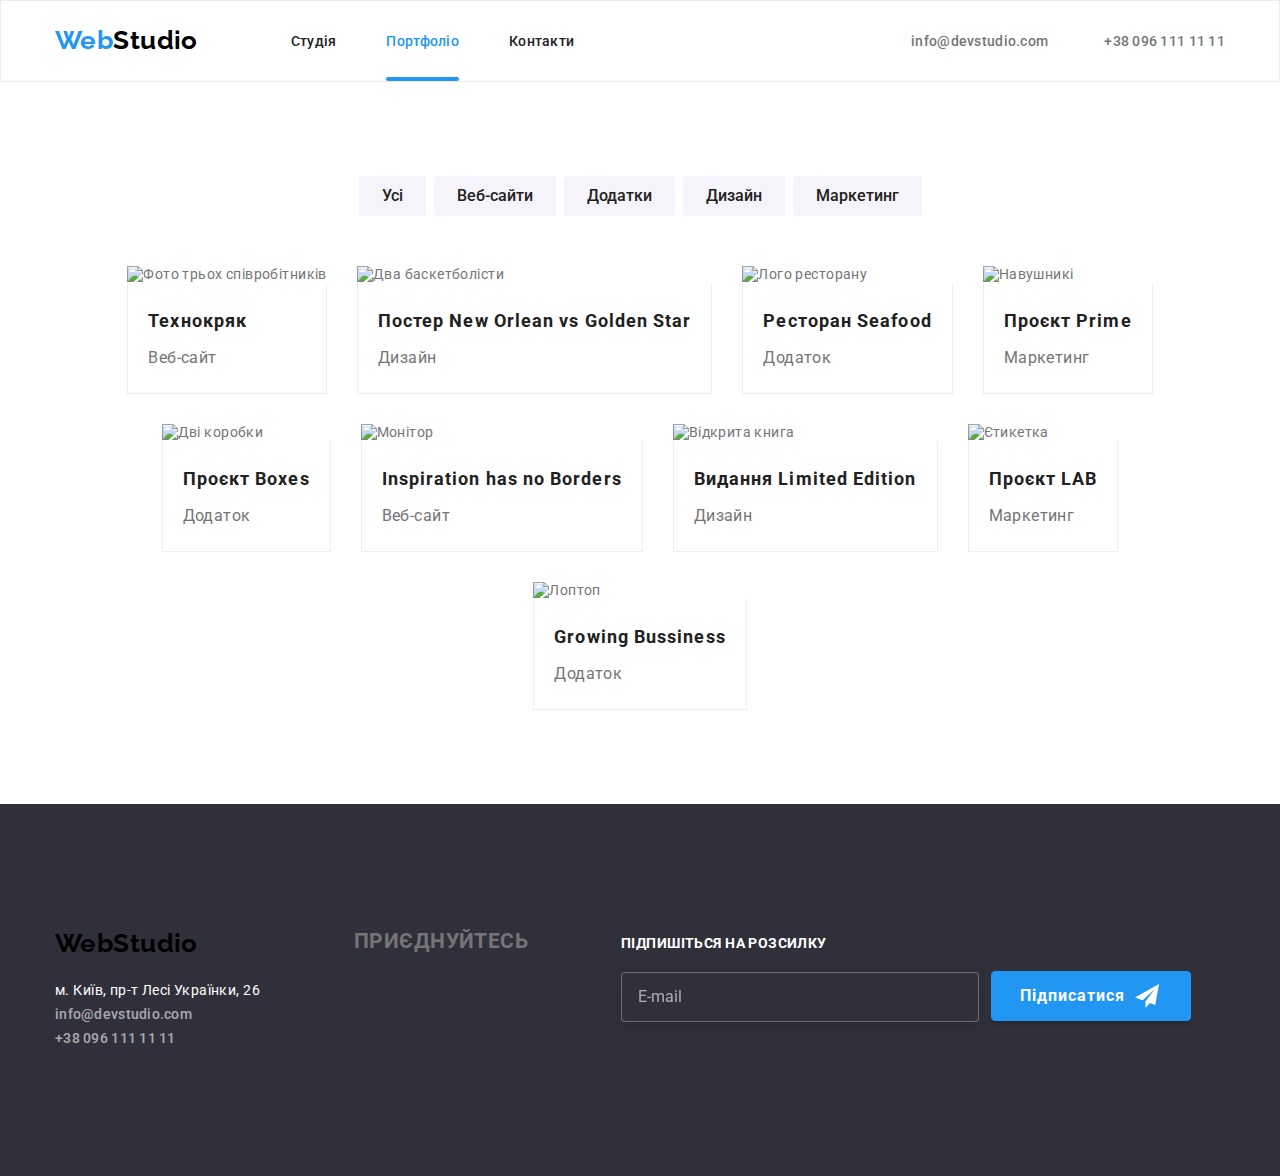
==== portfolio.html @ 79221341 "fix current" ====
<!DOCTYPE html>
<html lang="uk">
	<head>
		<meta charset="UTF-8" />
		<meta http-equiv="X-UA-Compatible" content="IE=edge" />
		<meta name="viewport" content="width=device-width, initial-scale=1.0" />
		<link rel="preconnect" href="https://fonts.googleapis.com" />
		<link rel="preconnect" href="https://fonts.gstatic.com" crossorigin />
		<link
			href="https://fonts.googleapis.com/css2?family=Raleway:wght@700&family=Roboto:wght@400;700;900&display=swap"
			rel="stylesheet"
		/>
		<link
			rel="stylesheet"
			href="https://cdnjs.cloudflare.com/ajax/libs/modern-normalize/1.1.0/modern-normalize.min.css"
		/>
		<link rel="stylesheet" href="./css/style.css" />
		<link rel="stylesheet" href="./css/main.min.css">
		<title>Portfolio</title>
	</head>
	<body>
		<header class="header">
			<div class="nav container">
				<a href="./index.html" class="logo link"><span class="logo--color-blue">Web</span>Studio</a>
				<nav>
					<ul class="site-nav list">
						<li class="site-nav__item"><a class="site-nav__link link" href="./index.html">Студія</a></li>
						<li class="site-nav__item"><a class="site-nav__link link current" href="./portfolio.html">Портфоліо</a></li>
						<li class="site-nav__item"><a class="site-nav__link link" href="">Контакти</a></li>
					</ul>
				</nav>
				<!-- address -->
				<ul class="auth-nav list">
					<li class="auth-nav__item">
						<a class="auth-nav__link link" href="mailto:info@devstudio.com">
							<svg class="auth-nav__icon auth-nav__icon--envelope" width="16" height="12">
								<use href="./img/sprite.svg#icon-envelope"></use>
							</svg>
							info@devstudio.com</a
						>
					</li>
					<li class="auth-nav__item">
						<a class="auth-nav__link link" href="tel:+380961111111">
							<svg class="auth-nav__icon auth-nav__icon--smartphone" width="10" height="16">
								<use href="./img/sprite.svg#icon-smartphone"></use>
							</svg>
							+38 096 111 11 11</a
						>
					</li>
				</ul>
			</div>
		</header>
		<main>
			<!-- filters -->
			<section class="partfolio section">
				<!-- приховати заголовок -->
				<div class="container">
					<h1 class="filter-title">Зразки робіт</h1>
					<ul class="filter-list list">
						<li class="filter-item-button"><button class="filter-button" type="button">Усі</button></li>
						<li class="filter-item-button"><button class="filter-button" type="button">Веб-сайти</button></li>
						<li class="filter-item-button"><button class="filter-button" type="button">Додатки</button></li>
						<li class="filter-item-button"><button class="filter-button" type="button">Дизайн</button></li>
						<li class="filter-item-button"><button class="filter-button" type="button">Маркетинг</button></li>
					</ul>
					<ul class="partfolio-list list">
						<li class="partfolio-item">
							<div class="partfolio-foto-ower">
								<img class="partfolio-foto" src="./img/portf1.jpg" alt="Фото трьох співробітників" width="370" />
								<p class="partfolio-item-ower">
									Ресурс пропонує комплексні пропозиції з різним рівнем функціоналу та сервісів. Все це дозволить
									відвідувачу отримати вичерпні відомості про компанію чи приватну особу.
								</p>
							</div>
							<div class="partfolio-single">
								<h2 class="partfolio-title">Технокряк</h2>
								<p class="partfolio-name">Веб-сайт</p>
							</div>
						</li>
						<li class="partfolio-item">
							<div class="partfolio-foto-ower">
								<img class="partfolio-foto" src="./img/portf2.jpg" alt="Два баскетболісти" width="370" />
								<p class="partfolio-item-ower">
									Ресурс пропонує комплексні пропозиції з різним рівнем функціоналу та сервісів. Все це дозволить
									відвідувачу отримати вичерпні відомості про компанію чи приватну особу.
								</p>
							</div>
							<div class="partfolio-single">
								<h2 class="partfolio-title">Постер <span lang="en">New Orlean vs Golden Star</span></h2>
								<p class="partfolio-name">Дизайн</p>
							</div>
						</li>
						<li class="partfolio-item">
							<div class="partfolio-foto-ower">
								<img class="partfolio-foto" src="./img/portf3.jpg" alt="Лого ресторану" width="370" />
								<p class="partfolio-item-ower">
									Ресурс пропонує комплексні пропозиції з різним рівнем функціоналу та сервісів. Все це дозволить
									відвідувачу отримати вичерпні відомості про компанію чи приватну особу.
								</p>
							</div>
							<div class="partfolio-single">
								<h2 class="partfolio-title">Ресторан <span lang="en">Seafood</span></h2>
								<p class="partfolio-name">Додаток</p>
							</div>
						</li>
						<li class="partfolio-item">
							<div class="partfolio-foto-ower">
								<img class="partfolio-foto" src="./img/portf4.jpg" alt="Навушникі" width="370" />
								<p class="partfolio-item-ower">
									Ресурс пропонує комплексні пропозиції з різним рівнем функціоналу та сервісів. Все це дозволить
									відвідувачу отримати вичерпні відомості про компанію чи приватну особу.
								</p>
							</div>
							<div class="partfolio-single">
								<h2 class="partfolio-title">Проєкт <span lang="en">Prime</span></h2>
								<p class="partfolio-name">Маркетинг</p>
							</div>
						</li>
						<li class="partfolio-item">
							<div class="partfolio-foto-ower">
								<img class="partfolio-foto" src="./img/portf5.jpg" alt="Дві коробки" width="370" />
								<p class="partfolio-item-ower">
									Ресурс пропонує комплексні пропозиції з різним рівнем функціоналу та сервісів. Все це дозволить
									відвідувачу отримати вичерпні відомості про компанію чи приватну особу.
								</p>
							</div>
							<div class="partfolio-single">
								<h2 class="partfolio-title">Проєкт <span lang="en">Boxes</span></h2>
								<p class="partfolio-name">Додаток</p>
							</div>
						</li>
						<li class="partfolio-item">
							<div class="partfolio-foto-ower">
								<img class="partfolio-foto" src="./img/portf6.jpg" alt="Монітор" width="370" />
								<p class="partfolio-item-ower">
									Ресурс пропонує комплексні пропозиції з різним рівнем функціоналу та сервісів. Все це дозволить
									відвідувачу отримати вичерпні відомості про компанію чи приватну особу.
								</p>
							</div>
							<div class="partfolio-single">
								<h2 class="partfolio-title" lang="en">Inspiration has no Borders</h2>
								<p class="partfolio-name">Веб-сайт</p>
							</div>
						</li>
						<li class="partfolio-item">
							<div class="partfolio-foto-ower">
								<img class="partfolio-foto" src="./img/portf7.jpg" alt="Відкрита книга" width="370" />
								<p class="partfolio-item-ower">
									Ресурс пропонує комплексні пропозиції з різним рівнем функціоналу та сервісів. Все це дозволить
									відвідувачу отримати вичерпні відомості про компанію чи приватну особу.
								</p>
							</div>
							<div class="partfolio-single">
								<h2 class="partfolio-title">Видання <span lang="en">Limited Edition</span></h2>
								<p class="partfolio-name">Дизайн</p>
							</div>
						</li>
						<li class="partfolio-item">
							<div class="partfolio-foto-ower">
								<img class="partfolio-foto" src="./img/portf8.jpg" alt="Єтикетка" width="370" />
								<p class="partfolio-item-ower">
									Ресурс пропонує комплексні пропозиції з різним рівнем функціоналу та сервісів. Все це дозволить
									відвідувачу отримати вичерпні відомості про компанію чи приватну особу.
								</p>
							</div>
							<div class="partfolio-single">
								<h2 class="partfolio-title">Проєкт <span lang="en">LAB</span></h2>
								<p class="partfolio-name">Маркетинг</p>
							</div>
						</li>
						<li class="partfolio-item">
							<div class="partfolio-foto-ower">
								<img class="partfolio-foto" src="./img/portf9.jpg" alt="Лоптоп" width="370" />
								<p class="partfolio-item-ower">
									Ресурс пропонує комплексні пропозиції з різним рівнем функціоналу та сервісів. Все це дозволить
									відвідувачу отримати вичерпні відомості про компанію чи приватну особу.
								</p>
							</div>
							<div class="partfolio-single">
								<h2 class="partfolio-title" lang="en">Growing Bussiness</h2>
								<p class="partfolio-name">Додаток</p>
							</div>
						</li>
					</ul>
				</div>
			</section>
		</main>
		<footer class="footer">
			<div class="footer-main container">
				<div class="footer-address">
					<a class="logo link" href="./index.html"
						><span class="logo-color-blue">Web</span><span class="logo-color-white">Studio</span></a
					>
					<address>
						<ul class="address-list list">
							<li class="address-name">м. Київ, пр-т Лесі Українки, 26</li>
							<li><a class="address-down link" href="mailto:info@devstudio.com">info@devstudio.com</a></li>
							<li><a class="address-down link" href="tel:+380961111111">+38 096 111 11 11</a></li>
						</ul>
					</address>
				</div>
				<div class="join">
					<h2 class="join-title">ПРИЄДНУЙТЕСЬ</h2>
					<ul class="join-social-list list">
						<li class="join-social-item">
							<a class="join-social-link" href="">
								<svg class="join-social-icon" width="20" height="20">
									<use href="./img/sprite.svg#icon-instagram"></use>
								</svg>
							</a>
						</li>
						<li class="join-social-item">
							<a class="join-social-link" href="">
								<svg class="join-social-icon" width="20" height="20">
									<use href="./img/sprite.svg#icon-twitter"></use>
								</svg>
							</a>
						</li>
						<li class="join-social-item">
							<a class="join-social-link" href="">
								<svg class="join-social-icon" width="20" height="20">
									<use href="./img/sprite.svg#icon-facebook"></use>
								</svg>
							</a>
						</li>
						<li class="join-social-item">
							<a class="join-social-link" href="">
								<svg class="join-social-icon" width="20" height="20">
									<use href="./img/sprite.svg#icon-linkedin"></use>
								</svg>
							</a>
						</li>
					</ul>
				</div>
				<form class="footer-form">
					<label class="footer-form-label">Підпишіться на розсилку
						<input type="email" name="mail" class="footer-form-input" required  placeholder="E-mail">
					</label>
						<button type="submit" class="footer-form-btn">Підписатися</button>
				</form>
			</div>
		</footer>
		<div class="main-backdrop is-hidden" data-modal>
			<div class="main-modal">
				<button type="button" class="modal-close-btn" data-modal-close>
					<svg class="modal-close-icon" width="18" height="18">
						<use href="./img/sprite.svg#close-x" ></use>
					</svg>
				</button>
				<form class="contact-form">
					<p class="form-title">Залиште свої дані, ми вам передзвонимо</p>
					<label class="contact-form-field">
						<input type="text" class="contact-form-input" name="user-name" required placeholder=" ">
						<span class="contact-form-text">Ім'я</span>
						<svg class="contact-form-icon" width="18" height="18">
							<use href="./img/sprite.svg#icon-person-black" ></use>
						</svg>
					</label>
					<label class="contact-form-field">
						<input type="tel" class="contact-form-input" name="user-phone" required placeholder=" ">
						<span class="contact-form-text">Телефон</span>
						<svg class="contact-form-icon" width="18" height="18">
							<use href="./img/sprite.svg#icon-phone-black" ></use>
						</svg>
					</label>
					<label class="contact-form-field">
						<input type="email" class="contact-form-input" name="user-mail" required placeholder=" ">
						<span class="contact-form-text">Пошта</span>
						<svg class="contact-form-icon" width="18" height="18">
							<use href="./img/sprite.svg#icon-email-black" ></use>
						</svg>
					</label>
					<label class="contact-form-field">
						<textarea name="user-messege" placeholder="Введіть текст"  class="contact-form-messege"></textarea>
						<span class="contact-form-textarea">Коментар</span>
					</label>
						<label  class="contact-form-label">
						<input type="checkbox" name="police"  required class="contact-form-checkbox">
						<span class="checkbox-ikon"></span>
						Погоджуюся з розсилкою та приймаю <a href="" class="contact-form-contract">Умови договору</a>
					</label>
					<button type="submit" class="contact-form-submit-btn">Відправити</button>
				</form>
			</div>
		</div>
		<script src="./js/modal.js"></script>
	</body>
</html>
---- css/style.css ----
/* main color text #757575;*/
/* second color text#212121;*/
/* main color background  */
/* second color background */
/* accent color #2196F3;*/
/* footer color bacrground #2F303A; */
/* white #FFFFFF;  */
/* :root {
	--primary-text-color: #757575;
	--title-text-color: #212121;
	--accent-color: #2196f3;
	--primary-white-color: #ffffff;
	--primary-black-color: #000000;
	--fist-color-bcg-button: #f5f4fa;
	--footer-color: #2f303a;
	--border-color: #ececec;
	--border-second-color: #eeeeee;
	--hero-color: #c4c4c4;
	--icon-color: #afb1b8;
	--second-color-bcg-button: #188CE8;
} */

/* html {
	box-sizing: border-box;
}

body {
	background-color: var(--primary-white-color);
	color: var(--primary-text-color);
	font-family: Roboto, sans-serif;

	font-weight: 400;
	font-size: 14px;
	line-height: 1.2;
	letter-spacing: 0.03em;
} */

/* header {
	background-color: var(--primary-white-color);
} */

/* .container {
	width: 1200px;
	padding-left: 15px;
	padding-right: 15px;
	margin-left: auto;
	margin-right: auto;
}

address {
	font-style: normal;
}

h1,
h2,
h3,
h4,
h5,
h6,
p {
	margin-top: 0;
	margin-bottom: 0;
}

ul,
ol {
	margin-top: 0;
	margin-bottom: 0;
	padding-left: 0;
}
/* изменить в п Особливості line-height: 1.2; нам 1,7 */

/* .list, */
/* .list {
	list-style: none;
}

.link {
	text-decoration: none;
}

img {
	display: block;
	width: 100%;
	height: 100%;
}

.section {
	padding-top: 94px;
	padding-bottom: 94px;
}  */

/* logo */

/* .logo {
	color: var(--primary-black-color);
	font-family: Raleway, sans-serif;
	font-weight: 700;
	font-size: 26px;

	transition: color 250ms cubic-bezier(0.4, 0, 0.2, 1);
}

.logo--color-blue {
	color: var(--accent-color);
}

.logo--color-white {
	color: var(--primary-white-color);
	transition: color 250ms cubic-bezier(0.4, 0, 0.2, 1);
}


.logo:hover,
.logo:focus, 
.logo--color-white:hover,
.logo--color-white:focus {
	color: var(--accent-color);
} */


/* Site nav */
/* .site-nav__link,
.auth-nav__link, */
.address-down {
	color: var(--title-text-color);
	font-weight: 500;
	font-size: 14px;
	line-height: 1.15;
	letter-spacing: 0.02em;
}

/* .auth-nav__link {
	color: var(--primary-text-color);
} */

/* ----Header---- */

/* .header {
	border: 1px solid var(--border-color);
}
.nav {
	display: flex;
	align-items: center;
}

.site-nav {
	display: flex;
	margin-left: 93px;
}

.site-nav__item:not(:last-child) {
	margin-right: 50px;
}

.auth-nav {
	display: flex;
	margin-left: auto;
} */

/* .auth-nav-item { */
	/* display:flex; */
	/* width: 161px; */
	/* min-height: 16px; */
	/* justify-content:center; */
	/* align-items: center; */
/* } */

/* .auth-nav__item:not(:last-child) {
	margin-right: 30px;
}

.auth-nav__link{
	display: flex;
	color: var(--primary-text-color);
}

.auth-nav__icon--smartphone {
	fill: var(--primary-text-color);
	width: 16px;
	height: 12px;
	margin-right: 10px;
}

.auth-nav__icon--envelope {
	fill: var(--primary-text-color);
	width: 10px;
	height: 16px;
	margin-right: 10px;
}

.site-nav__link,
.auth-nav__link {
	padding-top: 32px;
	padding-bottom: 32px;

	transition: color 250ms cubic-bezier(0.4, 0, 0.2, 1);
} */

/* .site-nav__link:hover,
.site-nav__link:focus,
.auth-nav__link:hover,
.auth-nav__link:focus, */
.address-down:hover,
.address-down:focus,
.address-name:hover{ 
	color: var(--accent-color);
	fill: var(--accent-color);
}

/* .auth-nav__icon {
	transition: fill 250ms cubic-bezier(0.4, 0, 0.2, 1);
}

.site-nav__link {
position: relative;
} */

/* .current::after {
	position: absolute;
	content:"" ;
	display: inline-block;
	width: 100%;
	height: 4px;
	left: 0;
	bottom: 0;
	border-radius: 2px;
	background-color: var(--accent-color);

} */

/* Студія */

/* Main */
/* Шапка */

.hero {
	max-width: 1600px;
	height: 600px;
	margin-left: auto;
	margin-right: auto;
	background-image: linear-gradient(rgba(47, 48, 58, 0.4), rgba(47, 48, 58, 0.4)), url(../img/hero-fon.jpg);
	background-repeat: no-repeat;
	background-size: cover;
	background-position: center;
	padding-top: 200px;
	padding-bottom: 200px;
	text-align: center;
	background-color: var(--hero-color);
}

.hero-title {
	width: 696px;
	margin-left: auto;
	margin-right: auto;
	margin-bottom: 30px;
	color: var(--primary-white-color);
	font-weight: 900;
	font-size: 44px;
	line-height: 1.36;
	letter-spacing: 0.06em;
	text-transform: uppercase;
}

.hero-button {
	display: inline-block;
	align-items: center;
	min-width: 216px;
	padding: 10px 20px;

	color: var(--primary-white-color);
	background-color: var(--accent-color);
	font-family: inherit;
	font-weight: 700;
	font-size: 16px;
	line-height: 1.88;
	box-shadow: 0px 4px 4px rgba(0, 0, 0, 0.15);
	border-radius: 4px;
	letter-spacing: 0.06em;

	transition: background-color 250ms cubic-bezier(0.4, 0, 0.2, 1), color 250ms cubic-bezier(0.4, 0, 0.2, 1);
}

.hero-button:hover,
.hero-button:focus {
	color: var(--primary-black-color);
	background-color: var(--primary-text-color);
}

/* Особливості */
.feature {
	display: flex;
}

.feature-list {
	display: flex;
	gap: 30px;
	/* justify-content: space-between; */
}

.feature-main {
}

.feature-icon-bcg {
	display: flex;
	width: 270px;
	height: 120px;
	justify-content: center;
	align-items: center;
	margin-left: auto;
	margin-right: auto;
	padding: 25px 100px;
	margin-bottom: 30px;
	background-color: var(--fist-color-bcg-button);
	border-radius: 4px;
}

.feature-icon {
	/* display: flex; */
	/* padding: 25px 50px;
	margin-bottom: 30px;
	background-color: var(--fist-color-bcg-button);
	border-radius: 4px; */
}

.feature-title,
.filter-title {
	visibility: hidden;
	pointer-events: none;
	position: absolute;
}

.feature-name {
	margin-bottom: 10px;
	color: var(--title-text-color);
	font-weight: 700;
	line-height: 1.15;
	text-transform: uppercase;
}

.feature-text {
	line-height: 1.7;
}

/* Чим ми займаємося */
.work {
	display: flex;
	justify-content: space-between;
	/* background-color: pink; */
}

.work-title {
	margin-bottom: 50px;
}

.work-title,
.team-title,
.clients-title {
	color: var(--title-text-color);
	font-weight: 700;
	font-size: 36px;
	line-height: 1.16;
	text-align: center;
}

.work-foto {
}

/* Наша команда */

.team {
	background-color: var(--fist-color-bcg-button);
}

.team-main {
	padding-top: 30px;
	padding-left: 32px;
	padding-right: 32px;
}

.team-list {
	display: flex;
	justify-content: space-between;
}

.team-card {
	display: flex;
	padding-bottom: 30px;
	align-items: center;
	flex-direction: column;
	background-color: var(--primary-white-color);
}

.team-title {
	margin-bottom: 50px;
}

.team-img {
}

.team-name {
	margin-top: 30px;
	margin-bottom: 10px;
	color: var(--title-text-color);
	font-weight: 500;
	font-size: 16px;
}

.team-work {
	margin-bottom: 16px;
	color: var(--primary-text-color);
	font-size: 16px;
}

.team-social-list {
	display: flex;
	justify-content: space-between;
}

.team-social-link {
	display: flex;
	justify-content: center;
	align-items: center;
	width: 44px;
	height: 44px;
	background-color: var(--primary-white-color);
	border-radius: 50%;

	transition: background-color 250ms cubic-bezier(0.4, 0, 0.2, 1), fill 250ms cubic-bezier(0.4, 0, 0.2, 1);
}

.team-social-link:hover,
.team-social-link:focus {
	background-color: var(--accent-color);
}

.team-social-link:hover .team-social-icon,
.team-social-link:focus .team-social-icon {
	fill: var(--primary-white-color);
}

.team-social-icon {
	fill: var(--icon-color);
}


/* ====Clients=== */

.clients-title {
	margin-bottom: 50px;
}

.clients-list {
	display: flex;
	justify-content: space-between;
	/* align-items: center; */
}

.clients-item {
	/* display: flex; */
}

.clients-link {
	display: flex;
	justify-content: center;
	align-items: center;
	width: 170px;
	height: 92px;
	border: 1px solid var(--icon-color);
	border-radius: 4px;

	transition: border-color 250ms cubic-bezier(0.4, 0, 0.2, 1), fill 250ms cubic-bezier(0.4, 0, 0.2, 1);
}

.clients-icon {
	fill: var(--icon-color);
}

.clients-link:hover,
.clients-link:focus {
	border-color: var(--accent-color);
}

.clients-link:hover .clients-icon,
.clients-link:focus .clients-icon {
	fill: var(--accent-color);
}

/* footer */

.footer {
	padding-top: 60px;
	padding-bottom: 60px;
	background-color: var(--footer-color);
}

.footer-main {
	display: flex;
	justify-content: flex-start;
	align-items: center;
}

.footer-address {
	margin-right: 94px;
}

.address-name-down {
	margin-top: 9px;
}

.address-down {
	color: rgba(255, 255, 255, 0.6);
	line-height: 1.71;
	transition: color 250ms cubic-bezier(0.4, 0, 0.2, 1);
}

.address-item:not(:last-child) {
	margin-bottom: 9px;
}

.address-name {
	margin-top: 20px;
	
	color: var(--primary-white-color);
	line-height: 1.71;
	transition: color 250ms cubic-bezier(0.4, 0, 0.2, 1);
}



/* Партфоліо */

/* main */
.filter-title {
}

.filter-list {
	display: flex;
	justify-content: center;
	margin-bottom: 50px;
}

.filter-item-button:not(:last-child) {
	margin-right: 8px;
}

.filter-button {
	padding: 6px 22px ;
	color: var(--title-text-color);
	background-color: var(--fist-color-bcg-button);

	font-family: inherit;
	font-weight: 500;
	font-size: 16px;
	line-height: 1.62;
	border-radius: 4px;
	border: 1px solid var(--fist-color-bcg-button);

	transition: background-color 250ms cubic-bezier(0.4, 0, 0.2, 1), color 250ms cubic-bezier(0.4, 0, 0.2, 1), box-shadow 250ms cubic-bezier(0.4, 0, 0.2, 1);
}
.filter-button:hover,
.filter-button:focus {
	color: var(--primary-white-color);
	background-color: var(--accent-color);
	box-shadow: 0px 3px 1px rgba(0, 0, 0, 0.1), 0px 1px 2px rgba(0, 0, 0, 0.08), 0px 2px 2px rgba(0, 0, 0, 0.12);

}

/* Partfolio */

.partfolio-list {
	display: flex;
	flex-wrap: wrap;
	gap: 30px;
	justify-content: center;
}
.partfolio-foto {
	/* margin-bottom: 20px; */
}

.partfolio-item {
	/* flex-basis: calc((100%-9*30px)/9); */
	display: flex;
	flex-direction: column;
	transition: box-shadow 250ms cubic-bezier(0.4, 0, 0.2, 1);
}

.partfolio-single {
	padding: 20px;
	border-right: 1px solid var(--border-second-color);
	border-bottom: 1px solid var(--border-second-color);
	border-left: 1px solid var(--border-second-color);
}

.partfolio-title {
	margin-bottom: 4px;
	color: var(--title-text-color);
	font-weight: 700;
	font-size: 18px;
	line-height: 2;
	letter-spacing: 0.06em;
}
.partfolio-name {
	color: var(--primary-text-color);
	font-size: 16px;
	line-height: 1.88;
}

.partfolio-item:hover,
.partfolio-item:focus {
	box-shadow: 0px 1px 1px rgba(0, 0, 0, 0.12), 0px 4px 4px rgba(0, 0, 0, 0.06), 1px 4px 6px rgba(0, 0, 0, 0.16);
}

.partfolio-foto-ower {
	position: relative;
	overflow: hidden;
}

.partfolio-item-ower {
	display: block;
	position: absolute;
	top: 0;
	left: 0;
	width: 370px;
	height: 294px;

	font-size: 18px;
	line-height: 1, 56;
	letter-spacing: 0.03em;
	padding: 63px 24px;

	color: var(--primary-white-color);
	background-color: var(--accent-color);

	opacity: 0;
	transform: translateY(100%);
	transition: transform 500ms cubic-bezier(0.4, 0, 0.2, 1);
}

.partfolio-item:hover .partfolio-item-ower,
.partfolio-item:focus .partfolio-item-ower {
	opacity: 1;
	transform: translateY(0);
}

/* ===== Footer form ===== */

.footer-form {
	display: flex;
	align-items: center;
	margin-left: 93px;
	margin-bottom: 94px;
	margin-top: 72px;
}

.footer-form-label {
	display: block;
	

	font-weight: 700;
	font-size: 14px;
	line-height: 1.14;
	letter-spacing: 0.03em;
	text-transform: uppercase;
	color: var(--primary-white-color);

	cursor: pointer;
}

.footer-form-input {
	display: block;
	margin-top: 20px;
	margin-right: 12px;
	min-width: 358px;
	height: 50px;
	padding-left: 16px;
	border: 1px solid rgba(255, 255, 255, 0.3);
	border-radius: 4px;
	filter: drop-shadow(0px 4px 4px rgba(0, 0, 0, 0.15));
	background-color: var(--footer-color);
	color: rgba(255, 255, 255, 0.6);

	cursor: pointer;
}

.footer-form-input::placeholder {
	font-weight: 400;
	font-size: 16px;
	line-height: 1.25;
	color: rgba(255, 255, 255, 0.6);

}

.footer-form-input:focus {
	outline: none;
	border-color: var(--accent-color);
	/* background-color: var(--footer-color); */
}

.footer-form-btn {
	display: inline-flex;
	align-items: center;
	min-width: 200px;
	height: 50px;
	padding: 10px 28px;
	margin-top: 35px;
	margin-right: auto;
	margin-left: auto;

	color: var(--primary-white-color);
	background-color: var(--accent-color);
	border-color: var(--accent-color);

	font-weight: 700;
	font-size: 16px;
	line-height: 1.88;
	letter-spacing: 0.06em;
	font-family: inherit;
	text-decoration: none;
  text-align: center;

	box-shadow: 0px 4px 4px rgba(0, 0, 0, 0.15);
	border-radius: 4px;
	border: 1px solid var(--accent-color);
	cursor: pointer;

	transition: box-shadow 500ms cubic-bezier(0.4, 0, 0.2, 1);
}

.footer-form-btn::after {
	content: "";
	width: 24px;
	height: 24px;
	margin-left: 10px;
	background-image: url(../img/icon-send.svg);
	background-size: contain;
	background-origin: border-box;
	
}

.footer-form-btn:hover,
.footer-form-btn:focus {
	box-shadow: 0px 3px 1px rgba(0, 0, 0, 0.1), 0px 1px 2px rgba(0, 0, 0, 0.08), 0px 2px 2px rgba(0, 0, 0, 0.12);
}


/* =====Modol====== */

.main-backdrop {
	position: fixed;
	top: 0;
	left: 0;
	width: 100vw;
	height: 100vh;
	background-color: rgba(0, 0, 0, 0.2);
	opacity: 1;
	transition: opacity 2500ms cubic-bezier(0.4, 0, 0.2, 1);
}

.main-backdrop.is-hidden {
	opacity: 0;
	pointer-events: none;

}

.main-modal {
	position: absolute;
	top: 50%;
	left: 50%;
	transform: translate(-50%, -50%) scale(1);
	opacity: 1;
	transition: transform 250ms cubic-bezier(0.4, 0, 0.2, 1),opacity 250ms cubic-bezier(0.4, 0, 0.2, 1);

	width: 528px;
	height: 581px;
	padding: 40px;
	
	background-color: var(--primary-white-color);
}

.main-backdrop.is-hidden .main-modal {

	transform: translate(-50%, -50%) scale(1.1);
	opacity: 0;
}

.modal-close-btn {
	position: absolute;
	top: 8px;
	right: 8px;

	display: flex;
	justify-content: center;
	align-items: center;

	width: 30px;
	height: 30px;
	border-radius: 50%;
	border: 1px solid rgba(0, 0, 0, 0.1);
	border-color: transparent;
	padding: 0;
	cursor: pointer;

	transition: fill 250ms cubic-bezier(0.4, 0, 0.2, 1)

}

.modal-close-btn:hover {
	fill: var(--accent-color);
}


/* === Form ==== */


.contact-form-field {
	display: block;
	position: relative;
	
	cursor: pointer;
}

.contact-form-field:not(:last-child) {
	margin-bottom: 28px;
}


.form-title {
	margin-bottom: 12px;
	font-weight: 700;
	font-size: 20px;
	line-height: 1.15;
	text-align: center;
	letter-spacing: 0.03em;
	color: var(--primary-black-color);

	cursor: pointer;
}

.contact-form-input {
	width: 100%;
	height: 40px;
	border: 1px solid rgba(33, 33, 33, 0.2);
	border-radius: 4px;
	margin-top: 4px;
	padding-left: 42px;
	cursor: pointer;
}



.contact-form-icon {
	position: absolute;
	bottom: 50%;
	left: 12px;

	display: inline-block;

	transform: translateY(50%);

	transition: fill 550ms cubic-bezier(0.4, 0, 0.2, 1);
}

.contact-form-text {
	position: absolute;
	bottom: 50%;
	left: 40px;

	transform: translateY(50%);

	transition: transform 550ms cubic-bezier(0.4, 0, 0.2, 1);
}

.contact-form-input:focus + .contact-form-text, 
.contact-form-input:not(:placeholder-shown) +.contact-form-text {
    transform: translate(-40px, -18px)
}

.contact-form-field:focus-within > .contact-form-icon, 
.contact-form-field:focus-within > .contact-form-text,
.contact-form-field:focus-within > .contact-form-textarea {
	fill: var(--accent-color);
	color: var(--accent-color);
}

.contact-form-input:focus {
	outline: none;
	border-color: var(--accent-color);
}

.contact-form-messege {
	position: relative;

	width: 100%;
	height: 120px;
	resize: none;
	margin-top: 4px;
	padding: 12px 16px;


	border: 1px solid rgba(33, 33, 33, 0.2);
	border-radius: 4px;
	margin-top: 4px;

	cursor: pointer;
}

.contact-form-textarea {
	position: absolute;
	bottom: 50%;
	left: 40px;

	transform: translateY(50%);

	transition: transform 550ms cubic-bezier(0.4, 0, 0.2, 1);
}

.contact-form-messege:focus {
	outline: none;
	border-color: var(--accent-color);	
}

.contact-form-messege:focus + .contact-form-textarea, 
.contact-form-messege:not(:placeholder-shown) +.contact-form-textarea {
    transform: translate(-40px, -60px)
}

.contact-form-messege::placeholder {
	font-weight: 400;
	font-size: 12px;
	line-height: 1.17;
	letter-spacing: 0.01em;

	color: rgba(117, 117, 117, 0.5);
}


.contact-form-label {
	display: flex;
	align-items: center;
	/* margin-bottom: 20px; */

	font-size: 14px;
	line-height: 1.71;

	cursor: pointer;
}

.contact-form-checkbox {
	appearance: none;

	/* position: absolute; */
}

.checkbox-ikon {
	display: inline-block;
	width: 16px;
	height: 15px;
	margin-right: 9px;

	border: 2px solid var(--primary-black-color);
	border-radius: 2px;

	cursor: pointer;
}

.contact-form-checkbox:checked + .checkbox-ikon {
	background-color: var(--accent-color);
	border-color: var(--accent-color);
	background-image: url(../img/icon-check.svg);
	background-size: contain;
	background-origin: border-box;	
}

.contact-form-checkbox:focus + .checkbox-ikon {
	border-color: var(--accent-color);
}

.contact-form-contract {
	color: var(--accent-color);
	margin-left: 4px;
}

.contact-form-submit-btn {
	display: block;
	align-items: center;
	min-width: 200px;
	height: 50px;
	padding: 10px 52px;
	margin-top: 30px;
	margin-right: auto;
	margin-left: auto;

	color: var(--primary-white-color);
	background-color: var(--accent-color);
	border-color: var(--accent-color);

	font-weight: 700;
	font-size: 16px;
	line-height: 1.88;
	letter-spacing: 0.06em;
	font-family: inherit;
	text-decoration: none;
  text-align: center;

	box-shadow: 0px 4px 4px rgba(0, 0, 0, 0.15);
	border-radius: 4px;
	border: 1px solid;
	cursor: pointer;

	transition: background 550ms cubic-bezier(0.4, 0, 0.2, 1), box-shadow 550ms cubic-bezier(0.4, 0, 0.2, 1) ;

}

.contact-form-submit-btn:hover,
.contact-form-submit-btn:focus {
	background: var(--second-color-bcg-button);
	box-shadow: 0px 3px 1px rgba(0, 0, 0, 0.1), 0px 1px 2px rgba(0, 0, 0, 0.08), 0px 2px 2px rgba(0, 0, 0, 0.12);
}
---- css/main.min.css ----
:root{--primary-text-color: #757575;--title-text-color: #212121;--accent-color: #2196f3;--primary-white-color: #ffffff;--primary-black-color: #000000;--fist-color-bcg-button: #f5f4fa;--footer-color: #2f303a;--border-color: #ececec;--border-second-color: #eeeeee;--hero-color: #c4c4c4;--icon-color: #afb1b8;--second-color-bcg-button: #188CE8}.link.current{color:var(--accent-color)}.current::after{position:absolute;content:"";display:inline-block;width:100%;height:4px;left:0;bottom:0;border-radius:2px;background-color:var(--accent-color)}html{-webkit-box-sizing:border-box;box-sizing:border-box}body{background-color:var(--primary-white-color);color:var(--primary-text-color);font-family:Roboto,sans-serif;font-weight:400;font-size:14px;line-height:1.2;letter-spacing:.03em}address{font-style:normal}h1,h2,h3,h4,h5,h6,p{margin-top:0;margin-bottom:0}ul,ol{margin-top:0;margin-bottom:0;padding-left:0}.list{list-style:none}.link{text-decoration:none}img{display:block;width:100%;height:100%}.section{padding-top:94px;padding-bottom:94px}.container{width:1200px;padding-left:15px;padding-right:15px;margin-left:auto;margin-right:auto}.logo{color:var(--primary-black-color);font-family:Raleway,sans-serif;font-weight:700;font-size:26px;-webkit-transition:color 250ms cubic-bezier(0.4, 0, 0.2, 1);transition:color 250ms cubic-bezier(0.4, 0, 0.2, 1)}.logo--color-blue{color:var(--accent-color)}.logo--color-white{color:var(--primary-white-color);-webkit-transition:color 250ms cubic-bezier(0.4, 0, 0.2, 1);transition:color 250ms cubic-bezier(0.4, 0, 0.2, 1)}.logo:hover,.logo:focus,.logo--color-white:hover,.logo--color-white:focus{color:var(--accent-color)}header{background-color:var(--primary-white-color)}.header{border:1px solid var(--border-color)}.nav{display:-webkit-box;display:-ms-flexbox;display:flex;-webkit-box-align:center;-ms-flex-align:center;align-items:center}.site-nav{display:-webkit-box;display:-ms-flexbox;display:flex;margin-left:93px}.site-nav__link{position:relative}.site-nav__link,.auth-nav__link{color:var(--title-text-color);font-weight:500;font-size:14px;line-height:1.15;letter-spacing:.02em;padding-top:32px;padding-bottom:32px;-webkit-transition:color 250ms cubic-bezier(0.4, 0, 0.2, 1);transition:color 250ms cubic-bezier(0.4, 0, 0.2, 1)}.site-nav__item:not(:last-child){margin-right:50px}.auth-nav{display:-webkit-box;display:-ms-flexbox;display:flex;margin-left:auto}.auth-nav__link{display:-webkit-box;display:-ms-flexbox;display:flex;color:var(--primary-text-color)}.auth-nav__item:not(:last-child){margin-right:30px}.auth-nav__icon{-webkit-transition:fill 250ms cubic-bezier(0.4, 0, 0.2, 1);transition:fill 250ms cubic-bezier(0.4, 0, 0.2, 1)}.auth-nav__icon--smartphone{fill:var(--primary-text-color);width:16px;height:12px;margin-right:10px}.auth-nav__icon--envelope{fill:var(--primary-text-color);width:10px;height:16px;margin-right:10px}.site-nav__link:hover,.site-nav__link:focus,.auth-nav__link:hover,.auth-nav__link:focus,.auth-nav__link:hover .auth-nav__icon,.auth-nav__link:focus .auth-nav__icon{color:var(--accent-color);fill:var(--accent-color)}/*# sourceMappingURL=main.min.css.map */
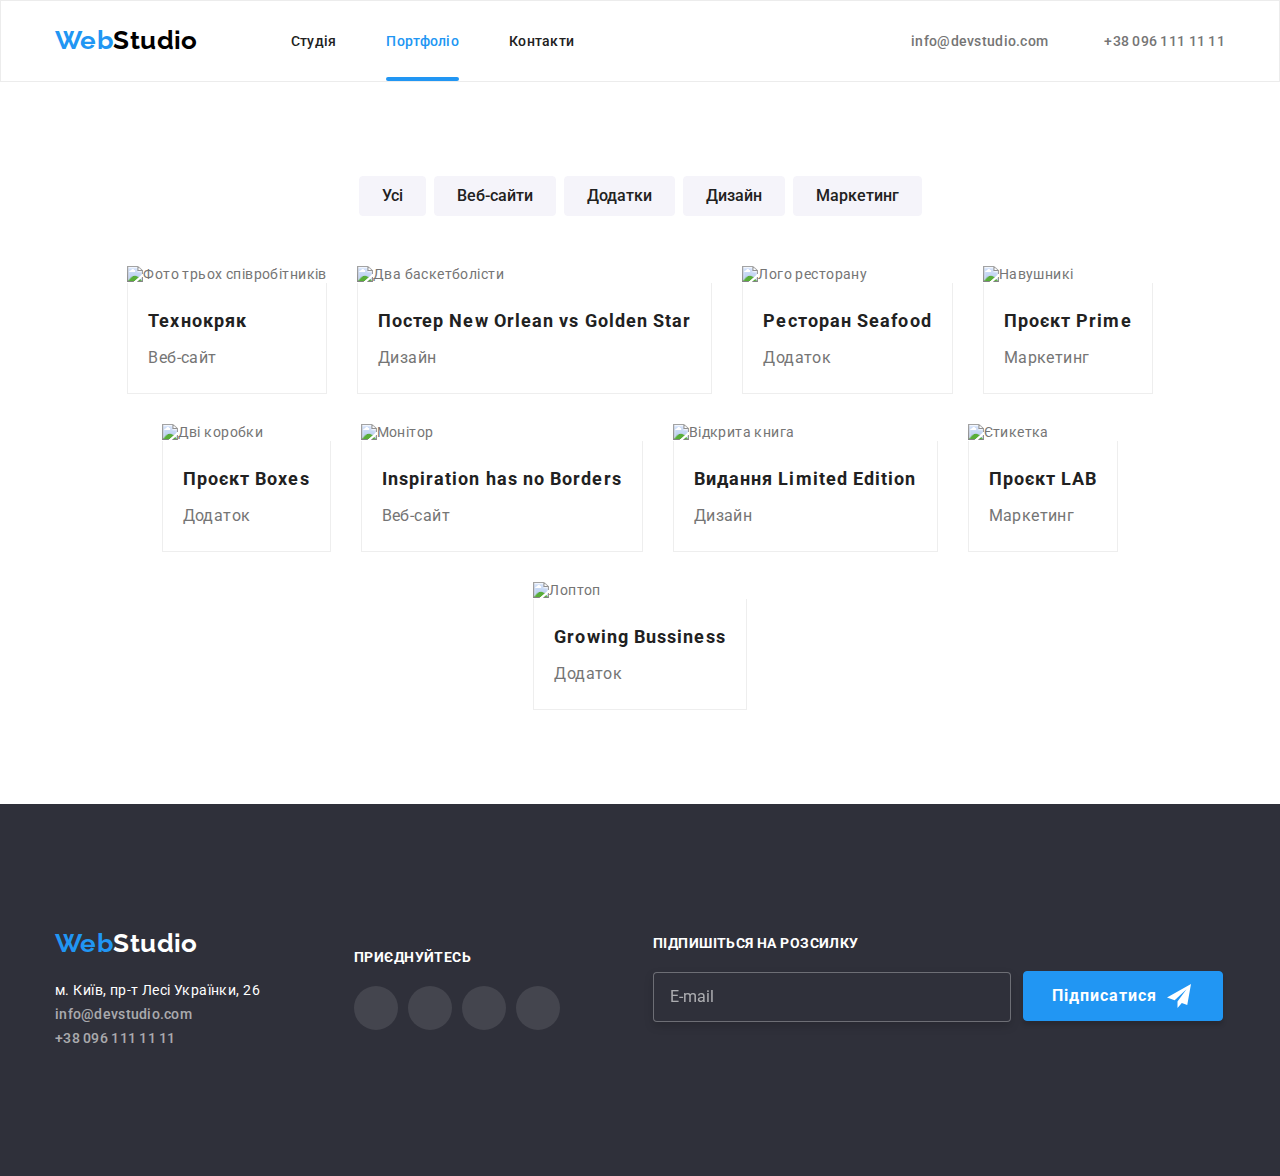
==== commit 2a9818c0: "fixing bugs in partfolio" ====
--- a/portfolio.html
+++ b/portfolio.html
@@ -14,12 +14,12 @@
 			rel="stylesheet"
 			href="https://cdnjs.cloudflare.com/ajax/libs/modern-normalize/1.1.0/modern-normalize.min.css"
 		/>
-		<link rel="stylesheet" href="./css/style.css" />
+		<!-- <link rel="stylesheet" href="./css/style.css" /> -->
 		<link rel="stylesheet" href="./css/main.min.css">
 		<title>Portfolio</title>
 	</head>
 	<body>
-		<header class="header">
+		<header class="page-header">
 			<div class="nav container">
 				<a href="./index.html" class="logo link"><span class="logo--color-blue">Web</span>Studio</a>
 				<nav>
@@ -53,132 +53,131 @@
 		<main>
 			<!-- filters -->
 			<section class="partfolio section">
-				<!-- приховати заголовок -->
 				<div class="container">
-					<h1 class="filter-title">Зразки робіт</h1>
-					<ul class="filter-list list">
-						<li class="filter-item-button"><button class="filter-button" type="button">Усі</button></li>
-						<li class="filter-item-button"><button class="filter-button" type="button">Веб-сайти</button></li>
-						<li class="filter-item-button"><button class="filter-button" type="button">Додатки</button></li>
-						<li class="filter-item-button"><button class="filter-button" type="button">Дизайн</button></li>
-						<li class="filter-item-button"><button class="filter-button" type="button">Маркетинг</button></li>
-					</ul>
-					<ul class="partfolio-list list">
-						<li class="partfolio-item">
-							<div class="partfolio-foto-ower">
-								<img class="partfolio-foto" src="./img/portf1.jpg" alt="Фото трьох співробітників" width="370" />
-								<p class="partfolio-item-ower">
-									Ресурс пропонує комплексні пропозиції з різним рівнем функціоналу та сервісів. Все це дозволить
-									відвідувачу отримати вичерпні відомості про компанію чи приватну особу.
-								</p>
-							</div>
-							<div class="partfolio-single">
-								<h2 class="partfolio-title">Технокряк</h2>
-								<p class="partfolio-name">Веб-сайт</p>
-							</div>
-						</li>
-						<li class="partfolio-item">
-							<div class="partfolio-foto-ower">
-								<img class="partfolio-foto" src="./img/portf2.jpg" alt="Два баскетболісти" width="370" />
-								<p class="partfolio-item-ower">
-									Ресурс пропонує комплексні пропозиції з різним рівнем функціоналу та сервісів. Все це дозволить
-									відвідувачу отримати вичерпні відомості про компанію чи приватну особу.
-								</p>
-							</div>
-							<div class="partfolio-single">
-								<h2 class="partfolio-title">Постер <span lang="en">New Orlean vs Golden Star</span></h2>
-								<p class="partfolio-name">Дизайн</p>
-							</div>
-						</li>
-						<li class="partfolio-item">
-							<div class="partfolio-foto-ower">
-								<img class="partfolio-foto" src="./img/portf3.jpg" alt="Лого ресторану" width="370" />
-								<p class="partfolio-item-ower">
-									Ресурс пропонує комплексні пропозиції з різним рівнем функціоналу та сервісів. Все це дозволить
-									відвідувачу отримати вичерпні відомості про компанію чи приватну особу.
-								</p>
-							</div>
-							<div class="partfolio-single">
-								<h2 class="partfolio-title">Ресторан <span lang="en">Seafood</span></h2>
-								<p class="partfolio-name">Додаток</p>
-							</div>
-						</li>
-						<li class="partfolio-item">
-							<div class="partfolio-foto-ower">
-								<img class="partfolio-foto" src="./img/portf4.jpg" alt="Навушникі" width="370" />
-								<p class="partfolio-item-ower">
-									Ресурс пропонує комплексні пропозиції з різним рівнем функціоналу та сервісів. Все це дозволить
-									відвідувачу отримати вичерпні відомості про компанію чи приватну особу.
-								</p>
-							</div>
-							<div class="partfolio-single">
-								<h2 class="partfolio-title">Проєкт <span lang="en">Prime</span></h2>
-								<p class="partfolio-name">Маркетинг</p>
-							</div>
-						</li>
-						<li class="partfolio-item">
-							<div class="partfolio-foto-ower">
-								<img class="partfolio-foto" src="./img/portf5.jpg" alt="Дві коробки" width="370" />
-								<p class="partfolio-item-ower">
-									Ресурс пропонує комплексні пропозиції з різним рівнем функціоналу та сервісів. Все це дозволить
-									відвідувачу отримати вичерпні відомості про компанію чи приватну особу.
-								</p>
-							</div>
-							<div class="partfolio-single">
-								<h2 class="partfolio-title">Проєкт <span lang="en">Boxes</span></h2>
-								<p class="partfolio-name">Додаток</p>
-							</div>
-						</li>
-						<li class="partfolio-item">
-							<div class="partfolio-foto-ower">
-								<img class="partfolio-foto" src="./img/portf6.jpg" alt="Монітор" width="370" />
-								<p class="partfolio-item-ower">
-									Ресурс пропонує комплексні пропозиції з різним рівнем функціоналу та сервісів. Все це дозволить
-									відвідувачу отримати вичерпні відомості про компанію чи приватну особу.
-								</p>
-							</div>
-							<div class="partfolio-single">
-								<h2 class="partfolio-title" lang="en">Inspiration has no Borders</h2>
-								<p class="partfolio-name">Веб-сайт</p>
-							</div>
-						</li>
-						<li class="partfolio-item">
-							<div class="partfolio-foto-ower">
-								<img class="partfolio-foto" src="./img/portf7.jpg" alt="Відкрита книга" width="370" />
-								<p class="partfolio-item-ower">
-									Ресурс пропонує комплексні пропозиції з різним рівнем функціоналу та сервісів. Все це дозволить
-									відвідувачу отримати вичерпні відомості про компанію чи приватну особу.
-								</p>
-							</div>
-							<div class="partfolio-single">
-								<h2 class="partfolio-title">Видання <span lang="en">Limited Edition</span></h2>
-								<p class="partfolio-name">Дизайн</p>
-							</div>
-						</li>
-						<li class="partfolio-item">
-							<div class="partfolio-foto-ower">
-								<img class="partfolio-foto" src="./img/portf8.jpg" alt="Єтикетка" width="370" />
-								<p class="partfolio-item-ower">
-									Ресурс пропонує комплексні пропозиції з різним рівнем функціоналу та сервісів. Все це дозволить
-									відвідувачу отримати вичерпні відомості про компанію чи приватну особу.
-								</p>
-							</div>
-							<div class="partfolio-single">
-								<h2 class="partfolio-title">Проєкт <span lang="en">LAB</span></h2>
-								<p class="partfolio-name">Маркетинг</p>
-							</div>
-						</li>
-						<li class="partfolio-item">
-							<div class="partfolio-foto-ower">
-								<img class="partfolio-foto" src="./img/portf9.jpg" alt="Лоптоп" width="370" />
-								<p class="partfolio-item-ower">
-									Ресурс пропонує комплексні пропозиції з різним рівнем функціоналу та сервісів. Все це дозволить
-									відвідувачу отримати вичерпні відомості про компанію чи приватну особу.
-								</p>
-							</div>
-							<div class="partfolio-single">
-								<h2 class="partfolio-title" lang="en">Growing Bussiness</h2>
-								<p class="partfolio-name">Додаток</p>
+					<h1 class="partfolio__title">Зразки робіт</h1>
+					<ul class="filter list">
+						<li class="filter__item"><button class="filter-button" type="button">Усі</button></li>
+						<li class="filter__item"><button class="filter-button" type="button">Веб-сайти</button></li>
+						<li class="filter__item"><button class="filter-button" type="button">Додатки</button></li>
+						<li class="filter__item"><button class="filter-button" type="button">Дизайн</button></li>
+						<li class="filter__item"><button class="filter-button" type="button">Маркетинг</button></li>
+					</ul>
+					<ul class="partfolio__list list">
+						<li class="partfolio__item">
+							<div class="partfolio__over">
+								<img class="partfolio__image" src="./img/portf1.jpg" alt="Фото трьох співробітників" width="370" />
+								<p class="partfolio__popup">
+									Ресурс пропонує комплексні пропозиції з різним рівнем функціоналу та сервісів. Все це дозволить
+									відвідувачу отримати вичерпні відомості про компанію чи приватну особу.
+								</p>
+							</div>
+							<div class="partfolio__inner">
+								<h2 class="partfolio__label">Технокряк</h2>
+								<p class="partfolio__name">Веб-сайт</p>
+							</div>
+						</li>
+						<li class="partfolio__item">
+							<div class="partfolio__over">
+								<img class="partfolio__image" src="./img/portf2.jpg" alt="Два баскетболісти" width="370" />
+								<p class="partfolio__popup">
+									Ресурс пропонує комплексні пропозиції з різним рівнем функціоналу та сервісів. Все це дозволить
+									відвідувачу отримати вичерпні відомості про компанію чи приватну особу.
+								</p>
+							</div>
+							<div class="partfolio__inner">
+								<h2 class="partfolio__label">Постер <span lang="en">New Orlean vs Golden Star</span></h2>
+								<p class="partfolio__name">Дизайн</p>
+							</div>
+						</li>
+						<li class="partfolio__item">
+							<div class="partfolio__over">
+								<img class="partfolio__image" src="./img/portf3.jpg" alt="Лого ресторану" width="370" />
+								<p class="partfolio__popup">
+									Ресурс пропонує комплексні пропозиції з різним рівнем функціоналу та сервісів. Все це дозволить
+									відвідувачу отримати вичерпні відомості про компанію чи приватну особу.
+								</p>
+							</div>
+							<div class="partfolio__inner">
+								<h2 class="partfolio__label">Ресторан <span lang="en">Seafood</span></h2>
+								<p class="partfolio__name">Додаток</p>
+							</div>
+						</li>
+						<li class="partfolio__item">
+							<div class="partfolio__over">
+								<img class="partfolio__image" src="./img/portf4.jpg" alt="Навушникі" width="370" />
+								<p class="partfolio__popup">
+									Ресурс пропонує комплексні пропозиції з різним рівнем функціоналу та сервісів. Все це дозволить
+									відвідувачу отримати вичерпні відомості про компанію чи приватну особу.
+								</p>
+							</div>
+							<div class="partfolio__inner">
+								<h2 class="partfolio__label">Проєкт <span lang="en">Prime</span></h2>
+								<p class="partfolio__name">Маркетинг</p>
+							</div>
+						</li>
+						<li class="partfolio__item">
+							<div class="partfolio__over">
+								<img class="partfolio__image" src="./img/portf5.jpg" alt="Дві коробки" width="370" />
+								<p class="partfolio__popup">
+									Ресурс пропонує комплексні пропозиції з різним рівнем функціоналу та сервісів. Все це дозволить
+									відвідувачу отримати вичерпні відомості про компанію чи приватну особу.
+								</p>
+							</div>
+							<div class="partfolio__inner">
+								<h2 class="partfolio__label">Проєкт <span lang="en">Boxes</span></h2>
+								<p class="partfolio__name">Додаток</p>
+							</div>
+						</li>
+						<li class="partfolio__item">
+							<div class="partfolio__over">
+								<img class="partfolio__image" src="./img/portf6.jpg" alt="Монітор" width="370" />
+								<p class="partfolio__popup">
+									Ресурс пропонує комплексні пропозиції з різним рівнем функціоналу та сервісів. Все це дозволить
+									відвідувачу отримати вичерпні відомості про компанію чи приватну особу.
+								</p>
+							</div>
+							<div class="partfolio__inner">
+								<h2 class="partfolio__label" lang="en">Inspiration has no Borders</h2>
+								<p class="partfolio__name">Веб-сайт</p>
+							</div>
+						</li>
+						<li class="partfolio__item">
+							<div class="partfolio__over">
+								<img class="partfolio__image" src="./img/portf7.jpg" alt="Відкрита книга" width="370" />
+								<p class="partfolio__popup">
+									Ресурс пропонує комплексні пропозиції з різним рівнем функціоналу та сервісів. Все це дозволить
+									відвідувачу отримати вичерпні відомості про компанію чи приватну особу.
+								</p>
+							</div>
+							<div class="partfolio__inner">
+								<h2 class="partfolio__label">Видання <span lang="en">Limited Edition</span></h2>
+								<p class="partfolio__name">Дизайн</p>
+							</div>
+						</li>
+						<li class="partfolio__item">
+							<div class="partfolio__over">
+								<img class="partfolio__image" src="./img/portf8.jpg" alt="Єтикетка" width="370" />
+								<p class="partfolio__popup">
+									Ресурс пропонує комплексні пропозиції з різним рівнем функціоналу та сервісів. Все це дозволить
+									відвідувачу отримати вичерпні відомості про компанію чи приватну особу.
+								</p>
+							</div>
+							<div class="partfolio__inner">
+								<h2 class="partfolio__label">Проєкт <span lang="en">LAB</span></h2>
+								<p class="partfolio__name">Маркетинг</p>
+							</div>
+						</li>
+						<li class="partfolio__item">
+							<div class="partfolio__over">
+								<img class="partfolio__image" src="./img/portf9.jpg" alt="Лоптоп" width="370" />
+								<p class="partfolio__popup">
+									Ресурс пропонує комплексні пропозиції з різним рівнем функціоналу та сервісів. Все це дозволить
+									відвідувачу отримати вичерпні відомості про компанію чи приватну особу.
+								</p>
+							</div>
+							<div class="partfolio__inner">
+								<h2 class="partfolio__label" lang="en">Growing Bussiness</h2>
+								<p class="partfolio__name">Додаток</p>
 							</div>
 						</li>
 					</ul>
@@ -186,46 +185,46 @@
 			</section>
 		</main>
 		<footer class="footer">
-			<div class="footer-main container">
+			<div class="footer-wrapper container">
 				<div class="footer-address">
 					<a class="logo link" href="./index.html"
-						><span class="logo-color-blue">Web</span><span class="logo-color-white">Studio</span></a
+						><span class="logo--color-blue">Web</span><span class="logo--color-white">Studio</span></a
 					>
 					<address>
-						<ul class="address-list list">
-							<li class="address-name">м. Київ, пр-т Лесі Українки, 26</li>
-							<li><a class="address-down link" href="mailto:info@devstudio.com">info@devstudio.com</a></li>
-							<li><a class="address-down link" href="tel:+380961111111">+38 096 111 11 11</a></li>
+						<ul class="footer-address__list list">
+							<li class="footer-address__item">м. Київ, пр-т Лесі Українки, 26</li>
+							<li class="footer-address__item"><a class="footer-address__link link" href="mailto:info@devstudio.com">info@devstudio.com</a></li>
+							<li class="footer-address__item"><a class="footer-address__link link" href="tel:+380961111111">+38 096 111 11 11</a></li>
 						</ul>
 					</address>
 				</div>
 				<div class="join">
-					<h2 class="join-title">ПРИЄДНУЙТЕСЬ</h2>
-					<ul class="join-social-list list">
-						<li class="join-social-item">
-							<a class="join-social-link" href="">
-								<svg class="join-social-icon" width="20" height="20">
+					<h2 class="join__title">ПРИЄДНУЙТЕСЬ</h2>
+					<ul class="join-social list">
+						<li class="join-social__item">
+							<a class="join-social__link" href="">
+								<svg class="join-social__icon" width="20" height="20">
 									<use href="./img/sprite.svg#icon-instagram"></use>
 								</svg>
 							</a>
 						</li>
-						<li class="join-social-item">
-							<a class="join-social-link" href="">
-								<svg class="join-social-icon" width="20" height="20">
+						<li class="join-social__item">
+							<a class="join-social__link" href="">
+								<svg class="join-social__icon" width="20" height="20">
 									<use href="./img/sprite.svg#icon-twitter"></use>
 								</svg>
 							</a>
 						</li>
-						<li class="join-social-item">
-							<a class="join-social-link" href="">
-								<svg class="join-social-icon" width="20" height="20">
+						<li class="join-social__item">
+							<a class="join-social__link" href="">
+								<svg class="join-social__icon" width="20" height="20">
 									<use href="./img/sprite.svg#icon-facebook"></use>
 								</svg>
 							</a>
 						</li>
-						<li class="join-social-item">
-							<a class="join-social-link" href="">
-								<svg class="join-social-icon" width="20" height="20">
+						<li class="join-social__item">
+							<a class="join-social__link" href="">
+								<svg class="join-social__icon" width="20" height="20">
 									<use href="./img/sprite.svg#icon-linkedin"></use>
 								</svg>
 							</a>
@@ -233,56 +232,12 @@
 					</ul>
 				</div>
 				<form class="footer-form">
-					<label class="footer-form-label">Підпишіться на розсилку
-						<input type="email" name="mail" class="footer-form-input" required  placeholder="E-mail">
+					<label class="footer-form__label">Підпишіться на розсилку
+						<input type="email" name="mail" class="footer-form__input" placeholder="E-mail">
 					</label>
-						<button type="submit" class="footer-form-btn">Підписатися</button>
+						<button type="submit" class="button-footer">Підписатися</button>
 				</form>
 			</div>
 		</footer>
-		<div class="main-backdrop is-hidden" data-modal>
-			<div class="main-modal">
-				<button type="button" class="modal-close-btn" data-modal-close>
-					<svg class="modal-close-icon" width="18" height="18">
-						<use href="./img/sprite.svg#close-x" ></use>
-					</svg>
-				</button>
-				<form class="contact-form">
-					<p class="form-title">Залиште свої дані, ми вам передзвонимо</p>
-					<label class="contact-form-field">
-						<input type="text" class="contact-form-input" name="user-name" required placeholder=" ">
-						<span class="contact-form-text">Ім'я</span>
-						<svg class="contact-form-icon" width="18" height="18">
-							<use href="./img/sprite.svg#icon-person-black" ></use>
-						</svg>
-					</label>
-					<label class="contact-form-field">
-						<input type="tel" class="contact-form-input" name="user-phone" required placeholder=" ">
-						<span class="contact-form-text">Телефон</span>
-						<svg class="contact-form-icon" width="18" height="18">
-							<use href="./img/sprite.svg#icon-phone-black" ></use>
-						</svg>
-					</label>
-					<label class="contact-form-field">
-						<input type="email" class="contact-form-input" name="user-mail" required placeholder=" ">
-						<span class="contact-form-text">Пошта</span>
-						<svg class="contact-form-icon" width="18" height="18">
-							<use href="./img/sprite.svg#icon-email-black" ></use>
-						</svg>
-					</label>
-					<label class="contact-form-field">
-						<textarea name="user-messege" placeholder="Введіть текст"  class="contact-form-messege"></textarea>
-						<span class="contact-form-textarea">Коментар</span>
-					</label>
-						<label  class="contact-form-label">
-						<input type="checkbox" name="police"  required class="contact-form-checkbox">
-						<span class="checkbox-ikon"></span>
-						Погоджуюся з розсилкою та приймаю <a href="" class="contact-form-contract">Умови договору</a>
-					</label>
-					<button type="submit" class="contact-form-submit-btn">Відправити</button>
-				</form>
-			</div>
-		</div>
-		<script src="./js/modal.js"></script>
 	</body>
 </html>
--- a/css/main.min.css
+++ b/css/main.min.css
@@ -1 +1 @@
-:root{--primary-text-color: #757575;--title-text-color: #212121;--accent-color: #2196f3;--primary-white-color: #ffffff;--primary-black-color: #000000;--fist-color-bcg-button: #f5f4fa;--footer-color: #2f303a;--border-color: #ececec;--border-second-color: #eeeeee;--hero-color: #c4c4c4;--icon-color: #afb1b8;--second-color-bcg-button: #188CE8}.link.current{color:var(--accent-color)}.current::after{position:absolute;content:"";display:inline-block;width:100%;height:4px;left:0;bottom:0;border-radius:2px;background-color:var(--accent-color)}html{-webkit-box-sizing:border-box;box-sizing:border-box}body{background-color:var(--primary-white-color);color:var(--primary-text-color);font-family:Roboto,sans-serif;font-weight:400;font-size:14px;line-height:1.2;letter-spacing:.03em}address{font-style:normal}h1,h2,h3,h4,h5,h6,p{margin-top:0;margin-bottom:0}ul,ol{margin-top:0;margin-bottom:0;padding-left:0}.list{list-style:none}.link{text-decoration:none}img{display:block;width:100%;height:100%}.section{padding-top:94px;padding-bottom:94px}.container{width:1200px;padding-left:15px;padding-right:15px;margin-left:auto;margin-right:auto}.logo{color:var(--primary-black-color);font-family:Raleway,sans-serif;font-weight:700;font-size:26px;-webkit-transition:color 250ms cubic-bezier(0.4, 0, 0.2, 1);transition:color 250ms cubic-bezier(0.4, 0, 0.2, 1)}.logo--color-blue{color:var(--accent-color)}.logo--color-white{color:var(--primary-white-color);-webkit-transition:color 250ms cubic-bezier(0.4, 0, 0.2, 1);transition:color 250ms cubic-bezier(0.4, 0, 0.2, 1)}.logo:hover,.logo:focus,.logo--color-white:hover,.logo--color-white:focus{color:var(--accent-color)}header{background-color:var(--primary-white-color)}.header{border:1px solid var(--border-color)}.nav{display:-webkit-box;display:-ms-flexbox;display:flex;-webkit-box-align:center;-ms-flex-align:center;align-items:center}.site-nav{display:-webkit-box;display:-ms-flexbox;display:flex;margin-left:93px}.site-nav__link{position:relative}.site-nav__link,.auth-nav__link{color:var(--title-text-color);font-weight:500;font-size:14px;line-height:1.15;letter-spacing:.02em;padding-top:32px;padding-bottom:32px;-webkit-transition:color 250ms cubic-bezier(0.4, 0, 0.2, 1);transition:color 250ms cubic-bezier(0.4, 0, 0.2, 1)}.site-nav__item:not(:last-child){margin-right:50px}.auth-nav{display:-webkit-box;display:-ms-flexbox;display:flex;margin-left:auto}.auth-nav__link{display:-webkit-box;display:-ms-flexbox;display:flex;color:var(--primary-text-color)}.auth-nav__item:not(:last-child){margin-right:30px}.auth-nav__icon{-webkit-transition:fill 250ms cubic-bezier(0.4, 0, 0.2, 1);transition:fill 250ms cubic-bezier(0.4, 0, 0.2, 1)}.auth-nav__icon--smartphone{fill:var(--primary-text-color);width:16px;height:12px;margin-right:10px}.auth-nav__icon--envelope{fill:var(--primary-text-color);width:10px;height:16px;margin-right:10px}.site-nav__link:hover,.site-nav__link:focus,.auth-nav__link:hover,.auth-nav__link:focus,.auth-nav__link:hover .auth-nav__icon,.auth-nav__link:focus .auth-nav__icon{color:var(--accent-color);fill:var(--accent-color)}/*# sourceMappingURL=main.min.css.map */+:root{--primary-text-color: #757575;--title-text-color: #212121;--accent-color: #2196f3;--primary-white-color: #ffffff;--primary-black-color: #000000;--fist-color-bcg-button: #f5f4fa;--footer-color: #2f303a;--border-color: #ececec;--border-second-color: #eeeeee;--hero-color: #c4c4c4;--icon-color: #afb1b8;--second-color-bcg-button: #188CE8}.link.current{color:var(--accent-color)}.current::after{position:absolute;content:"";display:inline-block;width:100%;height:4px;left:0;bottom:0;border-radius:2px;background-color:var(--accent-color)}html{-webkit-box-sizing:border-box;box-sizing:border-box}body{background-color:var(--primary-white-color);color:var(--primary-text-color);font-family:Roboto,sans-serif;font-weight:400;font-size:14px;line-height:1.2;letter-spacing:.03em}address{font-style:normal}h1,h2,h3,h4,h5,h6,p{margin-top:0;margin-bottom:0}ul,ol{margin-top:0;margin-bottom:0;padding-left:0}.list{list-style:none}.link{text-decoration:none}img{display:block;width:100%;height:100%}.section{padding-top:94px;padding-bottom:94px}.container{width:1200px;padding-left:15px;padding-right:15px;margin-left:auto;margin-right:auto}.logo{color:var(--primary-black-color);font-family:Raleway,sans-serif;font-weight:700;font-size:26px;-webkit-transition:color 250ms cubic-bezier(0.4, 0, 0.2, 1);transition:color 250ms cubic-bezier(0.4, 0, 0.2, 1)}.logo:hover,.logo:focus{color:var(--accent-color)}.logo--color-blue{color:var(--accent-color)}.logo--color-white{color:var(--primary-white-color);-webkit-transition:color 250ms cubic-bezier(0.4, 0, 0.2, 1);transition:color 250ms cubic-bezier(0.4, 0, 0.2, 1)}.logo--color-white:hover,.logo--color-white:focus{color:var(--accent-color)}.main__backdrop{position:fixed;top:0;left:0;width:100vw;height:100vh;background-color:rgba(0,0,0,.2);opacity:1;-webkit-transition:opacity 2500ms cubic-bezier(0.4, 0, 0.2, 1);transition:opacity 2500ms cubic-bezier(0.4, 0, 0.2, 1)}.main__backdrop.is-hidden{opacity:0;pointer-events:none}.main__modal{position:absolute;top:50%;left:50%;-webkit-transform:translate(-50%, -50%) scale(1);transform:translate(-50%, -50%) scale(1);opacity:1;-webkit-transition:opacity 250ms cubic-bezier(0.4, 0, 0.2, 1),-webkit-transform 250ms cubic-bezier(0.4, 0, 0.2, 1);transition:opacity 250ms cubic-bezier(0.4, 0, 0.2, 1),-webkit-transform 250ms cubic-bezier(0.4, 0, 0.2, 1);transition:transform 250ms cubic-bezier(0.4, 0, 0.2, 1),opacity 250ms cubic-bezier(0.4, 0, 0.2, 1);transition:transform 250ms cubic-bezier(0.4, 0, 0.2, 1),opacity 250ms cubic-bezier(0.4, 0, 0.2, 1),-webkit-transform 250ms cubic-bezier(0.4, 0, 0.2, 1);width:528px;height:581px;padding:40px;background-color:var(--primary-white-color)}.main__backdrop.is-hidden .main__modal{-webkit-transform:translate(-50%, -50%) scale(1.1);transform:translate(-50%, -50%) scale(1.1);opacity:0}.button__modal-close{position:absolute;top:8px;right:8px;display:-webkit-box;display:-ms-flexbox;display:flex;-webkit-box-pack:center;-ms-flex-pack:center;justify-content:center;-webkit-box-align:center;-ms-flex-align:center;align-items:center;width:30px;height:30px;border-radius:50%;border:1px solid rgba(0,0,0,.1);border-color:rgba(0,0,0,0);padding:0;cursor:pointer;-webkit-transition:fill 250ms cubic-bezier(0.4, 0, 0.2, 1);transition:fill 250ms cubic-bezier(0.4, 0, 0.2, 1)}.button__modal-close:hover{fill:var(--accent-color)}.contact-form__field{display:block;position:relative;cursor:pointer}.contact-form__field:not(:last-child){margin-bottom:28px}.contact-form__title{margin-bottom:12px;font-weight:700;font-size:20px;line-height:1.15;text-align:center;letter-spacing:.03em;color:var(--primary-black-color);cursor:pointer}.contact-form__input{width:100%;height:40px;border:1px solid rgba(33,33,33,.2);border-radius:4px;margin-top:4px;padding-left:42px;cursor:pointer}.contact-form__input:focus{outline:none;border-color:var(--accent-color)}.contact-form__icon{position:absolute;bottom:50%;left:12px;display:inline-block;-webkit-transform:translateY(50%);transform:translateY(50%);-webkit-transition:fill 550ms cubic-bezier(0.4, 0, 0.2, 1);transition:fill 550ms cubic-bezier(0.4, 0, 0.2, 1)}.contact-form__text{position:absolute;bottom:50%;left:40px;-webkit-transform:translateY(50%);transform:translateY(50%);-webkit-transition:-webkit-transform 550ms cubic-bezier(0.4, 0, 0.2, 1);transition:-webkit-transform 550ms cubic-bezier(0.4, 0, 0.2, 1);transition:transform 550ms cubic-bezier(0.4, 0, 0.2, 1);transition:transform 550ms cubic-bezier(0.4, 0, 0.2, 1), -webkit-transform 550ms cubic-bezier(0.4, 0, 0.2, 1)}.contact-form__input:not(:-moz-placeholder-shown)+.contact-form__text{transform:translate(-40px, -18px)}.contact-form__input:not(:-ms-input-placeholder)+.contact-form__text{transform:translate(-40px, -18px)}.contact-form__input:focus+.contact-form__text,.contact-form__input:not(:placeholder-shown)+.contact-form__text{-webkit-transform:translate(-40px, -18px);transform:translate(-40px, -18px)}.contact-form__field:focus-within>.contact-form__icon,.contact-form__field:focus-within>.contact-form__text,.contact-form__field:focus-within>.contact-form__textarea{fill:var(--accent-color);color:var(--accent-color)}.contact-form__messege{position:relative;width:100%;height:120px;resize:none;margin-top:4px;padding:12px 16px;border:1px solid rgba(33,33,33,.2);border-radius:4px;margin-top:4px;cursor:pointer}.contact-form__messege:focus{outline:none;border-color:var(--accent-color)}.contact-form__messege::-webkit-input-placeholder{font-weight:400;font-size:12px;line-height:1.17;letter-spacing:.01em;color:rgba(117,117,117,.5)}.contact-form__messege::-moz-placeholder{font-weight:400;font-size:12px;line-height:1.17;letter-spacing:.01em;color:rgba(117,117,117,.5)}.contact-form__messege:-ms-input-placeholder{font-weight:400;font-size:12px;line-height:1.17;letter-spacing:.01em;color:rgba(117,117,117,.5)}.contact-form__messege::-ms-input-placeholder{font-weight:400;font-size:12px;line-height:1.17;letter-spacing:.01em;color:rgba(117,117,117,.5)}.contact-form__messege::placeholder{font-weight:400;font-size:12px;line-height:1.17;letter-spacing:.01em;color:rgba(117,117,117,.5)}.contact-form__textarea{position:absolute;bottom:50%;left:40px;-webkit-transform:translateY(50%);transform:translateY(50%);-webkit-transition:-webkit-transform 550ms cubic-bezier(0.4, 0, 0.2, 1);transition:-webkit-transform 550ms cubic-bezier(0.4, 0, 0.2, 1);transition:transform 550ms cubic-bezier(0.4, 0, 0.2, 1);transition:transform 550ms cubic-bezier(0.4, 0, 0.2, 1), -webkit-transform 550ms cubic-bezier(0.4, 0, 0.2, 1)}.contact-form__messege:not(:-moz-placeholder-shown)+.contact-form__textarea{transform:translate(-40px, -60px)}.contact-form__messege:not(:-ms-input-placeholder)+.contact-form__textarea{transform:translate(-40px, -60px)}.contact-form__messege:focus+.contact-form__textarea,.contact-form__messege:not(:placeholder-shown)+.contact-form__textarea{-webkit-transform:translate(-40px, -60px);transform:translate(-40px, -60px)}.contact-form__label{display:-webkit-box;display:-ms-flexbox;display:flex;-webkit-box-align:center;-ms-flex-align:center;align-items:center;font-size:14px;line-height:1.71;cursor:pointer}.contact-form__checkbox{-webkit-appearance:none;-moz-appearance:none;appearance:none}.contact-form__chek-ikon{display:inline-block;width:16px;height:15px;margin-right:9px;border:2px solid var(--primary-black-color);border-radius:2px;cursor:pointer}.contact-form__checkbox:focus+.contact-form__chek-ikon{border-color:var(--accent-color)}.contact-form__checkbox:checked+.contact-form__chek-ikon{background-color:var(--accent-color);border-color:var(--accent-color);background-image:url(../img/icon-check.svg);background-size:contain;background-origin:border-box}.contact-form__contract{color:var(--accent-color);margin-left:4px}.button-submit{display:block;-webkit-box-align:center;-ms-flex-align:center;align-items:center;min-width:200px;height:50px;padding:10px 52px;margin-top:30px;margin-right:auto;margin-left:auto;color:var(--primary-white-color);background-color:var(--accent-color);border-color:var(--accent-color);font-weight:700;font-size:16px;line-height:1.88;letter-spacing:.06em;font-family:inherit;text-decoration:none;text-align:center;-webkit-box-shadow:0px 4px 4px rgba(0,0,0,.15);box-shadow:0px 4px 4px rgba(0,0,0,.15);border-radius:4px;border:1px solid;cursor:pointer;-webkit-transition:background 550ms cubic-bezier(0.4, 0, 0.2, 1),-webkit-box-shadow 550ms cubic-bezier(0.4, 0, 0.2, 1);transition:background 550ms cubic-bezier(0.4, 0, 0.2, 1),-webkit-box-shadow 550ms cubic-bezier(0.4, 0, 0.2, 1);transition:background 550ms cubic-bezier(0.4, 0, 0.2, 1),box-shadow 550ms cubic-bezier(0.4, 0, 0.2, 1);transition:background 550ms cubic-bezier(0.4, 0, 0.2, 1),box-shadow 550ms cubic-bezier(0.4, 0, 0.2, 1),-webkit-box-shadow 550ms cubic-bezier(0.4, 0, 0.2, 1)}.button-submit:hover,.button-submit:focus{background:var(--second-color-bcg-button);-webkit-box-shadow:0px 3px 1px rgba(0,0,0,.1),0px 1px 2px rgba(0,0,0,.08),0px 2px 2px rgba(0,0,0,.12);box-shadow:0px 3px 1px rgba(0,0,0,.1),0px 1px 2px rgba(0,0,0,.08),0px 2px 2px rgba(0,0,0,.12)}header{background-color:var(--primary-white-color)}.page-header{border:1px solid var(--border-color)}.nav{display:-webkit-box;display:-ms-flexbox;display:flex;-webkit-box-align:center;-ms-flex-align:center;align-items:center}.site-nav{display:-webkit-box;display:-ms-flexbox;display:flex;margin-left:93px}.site-nav__link{position:relative}.site-nav__link:hover,.site-nav__link:focus{color:var(--accent-color)}.site-nav__link,.auth-nav__link{color:var(--title-text-color);font-weight:500;font-size:14px;line-height:1.15;letter-spacing:.02em;padding-top:32px;padding-bottom:32px;-webkit-transition:color 250ms cubic-bezier(0.4, 0, 0.2, 1);transition:color 250ms cubic-bezier(0.4, 0, 0.2, 1)}.site-nav__item:not(:last-child){margin-right:50px}.auth-nav{display:-webkit-box;display:-ms-flexbox;display:flex;margin-left:auto}.auth-nav__link{display:-webkit-box;display:-ms-flexbox;display:flex;color:var(--primary-text-color)}.auth-nav__link:hover,.auth-nav__link:focus{color:var(--accent-color);fill:var(--accent-color)}.auth-nav__item:not(:last-child){margin-right:30px}.auth-nav__icon{-webkit-transition:fill 250ms cubic-bezier(0.4, 0, 0.2, 1);transition:fill 250ms cubic-bezier(0.4, 0, 0.2, 1)}.auth-nav__link:hover .auth-nav__icon,.auth-nav__link:focus .auth-nav__icon{color:var(--accent-color);fill:var(--accent-color)}.auth-nav__icon--smartphone{fill:var(--primary-text-color);width:16px;height:12px;margin-right:10px}.auth-nav__icon--envelope{fill:var(--primary-text-color);width:10px;height:16px;margin-right:10px}.hero{max-width:1600px;height:600px;margin-left:auto;margin-right:auto;background-image:-webkit-gradient(linear, left top, left bottom, from(rgba(47, 48, 58, 0.4)), to(rgba(47, 48, 58, 0.4))),url(../img/hero-fon.jpg);background-image:linear-gradient(rgba(47, 48, 58, 0.4), rgba(47, 48, 58, 0.4)),url(../img/hero-fon.jpg);background-repeat:no-repeat;background-size:cover;background-position:center;padding-top:200px;padding-bottom:200px;text-align:center;background-color:var(--hero-color)}.hero__title{width:696px;margin-left:auto;margin-right:auto;margin-bottom:30px;color:var(--primary-white-color);font-weight:900;font-size:44px;line-height:1.36;letter-spacing:.06em;text-transform:uppercase}.button--hero{display:inline-block;-webkit-box-align:center;-ms-flex-align:center;align-items:center;min-width:216px;padding:10px 20px;color:var(--primary-white-color);background-color:var(--accent-color);font-family:inherit;font-weight:700;font-size:16px;line-height:1.88;-webkit-box-shadow:0px 4px 4px rgba(0,0,0,.15);box-shadow:0px 4px 4px rgba(0,0,0,.15);border-radius:4px;letter-spacing:.06em;-webkit-transition:background-color 250ms cubic-bezier(0.4, 0, 0.2, 1),color 250ms cubic-bezier(0.4, 0, 0.2, 1);transition:background-color 250ms cubic-bezier(0.4, 0, 0.2, 1),color 250ms cubic-bezier(0.4, 0, 0.2, 1)}.button--hero:hover,.button--hero:focus{color:var(--primary-black-color);background-color:var(--primary-text-color)}.feature{display:-webkit-box;display:-ms-flexbox;display:flex}.feature__list{display:-webkit-box;display:-ms-flexbox;display:flex;gap:30px}.feature-card__wrapper{display:-webkit-box;display:-ms-flexbox;display:flex;width:270px;height:120px;-webkit-box-pack:center;-ms-flex-pack:center;justify-content:center;-webkit-box-align:center;-ms-flex-align:center;align-items:center;margin-left:auto;margin-right:auto;padding:25px 100px;margin-bottom:30px;background-color:var(--fist-color-bcg-button);border-radius:4px}.feature__title{visibility:hidden;pointer-events:none;position:absolute}.feature-card__name{margin-bottom:10px;color:var(--title-text-color);font-weight:700;line-height:1.15;text-transform:uppercase}.feature-card__text{line-height:1.7}.work__list{display:-webkit-box;display:-ms-flexbox;display:flex;-webkit-box-pack:justify;-ms-flex-pack:justify;justify-content:space-between}.work__title{margin-bottom:50px}.work__title{color:var(--title-text-color);font-weight:700;font-size:36px;line-height:1.16;text-align:center}.team{background-color:var(--fist-color-bcg-button)}.team__wrapper{padding-top:30px;padding-left:32px;padding-right:32px}.team__title{color:var(--title-text-color);font-weight:700;font-size:36px;line-height:1.16;text-align:center}.team__list{display:-webkit-box;display:-ms-flexbox;display:flex;-webkit-box-pack:justify;-ms-flex-pack:justify;justify-content:space-between}.team-card{display:-webkit-box;display:-ms-flexbox;display:flex;padding-bottom:30px;-webkit-box-align:center;-ms-flex-align:center;align-items:center;-webkit-box-orient:vertical;-webkit-box-direction:normal;-ms-flex-direction:column;flex-direction:column;background-color:var(--primary-white-color)}.team__title{margin-bottom:50px}.team-card__name{margin-top:30px;margin-bottom:10px;color:var(--title-text-color);font-weight:500;font-size:16px}.team-card__text{margin-bottom:16px;color:var(--primary-text-color);font-size:16px}.team-social{display:-webkit-box;display:-ms-flexbox;display:flex;-webkit-box-pack:justify;-ms-flex-pack:justify;justify-content:space-between;width:206px}.team-social__link{display:-webkit-box;display:-ms-flexbox;display:flex;-webkit-box-pack:center;-ms-flex-pack:center;justify-content:center;-webkit-box-align:center;-ms-flex-align:center;align-items:center;width:44px;height:44px;background-color:var(--primary-white-color);border-radius:50%;-webkit-transition:background-color 250ms cubic-bezier(0.4, 0, 0.2, 1),fill 250ms cubic-bezier(0.4, 0, 0.2, 1);transition:background-color 250ms cubic-bezier(0.4, 0, 0.2, 1),fill 250ms cubic-bezier(0.4, 0, 0.2, 1)}.team-social__link:hover,.team-social__link:focus{background-color:var(--accent-color)}.team-social__link:hover .team-social__icon,.team-social__link:focus .team-social__icon{fill:var(--primary-white-color)}.team-social__icon{fill:var(--icon-color)}.join__title{margin-bottom:20px;font-weight:700;font-size:14px;line-height:1,14;letter-spacing:.03em;text-transform:uppercase;color:var(--primary-white-color)}.join-social{display:-webkit-box;display:-ms-flexbox;display:flex;-webkit-box-pack:justify;-ms-flex-pack:justify;justify-content:space-between;width:206px}.join-social__link{display:-webkit-box;display:-ms-flexbox;display:flex;-webkit-box-pack:center;-ms-flex-pack:center;justify-content:center;-webkit-box-align:center;-ms-flex-align:center;align-items:center;width:44px;height:44px;background-color:rgba(255,255,255,.1);border-radius:50%;-webkit-transition:background-color 250ms cubic-bezier(0.4, 0, 0.2, 1);transition:background-color 250ms cubic-bezier(0.4, 0, 0.2, 1)}.join-social__icon{fill:var(--primary-white-color)}.join-social__link:hover,.join-social__link:focus{background-color:var(--accent-color)}.clients__title{margin-bottom:50px;color:var(--title-text-color);font-weight:700;font-size:36px;line-height:1.16;text-align:center}.clients-card{display:-webkit-box;display:-ms-flexbox;display:flex;-webkit-box-pack:justify;-ms-flex-pack:justify;justify-content:space-between}.clients-card__link{display:-webkit-box;display:-ms-flexbox;display:flex;-webkit-box-pack:center;-ms-flex-pack:center;justify-content:center;-webkit-box-align:center;-ms-flex-align:center;align-items:center;width:170px;height:92px;border:1px solid var(--icon-color);border-radius:4px;-webkit-transition:border-color 250ms cubic-bezier(0.4, 0, 0.2, 1),fill 250ms cubic-bezier(0.4, 0, 0.2, 1);transition:border-color 250ms cubic-bezier(0.4, 0, 0.2, 1),fill 250ms cubic-bezier(0.4, 0, 0.2, 1)}.clients-card__link:hover,.clients-card__link:focus{border-color:var(--accent-color)}.clients-card__icon{fill:var(--icon-color)}.clients-card__link:hover .clients-card__icon,.clients-card__link:focus .clients-card__icon{fill:var(--accent-color)}.footer{padding-top:60px;padding-bottom:60px;background-color:var(--footer-color)}.footer-wrapper{display:-webkit-box;display:-ms-flexbox;display:flex;-webkit-box-pack:start;-ms-flex-pack:start;justify-content:flex-start;-webkit-box-align:center;-ms-flex-align:center;align-items:center}.footer-address{margin-right:94px}.footer-address__list{margin-top:20px}.footer-address__link{margin-top:9px;font-weight:500;font-size:14px;line-height:1.15;letter-spacing:.02em;color:rgba(255,255,255,.6);line-height:1.71;-webkit-transition:color 250ms cubic-bezier(0.4, 0, 0.2, 1);transition:color 250ms cubic-bezier(0.4, 0, 0.2, 1)}.footer-address__link:hover,.footer-address__link:focus{color:var(--accent-color)}.footer-address__item{color:var(--primary-white-color);line-height:1.71;-webkit-transition:color 250ms cubic-bezier(0.4, 0, 0.2, 1);transition:color 250ms cubic-bezier(0.4, 0, 0.2, 1)}.footer-address__item:hover{color:var(--accent-color)}.footer-form{display:-webkit-box;display:-ms-flexbox;display:flex;-webkit-box-align:center;-ms-flex-align:center;align-items:center;margin-left:93px;margin-bottom:94px;margin-top:72px}.footer-form__label{display:block;font-weight:700;font-size:14px;line-height:1.14;letter-spacing:.03em;text-transform:uppercase;color:var(--primary-white-color);cursor:pointer}.footer-form__input{display:block;margin-top:20px;margin-right:12px;min-width:358px;height:50px;padding-left:16px;border:1px solid rgba(255,255,255,.3);border-radius:4px;-webkit-filter:drop-shadow(0px 4px 4px rgba(0, 0, 0, 0.15));filter:drop-shadow(0px 4px 4px rgba(0, 0, 0, 0.15));background-color:var(--footer-color);color:rgba(255,255,255,.6);cursor:pointer}.footer-form__input::-webkit-input-placeholder{font-weight:400;font-size:16px;line-height:1.25;color:rgba(255,255,255,.6)}.footer-form__input::-moz-placeholder{font-weight:400;font-size:16px;line-height:1.25;color:rgba(255,255,255,.6)}.footer-form__input:-ms-input-placeholder{font-weight:400;font-size:16px;line-height:1.25;color:rgba(255,255,255,.6)}.footer-form__input::-ms-input-placeholder{font-weight:400;font-size:16px;line-height:1.25;color:rgba(255,255,255,.6)}.footer-form__input::placeholder{font-weight:400;font-size:16px;line-height:1.25;color:rgba(255,255,255,.6)}.footer-form__input:focus{outline:none;border-color:var(--accent-color)}.button-footer{display:-webkit-inline-box;display:-ms-inline-flexbox;display:inline-flex;-webkit-box-align:center;-ms-flex-align:center;align-items:center;min-width:200px;height:50px;padding:10px 28px;margin-top:35px;margin-right:auto;margin-left:auto;color:var(--primary-white-color);background-color:var(--accent-color);border-color:var(--accent-color);font-weight:700;font-size:16px;line-height:1.88;letter-spacing:.06em;font-family:inherit;text-decoration:none;text-align:center;-webkit-box-shadow:0px 4px 4px rgba(0,0,0,.15);box-shadow:0px 4px 4px rgba(0,0,0,.15);border-radius:4px;border:1px solid var(--accent-color);cursor:pointer;-webkit-transition:-webkit-box-shadow 500ms cubic-bezier(0.4, 0, 0.2, 1);transition:-webkit-box-shadow 500ms cubic-bezier(0.4, 0, 0.2, 1);transition:box-shadow 500ms cubic-bezier(0.4, 0, 0.2, 1);transition:box-shadow 500ms cubic-bezier(0.4, 0, 0.2, 1), -webkit-box-shadow 500ms cubic-bezier(0.4, 0, 0.2, 1)}.button-footer::after{content:"";width:24px;height:24px;margin-left:10px;background-image:url(../img/icon-send.svg);background-size:contain;background-origin:border-box}.button-footer:hover,.button-footer:focus{-webkit-box-shadow:0px 3px 1px rgba(0,0,0,.1),0px 1px 2px rgba(0,0,0,.08),0px 2px 2px rgba(0,0,0,.12);box-shadow:0px 3px 1px rgba(0,0,0,.1),0px 1px 2px rgba(0,0,0,.08),0px 2px 2px rgba(0,0,0,.12)}.partfolio__list{display:-webkit-box;display:-ms-flexbox;display:flex;-ms-flex-wrap:wrap;flex-wrap:wrap;gap:30px;-webkit-box-pack:center;-ms-flex-pack:center;justify-content:center}.partfolio__title{visibility:hidden;pointer-events:none;position:absolute}.filter{display:-webkit-box;display:-ms-flexbox;display:flex;-webkit-box-pack:center;-ms-flex-pack:center;justify-content:center;margin-bottom:50px}.filter__item:not(:last-child){margin-right:8px}.filter-button{padding:6px 22px;color:var(--title-text-color);background-color:var(--fist-color-bcg-button);font-family:inherit;font-weight:500;font-size:16px;line-height:1.62;border-radius:4px;border:1px solid var(--fist-color-bcg-button);-webkit-transition:background-color 250ms cubic-bezier(0.4, 0, 0.2, 1),color 250ms cubic-bezier(0.4, 0, 0.2, 1),-webkit-box-shadow 250ms cubic-bezier(0.4, 0, 0.2, 1);transition:background-color 250ms cubic-bezier(0.4, 0, 0.2, 1),color 250ms cubic-bezier(0.4, 0, 0.2, 1),-webkit-box-shadow 250ms cubic-bezier(0.4, 0, 0.2, 1);transition:background-color 250ms cubic-bezier(0.4, 0, 0.2, 1),color 250ms cubic-bezier(0.4, 0, 0.2, 1),box-shadow 250ms cubic-bezier(0.4, 0, 0.2, 1);transition:background-color 250ms cubic-bezier(0.4, 0, 0.2, 1),color 250ms cubic-bezier(0.4, 0, 0.2, 1),box-shadow 250ms cubic-bezier(0.4, 0, 0.2, 1),-webkit-box-shadow 250ms cubic-bezier(0.4, 0, 0.2, 1)}.filter-button:hover,.filter-button:focus{color:var(--primary-white-color);background-color:var(--accent-color);-webkit-box-shadow:0px 3px 1px rgba(0,0,0,.1),0px 1px 2px rgba(0,0,0,.08),0px 2px 2px rgba(0,0,0,.12);box-shadow:0px 3px 1px rgba(0,0,0,.1),0px 1px 2px rgba(0,0,0,.08),0px 2px 2px rgba(0,0,0,.12)}.partfolio__item{display:-webkit-box;display:-ms-flexbox;display:flex;-webkit-box-orient:vertical;-webkit-box-direction:normal;-ms-flex-direction:column;flex-direction:column;-webkit-transition:-webkit-box-shadow 250ms cubic-bezier(0.4, 0, 0.2, 1);transition:-webkit-box-shadow 250ms cubic-bezier(0.4, 0, 0.2, 1);transition:box-shadow 250ms cubic-bezier(0.4, 0, 0.2, 1);transition:box-shadow 250ms cubic-bezier(0.4, 0, 0.2, 1), -webkit-box-shadow 250ms cubic-bezier(0.4, 0, 0.2, 1)}.partfolio__item:hover,.partfolio__item:focus{-webkit-box-shadow:0px 1px 1px rgba(0,0,0,.12),0px 4px 4px rgba(0,0,0,.06),1px 4px 6px rgba(0,0,0,.16);box-shadow:0px 1px 1px rgba(0,0,0,.12),0px 4px 4px rgba(0,0,0,.06),1px 4px 6px rgba(0,0,0,.16)}.partfolio__inner{padding:20px;border-right:1px solid var(--border-second-color);border-bottom:1px solid var(--border-second-color);border-left:1px solid var(--border-second-color)}.partfolio__label{margin-bottom:4px;color:var(--title-text-color);font-weight:700;font-size:18px;line-height:2;letter-spacing:.06em}.partfolio__name{color:var(--primary-text-color);font-size:16px;line-height:1.88}.partfolio__over{position:relative;overflow:hidden}.partfolio__popup{display:block;position:absolute;top:0;left:0;width:370px;height:294px;font-size:18px;line-height:1,56;padding:63px 24px;color:var(--primary-white-color);background-color:var(--accent-color);opacity:0;-webkit-transform:translateY(100%);transform:translateY(100%);-webkit-transition:-webkit-transform 500ms cubic-bezier(0.4, 0, 0.2, 1);transition:-webkit-transform 500ms cubic-bezier(0.4, 0, 0.2, 1);transition:transform 500ms cubic-bezier(0.4, 0, 0.2, 1);transition:transform 500ms cubic-bezier(0.4, 0, 0.2, 1), -webkit-transform 500ms cubic-bezier(0.4, 0, 0.2, 1)}.partfolio__item:hover .partfolio__popup,.partfolio__item:focus .partfolio__popup{opacity:1;-webkit-transform:translateY(0);transform:translateY(0)}/*# sourceMappingURL=main.min.css.map */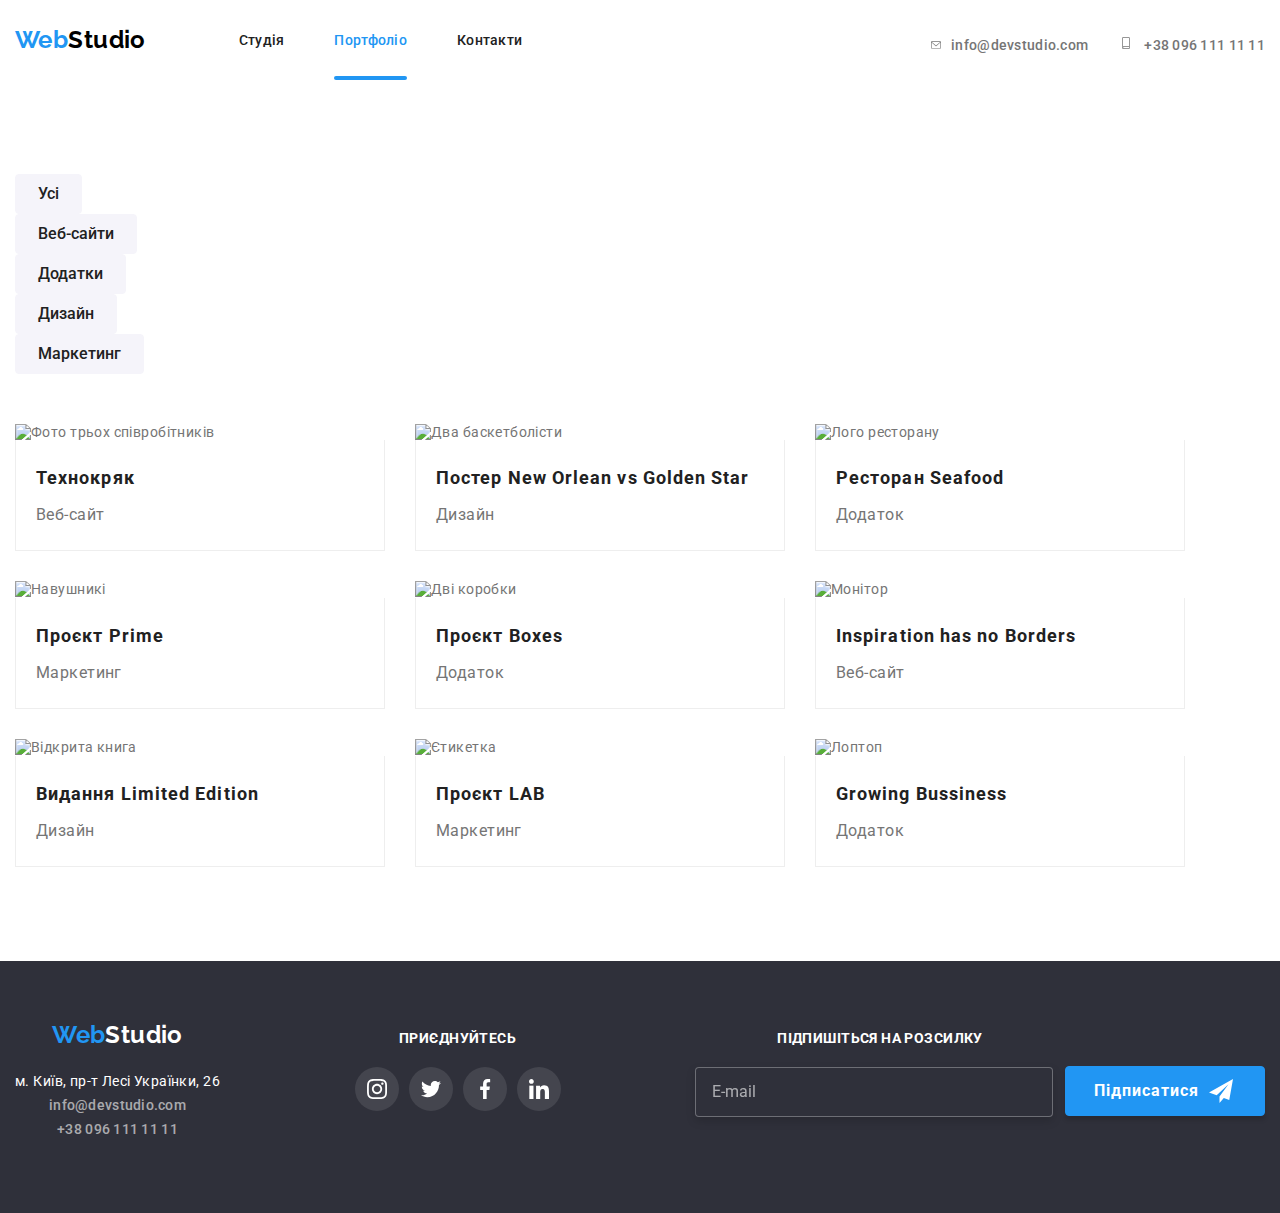
==== commit b76b709c: "studying grid" ====
--- a/portfolio.html
+++ b/portfolio.html
@@ -21,7 +21,7 @@
 	<body>
 		<header class="page-header">
 			<div class="nav container">
-				<a href="./index.html" class="logo link"><span class="logo--color-blue">Web</span>Studio</a>
+				<a href="./index.html" class="logo link"><span class="logo logo--color-blue">Web</span>Studio</a>
 				<nav>
 					<ul class="site-nav list">
 						<li class="site-nav__item"><a class="site-nav__link link" href="./index.html">Студія</a></li>
@@ -29,6 +29,12 @@
 						<li class="site-nav__item"><a class="site-nav__link link" href="">Контакти</a></li>
 					</ul>
 				</nav>
+				<button type="button" class="mobile-menu-button js-open-menu" aria-expanded="false"
+				aria-controls="mobile-menu">
+					<svg class="mobile-menu-button__ikon" width="40" height="40">
+						<use href="./img/sprite.svg#icon-burger-menu_40px"></use>
+					</svg>		
+				</button>
 				<!-- address -->
 				<ul class="auth-nav list">
 					<li class="auth-nav__item">
@@ -49,6 +55,44 @@
 					</li>
 				</ul>
 			</div>
+			<div class="mobile-menu js-menu-container" id="mobile-menu">
+				<div class="container mobile-menu__container">
+					<button type="button" class="mobile-menu__close-button js-close-menu">
+						<svg class="mobile-menu__ikon" width="40" height="40">
+							<use href="./img/sprite.svg#icon-burger-close_40px"></use>
+						</svg>		
+					</button>
+					<ul class="mobile-menu__list list">
+						<li class="mobile-menu__item">
+							<a class="mobile-menu__link link" href="./index.html">Студія</a>
+						</li>
+						<li class="mobile-menu__item">
+							<a class="mobile-menu__link link" href="./portfolio.html">Портфоліо</a>
+						</li>
+						<li class="mobile-menu__item">
+							<a class="mobile-menu__link link" href="">Контакти</a>
+						</li>
+					</ul>
+					<ul class="mobi-menu-auth__list list">
+						<li class="mobi-menu-auth__item"><a class="mobi-menu-auth__phone link" href="tel:+380961111111">
+							+38 096 111 11 11</a
+						></li>
+						<li class="mobi-menu-auth__item"><a class="mobi-menu-auth__mail link" href="mailto:info@devstudio.com">
+							info@devstudio.com</a
+						></li>
+					</ul>
+					<ul class="mobi-social__list list">
+						<li class="mobi-social__item mobi-social__item--side"><a class="mobile-social__link link" href="">Instagram
+						</a></li>
+						<li class="mobi-social__item mobi-social__item--side"><a class="mobile-social__link link" href="">Twitter
+						</a></li>
+						<li class="mobi-social__item mobi-social__item--side"><a class="mobile-social__link link" href="">Facebook
+						</a></li>
+						<li class="mobi-social__item"><a class="mobile-social__link link" href="">LinkedIn
+						</a></li>
+					</ul>
+				</div>
+			</div>
 		</header>
 		<main>
 			<!-- filters -->
@@ -65,7 +109,7 @@
 					<ul class="partfolio__list list">
 						<li class="partfolio__item">
 							<div class="partfolio__over">
-								<img class="partfolio__image" src="./img/portf1.jpg" alt="Фото трьох співробітників" width="370" />
+								<img class="partfolio__image" src="./img/portf1.jpg" alt="Фото трьох співробітників"  />
 								<p class="partfolio__popup">
 									Ресурс пропонує комплексні пропозиції з різним рівнем функціоналу та сервісів. Все це дозволить
 									відвідувачу отримати вичерпні відомості про компанію чи приватну особу.
@@ -188,7 +232,7 @@
 			<div class="footer-wrapper container">
 				<div class="footer-address">
 					<a class="logo link" href="./index.html"
-						><span class="logo--color-blue">Web</span><span class="logo--color-white">Studio</span></a
+						><span class="logo logo--color-blue">Web</span><span class="logo logo--color-white">Studio</span></a
 					>
 					<address>
 						<ul class="footer-address__list list">
--- a/css/main.min.css
+++ b/css/main.min.css
@@ -1 +1 @@
-:root{--primary-text-color: #757575;--title-text-color: #212121;--accent-color: #2196f3;--primary-white-color: #ffffff;--primary-black-color: #000000;--fist-color-bcg-button: #f5f4fa;--footer-color: #2f303a;--border-color: #ececec;--border-second-color: #eeeeee;--hero-color: #c4c4c4;--icon-color: #afb1b8;--second-color-bcg-button: #188CE8}.link.current{color:var(--accent-color)}.current::after{position:absolute;content:"";display:inline-block;width:100%;height:4px;left:0;bottom:0;border-radius:2px;background-color:var(--accent-color)}html{-webkit-box-sizing:border-box;box-sizing:border-box}body{background-color:var(--primary-white-color);color:var(--primary-text-color);font-family:Roboto,sans-serif;font-weight:400;font-size:14px;line-height:1.2;letter-spacing:.03em}address{font-style:normal}h1,h2,h3,h4,h5,h6,p{margin-top:0;margin-bottom:0}ul,ol{margin-top:0;margin-bottom:0;padding-left:0}.list{list-style:none}.link{text-decoration:none}img{display:block;width:100%;height:100%}.section{padding-top:94px;padding-bottom:94px}.container{width:1200px;padding-left:15px;padding-right:15px;margin-left:auto;margin-right:auto}.logo{color:var(--primary-black-color);font-family:Raleway,sans-serif;font-weight:700;font-size:26px;-webkit-transition:color 250ms cubic-bezier(0.4, 0, 0.2, 1);transition:color 250ms cubic-bezier(0.4, 0, 0.2, 1)}.logo:hover,.logo:focus{color:var(--accent-color)}.logo--color-blue{color:var(--accent-color)}.logo--color-white{color:var(--primary-white-color);-webkit-transition:color 250ms cubic-bezier(0.4, 0, 0.2, 1);transition:color 250ms cubic-bezier(0.4, 0, 0.2, 1)}.logo--color-white:hover,.logo--color-white:focus{color:var(--accent-color)}.main__backdrop{position:fixed;top:0;left:0;width:100vw;height:100vh;background-color:rgba(0,0,0,.2);opacity:1;-webkit-transition:opacity 2500ms cubic-bezier(0.4, 0, 0.2, 1);transition:opacity 2500ms cubic-bezier(0.4, 0, 0.2, 1)}.main__backdrop.is-hidden{opacity:0;pointer-events:none}.main__modal{position:absolute;top:50%;left:50%;-webkit-transform:translate(-50%, -50%) scale(1);transform:translate(-50%, -50%) scale(1);opacity:1;-webkit-transition:opacity 250ms cubic-bezier(0.4, 0, 0.2, 1),-webkit-transform 250ms cubic-bezier(0.4, 0, 0.2, 1);transition:opacity 250ms cubic-bezier(0.4, 0, 0.2, 1),-webkit-transform 250ms cubic-bezier(0.4, 0, 0.2, 1);transition:transform 250ms cubic-bezier(0.4, 0, 0.2, 1),opacity 250ms cubic-bezier(0.4, 0, 0.2, 1);transition:transform 250ms cubic-bezier(0.4, 0, 0.2, 1),opacity 250ms cubic-bezier(0.4, 0, 0.2, 1),-webkit-transform 250ms cubic-bezier(0.4, 0, 0.2, 1);width:528px;height:581px;padding:40px;background-color:var(--primary-white-color)}.main__backdrop.is-hidden .main__modal{-webkit-transform:translate(-50%, -50%) scale(1.1);transform:translate(-50%, -50%) scale(1.1);opacity:0}.button__modal-close{position:absolute;top:8px;right:8px;display:-webkit-box;display:-ms-flexbox;display:flex;-webkit-box-pack:center;-ms-flex-pack:center;justify-content:center;-webkit-box-align:center;-ms-flex-align:center;align-items:center;width:30px;height:30px;border-radius:50%;border:1px solid rgba(0,0,0,.1);border-color:rgba(0,0,0,0);padding:0;cursor:pointer;-webkit-transition:fill 250ms cubic-bezier(0.4, 0, 0.2, 1);transition:fill 250ms cubic-bezier(0.4, 0, 0.2, 1)}.button__modal-close:hover{fill:var(--accent-color)}.contact-form__field{display:block;position:relative;cursor:pointer}.contact-form__field:not(:last-child){margin-bottom:28px}.contact-form__title{margin-bottom:12px;font-weight:700;font-size:20px;line-height:1.15;text-align:center;letter-spacing:.03em;color:var(--primary-black-color);cursor:pointer}.contact-form__input{width:100%;height:40px;border:1px solid rgba(33,33,33,.2);border-radius:4px;margin-top:4px;padding-left:42px;cursor:pointer}.contact-form__input:focus{outline:none;border-color:var(--accent-color)}.contact-form__icon{position:absolute;bottom:50%;left:12px;display:inline-block;-webkit-transform:translateY(50%);transform:translateY(50%);-webkit-transition:fill 550ms cubic-bezier(0.4, 0, 0.2, 1);transition:fill 550ms cubic-bezier(0.4, 0, 0.2, 1)}.contact-form__text{position:absolute;bottom:50%;left:40px;-webkit-transform:translateY(50%);transform:translateY(50%);-webkit-transition:-webkit-transform 550ms cubic-bezier(0.4, 0, 0.2, 1);transition:-webkit-transform 550ms cubic-bezier(0.4, 0, 0.2, 1);transition:transform 550ms cubic-bezier(0.4, 0, 0.2, 1);transition:transform 550ms cubic-bezier(0.4, 0, 0.2, 1), -webkit-transform 550ms cubic-bezier(0.4, 0, 0.2, 1)}.contact-form__input:not(:-moz-placeholder-shown)+.contact-form__text{transform:translate(-40px, -18px)}.contact-form__input:not(:-ms-input-placeholder)+.contact-form__text{transform:translate(-40px, -18px)}.contact-form__input:focus+.contact-form__text,.contact-form__input:not(:placeholder-shown)+.contact-form__text{-webkit-transform:translate(-40px, -18px);transform:translate(-40px, -18px)}.contact-form__field:focus-within>.contact-form__icon,.contact-form__field:focus-within>.contact-form__text,.contact-form__field:focus-within>.contact-form__textarea{fill:var(--accent-color);color:var(--accent-color)}.contact-form__messege{position:relative;width:100%;height:120px;resize:none;margin-top:4px;padding:12px 16px;border:1px solid rgba(33,33,33,.2);border-radius:4px;margin-top:4px;cursor:pointer}.contact-form__messege:focus{outline:none;border-color:var(--accent-color)}.contact-form__messege::-webkit-input-placeholder{font-weight:400;font-size:12px;line-height:1.17;letter-spacing:.01em;color:rgba(117,117,117,.5)}.contact-form__messege::-moz-placeholder{font-weight:400;font-size:12px;line-height:1.17;letter-spacing:.01em;color:rgba(117,117,117,.5)}.contact-form__messege:-ms-input-placeholder{font-weight:400;font-size:12px;line-height:1.17;letter-spacing:.01em;color:rgba(117,117,117,.5)}.contact-form__messege::-ms-input-placeholder{font-weight:400;font-size:12px;line-height:1.17;letter-spacing:.01em;color:rgba(117,117,117,.5)}.contact-form__messege::placeholder{font-weight:400;font-size:12px;line-height:1.17;letter-spacing:.01em;color:rgba(117,117,117,.5)}.contact-form__textarea{position:absolute;bottom:50%;left:40px;-webkit-transform:translateY(50%);transform:translateY(50%);-webkit-transition:-webkit-transform 550ms cubic-bezier(0.4, 0, 0.2, 1);transition:-webkit-transform 550ms cubic-bezier(0.4, 0, 0.2, 1);transition:transform 550ms cubic-bezier(0.4, 0, 0.2, 1);transition:transform 550ms cubic-bezier(0.4, 0, 0.2, 1), -webkit-transform 550ms cubic-bezier(0.4, 0, 0.2, 1)}.contact-form__messege:not(:-moz-placeholder-shown)+.contact-form__textarea{transform:translate(-40px, -60px)}.contact-form__messege:not(:-ms-input-placeholder)+.contact-form__textarea{transform:translate(-40px, -60px)}.contact-form__messege:focus+.contact-form__textarea,.contact-form__messege:not(:placeholder-shown)+.contact-form__textarea{-webkit-transform:translate(-40px, -60px);transform:translate(-40px, -60px)}.contact-form__label{display:-webkit-box;display:-ms-flexbox;display:flex;-webkit-box-align:center;-ms-flex-align:center;align-items:center;font-size:14px;line-height:1.71;cursor:pointer}.contact-form__checkbox{-webkit-appearance:none;-moz-appearance:none;appearance:none}.contact-form__chek-ikon{display:inline-block;width:16px;height:15px;margin-right:9px;border:2px solid var(--primary-black-color);border-radius:2px;cursor:pointer}.contact-form__checkbox:focus+.contact-form__chek-ikon{border-color:var(--accent-color)}.contact-form__checkbox:checked+.contact-form__chek-ikon{background-color:var(--accent-color);border-color:var(--accent-color);background-image:url(../img/icon-check.svg);background-size:contain;background-origin:border-box}.contact-form__contract{color:var(--accent-color);margin-left:4px}.button-submit{display:block;-webkit-box-align:center;-ms-flex-align:center;align-items:center;min-width:200px;height:50px;padding:10px 52px;margin-top:30px;margin-right:auto;margin-left:auto;color:var(--primary-white-color);background-color:var(--accent-color);border-color:var(--accent-color);font-weight:700;font-size:16px;line-height:1.88;letter-spacing:.06em;font-family:inherit;text-decoration:none;text-align:center;-webkit-box-shadow:0px 4px 4px rgba(0,0,0,.15);box-shadow:0px 4px 4px rgba(0,0,0,.15);border-radius:4px;border:1px solid;cursor:pointer;-webkit-transition:background 550ms cubic-bezier(0.4, 0, 0.2, 1),-webkit-box-shadow 550ms cubic-bezier(0.4, 0, 0.2, 1);transition:background 550ms cubic-bezier(0.4, 0, 0.2, 1),-webkit-box-shadow 550ms cubic-bezier(0.4, 0, 0.2, 1);transition:background 550ms cubic-bezier(0.4, 0, 0.2, 1),box-shadow 550ms cubic-bezier(0.4, 0, 0.2, 1);transition:background 550ms cubic-bezier(0.4, 0, 0.2, 1),box-shadow 550ms cubic-bezier(0.4, 0, 0.2, 1),-webkit-box-shadow 550ms cubic-bezier(0.4, 0, 0.2, 1)}.button-submit:hover,.button-submit:focus{background:var(--second-color-bcg-button);-webkit-box-shadow:0px 3px 1px rgba(0,0,0,.1),0px 1px 2px rgba(0,0,0,.08),0px 2px 2px rgba(0,0,0,.12);box-shadow:0px 3px 1px rgba(0,0,0,.1),0px 1px 2px rgba(0,0,0,.08),0px 2px 2px rgba(0,0,0,.12)}header{background-color:var(--primary-white-color)}.page-header{border:1px solid var(--border-color)}.nav{display:-webkit-box;display:-ms-flexbox;display:flex;-webkit-box-align:center;-ms-flex-align:center;align-items:center}.site-nav{display:-webkit-box;display:-ms-flexbox;display:flex;margin-left:93px}.site-nav__link{position:relative}.site-nav__link:hover,.site-nav__link:focus{color:var(--accent-color)}.site-nav__link,.auth-nav__link{color:var(--title-text-color);font-weight:500;font-size:14px;line-height:1.15;letter-spacing:.02em;padding-top:32px;padding-bottom:32px;-webkit-transition:color 250ms cubic-bezier(0.4, 0, 0.2, 1);transition:color 250ms cubic-bezier(0.4, 0, 0.2, 1)}.site-nav__item:not(:last-child){margin-right:50px}.auth-nav{display:-webkit-box;display:-ms-flexbox;display:flex;margin-left:auto}.auth-nav__link{display:-webkit-box;display:-ms-flexbox;display:flex;color:var(--primary-text-color)}.auth-nav__link:hover,.auth-nav__link:focus{color:var(--accent-color);fill:var(--accent-color)}.auth-nav__item:not(:last-child){margin-right:30px}.auth-nav__icon{-webkit-transition:fill 250ms cubic-bezier(0.4, 0, 0.2, 1);transition:fill 250ms cubic-bezier(0.4, 0, 0.2, 1)}.auth-nav__link:hover .auth-nav__icon,.auth-nav__link:focus .auth-nav__icon{color:var(--accent-color);fill:var(--accent-color)}.auth-nav__icon--smartphone{fill:var(--primary-text-color);width:16px;height:12px;margin-right:10px}.auth-nav__icon--envelope{fill:var(--primary-text-color);width:10px;height:16px;margin-right:10px}.hero{max-width:1600px;height:600px;margin-left:auto;margin-right:auto;background-image:-webkit-gradient(linear, left top, left bottom, from(rgba(47, 48, 58, 0.4)), to(rgba(47, 48, 58, 0.4))),url(../img/hero-fon.jpg);background-image:linear-gradient(rgba(47, 48, 58, 0.4), rgba(47, 48, 58, 0.4)),url(../img/hero-fon.jpg);background-repeat:no-repeat;background-size:cover;background-position:center;padding-top:200px;padding-bottom:200px;text-align:center;background-color:var(--hero-color)}.hero__title{width:696px;margin-left:auto;margin-right:auto;margin-bottom:30px;color:var(--primary-white-color);font-weight:900;font-size:44px;line-height:1.36;letter-spacing:.06em;text-transform:uppercase}.button--hero{display:inline-block;-webkit-box-align:center;-ms-flex-align:center;align-items:center;min-width:216px;padding:10px 20px;color:var(--primary-white-color);background-color:var(--accent-color);font-family:inherit;font-weight:700;font-size:16px;line-height:1.88;-webkit-box-shadow:0px 4px 4px rgba(0,0,0,.15);box-shadow:0px 4px 4px rgba(0,0,0,.15);border-radius:4px;letter-spacing:.06em;-webkit-transition:background-color 250ms cubic-bezier(0.4, 0, 0.2, 1),color 250ms cubic-bezier(0.4, 0, 0.2, 1);transition:background-color 250ms cubic-bezier(0.4, 0, 0.2, 1),color 250ms cubic-bezier(0.4, 0, 0.2, 1)}.button--hero:hover,.button--hero:focus{color:var(--primary-black-color);background-color:var(--primary-text-color)}.feature{display:-webkit-box;display:-ms-flexbox;display:flex}.feature__list{display:-webkit-box;display:-ms-flexbox;display:flex;gap:30px}.feature-card__wrapper{display:-webkit-box;display:-ms-flexbox;display:flex;width:270px;height:120px;-webkit-box-pack:center;-ms-flex-pack:center;justify-content:center;-webkit-box-align:center;-ms-flex-align:center;align-items:center;margin-left:auto;margin-right:auto;padding:25px 100px;margin-bottom:30px;background-color:var(--fist-color-bcg-button);border-radius:4px}.feature__title{visibility:hidden;pointer-events:none;position:absolute}.feature-card__name{margin-bottom:10px;color:var(--title-text-color);font-weight:700;line-height:1.15;text-transform:uppercase}.feature-card__text{line-height:1.7}.work__list{display:-webkit-box;display:-ms-flexbox;display:flex;-webkit-box-pack:justify;-ms-flex-pack:justify;justify-content:space-between}.work__title{margin-bottom:50px}.work__title{color:var(--title-text-color);font-weight:700;font-size:36px;line-height:1.16;text-align:center}.team{background-color:var(--fist-color-bcg-button)}.team__wrapper{padding-top:30px;padding-left:32px;padding-right:32px}.team__title{color:var(--title-text-color);font-weight:700;font-size:36px;line-height:1.16;text-align:center}.team__list{display:-webkit-box;display:-ms-flexbox;display:flex;-webkit-box-pack:justify;-ms-flex-pack:justify;justify-content:space-between}.team-card{display:-webkit-box;display:-ms-flexbox;display:flex;padding-bottom:30px;-webkit-box-align:center;-ms-flex-align:center;align-items:center;-webkit-box-orient:vertical;-webkit-box-direction:normal;-ms-flex-direction:column;flex-direction:column;background-color:var(--primary-white-color)}.team__title{margin-bottom:50px}.team-card__name{margin-top:30px;margin-bottom:10px;color:var(--title-text-color);font-weight:500;font-size:16px}.team-card__text{margin-bottom:16px;color:var(--primary-text-color);font-size:16px}.team-social{display:-webkit-box;display:-ms-flexbox;display:flex;-webkit-box-pack:justify;-ms-flex-pack:justify;justify-content:space-between;width:206px}.team-social__link{display:-webkit-box;display:-ms-flexbox;display:flex;-webkit-box-pack:center;-ms-flex-pack:center;justify-content:center;-webkit-box-align:center;-ms-flex-align:center;align-items:center;width:44px;height:44px;background-color:var(--primary-white-color);border-radius:50%;-webkit-transition:background-color 250ms cubic-bezier(0.4, 0, 0.2, 1),fill 250ms cubic-bezier(0.4, 0, 0.2, 1);transition:background-color 250ms cubic-bezier(0.4, 0, 0.2, 1),fill 250ms cubic-bezier(0.4, 0, 0.2, 1)}.team-social__link:hover,.team-social__link:focus{background-color:var(--accent-color)}.team-social__link:hover .team-social__icon,.team-social__link:focus .team-social__icon{fill:var(--primary-white-color)}.team-social__icon{fill:var(--icon-color)}.join__title{margin-bottom:20px;font-weight:700;font-size:14px;line-height:1,14;letter-spacing:.03em;text-transform:uppercase;color:var(--primary-white-color)}.join-social{display:-webkit-box;display:-ms-flexbox;display:flex;-webkit-box-pack:justify;-ms-flex-pack:justify;justify-content:space-between;width:206px}.join-social__link{display:-webkit-box;display:-ms-flexbox;display:flex;-webkit-box-pack:center;-ms-flex-pack:center;justify-content:center;-webkit-box-align:center;-ms-flex-align:center;align-items:center;width:44px;height:44px;background-color:rgba(255,255,255,.1);border-radius:50%;-webkit-transition:background-color 250ms cubic-bezier(0.4, 0, 0.2, 1);transition:background-color 250ms cubic-bezier(0.4, 0, 0.2, 1)}.join-social__icon{fill:var(--primary-white-color)}.join-social__link:hover,.join-social__link:focus{background-color:var(--accent-color)}.clients__title{margin-bottom:50px;color:var(--title-text-color);font-weight:700;font-size:36px;line-height:1.16;text-align:center}.clients-card{display:-webkit-box;display:-ms-flexbox;display:flex;-webkit-box-pack:justify;-ms-flex-pack:justify;justify-content:space-between}.clients-card__link{display:-webkit-box;display:-ms-flexbox;display:flex;-webkit-box-pack:center;-ms-flex-pack:center;justify-content:center;-webkit-box-align:center;-ms-flex-align:center;align-items:center;width:170px;height:92px;border:1px solid var(--icon-color);border-radius:4px;-webkit-transition:border-color 250ms cubic-bezier(0.4, 0, 0.2, 1),fill 250ms cubic-bezier(0.4, 0, 0.2, 1);transition:border-color 250ms cubic-bezier(0.4, 0, 0.2, 1),fill 250ms cubic-bezier(0.4, 0, 0.2, 1)}.clients-card__link:hover,.clients-card__link:focus{border-color:var(--accent-color)}.clients-card__icon{fill:var(--icon-color)}.clients-card__link:hover .clients-card__icon,.clients-card__link:focus .clients-card__icon{fill:var(--accent-color)}.footer{padding-top:60px;padding-bottom:60px;background-color:var(--footer-color)}.footer-wrapper{display:-webkit-box;display:-ms-flexbox;display:flex;-webkit-box-pack:start;-ms-flex-pack:start;justify-content:flex-start;-webkit-box-align:center;-ms-flex-align:center;align-items:center}.footer-address{margin-right:94px}.footer-address__list{margin-top:20px}.footer-address__link{margin-top:9px;font-weight:500;font-size:14px;line-height:1.15;letter-spacing:.02em;color:rgba(255,255,255,.6);line-height:1.71;-webkit-transition:color 250ms cubic-bezier(0.4, 0, 0.2, 1);transition:color 250ms cubic-bezier(0.4, 0, 0.2, 1)}.footer-address__link:hover,.footer-address__link:focus{color:var(--accent-color)}.footer-address__item{color:var(--primary-white-color);line-height:1.71;-webkit-transition:color 250ms cubic-bezier(0.4, 0, 0.2, 1);transition:color 250ms cubic-bezier(0.4, 0, 0.2, 1)}.footer-address__item:hover{color:var(--accent-color)}.footer-form{display:-webkit-box;display:-ms-flexbox;display:flex;-webkit-box-align:center;-ms-flex-align:center;align-items:center;margin-left:93px;margin-bottom:94px;margin-top:72px}.footer-form__label{display:block;font-weight:700;font-size:14px;line-height:1.14;letter-spacing:.03em;text-transform:uppercase;color:var(--primary-white-color);cursor:pointer}.footer-form__input{display:block;margin-top:20px;margin-right:12px;min-width:358px;height:50px;padding-left:16px;border:1px solid rgba(255,255,255,.3);border-radius:4px;-webkit-filter:drop-shadow(0px 4px 4px rgba(0, 0, 0, 0.15));filter:drop-shadow(0px 4px 4px rgba(0, 0, 0, 0.15));background-color:var(--footer-color);color:rgba(255,255,255,.6);cursor:pointer}.footer-form__input::-webkit-input-placeholder{font-weight:400;font-size:16px;line-height:1.25;color:rgba(255,255,255,.6)}.footer-form__input::-moz-placeholder{font-weight:400;font-size:16px;line-height:1.25;color:rgba(255,255,255,.6)}.footer-form__input:-ms-input-placeholder{font-weight:400;font-size:16px;line-height:1.25;color:rgba(255,255,255,.6)}.footer-form__input::-ms-input-placeholder{font-weight:400;font-size:16px;line-height:1.25;color:rgba(255,255,255,.6)}.footer-form__input::placeholder{font-weight:400;font-size:16px;line-height:1.25;color:rgba(255,255,255,.6)}.footer-form__input:focus{outline:none;border-color:var(--accent-color)}.button-footer{display:-webkit-inline-box;display:-ms-inline-flexbox;display:inline-flex;-webkit-box-align:center;-ms-flex-align:center;align-items:center;min-width:200px;height:50px;padding:10px 28px;margin-top:35px;margin-right:auto;margin-left:auto;color:var(--primary-white-color);background-color:var(--accent-color);border-color:var(--accent-color);font-weight:700;font-size:16px;line-height:1.88;letter-spacing:.06em;font-family:inherit;text-decoration:none;text-align:center;-webkit-box-shadow:0px 4px 4px rgba(0,0,0,.15);box-shadow:0px 4px 4px rgba(0,0,0,.15);border-radius:4px;border:1px solid var(--accent-color);cursor:pointer;-webkit-transition:-webkit-box-shadow 500ms cubic-bezier(0.4, 0, 0.2, 1);transition:-webkit-box-shadow 500ms cubic-bezier(0.4, 0, 0.2, 1);transition:box-shadow 500ms cubic-bezier(0.4, 0, 0.2, 1);transition:box-shadow 500ms cubic-bezier(0.4, 0, 0.2, 1), -webkit-box-shadow 500ms cubic-bezier(0.4, 0, 0.2, 1)}.button-footer::after{content:"";width:24px;height:24px;margin-left:10px;background-image:url(../img/icon-send.svg);background-size:contain;background-origin:border-box}.button-footer:hover,.button-footer:focus{-webkit-box-shadow:0px 3px 1px rgba(0,0,0,.1),0px 1px 2px rgba(0,0,0,.08),0px 2px 2px rgba(0,0,0,.12);box-shadow:0px 3px 1px rgba(0,0,0,.1),0px 1px 2px rgba(0,0,0,.08),0px 2px 2px rgba(0,0,0,.12)}.partfolio__list{display:-webkit-box;display:-ms-flexbox;display:flex;-ms-flex-wrap:wrap;flex-wrap:wrap;gap:30px;-webkit-box-pack:center;-ms-flex-pack:center;justify-content:center}.partfolio__title{visibility:hidden;pointer-events:none;position:absolute}.filter{display:-webkit-box;display:-ms-flexbox;display:flex;-webkit-box-pack:center;-ms-flex-pack:center;justify-content:center;margin-bottom:50px}.filter__item:not(:last-child){margin-right:8px}.filter-button{padding:6px 22px;color:var(--title-text-color);background-color:var(--fist-color-bcg-button);font-family:inherit;font-weight:500;font-size:16px;line-height:1.62;border-radius:4px;border:1px solid var(--fist-color-bcg-button);-webkit-transition:background-color 250ms cubic-bezier(0.4, 0, 0.2, 1),color 250ms cubic-bezier(0.4, 0, 0.2, 1),-webkit-box-shadow 250ms cubic-bezier(0.4, 0, 0.2, 1);transition:background-color 250ms cubic-bezier(0.4, 0, 0.2, 1),color 250ms cubic-bezier(0.4, 0, 0.2, 1),-webkit-box-shadow 250ms cubic-bezier(0.4, 0, 0.2, 1);transition:background-color 250ms cubic-bezier(0.4, 0, 0.2, 1),color 250ms cubic-bezier(0.4, 0, 0.2, 1),box-shadow 250ms cubic-bezier(0.4, 0, 0.2, 1);transition:background-color 250ms cubic-bezier(0.4, 0, 0.2, 1),color 250ms cubic-bezier(0.4, 0, 0.2, 1),box-shadow 250ms cubic-bezier(0.4, 0, 0.2, 1),-webkit-box-shadow 250ms cubic-bezier(0.4, 0, 0.2, 1)}.filter-button:hover,.filter-button:focus{color:var(--primary-white-color);background-color:var(--accent-color);-webkit-box-shadow:0px 3px 1px rgba(0,0,0,.1),0px 1px 2px rgba(0,0,0,.08),0px 2px 2px rgba(0,0,0,.12);box-shadow:0px 3px 1px rgba(0,0,0,.1),0px 1px 2px rgba(0,0,0,.08),0px 2px 2px rgba(0,0,0,.12)}.partfolio__item{display:-webkit-box;display:-ms-flexbox;display:flex;-webkit-box-orient:vertical;-webkit-box-direction:normal;-ms-flex-direction:column;flex-direction:column;-webkit-transition:-webkit-box-shadow 250ms cubic-bezier(0.4, 0, 0.2, 1);transition:-webkit-box-shadow 250ms cubic-bezier(0.4, 0, 0.2, 1);transition:box-shadow 250ms cubic-bezier(0.4, 0, 0.2, 1);transition:box-shadow 250ms cubic-bezier(0.4, 0, 0.2, 1), -webkit-box-shadow 250ms cubic-bezier(0.4, 0, 0.2, 1)}.partfolio__item:hover,.partfolio__item:focus{-webkit-box-shadow:0px 1px 1px rgba(0,0,0,.12),0px 4px 4px rgba(0,0,0,.06),1px 4px 6px rgba(0,0,0,.16);box-shadow:0px 1px 1px rgba(0,0,0,.12),0px 4px 4px rgba(0,0,0,.06),1px 4px 6px rgba(0,0,0,.16)}.partfolio__inner{padding:20px;border-right:1px solid var(--border-second-color);border-bottom:1px solid var(--border-second-color);border-left:1px solid var(--border-second-color)}.partfolio__label{margin-bottom:4px;color:var(--title-text-color);font-weight:700;font-size:18px;line-height:2;letter-spacing:.06em}.partfolio__name{color:var(--primary-text-color);font-size:16px;line-height:1.88}.partfolio__over{position:relative;overflow:hidden}.partfolio__popup{display:block;position:absolute;top:0;left:0;width:370px;height:294px;font-size:18px;line-height:1,56;padding:63px 24px;color:var(--primary-white-color);background-color:var(--accent-color);opacity:0;-webkit-transform:translateY(100%);transform:translateY(100%);-webkit-transition:-webkit-transform 500ms cubic-bezier(0.4, 0, 0.2, 1);transition:-webkit-transform 500ms cubic-bezier(0.4, 0, 0.2, 1);transition:transform 500ms cubic-bezier(0.4, 0, 0.2, 1);transition:transform 500ms cubic-bezier(0.4, 0, 0.2, 1), -webkit-transform 500ms cubic-bezier(0.4, 0, 0.2, 1)}.partfolio__item:hover .partfolio__popup,.partfolio__item:focus .partfolio__popup{opacity:1;-webkit-transform:translateY(0);transform:translateY(0)}/*# sourceMappingURL=main.min.css.map */+:root{--primary-text-color: #757575;--title-text-color: #212121;--accent-color: #2196f3;--primary-white-color: #ffffff;--primary-black-color: #000000;--fist-color-bcg-button: #f5f4fa;--footer-color: #2f303a;--border-color: #ececec;--border-second-color: #eeeeee;--hero-color: #c4c4c4;--icon-color: #afb1b8;--second-color-bcg-button: #188CE8}.link.current{color:var(--accent-color)}.current::after{position:absolute;content:"";display:inline-block;width:100%;height:4px;left:0;bottom:0;border-radius:2px;background-color:var(--accent-color)}html{-webkit-box-sizing:border-box;box-sizing:border-box}body{background-color:var(--primary-white-color);color:var(--primary-text-color);font-family:Roboto,sans-serif;font-weight:400;font-size:14px;line-height:1.2;letter-spacing:.03em}address{font-style:normal}h1,h2,h3,h4,h5,h6,p{margin-top:0;margin-bottom:0}ul,ol{margin-top:0;margin-bottom:0;padding-left:0}.list{list-style:none}.link{text-decoration:none}img{display:block;width:100%;height:auto}.section{padding-top:60px;padding-bottom:60px}@media screen and (min-width: 1200px){.section{padding-top:94px;padding-bottom:94px}}.container{padding-left:15px;padding-right:15px}@media screen and (min-widht: 480px){.container{width:480px;margin-left:auto;margin-right:auto}}@media screen and (min-widht: 768px){.container{width:768px}}@media screen and (min-widht: 1200px){.container{width:1200px}}.logo{color:var(--primary-black-color);font-family:Raleway,sans-serif;font-weight:700;font-size:24px;-webkit-transition:color 250ms cubic-bezier(0.4, 0, 0.2, 1);transition:color 250ms cubic-bezier(0.4, 0, 0.2, 1)}.logo:hover,.logo:focus{color:var(--accent-color)}.logo .logo--color-blue{color:var(--accent-color)}.logo .logo--color-white{color:var(--primary-white-color);-webkit-transition:color 250ms cubic-bezier(0.4, 0, 0.2, 1);transition:color 250ms cubic-bezier(0.4, 0, 0.2, 1)}.logo .logo--color-white:hover,.logo .logo--color-white:focus{color:var(--accent-color)}@media screen and (min-widht: 1200px){.logo{font-size:26px}}.main__backdrop{position:fixed;top:0;left:0;width:100vw;height:100vh;background-color:rgba(0,0,0,.2);opacity:1;-webkit-transition:opacity 2500ms cubic-bezier(0.4, 0, 0.2, 1);transition:opacity 2500ms cubic-bezier(0.4, 0, 0.2, 1)}.main__backdrop.is-hidden{opacity:0;pointer-events:none}.main__modal{position:absolute;top:50%;left:50%;-webkit-transform:translate(-50%, -50%) scale(1);transform:translate(-50%, -50%) scale(1);opacity:1;-webkit-transition:opacity 250ms cubic-bezier(0.4, 0, 0.2, 1),-webkit-transform 250ms cubic-bezier(0.4, 0, 0.2, 1);transition:opacity 250ms cubic-bezier(0.4, 0, 0.2, 1),-webkit-transform 250ms cubic-bezier(0.4, 0, 0.2, 1);transition:transform 250ms cubic-bezier(0.4, 0, 0.2, 1),opacity 250ms cubic-bezier(0.4, 0, 0.2, 1);transition:transform 250ms cubic-bezier(0.4, 0, 0.2, 1),opacity 250ms cubic-bezier(0.4, 0, 0.2, 1),-webkit-transform 250ms cubic-bezier(0.4, 0, 0.2, 1);width:450px;height:609px;padding:40px;background-color:var(--primary-white-color)}.main__backdrop.is-hidden .main__modal{-webkit-transform:translate(-50%, -50%) scale(1.1);transform:translate(-50%, -50%) scale(1.1);opacity:0}.button__modal-close{position:absolute;top:8px;right:8px;display:-webkit-box;display:-ms-flexbox;display:flex;-webkit-box-pack:center;-ms-flex-pack:center;justify-content:center;-webkit-box-align:center;-ms-flex-align:center;align-items:center;width:30px;height:30px;border-radius:50%;border:1px solid rgba(0,0,0,.1);border-color:rgba(0,0,0,0);padding:0;cursor:pointer;-webkit-transition:fill 250ms cubic-bezier(0.4, 0, 0.2, 1);transition:fill 250ms cubic-bezier(0.4, 0, 0.2, 1)}.button__modal-close:hover{fill:var(--accent-color)}@media screen and (min-width: 1200px){.main__modal{width:528px;height:581px}}.contact-form__field{display:block;position:relative;cursor:pointer}.contact-form__field:not(:last-child){margin-bottom:28px}.contact-form__title{margin-bottom:12px;font-weight:700;font-size:20px;line-height:1.5;text-align:center;letter-spacing:.03em;color:var(--primary-black-color);cursor:pointer}.contact-form__input{width:100%;height:40px;border:1px solid rgba(33,33,33,.2);border-radius:4px;margin-top:4px;padding-left:42px;cursor:pointer}.contact-form__input:focus{outline:none;border-color:var(--accent-color)}.contact-form__icon{position:absolute;bottom:50%;left:12px;display:inline-block;-webkit-transform:translateY(50%);transform:translateY(50%);-webkit-transition:fill 550ms cubic-bezier(0.4, 0, 0.2, 1);transition:fill 550ms cubic-bezier(0.4, 0, 0.2, 1)}.contact-form__text{position:absolute;bottom:50%;left:40px;-webkit-transform:translateY(50%);transform:translateY(50%);-webkit-transition:-webkit-transform 550ms cubic-bezier(0.4, 0, 0.2, 1);transition:-webkit-transform 550ms cubic-bezier(0.4, 0, 0.2, 1);transition:transform 550ms cubic-bezier(0.4, 0, 0.2, 1);transition:transform 550ms cubic-bezier(0.4, 0, 0.2, 1), -webkit-transform 550ms cubic-bezier(0.4, 0, 0.2, 1)}.contact-form__input:not(:-moz-placeholder-shown)+.contact-form__text{transform:translate(-40px, -18px)}.contact-form__input:not(:-ms-input-placeholder)+.contact-form__text{transform:translate(-40px, -18px)}.contact-form__input:focus+.contact-form__text,.contact-form__input:not(:placeholder-shown)+.contact-form__text{-webkit-transform:translate(-40px, -18px);transform:translate(-40px, -18px)}.contact-form__field:focus-within>.contact-form__icon,.contact-form__field:focus-within>.contact-form__text,.contact-form__field:focus-within>.contact-form__textarea{fill:var(--accent-color);color:var(--accent-color)}.contact-form__messege{position:relative;width:100%;height:120px;resize:none;margin-top:4px;padding:12px 16px;border:1px solid rgba(33,33,33,.2);border-radius:4px;margin-top:4px;cursor:pointer}.contact-form__messege:focus{outline:none;border-color:var(--accent-color)}.contact-form__messege::-webkit-input-placeholder{font-weight:400;font-size:12px;line-height:1.17;letter-spacing:.01em;color:rgba(117,117,117,.5)}.contact-form__messege::-moz-placeholder{font-weight:400;font-size:12px;line-height:1.17;letter-spacing:.01em;color:rgba(117,117,117,.5)}.contact-form__messege:-ms-input-placeholder{font-weight:400;font-size:12px;line-height:1.17;letter-spacing:.01em;color:rgba(117,117,117,.5)}.contact-form__messege::-ms-input-placeholder{font-weight:400;font-size:12px;line-height:1.17;letter-spacing:.01em;color:rgba(117,117,117,.5)}.contact-form__messege::placeholder{font-weight:400;font-size:12px;line-height:1.17;letter-spacing:.01em;color:rgba(117,117,117,.5)}.contact-form__textarea{position:absolute;bottom:50%;left:40px;-webkit-transform:translateY(50%);transform:translateY(50%);-webkit-transition:-webkit-transform 550ms cubic-bezier(0.4, 0, 0.2, 1);transition:-webkit-transform 550ms cubic-bezier(0.4, 0, 0.2, 1);transition:transform 550ms cubic-bezier(0.4, 0, 0.2, 1);transition:transform 550ms cubic-bezier(0.4, 0, 0.2, 1), -webkit-transform 550ms cubic-bezier(0.4, 0, 0.2, 1)}.contact-form__messege:not(:-moz-placeholder-shown)+.contact-form__textarea{transform:translate(-40px, -60px)}.contact-form__messege:not(:-ms-input-placeholder)+.contact-form__textarea{transform:translate(-40px, -60px)}.contact-form__messege:focus+.contact-form__textarea,.contact-form__messege:not(:placeholder-shown)+.contact-form__textarea{-webkit-transform:translate(-40px, -60px);transform:translate(-40px, -60px)}.contact-form__label{display:-webkit-box;display:-ms-flexbox;display:flex;-webkit-box-align:center;-ms-flex-align:center;align-items:center;font-size:12px;line-height:1.17;cursor:pointer}.contact-form__checkbox{-webkit-appearance:none;-moz-appearance:none;appearance:none}.contact-form__chek-ikon{display:inline-block;width:16px;height:15px;margin-right:9px;border:2px solid var(--primary-black-color);border-radius:2px;cursor:pointer}.contact-form__checkbox:focus+.contact-form__chek-ikon{border-color:var(--accent-color)}.contact-form__checkbox:checked+.contact-form__chek-ikon{background-color:var(--accent-color);border-color:var(--accent-color);background-image:url(../img/icon-check.svg);background-size:contain;background-origin:border-box}.contact-form__contract{color:var(--accent-color);margin-left:4px}.button-submit{display:block;-webkit-box-align:center;-ms-flex-align:center;align-items:center;min-width:200px;height:50px;padding:10px 52px;margin-top:30px;margin-right:auto;margin-left:auto;color:var(--primary-white-color);background-color:var(--accent-color);border-color:var(--accent-color);font-weight:700;font-size:16px;line-height:1.88;letter-spacing:.06em;font-family:inherit;text-decoration:none;text-align:center;-webkit-box-shadow:0px 4px 4px rgba(0,0,0,.15);box-shadow:0px 4px 4px rgba(0,0,0,.15);border-radius:4px;border:1px solid;cursor:pointer;-webkit-transition:background 550ms cubic-bezier(0.4, 0, 0.2, 1),-webkit-box-shadow 550ms cubic-bezier(0.4, 0, 0.2, 1);transition:background 550ms cubic-bezier(0.4, 0, 0.2, 1),-webkit-box-shadow 550ms cubic-bezier(0.4, 0, 0.2, 1);transition:background 550ms cubic-bezier(0.4, 0, 0.2, 1),box-shadow 550ms cubic-bezier(0.4, 0, 0.2, 1);transition:background 550ms cubic-bezier(0.4, 0, 0.2, 1),box-shadow 550ms cubic-bezier(0.4, 0, 0.2, 1),-webkit-box-shadow 550ms cubic-bezier(0.4, 0, 0.2, 1)}.button-submit:hover,.button-submit:focus{background:var(--second-color-bcg-button);-webkit-box-shadow:0px 3px 1px rgba(0,0,0,.1),0px 1px 2px rgba(0,0,0,.08),0px 2px 2px rgba(0,0,0,.12);box-shadow:0px 3px 1px rgba(0,0,0,.1),0px 1px 2px rgba(0,0,0,.08),0px 2px 2px rgba(0,0,0,.12)}@media screen and (min-width: 1200px){.contact-form__title{font-size:20px;line-height:1.17}.contact-form__label{font-size:14px;line-height:1.71}}.team-social{display:-webkit-box;display:-ms-flexbox;display:flex;-webkit-box-pack:justify;-ms-flex-pack:justify;justify-content:space-between;width:206px}.team-social__link{display:-webkit-box;display:-ms-flexbox;display:flex;-webkit-box-pack:center;-ms-flex-pack:center;justify-content:center;-webkit-box-align:center;-ms-flex-align:center;align-items:center;width:44px;height:44px;background-color:var(--primary-white-color);border-radius:50%;-webkit-transition:background-color 250ms cubic-bezier(0.4, 0, 0.2, 1),fill 250ms cubic-bezier(0.4, 0, 0.2, 1);transition:background-color 250ms cubic-bezier(0.4, 0, 0.2, 1),fill 250ms cubic-bezier(0.4, 0, 0.2, 1)}.team-social__link:hover,.team-social__link:focus{background-color:var(--accent-color)}.team-social__icon{fill:var(--icon-color)}.team-social__link:hover .team-social__icon,.team-social__link:focus .team-social__icon{fill:var(--primary-white-color)}.join__title{margin-bottom:20px;font-weight:700;font-size:14px;line-height:1,14;letter-spacing:.03em;text-transform:uppercase;color:var(--primary-white-color);text-align:center}.join-social{display:-webkit-box;display:-ms-flexbox;display:flex;-webkit-box-pack:justify;-ms-flex-pack:justify;justify-content:space-between;width:206px;margin-left:auto;margin-right:auto}.join-social__link{display:-webkit-box;display:-ms-flexbox;display:flex;-webkit-box-pack:center;-ms-flex-pack:center;justify-content:center;-webkit-box-align:center;-ms-flex-align:center;align-items:center;width:44px;height:44px;background-color:rgba(255,255,255,.1);border-radius:50%;-webkit-transition:background-color 250ms cubic-bezier(0.4, 0, 0.2, 1);transition:background-color 250ms cubic-bezier(0.4, 0, 0.2, 1)}.join-social__link:hover,.join-social__link:focus{background-color:var(--accent-color)}.join-social__icon{fill:var(--primary-white-color)}@media screen and (min-width: 1200px){.join-social{margin-left:0;margin-right:0}}.page-header{position:relative;background-color:var(--primary-white-color)}.nav{display:-webkit-box;display:-ms-flexbox;display:flex;-webkit-box-pack:justify;-ms-flex-pack:justify;justify-content:space-between;-webkit-box-align:center;-ms-flex-align:center;align-items:center;height:60px}.site-nav{display:none}.auth-nav{display:none}.mobile-menu-button{background-color:rgba(0,0,0,0);border:none;padding:0;line-height:0}.mobile-menu{position:absolute;top:0;bottom:0;width:100%;height:100vh;overflow:auto;opacity:0;visibility:hidden;pointer-events:none;background-color:var(--primary-white-color);-webkit-transition:opacity 500ms cubic-bezier(0.4, 0, 0.2, 1),visibility 500ms cubic-bezier(0.4, 0, 0.2, 1);transition:opacity 500ms cubic-bezier(0.4, 0, 0.2, 1),visibility 500ms cubic-bezier(0.4, 0, 0.2, 1)}.mobile-menu.is-open{opacity:1;visibility:visible;pointer-events:auto}.mobile-menu__container{position:relative;padding-top:48px;padding-bottom:48px;padding-left:40px}.mobile-menu__close-button{position:absolute;top:10px;right:15px;background-color:rgba(0,0,0,0);border:none;padding:0;line-height:0;-webkit-transition:fill 500ms cubic-bezier(0.4, 0, 0.2, 1);transition:fill 500ms cubic-bezier(0.4, 0, 0.2, 1)}.mobile-menu__close-button:hover,.mobile-menu__close-button:focus{fill:var(--accent-color)}.mobile-menu__link{font-weight:500;font-size:40px;line-height:1,175;letter-spacing:.02em;color:var(--title-text-color)}.mobile-menu__list{margin-bottom:306px}.mobile-menu__item:hover,.mobile-menu__item:focus{color:var(--accent-color)}.mobile-menu__item:not(:last-child){margin-bottom:32px}.mobi-menu-auth__item:not(:last-child){margin-bottom:32px}.mobi-menu-auth__phone{font-weight:500;font-size:34px;line-height:1.176;letter-spacing:.02em;color:var(--accent-color)}.mobi-menu-auth__mail{font-weight:500;font-size:24px;line-height:1.167;letter-spacing:.02em;color:var(--primary-text-color)}.mobi-social__list{display:-webkit-box;display:-ms-flexbox;display:flex;-webkit-box-pack:start;-ms-flex-pack:start;justify-content:flex-start;-webkit-box-align:center;-ms-flex-align:center;align-items:center;margin-top:63px}.mobi-social__item:not(:last-child){padding-right:20px}.mobi-social__item--side::after{content:" ";position:absolute;display:inline-block;width:1px;height:22px;margin-left:10px;background-color:rgba(33,33,33,.2)}.mobile-social__link{font-weight:500;font-size:18px;letter-spacing:.02em;color:var(--accent-color)}@media screen and (min-width: 768px){.nav{height:80px}.site-nav{display:-webkit-box;display:-ms-flexbox;display:flex;-webkit-box-align:center;-ms-flex-align:center;align-items:center;-webkit-box-pack:center;-ms-flex-pack:center;justify-content:center}.site-nav__link{position:relative}.site-nav__link:hover,.site-nav__link:focus{color:var(--accent-color)}.site-nav__link{color:var(--title-text-color);font-weight:500;font-size:14px;line-height:1.15;letter-spacing:.02em;padding-top:32px;padding-bottom:32px;-webkit-transition:color 250ms cubic-bezier(0.4, 0, 0.2, 1);transition:color 250ms cubic-bezier(0.4, 0, 0.2, 1)}.site-nav__link:hover,.site-nav__link:focus{color:var(--accent-color);fill:var(--accent-color)}.site-nav__item:not(:last-child){margin-right:50px}.auth-nav{display:block;margin-top:21px}.auth-nav__link{display:-webkit-box;display:-ms-flexbox;display:flex;color:var(--primary-text-color);font-weight:500;font-size:14px;line-height:1.15;letter-spacing:.02em;-webkit-transition:color 250ms cubic-bezier(0.4, 0, 0.2, 1);transition:color 250ms cubic-bezier(0.4, 0, 0.2, 1)}.auth-nav__link:hover,.auth-nav__link:focus{color:var(--accent-color);fill:var(--accent-color)}.auth-nav__item:not(:last-child){margin-bottom:10px}.auth-nav__icon{-webkit-transition:fill 250ms cubic-bezier(0.4, 0, 0.2, 1);transition:fill 250ms cubic-bezier(0.4, 0, 0.2, 1)}.auth-nav__link:hover .auth-nav__icon,.auth-nav__link:focus .auth-nav__icon{color:var(--accent-color);fill:var(--accent-color)}.auth-nav__icon--smartphone{fill:var(--primary-text-color);width:16px;height:12px;margin-right:10px}.auth-nav__icon--envelope{fill:var(--primary-text-color);width:10px;height:16px;margin-right:10px}.mobile-menu-button{display:none}}@media screen and (min-width: 1200px){.nav{-webkit-box-align:center;-ms-flex-align:center;align-items:center;-webkit-box-pack:start;-ms-flex-pack:start;justify-content:flex-start}.site-nav{-webkit-box-pack:start;-ms-flex-pack:start;justify-content:flex-start;margin-left:93px}.auth-nav{display:-webkit-box;display:-ms-flexbox;display:flex;margin-left:auto}.auth-nav__link{display:-webkit-box;display:-ms-flexbox;display:flex;padding-top:32px;padding-bottom:32px}.auth-nav__item:not(:last-child){margin-right:30px}}.hero{max-width:480px;height:400px;margin-left:auto;margin-right:auto;background-image:-webkit-gradient(linear, left top, left bottom, from(rgba(47, 48, 58, 0.4)), to(rgba(47, 48, 58, 0.4))),url(../img/hero-fon-phone.jpg);background-image:linear-gradient(rgba(47, 48, 58, 0.4), rgba(47, 48, 58, 0.4)),url(../img/hero-fon-phone.jpg);background-repeat:no-repeat;background-size:cover;background-position:center;padding-top:118px;padding-bottom:118px;text-align:center;background-color:var(--hero-color)}@media(min-device-pixel-ratio: 2),(-webkit-min-device-pixel-ratio: 2),(min-resolution: 192dpi),(min-resolution: 2dppx){.hero{background-image:-webkit-gradient(linear, left top, left bottom, from(rgba(47, 48, 58, 0.4)), to(rgba(47, 48, 58, 0.4))),url(../img/hero-fon-phone@2x.jpg);background-image:linear-gradient(rgba(47, 48, 58, 0.4), rgba(47, 48, 58, 0.4)),url(../img/hero-fon-phone@2x.jpg)}}.hero__title{width:360px;margin-left:auto;margin-right:auto;margin-bottom:30px;color:var(--primary-white-color);font-weight:900;font-size:26px;line-height:1.62;letter-spacing:.06em;text-transform:uppercase}.button--hero{display:inline-block;-webkit-box-align:center;-ms-flex-align:center;align-items:center;min-width:200px;padding:10px 24px;color:var(--primary-white-color);background-color:var(--accent-color);font-family:inherit;font-weight:700;font-size:16px;line-height:1.88;-webkit-box-shadow:0px 4px 4px rgba(0,0,0,.15);box-shadow:0px 4px 4px rgba(0,0,0,.15);border-radius:4px;letter-spacing:.06em;-webkit-transition:background-color 250ms cubic-bezier(0.4, 0, 0.2, 1),color 250ms cubic-bezier(0.4, 0, 0.2, 1);transition:background-color 250ms cubic-bezier(0.4, 0, 0.2, 1),color 250ms cubic-bezier(0.4, 0, 0.2, 1)}.button--hero:hover,.button--hero:focus{color:var(--primary-black-color);background-color:var(--primary-text-color)}@media screen and (min-width: 768px){.hero{max-width:768px;background-image:-webkit-gradient(linear, left top, left bottom, from(rgba(47, 48, 58, 0.4)), to(rgba(47, 48, 58, 0.4))),url(../img/hero-fon-tabl.jpg);background-image:linear-gradient(rgba(47, 48, 58, 0.4), rgba(47, 48, 58, 0.4)),url(../img/hero-fon-tabl.jpg)}}@media screen and (min-width: 768px)and (min-device-pixel-ratio: 2),screen and (min-width: 768px)and (-webkit-min-device-pixel-ratio: 2),screen and (min-width: 768px)and (min-resolution: 192dpi),screen and (min-width: 768px)and (min-resolution: 2dppx){.hero{background-image:-webkit-gradient(linear, left top, left bottom, from(rgba(47, 48, 58, 0.4)), to(rgba(47, 48, 58, 0.4))),url(../img/hero-fon-tabl@2x.jpg);background-image:linear-gradient(rgba(47, 48, 58, 0.4), rgba(47, 48, 58, 0.4)),url(../img/hero-fon-tabl@2x.jpg)}}@media screen and (min-width: 1200px){.hero{max-width:1600px;height:600px;padding-top:200px;padding-bottom:280px;background-image:-webkit-gradient(linear, left top, left bottom, from(rgba(47, 48, 58, 0.4)), to(rgba(47, 48, 58, 0.4))),url(../img/hero-fon.jpg);background-image:linear-gradient(rgba(47, 48, 58, 0.4), rgba(47, 48, 58, 0.4)),url(../img/hero-fon.jpg)}}@media screen and (min-width: 1200px)and (min-device-pixel-ratio: 2),screen and (min-width: 1200px)and (-webkit-min-device-pixel-ratio: 2),screen and (min-width: 1200px)and (min-resolution: 192dpi),screen and (min-width: 1200px)and (min-resolution: 2dppx){.hero{background-image:-webkit-gradient(linear, left top, left bottom, from(rgba(47, 48, 58, 0.4)), to(rgba(47, 48, 58, 0.4))),url(../img/hero-fon@2x.jpg);background-image:linear-gradient(rgba(47, 48, 58, 0.4), rgba(47, 48, 58, 0.4)),url(../img/hero-fon@2x.jpg)}}@media screen and (min-width: 1200px){.hero__title{width:696px;font-size:44px;line-height:1.36}}@media screen and (min-width: 1200px){.button--hero{min-width:216px;padding:10px 32px}}.feature-card:not(:last-child){margin-bottom:30px}.feature-card__wrapper{display:-webkit-box;display:-ms-flexbox;display:flex;min-width:270px;height:120px;-webkit-box-pack:center;-ms-flex-pack:center;justify-content:center;-webkit-box-align:center;-ms-flex-align:center;align-items:center;margin-left:auto;margin-right:auto;padding:25px 100px;margin-bottom:30px;background-color:var(--fist-color-bcg-button);border-radius:4px}.feature__title{visibility:hidden;pointer-events:none;position:absolute}.feature-card__name{margin-bottom:10px;color:var(--title-text-color);font-weight:700;line-height:1.15;text-transform:uppercase;text-align:center}.feature-card__text{line-height:1.7}@media screen and (min-width: 768px){.feature__list{display:-webkit-box;display:-ms-flexbox;display:flex;-ms-flex-wrap:wrap;flex-wrap:wrap;gap:30px}.feature-card{margin:0;-ms-flex-preferred-size:calc((100% - 30px)/2);flex-basis:calc((100% - 30px)/2)}}@media screen and (min-width: 1200px){.feature-card{-ms-flex-preferred-size:calc((100% - 90px)/4);flex-basis:calc((100% - 90px)/4)}}.work{display:none}@media screen and (min-width: 1200px){.work{display:block}.work__list{display:-webkit-box;display:-ms-flexbox;display:flex;-webkit-box-pack:justify;-ms-flex-pack:justify;justify-content:space-between}.work__title{margin-bottom:50px}.work__title{color:var(--title-text-color);font-weight:700;font-size:36px;line-height:1.16;text-align:center}}.team{background-color:var(--fist-color-bcg-button)}.team__title{color:var(--title-text-color);font-weight:700;font-size:28px;line-height:1.79;text-align:center;margin-bottom:30px}.team__list{display:block}.team-card{display:-webkit-box;display:-ms-flexbox;display:flex;padding-bottom:30px;-webkit-box-align:center;-ms-flex-align:center;align-items:center;-webkit-box-orient:vertical;-webkit-box-direction:normal;-ms-flex-direction:column;flex-direction:column;background-color:var(--primary-white-color);margin-bottom:30px}.team-card__name{margin-top:30px;margin-bottom:10px;color:var(--title-text-color);font-weight:500;font-size:16px}.team-card__text{margin-bottom:16px;color:var(--primary-text-color);font-size:16px}@media screen and (min-width: 768px){.team__list{display:-webkit-box;display:-ms-flexbox;display:flex;-ms-flex-wrap:wrap;flex-wrap:wrap;-webkit-box-align:stretch;-ms-flex-align:stretch;align-items:stretch;gap:30px}.team-card{margin-bottom:0;-ms-flex-preferred-size:calc((100% - 30px)/2);flex-basis:calc((100% - 30px)/2)}}@media screen and (min-width: 1200px){.team__title{font-size:36px;line-height:1.91;margin-bottom:50px}.team-card{-ms-flex-preferred-size:calc((100% - 90px)/4);flex-basis:calc((100% - 90px)/4)}}.clients__title{margin-bottom:30px;color:var(--title-text-color);font-weight:700;font-size:28px;line-height:1.79;text-align:center}.clients-card{display:-webkit-box;display:-ms-flexbox;display:flex;-ms-flex-wrap:wrap;flex-wrap:wrap;gap:30px}.clients-card__item{display:-webkit-box;display:-ms-flexbox;display:flex;-ms-flex-preferred-size:calc((100% - 30px)/2);flex-basis:calc((100% - 30px)/2);-webkit-box-pack:center;-ms-flex-pack:center;justify-content:center;-webkit-box-align:center;-ms-flex-align:center;align-items:center;height:92px;border:1px solid var(--icon-color);border-radius:4px;-webkit-transition:border-color 250ms cubic-bezier(0.4, 0, 0.2, 1),fill 250ms cubic-bezier(0.4, 0, 0.2, 1);transition:border-color 250ms cubic-bezier(0.4, 0, 0.2, 1),fill 250ms cubic-bezier(0.4, 0, 0.2, 1)}.clients-card__item:hover,.clients-card__item:focus{border-color:var(--accent-color)}.clients-card__icon{fill:var(--icon-color)}.clients-card__link:hover .clients-card__icon,.clients-card__link:focus .clients-card__icon{fill:var(--accent-color)}@media screen and (min-width: 768px){.clients-card__item{-ms-flex-preferred-size:calc((100% - 60px)/3);flex-basis:calc((100% - 60px)/3)}}@media screen and (min-width: 1200px){.clients-card__item{-ms-flex-preferred-size:calc((100% - 150px)/6);flex-basis:calc((100% - 150px)/6)}.clients__title{font-size:36px;line-height:1.91;margin-bottom:50px}}.footer{background-color:var(--footer-color)}.footer-wrapper{padding-top:60px;padding-bottom:60px;text-align:center}.footer-address{margin-bottom:60px}.footer-address__list{margin-top:20px}.footer-address__link{margin-top:9px;font-weight:500;font-size:14px;line-height:1.15;letter-spacing:.02em;color:rgba(255,255,255,.6);line-height:1.71;-webkit-transition:color 250ms cubic-bezier(0.4, 0, 0.2, 1);transition:color 250ms cubic-bezier(0.4, 0, 0.2, 1)}.footer-address__link:hover,.footer-address__link:focus{color:var(--accent-color)}.footer-address__item{color:var(--primary-white-color);line-height:1.71;-webkit-transition:color 250ms cubic-bezier(0.4, 0, 0.2, 1);transition:color 250ms cubic-bezier(0.4, 0, 0.2, 1)}.footer-address__item:hover{color:var(--accent-color)}.footer-form{margin-top:60px}.footer-form__label{display:block;font-weight:700;font-size:14px;line-height:1.14;letter-spacing:.03em;text-transform:uppercase;color:var(--primary-white-color);cursor:pointer}.footer-form__input{display:block;margin-top:20px;margin-right:auto;margin-left:auto;min-width:450px;height:50px;padding-left:16px;border:1px solid rgba(255,255,255,.3);border-radius:4px;-webkit-filter:drop-shadow(0px 4px 4px rgba(0, 0, 0, 0.15));filter:drop-shadow(0px 4px 4px rgba(0, 0, 0, 0.15));background-color:var(--footer-color);color:rgba(255,255,255,.6);cursor:pointer}.footer-form__input::-webkit-input-placeholder{font-weight:400;font-size:16px;line-height:1.25;color:rgba(255,255,255,.6)}.footer-form__input::-moz-placeholder{font-weight:400;font-size:16px;line-height:1.25;color:rgba(255,255,255,.6)}.footer-form__input:-ms-input-placeholder{font-weight:400;font-size:16px;line-height:1.25;color:rgba(255,255,255,.6)}.footer-form__input::-ms-input-placeholder{font-weight:400;font-size:16px;line-height:1.25;color:rgba(255,255,255,.6)}.footer-form__input::placeholder{font-weight:400;font-size:16px;line-height:1.25;color:rgba(255,255,255,.6)}.footer-form__input:focus{outline:none;border-color:var(--accent-color)}.button-footer{display:-webkit-inline-box;display:-ms-inline-flexbox;display:inline-flex;-webkit-box-align:center;-ms-flex-align:center;align-items:center;min-width:200px;height:50px;padding:10px 28px;margin-top:35px;margin-right:auto;margin-left:auto;color:var(--primary-white-color);background-color:var(--accent-color);border-color:var(--accent-color);font-weight:700;font-size:16px;line-height:1.88;letter-spacing:.06em;font-family:inherit;text-decoration:none;text-align:center;-webkit-box-shadow:0px 4px 4px rgba(0,0,0,.15);box-shadow:0px 4px 4px rgba(0,0,0,.15);border-radius:4px;border:1px solid var(--accent-color);cursor:pointer;-webkit-transition:-webkit-box-shadow 500ms cubic-bezier(0.4, 0, 0.2, 1);transition:-webkit-box-shadow 500ms cubic-bezier(0.4, 0, 0.2, 1);transition:box-shadow 500ms cubic-bezier(0.4, 0, 0.2, 1);transition:box-shadow 500ms cubic-bezier(0.4, 0, 0.2, 1), -webkit-box-shadow 500ms cubic-bezier(0.4, 0, 0.2, 1)}.button-footer::after{content:"";width:24px;height:24px;margin-left:10px;background-image:url(../img/icon-send.svg);background-size:contain;background-origin:border-box}.button-footer:hover,.button-footer:focus{-webkit-box-shadow:0px 3px 1px rgba(0,0,0,.1),0px 1px 2px rgba(0,0,0,.08),0px 2px 2px rgba(0,0,0,.12);box-shadow:0px 3px 1px rgba(0,0,0,.1),0px 1px 2px rgba(0,0,0,.08),0px 2px 2px rgba(0,0,0,.12)}@media screen and (min-width: 768px){.footer-wrapper{display:-webkit-box;display:-ms-flexbox;display:flex;-ms-flex-wrap:wrap;flex-wrap:wrap;-webkit-box-align:baseline;-ms-flex-align:baseline;align-items:baseline;-webkit-box-pack:justify;-ms-flex-pack:justify;justify-content:space-between;padding-left:76px;padding-right:89px;height:463px}.footer-address{margin-bottom:0}.footer-form{margin-left:auto;margin-right:auto}}@media screen and (min-width: 1200px){.footer-wrapper{-ms-flex-wrap:nowrap;flex-wrap:nowrap;-webkit-box-pack:justify;-ms-flex-pack:justify;justify-content:space-between;padding-left:15px;padding-right:15px;height:252px}.footer-form{display:-webkit-box;display:-ms-flexbox;display:flex;margin-left:0;margin-right:0;margin-top:0}.footer-form__input{min-width:358px;margin-right:12px}}.partfolio__list{display:grid;grid-template-columns:repeat(auto-fill, 370px);gap:30px}.partfolio__title{visibility:hidden;pointer-events:none;position:absolute}.filter{-ms-flex-wrap:wrap;flex-wrap:wrap;-webkit-box-align:start;-ms-flex-align:start;align-items:flex-start;margin-bottom:50px}.filter__item:not(:last-child){margin-right:8px}.filter-button{padding:6px 22px;color:var(--title-text-color);background-color:var(--fist-color-bcg-button);font-family:inherit;font-weight:500;font-size:16px;line-height:1.62;border-radius:4px;border:1px solid var(--fist-color-bcg-button);-webkit-transition:background-color 250ms cubic-bezier(0.4, 0, 0.2, 1),color 250ms cubic-bezier(0.4, 0, 0.2, 1),-webkit-box-shadow 250ms cubic-bezier(0.4, 0, 0.2, 1);transition:background-color 250ms cubic-bezier(0.4, 0, 0.2, 1),color 250ms cubic-bezier(0.4, 0, 0.2, 1),-webkit-box-shadow 250ms cubic-bezier(0.4, 0, 0.2, 1);transition:background-color 250ms cubic-bezier(0.4, 0, 0.2, 1),color 250ms cubic-bezier(0.4, 0, 0.2, 1),box-shadow 250ms cubic-bezier(0.4, 0, 0.2, 1);transition:background-color 250ms cubic-bezier(0.4, 0, 0.2, 1),color 250ms cubic-bezier(0.4, 0, 0.2, 1),box-shadow 250ms cubic-bezier(0.4, 0, 0.2, 1),-webkit-box-shadow 250ms cubic-bezier(0.4, 0, 0.2, 1)}.filter-button:hover,.filter-button:focus{color:var(--primary-white-color);background-color:var(--accent-color);-webkit-box-shadow:0px 3px 1px rgba(0,0,0,.1),0px 1px 2px rgba(0,0,0,.08),0px 2px 2px rgba(0,0,0,.12);box-shadow:0px 3px 1px rgba(0,0,0,.1),0px 1px 2px rgba(0,0,0,.08),0px 2px 2px rgba(0,0,0,.12)}.partfolio__item{display:-webkit-box;display:-ms-flexbox;display:flex;-webkit-box-orient:vertical;-webkit-box-direction:normal;-ms-flex-direction:column;flex-direction:column;-webkit-transition:-webkit-box-shadow 250ms cubic-bezier(0.4, 0, 0.2, 1);transition:-webkit-box-shadow 250ms cubic-bezier(0.4, 0, 0.2, 1);transition:box-shadow 250ms cubic-bezier(0.4, 0, 0.2, 1);transition:box-shadow 250ms cubic-bezier(0.4, 0, 0.2, 1), -webkit-box-shadow 250ms cubic-bezier(0.4, 0, 0.2, 1)}.partfolio__item:hover,.partfolio__item:focus{-webkit-box-shadow:0px 1px 1px rgba(0,0,0,.12),0px 4px 4px rgba(0,0,0,.06),1px 4px 6px rgba(0,0,0,.16);box-shadow:0px 1px 1px rgba(0,0,0,.12),0px 4px 4px rgba(0,0,0,.06),1px 4px 6px rgba(0,0,0,.16)}.partfolio__inner{padding:20px;border-right:1px solid var(--border-second-color);border-bottom:1px solid var(--border-second-color);border-left:1px solid var(--border-second-color)}.partfolio__label{margin-bottom:4px;color:var(--title-text-color);font-weight:700;font-size:18px;line-height:2;letter-spacing:.06em}.partfolio__name{color:var(--primary-text-color);font-size:16px;line-height:1.88}.partfolio__over{position:relative;overflow:hidden}.partfolio__popup{display:block;position:absolute;top:0;left:0;width:370px;height:294px;font-size:18px;line-height:1,56;padding:63px 24px;color:var(--primary-white-color);background-color:var(--accent-color);opacity:0;-webkit-transform:translateY(100%);transform:translateY(100%);-webkit-transition:-webkit-transform 500ms cubic-bezier(0.4, 0, 0.2, 1);transition:-webkit-transform 500ms cubic-bezier(0.4, 0, 0.2, 1);transition:transform 500ms cubic-bezier(0.4, 0, 0.2, 1);transition:transform 500ms cubic-bezier(0.4, 0, 0.2, 1), -webkit-transform 500ms cubic-bezier(0.4, 0, 0.2, 1)}.partfolio__item:hover .partfolio__popup,.partfolio__item:focus .partfolio__popup{opacity:1;-webkit-transform:translateY(0);transform:translateY(0)}/*# sourceMappingURL=main.min.css.map */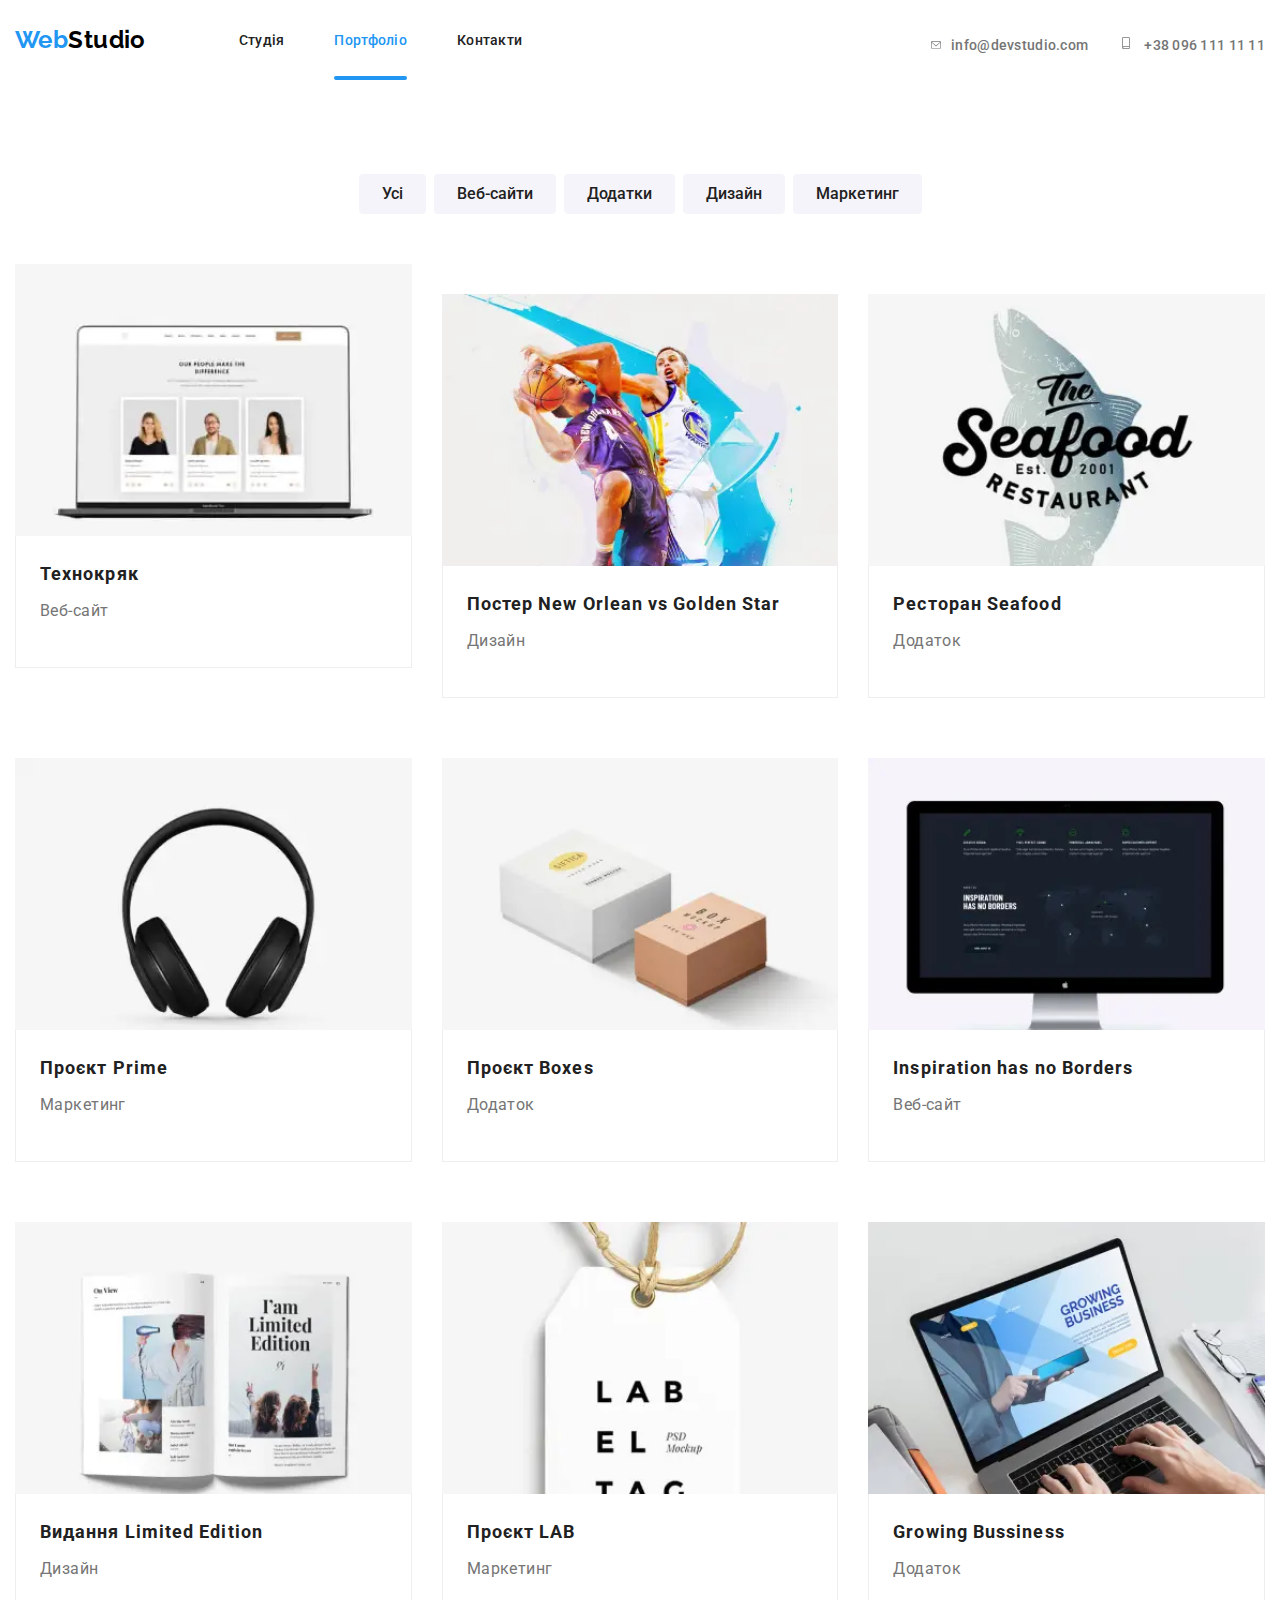
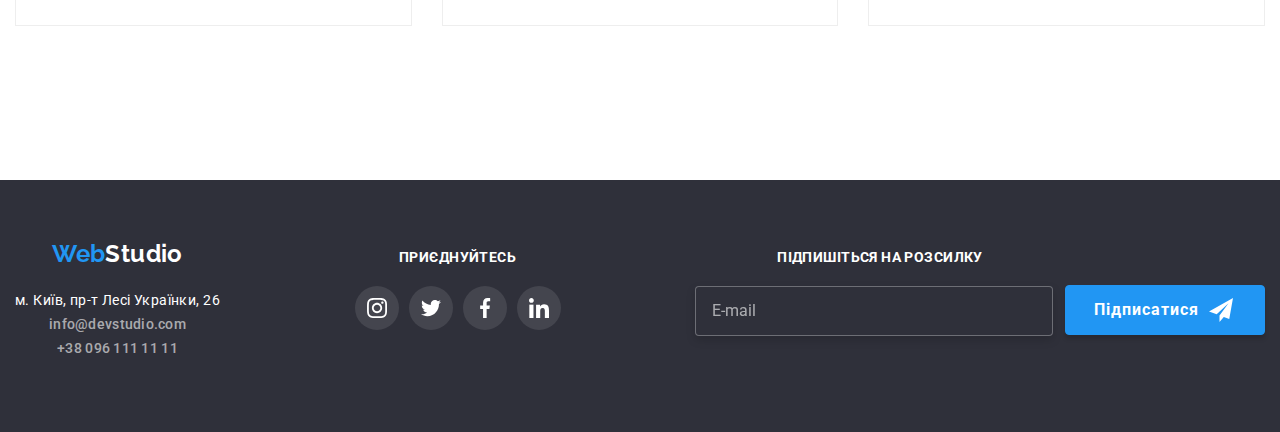
==== commit fe956966: "responsive page Partfolio layout" ====
--- a/portfolio.html
+++ b/portfolio.html
@@ -109,7 +109,30 @@
 					<ul class="partfolio__list list">
 						<li class="partfolio__item">
 							<div class="partfolio__over">
-								<img class="partfolio__image" src="./img/portf1.jpg" alt="Фото трьох співробітників"  />
+								<picture>
+								<source srcset="./img/portfolio1.webp 1x, ./img/portfolio1@2x.webp 2x"
+												media="(min-width:1200px )"
+												type="image/webp"
+								 />
+								<source srcset="./img/portfolio1.jpg 1x, ./img/portfolio1@2x.jpg 2x"
+												media="(min-width:1200px )"
+								 />
+								<source srcset="./img/portfolio1-tablet.webp 1x, ./img/portfolio1@2x-tablet.webp 2x"
+												media="(min-width:768px )"
+												type="image/webp"
+								 />
+								<source srcset="./img/portfolio1-tablet.jpg 1x, ./img/portfolio1@2x-tablet.jpg 2x"
+												media="(min-width:768px )"
+								 />
+								<source srcset="./img/portfolio1-phone.webp 1x, ./img/portfolio1-phone@2x.webp 2x"
+												media="(max-width:767px )"
+												type="image/webp"
+								 />
+								<source srcset="./img/portfolio1-phone.jpg 1x, ./img/portfolio1-phone@2x.jpg 2x"
+												media="(max-width:767px )"
+								 />
+								<img class="team-card__image" src="./img/portfolio1-phone.jpg" alt="Фото трьох співробітників" />
+							</picture>
 								<p class="partfolio__popup">
 									Ресурс пропонує комплексні пропозиції з різним рівнем функціоналу та сервісів. Все це дозволить
 									відвідувачу отримати вичерпні відомості про компанію чи приватну особу.
@@ -122,7 +145,30 @@
 						</li>
 						<li class="partfolio__item">
 							<div class="partfolio__over">
-								<img class="partfolio__image" src="./img/portf2.jpg" alt="Два баскетболісти" width="370" />
+								<picture>
+									<source srcset="./img/portfolio2.webp 1x, ./img/portfolio2@2x.webp 2x"
+													media="(min-width:1200px )"
+													type="image/webp"
+									 />
+									<source srcset="./img/portfolio2.jpg 1x, ./img/portfolio2@2x.jpg 2x"
+													media="(min-width:1200px )"
+									 />
+									<source srcset="./img/portfolio2-tablet.webp 1x, ./img/portfolio2@2x-tablet.webp 2x"
+													media="(min-width:768px )"
+													type="image/webp"
+									 />
+									<source srcset="./img/portfolio2-tablet.jpg 1x, ./img/portfolio2@2x-tablet.jpg 2x"
+													media="(min-width:768px )"
+									 />
+									<source srcset="./img/portfolio2-phone.webp 1x, ./img/portfolio2-phone@2x.webp 2x"
+													media="(max-width:767px )"
+													type="image/webp"
+									 />
+									<source srcset="./img/portfolio2-phone.jpg 1x, ./img/portfolio2-phone@2x.jpg 2x"
+													media="(max-width:767px )"
+									 />
+									<img class="team-card__image" src="./img/portfolio2-phone.jpg" alt="Два баскетболісти" />
+								</picture>
 								<p class="partfolio__popup">
 									Ресурс пропонує комплексні пропозиції з різним рівнем функціоналу та сервісів. Все це дозволить
 									відвідувачу отримати вичерпні відомості про компанію чи приватну особу.
@@ -135,7 +181,30 @@
 						</li>
 						<li class="partfolio__item">
 							<div class="partfolio__over">
-								<img class="partfolio__image" src="./img/portf3.jpg" alt="Лого ресторану" width="370" />
+								<picture>
+									<source srcset="./img/portfolio3.webp 1x, ./img/portfolio3@2x.webp 2x"
+													media="(min-width:1200px )"
+													type="image/webp"
+									 />
+									<source srcset="./img/portfolio3.jpg 1x, ./img/portfolio3@2x.jpg 2x"
+													media="(min-width:1200px )"
+									 />
+									<source srcset="./img/portfolio3-tablet.webp 1x, ./img/portfolio3@2x-tablet.webp 2x"
+													media="(min-width:768px )"
+													type="image/webp"
+									 />
+									<source srcset="./img/portfolio3-tablet.jpg 1x, ./img/portfolio3@2x-tablet.jpg 2x"
+													media="(min-width:768px )"
+									 />
+									<source srcset="./img/portfolio3-phone.webp 1x, ./img/portfolio3-phone@2x.webp 2x"
+													media="(max-width:767px )"
+													type="image/webp"
+									 />
+									<source srcset="./img/portfolio3-phone.jpg 1x, ./img/portfolio3-phone@2x.jpg 2x"
+													media="(max-width:767px )"
+									 />
+									<img class="team-card__image" src="./img/portfolio3-phone.jpg" alt="Лого ресторану" />
+								</picture>
 								<p class="partfolio__popup">
 									Ресурс пропонує комплексні пропозиції з різним рівнем функціоналу та сервісів. Все це дозволить
 									відвідувачу отримати вичерпні відомості про компанію чи приватну особу.
@@ -148,7 +217,30 @@
 						</li>
 						<li class="partfolio__item">
 							<div class="partfolio__over">
-								<img class="partfolio__image" src="./img/portf4.jpg" alt="Навушникі" width="370" />
+								<picture>
+									<source srcset="./img/portfolio4.webp 1x, ./img/portfolio4@2x.webp 2x"
+													media="(min-width:1200px )"
+													type="image/webp"
+									 />
+									<source srcset="./img/portfolio4.jpg 1x, ./img/portfolio4@2x.jpg 2x"
+													media="(min-width:1200px )"
+									 />
+									<source srcset="./img/portfolio4-tablet.webp 1x, ./img/portfolio4@2x-tablet.webp 2x"
+													media="(min-width:768px )"
+													type="image/webp"
+									 />
+									<source srcset="./img/portfolio4-tablet.jpg 1x, ./img/portfolio4@2x-tablet.jpg 2x"
+													media="(min-width:768px )"
+									 />
+									<source srcset="./img/portfolio4-phone.webp 1x, ./img/portfolio4-phone@2x.webp 2x"
+													media="(max-width:767px )"
+													type="image/webp"
+									 />
+									<source srcset="./img/portfolio4-phone.jpg 1x, ./img/portfolio4-phone@2x.jpg 2x"
+													media="(max-width:767px )"
+									 />
+									<img class="team-card__image" src="./img/portfolio4-phone.jpg" alt="Навушникі" />
+								</picture>
 								<p class="partfolio__popup">
 									Ресурс пропонує комплексні пропозиції з різним рівнем функціоналу та сервісів. Все це дозволить
 									відвідувачу отримати вичерпні відомості про компанію чи приватну особу.
@@ -161,7 +253,30 @@
 						</li>
 						<li class="partfolio__item">
 							<div class="partfolio__over">
-								<img class="partfolio__image" src="./img/portf5.jpg" alt="Дві коробки" width="370" />
+								<picture>
+									<source srcset="./img/portfolio5.webp 1x, ./img/portfolio5@2x.webp 2x"
+													media="(min-width:1200px )"
+													type="image/webp"
+									 />
+									<source srcset="./img/portfolio5.jpg 1x, ./img/portfolio5@2x.jpg 2x"
+													media="(min-width:1200px )"
+									 />
+									<source srcset="./img/portfolio5-tablet.webp 1x, ./img/portfolio5@2x-tablet.webp 2x"
+													media="(min-width:768px )"
+													type="image/webp"
+									 />
+									<source srcset="./img/portfolio5-tablet.jpg 1x, ./img/portfolio5@2x-tablet.jpg 2x"
+													media="(min-width:768px )"
+									 />
+									<source srcset="./img/portfolio5-phone.webp 1x, ./img/portfolio5-phone@2x.webp 2x"
+													media="(max-width:767px )"
+													type="image/webp"
+									 />
+									<source srcset="./img/portfolio5-phone.jpg 1x, ./img/portfolio5-phone@2x.jpg 2x"
+													media="(max-width:767px )"
+									 />
+									<img class="team-card__image" src="./img/portfolio5-phone.jpg" alt="Дві коробки" />
+								</picture>
 								<p class="partfolio__popup">
 									Ресурс пропонує комплексні пропозиції з різним рівнем функціоналу та сервісів. Все це дозволить
 									відвідувачу отримати вичерпні відомості про компанію чи приватну особу.
@@ -174,7 +289,30 @@
 						</li>
 						<li class="partfolio__item">
 							<div class="partfolio__over">
-								<img class="partfolio__image" src="./img/portf6.jpg" alt="Монітор" width="370" />
+								<picture>
+									<source srcset="./img/portfolio6.webp 1x, ./img/portfolio6@2x.webp 2x"
+													media="(min-width:1200px )"
+													type="image/webp"
+									 />
+									<source srcset="./img/portfolio6.jpg 1x, ./img/portfolio6@2x.jpg 2x"
+													media="(min-width:1200px )"
+									 />
+									<source srcset="./img/portfolio6-tablet.webp 1x, ./img/portfolio6@2x-tablet.webp 2x"
+													media="(min-width:768px )"
+													type="image/webp"
+									 />
+									<source srcset="./img/portfolio6-tablet.jpg 1x, ./img/portfolio6@2x-tablet.jpg 2x"
+													media="(min-width:768px )"
+									 />
+									<source srcset="./img/portfolio6-phone.webp 1x, ./img/portfolio6-phone@2x.webp 2x"
+													media="(max-width:767px )"
+													type="image/webp"
+									 />
+									<source srcset="./img/portfolio6-phone.jpg 1x, ./img/portfolio6-phone@2x.jpg 2x"
+													media="(max-width:767px )"
+									 />
+									<img class="team-card__image" src="./img/portfolio6-phone.jpg" alt="Монітор" />
+								</picture>
 								<p class="partfolio__popup">
 									Ресурс пропонує комплексні пропозиції з різним рівнем функціоналу та сервісів. Все це дозволить
 									відвідувачу отримати вичерпні відомості про компанію чи приватну особу.
@@ -187,7 +325,30 @@
 						</li>
 						<li class="partfolio__item">
 							<div class="partfolio__over">
-								<img class="partfolio__image" src="./img/portf7.jpg" alt="Відкрита книга" width="370" />
+								<picture>
+									<source srcset="./img/portfolio7.webp 1x, ./img/portfolio7@2x.webp 2x"
+													media="(min-width:1200px )"
+													type="image/webp"
+									 />
+									<source srcset="./img/portfolio7.jpg 1x, ./img/portfolio7@2x.jpg 2x"
+													media="(min-width:1200px )"
+									 />
+									<source srcset="./img/portfolio7-tablet.webp 1x, ./img/portfolio7@2x-tablet.webp 2x"
+													media="(min-width:768px )"
+													type="image/webp"
+									 />
+									<source srcset="./img/portfolio7-tablet.jpg 1x, ./img/portfolio7@2x-tablet.jpg 2x"
+													media="(min-width:768px )"
+									 />
+									<source srcset="./img/portfolio7-phone.webp 1x, ./img/portfolio7-phone@2x.webp 2x"
+													media="(max-width:767px )"
+													type="image/webp"
+									 />
+									<source srcset="./img/portfolio7-phone.jpg 1x, ./img/portfolio7-phone@2x.jpg 2x"
+													media="(max-width:767px )"
+									 />
+									<img class="team-card__image" src="./img/portfolio7-phone.jpg" alt="Відкрита книга" />
+								</picture>
 								<p class="partfolio__popup">
 									Ресурс пропонує комплексні пропозиції з різним рівнем функціоналу та сервісів. Все це дозволить
 									відвідувачу отримати вичерпні відомості про компанію чи приватну особу.
@@ -200,7 +361,30 @@
 						</li>
 						<li class="partfolio__item">
 							<div class="partfolio__over">
-								<img class="partfolio__image" src="./img/portf8.jpg" alt="Єтикетка" width="370" />
+								<picture>
+									<source srcset="./img/portfolio8.webp 1x, ./img/portfolio8@2x.webp 2x"
+													media="(min-width:1200px )"
+													type="image/webp"
+									 />
+									<source srcset="./img/portfolio8.jpg 1x, ./img/portfolio8@2x.jpg 2x"
+													media="(min-width:1200px )"
+									 />
+									<source srcset="./img/portfolio8-tablet.webp 1x, ./img/portfolio8@2x-tablet.webp 2x"
+													media="(min-width:768px )"
+													type="image/webp"
+									 />
+									<source srcset="./img/portfolio8-tablet.jpg 1x, ./img/portfolio8@2x-tablet.jpg 2x"
+													media="(min-width:768px )"
+									 />
+									<source srcset="./img/portfolio8-phone.webp 1x, ./img/portfolio8-phone@2x.webp 2x"
+													media="(max-width:767px )"
+													type="image/webp"
+									 />
+									<source srcset="./img/portfolio8-phone.jpg 1x, ./img/portfolio8-phone@2x.jpg 2x"
+													media="(max-width:767px )"
+									 />
+									<img class="team-card__image" src="./img/portfolio8-phone.jpg" alt="Єтикетка" />
+								</picture>
 								<p class="partfolio__popup">
 									Ресурс пропонує комплексні пропозиції з різним рівнем функціоналу та сервісів. Все це дозволить
 									відвідувачу отримати вичерпні відомості про компанію чи приватну особу.
@@ -213,7 +397,30 @@
 						</li>
 						<li class="partfolio__item">
 							<div class="partfolio__over">
-								<img class="partfolio__image" src="./img/portf9.jpg" alt="Лоптоп" width="370" />
+								<picture>
+									<source srcset="./img/portfolio9.webp 1x, ./img/portfolio9@2x.webp 2x"
+													media="(min-width:1200px )"
+													type="image/webp"
+									 />
+									<source srcset="./img/portfolio9.jpg 1x, ./img/portfolio9@2x.jpg 2x"
+													media="(min-width:1200px )"
+									 />
+									<source srcset="./img/portfolio9-tablet.webp 1x, ./img/portfolio9@2x-tablet.webp 2x"
+													media="(min-width:768px )"
+													type="image/webp"
+									 />
+									<source srcset="./img/portfolio9-tablet.jpg 1x, ./img/portfolio9@2x-tablet.jpg 2x"
+													media="(min-width:768px )"
+									 />
+									<source srcset="./img/portfolio9-phone.webp 1x, ./img/portfolio9-phone@2x.webp 2x"
+													media="(max-width:767px )"
+													type="image/webp"
+									 />
+									<source srcset="./img/portfolio9-phone.jpg 1x, ./img/portfolio9-phone@2x.jpg 2x"
+													media="(max-width:767px )"
+									 />
+									<img class="team-card__image" src="./img/portfolio9-phone.jpg" alt="Лоптоп" />
+								</picture>
 								<p class="partfolio__popup">
 									Ресурс пропонує комплексні пропозиції з різним рівнем функціоналу та сервісів. Все це дозволить
 									відвідувачу отримати вичерпні відомості про компанію чи приватну особу.
@@ -283,5 +490,6 @@
 				</form>
 			</div>
 		</footer>
+		<script defer src="./js/mobile-menu.js"></script>
 	</body>
 </html>
--- a/css/main.min.css
+++ b/css/main.min.css
@@ -1 +1 @@
-:root{--primary-text-color: #757575;--title-text-color: #212121;--accent-color: #2196f3;--primary-white-color: #ffffff;--primary-black-color: #000000;--fist-color-bcg-button: #f5f4fa;--footer-color: #2f303a;--border-color: #ececec;--border-second-color: #eeeeee;--hero-color: #c4c4c4;--icon-color: #afb1b8;--second-color-bcg-button: #188CE8}.link.current{color:var(--accent-color)}.current::after{position:absolute;content:"";display:inline-block;width:100%;height:4px;left:0;bottom:0;border-radius:2px;background-color:var(--accent-color)}html{-webkit-box-sizing:border-box;box-sizing:border-box}body{background-color:var(--primary-white-color);color:var(--primary-text-color);font-family:Roboto,sans-serif;font-weight:400;font-size:14px;line-height:1.2;letter-spacing:.03em}address{font-style:normal}h1,h2,h3,h4,h5,h6,p{margin-top:0;margin-bottom:0}ul,ol{margin-top:0;margin-bottom:0;padding-left:0}.list{list-style:none}.link{text-decoration:none}img{display:block;width:100%;height:auto}.section{padding-top:60px;padding-bottom:60px}@media screen and (min-width: 1200px){.section{padding-top:94px;padding-bottom:94px}}.container{padding-left:15px;padding-right:15px}@media screen and (min-widht: 480px){.container{width:480px;margin-left:auto;margin-right:auto}}@media screen and (min-widht: 768px){.container{width:768px}}@media screen and (min-widht: 1200px){.container{width:1200px}}.logo{color:var(--primary-black-color);font-family:Raleway,sans-serif;font-weight:700;font-size:24px;-webkit-transition:color 250ms cubic-bezier(0.4, 0, 0.2, 1);transition:color 250ms cubic-bezier(0.4, 0, 0.2, 1)}.logo:hover,.logo:focus{color:var(--accent-color)}.logo .logo--color-blue{color:var(--accent-color)}.logo .logo--color-white{color:var(--primary-white-color);-webkit-transition:color 250ms cubic-bezier(0.4, 0, 0.2, 1);transition:color 250ms cubic-bezier(0.4, 0, 0.2, 1)}.logo .logo--color-white:hover,.logo .logo--color-white:focus{color:var(--accent-color)}@media screen and (min-widht: 1200px){.logo{font-size:26px}}.main__backdrop{position:fixed;top:0;left:0;width:100vw;height:100vh;background-color:rgba(0,0,0,.2);opacity:1;-webkit-transition:opacity 2500ms cubic-bezier(0.4, 0, 0.2, 1);transition:opacity 2500ms cubic-bezier(0.4, 0, 0.2, 1)}.main__backdrop.is-hidden{opacity:0;pointer-events:none}.main__modal{position:absolute;top:50%;left:50%;-webkit-transform:translate(-50%, -50%) scale(1);transform:translate(-50%, -50%) scale(1);opacity:1;-webkit-transition:opacity 250ms cubic-bezier(0.4, 0, 0.2, 1),-webkit-transform 250ms cubic-bezier(0.4, 0, 0.2, 1);transition:opacity 250ms cubic-bezier(0.4, 0, 0.2, 1),-webkit-transform 250ms cubic-bezier(0.4, 0, 0.2, 1);transition:transform 250ms cubic-bezier(0.4, 0, 0.2, 1),opacity 250ms cubic-bezier(0.4, 0, 0.2, 1);transition:transform 250ms cubic-bezier(0.4, 0, 0.2, 1),opacity 250ms cubic-bezier(0.4, 0, 0.2, 1),-webkit-transform 250ms cubic-bezier(0.4, 0, 0.2, 1);width:450px;height:609px;padding:40px;background-color:var(--primary-white-color)}.main__backdrop.is-hidden .main__modal{-webkit-transform:translate(-50%, -50%) scale(1.1);transform:translate(-50%, -50%) scale(1.1);opacity:0}.button__modal-close{position:absolute;top:8px;right:8px;display:-webkit-box;display:-ms-flexbox;display:flex;-webkit-box-pack:center;-ms-flex-pack:center;justify-content:center;-webkit-box-align:center;-ms-flex-align:center;align-items:center;width:30px;height:30px;border-radius:50%;border:1px solid rgba(0,0,0,.1);border-color:rgba(0,0,0,0);padding:0;cursor:pointer;-webkit-transition:fill 250ms cubic-bezier(0.4, 0, 0.2, 1);transition:fill 250ms cubic-bezier(0.4, 0, 0.2, 1)}.button__modal-close:hover{fill:var(--accent-color)}@media screen and (min-width: 1200px){.main__modal{width:528px;height:581px}}.contact-form__field{display:block;position:relative;cursor:pointer}.contact-form__field:not(:last-child){margin-bottom:28px}.contact-form__title{margin-bottom:12px;font-weight:700;font-size:20px;line-height:1.5;text-align:center;letter-spacing:.03em;color:var(--primary-black-color);cursor:pointer}.contact-form__input{width:100%;height:40px;border:1px solid rgba(33,33,33,.2);border-radius:4px;margin-top:4px;padding-left:42px;cursor:pointer}.contact-form__input:focus{outline:none;border-color:var(--accent-color)}.contact-form__icon{position:absolute;bottom:50%;left:12px;display:inline-block;-webkit-transform:translateY(50%);transform:translateY(50%);-webkit-transition:fill 550ms cubic-bezier(0.4, 0, 0.2, 1);transition:fill 550ms cubic-bezier(0.4, 0, 0.2, 1)}.contact-form__text{position:absolute;bottom:50%;left:40px;-webkit-transform:translateY(50%);transform:translateY(50%);-webkit-transition:-webkit-transform 550ms cubic-bezier(0.4, 0, 0.2, 1);transition:-webkit-transform 550ms cubic-bezier(0.4, 0, 0.2, 1);transition:transform 550ms cubic-bezier(0.4, 0, 0.2, 1);transition:transform 550ms cubic-bezier(0.4, 0, 0.2, 1), -webkit-transform 550ms cubic-bezier(0.4, 0, 0.2, 1)}.contact-form__input:not(:-moz-placeholder-shown)+.contact-form__text{transform:translate(-40px, -18px)}.contact-form__input:not(:-ms-input-placeholder)+.contact-form__text{transform:translate(-40px, -18px)}.contact-form__input:focus+.contact-form__text,.contact-form__input:not(:placeholder-shown)+.contact-form__text{-webkit-transform:translate(-40px, -18px);transform:translate(-40px, -18px)}.contact-form__field:focus-within>.contact-form__icon,.contact-form__field:focus-within>.contact-form__text,.contact-form__field:focus-within>.contact-form__textarea{fill:var(--accent-color);color:var(--accent-color)}.contact-form__messege{position:relative;width:100%;height:120px;resize:none;margin-top:4px;padding:12px 16px;border:1px solid rgba(33,33,33,.2);border-radius:4px;margin-top:4px;cursor:pointer}.contact-form__messege:focus{outline:none;border-color:var(--accent-color)}.contact-form__messege::-webkit-input-placeholder{font-weight:400;font-size:12px;line-height:1.17;letter-spacing:.01em;color:rgba(117,117,117,.5)}.contact-form__messege::-moz-placeholder{font-weight:400;font-size:12px;line-height:1.17;letter-spacing:.01em;color:rgba(117,117,117,.5)}.contact-form__messege:-ms-input-placeholder{font-weight:400;font-size:12px;line-height:1.17;letter-spacing:.01em;color:rgba(117,117,117,.5)}.contact-form__messege::-ms-input-placeholder{font-weight:400;font-size:12px;line-height:1.17;letter-spacing:.01em;color:rgba(117,117,117,.5)}.contact-form__messege::placeholder{font-weight:400;font-size:12px;line-height:1.17;letter-spacing:.01em;color:rgba(117,117,117,.5)}.contact-form__textarea{position:absolute;bottom:50%;left:40px;-webkit-transform:translateY(50%);transform:translateY(50%);-webkit-transition:-webkit-transform 550ms cubic-bezier(0.4, 0, 0.2, 1);transition:-webkit-transform 550ms cubic-bezier(0.4, 0, 0.2, 1);transition:transform 550ms cubic-bezier(0.4, 0, 0.2, 1);transition:transform 550ms cubic-bezier(0.4, 0, 0.2, 1), -webkit-transform 550ms cubic-bezier(0.4, 0, 0.2, 1)}.contact-form__messege:not(:-moz-placeholder-shown)+.contact-form__textarea{transform:translate(-40px, -60px)}.contact-form__messege:not(:-ms-input-placeholder)+.contact-form__textarea{transform:translate(-40px, -60px)}.contact-form__messege:focus+.contact-form__textarea,.contact-form__messege:not(:placeholder-shown)+.contact-form__textarea{-webkit-transform:translate(-40px, -60px);transform:translate(-40px, -60px)}.contact-form__label{display:-webkit-box;display:-ms-flexbox;display:flex;-webkit-box-align:center;-ms-flex-align:center;align-items:center;font-size:12px;line-height:1.17;cursor:pointer}.contact-form__checkbox{-webkit-appearance:none;-moz-appearance:none;appearance:none}.contact-form__chek-ikon{display:inline-block;width:16px;height:15px;margin-right:9px;border:2px solid var(--primary-black-color);border-radius:2px;cursor:pointer}.contact-form__checkbox:focus+.contact-form__chek-ikon{border-color:var(--accent-color)}.contact-form__checkbox:checked+.contact-form__chek-ikon{background-color:var(--accent-color);border-color:var(--accent-color);background-image:url(../img/icon-check.svg);background-size:contain;background-origin:border-box}.contact-form__contract{color:var(--accent-color);margin-left:4px}.button-submit{display:block;-webkit-box-align:center;-ms-flex-align:center;align-items:center;min-width:200px;height:50px;padding:10px 52px;margin-top:30px;margin-right:auto;margin-left:auto;color:var(--primary-white-color);background-color:var(--accent-color);border-color:var(--accent-color);font-weight:700;font-size:16px;line-height:1.88;letter-spacing:.06em;font-family:inherit;text-decoration:none;text-align:center;-webkit-box-shadow:0px 4px 4px rgba(0,0,0,.15);box-shadow:0px 4px 4px rgba(0,0,0,.15);border-radius:4px;border:1px solid;cursor:pointer;-webkit-transition:background 550ms cubic-bezier(0.4, 0, 0.2, 1),-webkit-box-shadow 550ms cubic-bezier(0.4, 0, 0.2, 1);transition:background 550ms cubic-bezier(0.4, 0, 0.2, 1),-webkit-box-shadow 550ms cubic-bezier(0.4, 0, 0.2, 1);transition:background 550ms cubic-bezier(0.4, 0, 0.2, 1),box-shadow 550ms cubic-bezier(0.4, 0, 0.2, 1);transition:background 550ms cubic-bezier(0.4, 0, 0.2, 1),box-shadow 550ms cubic-bezier(0.4, 0, 0.2, 1),-webkit-box-shadow 550ms cubic-bezier(0.4, 0, 0.2, 1)}.button-submit:hover,.button-submit:focus{background:var(--second-color-bcg-button);-webkit-box-shadow:0px 3px 1px rgba(0,0,0,.1),0px 1px 2px rgba(0,0,0,.08),0px 2px 2px rgba(0,0,0,.12);box-shadow:0px 3px 1px rgba(0,0,0,.1),0px 1px 2px rgba(0,0,0,.08),0px 2px 2px rgba(0,0,0,.12)}@media screen and (min-width: 1200px){.contact-form__title{font-size:20px;line-height:1.17}.contact-form__label{font-size:14px;line-height:1.71}}.team-social{display:-webkit-box;display:-ms-flexbox;display:flex;-webkit-box-pack:justify;-ms-flex-pack:justify;justify-content:space-between;width:206px}.team-social__link{display:-webkit-box;display:-ms-flexbox;display:flex;-webkit-box-pack:center;-ms-flex-pack:center;justify-content:center;-webkit-box-align:center;-ms-flex-align:center;align-items:center;width:44px;height:44px;background-color:var(--primary-white-color);border-radius:50%;-webkit-transition:background-color 250ms cubic-bezier(0.4, 0, 0.2, 1),fill 250ms cubic-bezier(0.4, 0, 0.2, 1);transition:background-color 250ms cubic-bezier(0.4, 0, 0.2, 1),fill 250ms cubic-bezier(0.4, 0, 0.2, 1)}.team-social__link:hover,.team-social__link:focus{background-color:var(--accent-color)}.team-social__icon{fill:var(--icon-color)}.team-social__link:hover .team-social__icon,.team-social__link:focus .team-social__icon{fill:var(--primary-white-color)}.join__title{margin-bottom:20px;font-weight:700;font-size:14px;line-height:1,14;letter-spacing:.03em;text-transform:uppercase;color:var(--primary-white-color);text-align:center}.join-social{display:-webkit-box;display:-ms-flexbox;display:flex;-webkit-box-pack:justify;-ms-flex-pack:justify;justify-content:space-between;width:206px;margin-left:auto;margin-right:auto}.join-social__link{display:-webkit-box;display:-ms-flexbox;display:flex;-webkit-box-pack:center;-ms-flex-pack:center;justify-content:center;-webkit-box-align:center;-ms-flex-align:center;align-items:center;width:44px;height:44px;background-color:rgba(255,255,255,.1);border-radius:50%;-webkit-transition:background-color 250ms cubic-bezier(0.4, 0, 0.2, 1);transition:background-color 250ms cubic-bezier(0.4, 0, 0.2, 1)}.join-social__link:hover,.join-social__link:focus{background-color:var(--accent-color)}.join-social__icon{fill:var(--primary-white-color)}@media screen and (min-width: 1200px){.join-social{margin-left:0;margin-right:0}}.page-header{position:relative;background-color:var(--primary-white-color)}.nav{display:-webkit-box;display:-ms-flexbox;display:flex;-webkit-box-pack:justify;-ms-flex-pack:justify;justify-content:space-between;-webkit-box-align:center;-ms-flex-align:center;align-items:center;height:60px}.site-nav{display:none}.auth-nav{display:none}.mobile-menu-button{background-color:rgba(0,0,0,0);border:none;padding:0;line-height:0}.mobile-menu{position:absolute;top:0;bottom:0;width:100%;height:100vh;overflow:auto;opacity:0;visibility:hidden;pointer-events:none;background-color:var(--primary-white-color);-webkit-transition:opacity 500ms cubic-bezier(0.4, 0, 0.2, 1),visibility 500ms cubic-bezier(0.4, 0, 0.2, 1);transition:opacity 500ms cubic-bezier(0.4, 0, 0.2, 1),visibility 500ms cubic-bezier(0.4, 0, 0.2, 1)}.mobile-menu.is-open{opacity:1;visibility:visible;pointer-events:auto}.mobile-menu__container{position:relative;padding-top:48px;padding-bottom:48px;padding-left:40px}.mobile-menu__close-button{position:absolute;top:10px;right:15px;background-color:rgba(0,0,0,0);border:none;padding:0;line-height:0;-webkit-transition:fill 500ms cubic-bezier(0.4, 0, 0.2, 1);transition:fill 500ms cubic-bezier(0.4, 0, 0.2, 1)}.mobile-menu__close-button:hover,.mobile-menu__close-button:focus{fill:var(--accent-color)}.mobile-menu__link{font-weight:500;font-size:40px;line-height:1,175;letter-spacing:.02em;color:var(--title-text-color)}.mobile-menu__list{margin-bottom:306px}.mobile-menu__item:hover,.mobile-menu__item:focus{color:var(--accent-color)}.mobile-menu__item:not(:last-child){margin-bottom:32px}.mobi-menu-auth__item:not(:last-child){margin-bottom:32px}.mobi-menu-auth__phone{font-weight:500;font-size:34px;line-height:1.176;letter-spacing:.02em;color:var(--accent-color)}.mobi-menu-auth__mail{font-weight:500;font-size:24px;line-height:1.167;letter-spacing:.02em;color:var(--primary-text-color)}.mobi-social__list{display:-webkit-box;display:-ms-flexbox;display:flex;-webkit-box-pack:start;-ms-flex-pack:start;justify-content:flex-start;-webkit-box-align:center;-ms-flex-align:center;align-items:center;margin-top:63px}.mobi-social__item:not(:last-child){padding-right:20px}.mobi-social__item--side::after{content:" ";position:absolute;display:inline-block;width:1px;height:22px;margin-left:10px;background-color:rgba(33,33,33,.2)}.mobile-social__link{font-weight:500;font-size:18px;letter-spacing:.02em;color:var(--accent-color)}@media screen and (min-width: 768px){.nav{height:80px}.site-nav{display:-webkit-box;display:-ms-flexbox;display:flex;-webkit-box-align:center;-ms-flex-align:center;align-items:center;-webkit-box-pack:center;-ms-flex-pack:center;justify-content:center}.site-nav__link{position:relative}.site-nav__link:hover,.site-nav__link:focus{color:var(--accent-color)}.site-nav__link{color:var(--title-text-color);font-weight:500;font-size:14px;line-height:1.15;letter-spacing:.02em;padding-top:32px;padding-bottom:32px;-webkit-transition:color 250ms cubic-bezier(0.4, 0, 0.2, 1);transition:color 250ms cubic-bezier(0.4, 0, 0.2, 1)}.site-nav__link:hover,.site-nav__link:focus{color:var(--accent-color);fill:var(--accent-color)}.site-nav__item:not(:last-child){margin-right:50px}.auth-nav{display:block;margin-top:21px}.auth-nav__link{display:-webkit-box;display:-ms-flexbox;display:flex;color:var(--primary-text-color);font-weight:500;font-size:14px;line-height:1.15;letter-spacing:.02em;-webkit-transition:color 250ms cubic-bezier(0.4, 0, 0.2, 1);transition:color 250ms cubic-bezier(0.4, 0, 0.2, 1)}.auth-nav__link:hover,.auth-nav__link:focus{color:var(--accent-color);fill:var(--accent-color)}.auth-nav__item:not(:last-child){margin-bottom:10px}.auth-nav__icon{-webkit-transition:fill 250ms cubic-bezier(0.4, 0, 0.2, 1);transition:fill 250ms cubic-bezier(0.4, 0, 0.2, 1)}.auth-nav__link:hover .auth-nav__icon,.auth-nav__link:focus .auth-nav__icon{color:var(--accent-color);fill:var(--accent-color)}.auth-nav__icon--smartphone{fill:var(--primary-text-color);width:16px;height:12px;margin-right:10px}.auth-nav__icon--envelope{fill:var(--primary-text-color);width:10px;height:16px;margin-right:10px}.mobile-menu-button{display:none}}@media screen and (min-width: 1200px){.nav{-webkit-box-align:center;-ms-flex-align:center;align-items:center;-webkit-box-pack:start;-ms-flex-pack:start;justify-content:flex-start}.site-nav{-webkit-box-pack:start;-ms-flex-pack:start;justify-content:flex-start;margin-left:93px}.auth-nav{display:-webkit-box;display:-ms-flexbox;display:flex;margin-left:auto}.auth-nav__link{display:-webkit-box;display:-ms-flexbox;display:flex;padding-top:32px;padding-bottom:32px}.auth-nav__item:not(:last-child){margin-right:30px}}.hero{max-width:480px;height:400px;margin-left:auto;margin-right:auto;background-image:-webkit-gradient(linear, left top, left bottom, from(rgba(47, 48, 58, 0.4)), to(rgba(47, 48, 58, 0.4))),url(../img/hero-fon-phone.jpg);background-image:linear-gradient(rgba(47, 48, 58, 0.4), rgba(47, 48, 58, 0.4)),url(../img/hero-fon-phone.jpg);background-repeat:no-repeat;background-size:cover;background-position:center;padding-top:118px;padding-bottom:118px;text-align:center;background-color:var(--hero-color)}@media(min-device-pixel-ratio: 2),(-webkit-min-device-pixel-ratio: 2),(min-resolution: 192dpi),(min-resolution: 2dppx){.hero{background-image:-webkit-gradient(linear, left top, left bottom, from(rgba(47, 48, 58, 0.4)), to(rgba(47, 48, 58, 0.4))),url(../img/hero-fon-phone@2x.jpg);background-image:linear-gradient(rgba(47, 48, 58, 0.4), rgba(47, 48, 58, 0.4)),url(../img/hero-fon-phone@2x.jpg)}}.hero__title{width:360px;margin-left:auto;margin-right:auto;margin-bottom:30px;color:var(--primary-white-color);font-weight:900;font-size:26px;line-height:1.62;letter-spacing:.06em;text-transform:uppercase}.button--hero{display:inline-block;-webkit-box-align:center;-ms-flex-align:center;align-items:center;min-width:200px;padding:10px 24px;color:var(--primary-white-color);background-color:var(--accent-color);font-family:inherit;font-weight:700;font-size:16px;line-height:1.88;-webkit-box-shadow:0px 4px 4px rgba(0,0,0,.15);box-shadow:0px 4px 4px rgba(0,0,0,.15);border-radius:4px;letter-spacing:.06em;-webkit-transition:background-color 250ms cubic-bezier(0.4, 0, 0.2, 1),color 250ms cubic-bezier(0.4, 0, 0.2, 1);transition:background-color 250ms cubic-bezier(0.4, 0, 0.2, 1),color 250ms cubic-bezier(0.4, 0, 0.2, 1)}.button--hero:hover,.button--hero:focus{color:var(--primary-black-color);background-color:var(--primary-text-color)}@media screen and (min-width: 768px){.hero{max-width:768px;background-image:-webkit-gradient(linear, left top, left bottom, from(rgba(47, 48, 58, 0.4)), to(rgba(47, 48, 58, 0.4))),url(../img/hero-fon-tabl.jpg);background-image:linear-gradient(rgba(47, 48, 58, 0.4), rgba(47, 48, 58, 0.4)),url(../img/hero-fon-tabl.jpg)}}@media screen and (min-width: 768px)and (min-device-pixel-ratio: 2),screen and (min-width: 768px)and (-webkit-min-device-pixel-ratio: 2),screen and (min-width: 768px)and (min-resolution: 192dpi),screen and (min-width: 768px)and (min-resolution: 2dppx){.hero{background-image:-webkit-gradient(linear, left top, left bottom, from(rgba(47, 48, 58, 0.4)), to(rgba(47, 48, 58, 0.4))),url(../img/hero-fon-tabl@2x.jpg);background-image:linear-gradient(rgba(47, 48, 58, 0.4), rgba(47, 48, 58, 0.4)),url(../img/hero-fon-tabl@2x.jpg)}}@media screen and (min-width: 1200px){.hero{max-width:1600px;height:600px;padding-top:200px;padding-bottom:280px;background-image:-webkit-gradient(linear, left top, left bottom, from(rgba(47, 48, 58, 0.4)), to(rgba(47, 48, 58, 0.4))),url(../img/hero-fon.jpg);background-image:linear-gradient(rgba(47, 48, 58, 0.4), rgba(47, 48, 58, 0.4)),url(../img/hero-fon.jpg)}}@media screen and (min-width: 1200px)and (min-device-pixel-ratio: 2),screen and (min-width: 1200px)and (-webkit-min-device-pixel-ratio: 2),screen and (min-width: 1200px)and (min-resolution: 192dpi),screen and (min-width: 1200px)and (min-resolution: 2dppx){.hero{background-image:-webkit-gradient(linear, left top, left bottom, from(rgba(47, 48, 58, 0.4)), to(rgba(47, 48, 58, 0.4))),url(../img/hero-fon@2x.jpg);background-image:linear-gradient(rgba(47, 48, 58, 0.4), rgba(47, 48, 58, 0.4)),url(../img/hero-fon@2x.jpg)}}@media screen and (min-width: 1200px){.hero__title{width:696px;font-size:44px;line-height:1.36}}@media screen and (min-width: 1200px){.button--hero{min-width:216px;padding:10px 32px}}.feature-card:not(:last-child){margin-bottom:30px}.feature-card__wrapper{display:-webkit-box;display:-ms-flexbox;display:flex;min-width:270px;height:120px;-webkit-box-pack:center;-ms-flex-pack:center;justify-content:center;-webkit-box-align:center;-ms-flex-align:center;align-items:center;margin-left:auto;margin-right:auto;padding:25px 100px;margin-bottom:30px;background-color:var(--fist-color-bcg-button);border-radius:4px}.feature__title{visibility:hidden;pointer-events:none;position:absolute}.feature-card__name{margin-bottom:10px;color:var(--title-text-color);font-weight:700;line-height:1.15;text-transform:uppercase;text-align:center}.feature-card__text{line-height:1.7}@media screen and (min-width: 768px){.feature__list{display:-webkit-box;display:-ms-flexbox;display:flex;-ms-flex-wrap:wrap;flex-wrap:wrap;gap:30px}.feature-card{margin:0;-ms-flex-preferred-size:calc((100% - 30px)/2);flex-basis:calc((100% - 30px)/2)}}@media screen and (min-width: 1200px){.feature-card{-ms-flex-preferred-size:calc((100% - 90px)/4);flex-basis:calc((100% - 90px)/4)}}.work{display:none}@media screen and (min-width: 1200px){.work{display:block}.work__list{display:-webkit-box;display:-ms-flexbox;display:flex;-webkit-box-pack:justify;-ms-flex-pack:justify;justify-content:space-between}.work__title{margin-bottom:50px}.work__title{color:var(--title-text-color);font-weight:700;font-size:36px;line-height:1.16;text-align:center}}.team{background-color:var(--fist-color-bcg-button)}.team__title{color:var(--title-text-color);font-weight:700;font-size:28px;line-height:1.79;text-align:center;margin-bottom:30px}.team__list{display:block}.team-card{display:-webkit-box;display:-ms-flexbox;display:flex;padding-bottom:30px;-webkit-box-align:center;-ms-flex-align:center;align-items:center;-webkit-box-orient:vertical;-webkit-box-direction:normal;-ms-flex-direction:column;flex-direction:column;background-color:var(--primary-white-color);margin-bottom:30px}.team-card__name{margin-top:30px;margin-bottom:10px;color:var(--title-text-color);font-weight:500;font-size:16px}.team-card__text{margin-bottom:16px;color:var(--primary-text-color);font-size:16px}@media screen and (min-width: 768px){.team__list{display:-webkit-box;display:-ms-flexbox;display:flex;-ms-flex-wrap:wrap;flex-wrap:wrap;-webkit-box-align:stretch;-ms-flex-align:stretch;align-items:stretch;gap:30px}.team-card{margin-bottom:0;-ms-flex-preferred-size:calc((100% - 30px)/2);flex-basis:calc((100% - 30px)/2)}}@media screen and (min-width: 1200px){.team__title{font-size:36px;line-height:1.91;margin-bottom:50px}.team-card{-ms-flex-preferred-size:calc((100% - 90px)/4);flex-basis:calc((100% - 90px)/4)}}.clients__title{margin-bottom:30px;color:var(--title-text-color);font-weight:700;font-size:28px;line-height:1.79;text-align:center}.clients-card{display:-webkit-box;display:-ms-flexbox;display:flex;-ms-flex-wrap:wrap;flex-wrap:wrap;gap:30px}.clients-card__item{display:-webkit-box;display:-ms-flexbox;display:flex;-ms-flex-preferred-size:calc((100% - 30px)/2);flex-basis:calc((100% - 30px)/2);-webkit-box-pack:center;-ms-flex-pack:center;justify-content:center;-webkit-box-align:center;-ms-flex-align:center;align-items:center;height:92px;border:1px solid var(--icon-color);border-radius:4px;-webkit-transition:border-color 250ms cubic-bezier(0.4, 0, 0.2, 1),fill 250ms cubic-bezier(0.4, 0, 0.2, 1);transition:border-color 250ms cubic-bezier(0.4, 0, 0.2, 1),fill 250ms cubic-bezier(0.4, 0, 0.2, 1)}.clients-card__item:hover,.clients-card__item:focus{border-color:var(--accent-color)}.clients-card__icon{fill:var(--icon-color)}.clients-card__link:hover .clients-card__icon,.clients-card__link:focus .clients-card__icon{fill:var(--accent-color)}@media screen and (min-width: 768px){.clients-card__item{-ms-flex-preferred-size:calc((100% - 60px)/3);flex-basis:calc((100% - 60px)/3)}}@media screen and (min-width: 1200px){.clients-card__item{-ms-flex-preferred-size:calc((100% - 150px)/6);flex-basis:calc((100% - 150px)/6)}.clients__title{font-size:36px;line-height:1.91;margin-bottom:50px}}.footer{background-color:var(--footer-color)}.footer-wrapper{padding-top:60px;padding-bottom:60px;text-align:center}.footer-address{margin-bottom:60px}.footer-address__list{margin-top:20px}.footer-address__link{margin-top:9px;font-weight:500;font-size:14px;line-height:1.15;letter-spacing:.02em;color:rgba(255,255,255,.6);line-height:1.71;-webkit-transition:color 250ms cubic-bezier(0.4, 0, 0.2, 1);transition:color 250ms cubic-bezier(0.4, 0, 0.2, 1)}.footer-address__link:hover,.footer-address__link:focus{color:var(--accent-color)}.footer-address__item{color:var(--primary-white-color);line-height:1.71;-webkit-transition:color 250ms cubic-bezier(0.4, 0, 0.2, 1);transition:color 250ms cubic-bezier(0.4, 0, 0.2, 1)}.footer-address__item:hover{color:var(--accent-color)}.footer-form{margin-top:60px}.footer-form__label{display:block;font-weight:700;font-size:14px;line-height:1.14;letter-spacing:.03em;text-transform:uppercase;color:var(--primary-white-color);cursor:pointer}.footer-form__input{display:block;margin-top:20px;margin-right:auto;margin-left:auto;min-width:450px;height:50px;padding-left:16px;border:1px solid rgba(255,255,255,.3);border-radius:4px;-webkit-filter:drop-shadow(0px 4px 4px rgba(0, 0, 0, 0.15));filter:drop-shadow(0px 4px 4px rgba(0, 0, 0, 0.15));background-color:var(--footer-color);color:rgba(255,255,255,.6);cursor:pointer}.footer-form__input::-webkit-input-placeholder{font-weight:400;font-size:16px;line-height:1.25;color:rgba(255,255,255,.6)}.footer-form__input::-moz-placeholder{font-weight:400;font-size:16px;line-height:1.25;color:rgba(255,255,255,.6)}.footer-form__input:-ms-input-placeholder{font-weight:400;font-size:16px;line-height:1.25;color:rgba(255,255,255,.6)}.footer-form__input::-ms-input-placeholder{font-weight:400;font-size:16px;line-height:1.25;color:rgba(255,255,255,.6)}.footer-form__input::placeholder{font-weight:400;font-size:16px;line-height:1.25;color:rgba(255,255,255,.6)}.footer-form__input:focus{outline:none;border-color:var(--accent-color)}.button-footer{display:-webkit-inline-box;display:-ms-inline-flexbox;display:inline-flex;-webkit-box-align:center;-ms-flex-align:center;align-items:center;min-width:200px;height:50px;padding:10px 28px;margin-top:35px;margin-right:auto;margin-left:auto;color:var(--primary-white-color);background-color:var(--accent-color);border-color:var(--accent-color);font-weight:700;font-size:16px;line-height:1.88;letter-spacing:.06em;font-family:inherit;text-decoration:none;text-align:center;-webkit-box-shadow:0px 4px 4px rgba(0,0,0,.15);box-shadow:0px 4px 4px rgba(0,0,0,.15);border-radius:4px;border:1px solid var(--accent-color);cursor:pointer;-webkit-transition:-webkit-box-shadow 500ms cubic-bezier(0.4, 0, 0.2, 1);transition:-webkit-box-shadow 500ms cubic-bezier(0.4, 0, 0.2, 1);transition:box-shadow 500ms cubic-bezier(0.4, 0, 0.2, 1);transition:box-shadow 500ms cubic-bezier(0.4, 0, 0.2, 1), -webkit-box-shadow 500ms cubic-bezier(0.4, 0, 0.2, 1)}.button-footer::after{content:"";width:24px;height:24px;margin-left:10px;background-image:url(../img/icon-send.svg);background-size:contain;background-origin:border-box}.button-footer:hover,.button-footer:focus{-webkit-box-shadow:0px 3px 1px rgba(0,0,0,.1),0px 1px 2px rgba(0,0,0,.08),0px 2px 2px rgba(0,0,0,.12);box-shadow:0px 3px 1px rgba(0,0,0,.1),0px 1px 2px rgba(0,0,0,.08),0px 2px 2px rgba(0,0,0,.12)}@media screen and (min-width: 768px){.footer-wrapper{display:-webkit-box;display:-ms-flexbox;display:flex;-ms-flex-wrap:wrap;flex-wrap:wrap;-webkit-box-align:baseline;-ms-flex-align:baseline;align-items:baseline;-webkit-box-pack:justify;-ms-flex-pack:justify;justify-content:space-between;padding-left:76px;padding-right:89px;height:463px}.footer-address{margin-bottom:0}.footer-form{margin-left:auto;margin-right:auto}}@media screen and (min-width: 1200px){.footer-wrapper{-ms-flex-wrap:nowrap;flex-wrap:nowrap;-webkit-box-pack:justify;-ms-flex-pack:justify;justify-content:space-between;padding-left:15px;padding-right:15px;height:252px}.footer-form{display:-webkit-box;display:-ms-flexbox;display:flex;margin-left:0;margin-right:0;margin-top:0}.footer-form__input{min-width:358px;margin-right:12px}}.partfolio__list{display:grid;grid-template-columns:repeat(auto-fill, 370px);gap:30px}.partfolio__title{visibility:hidden;pointer-events:none;position:absolute}.filter{-ms-flex-wrap:wrap;flex-wrap:wrap;-webkit-box-align:start;-ms-flex-align:start;align-items:flex-start;margin-bottom:50px}.filter__item:not(:last-child){margin-right:8px}.filter-button{padding:6px 22px;color:var(--title-text-color);background-color:var(--fist-color-bcg-button);font-family:inherit;font-weight:500;font-size:16px;line-height:1.62;border-radius:4px;border:1px solid var(--fist-color-bcg-button);-webkit-transition:background-color 250ms cubic-bezier(0.4, 0, 0.2, 1),color 250ms cubic-bezier(0.4, 0, 0.2, 1),-webkit-box-shadow 250ms cubic-bezier(0.4, 0, 0.2, 1);transition:background-color 250ms cubic-bezier(0.4, 0, 0.2, 1),color 250ms cubic-bezier(0.4, 0, 0.2, 1),-webkit-box-shadow 250ms cubic-bezier(0.4, 0, 0.2, 1);transition:background-color 250ms cubic-bezier(0.4, 0, 0.2, 1),color 250ms cubic-bezier(0.4, 0, 0.2, 1),box-shadow 250ms cubic-bezier(0.4, 0, 0.2, 1);transition:background-color 250ms cubic-bezier(0.4, 0, 0.2, 1),color 250ms cubic-bezier(0.4, 0, 0.2, 1),box-shadow 250ms cubic-bezier(0.4, 0, 0.2, 1),-webkit-box-shadow 250ms cubic-bezier(0.4, 0, 0.2, 1)}.filter-button:hover,.filter-button:focus{color:var(--primary-white-color);background-color:var(--accent-color);-webkit-box-shadow:0px 3px 1px rgba(0,0,0,.1),0px 1px 2px rgba(0,0,0,.08),0px 2px 2px rgba(0,0,0,.12);box-shadow:0px 3px 1px rgba(0,0,0,.1),0px 1px 2px rgba(0,0,0,.08),0px 2px 2px rgba(0,0,0,.12)}.partfolio__item{display:-webkit-box;display:-ms-flexbox;display:flex;-webkit-box-orient:vertical;-webkit-box-direction:normal;-ms-flex-direction:column;flex-direction:column;-webkit-transition:-webkit-box-shadow 250ms cubic-bezier(0.4, 0, 0.2, 1);transition:-webkit-box-shadow 250ms cubic-bezier(0.4, 0, 0.2, 1);transition:box-shadow 250ms cubic-bezier(0.4, 0, 0.2, 1);transition:box-shadow 250ms cubic-bezier(0.4, 0, 0.2, 1), -webkit-box-shadow 250ms cubic-bezier(0.4, 0, 0.2, 1)}.partfolio__item:hover,.partfolio__item:focus{-webkit-box-shadow:0px 1px 1px rgba(0,0,0,.12),0px 4px 4px rgba(0,0,0,.06),1px 4px 6px rgba(0,0,0,.16);box-shadow:0px 1px 1px rgba(0,0,0,.12),0px 4px 4px rgba(0,0,0,.06),1px 4px 6px rgba(0,0,0,.16)}.partfolio__inner{padding:20px;border-right:1px solid var(--border-second-color);border-bottom:1px solid var(--border-second-color);border-left:1px solid var(--border-second-color)}.partfolio__label{margin-bottom:4px;color:var(--title-text-color);font-weight:700;font-size:18px;line-height:2;letter-spacing:.06em}.partfolio__name{color:var(--primary-text-color);font-size:16px;line-height:1.88}.partfolio__over{position:relative;overflow:hidden}.partfolio__popup{display:block;position:absolute;top:0;left:0;width:370px;height:294px;font-size:18px;line-height:1,56;padding:63px 24px;color:var(--primary-white-color);background-color:var(--accent-color);opacity:0;-webkit-transform:translateY(100%);transform:translateY(100%);-webkit-transition:-webkit-transform 500ms cubic-bezier(0.4, 0, 0.2, 1);transition:-webkit-transform 500ms cubic-bezier(0.4, 0, 0.2, 1);transition:transform 500ms cubic-bezier(0.4, 0, 0.2, 1);transition:transform 500ms cubic-bezier(0.4, 0, 0.2, 1), -webkit-transform 500ms cubic-bezier(0.4, 0, 0.2, 1)}.partfolio__item:hover .partfolio__popup,.partfolio__item:focus .partfolio__popup{opacity:1;-webkit-transform:translateY(0);transform:translateY(0)}/*# sourceMappingURL=main.min.css.map */+:root{--primary-text-color: #757575;--title-text-color: #212121;--accent-color: #2196f3;--primary-white-color: #ffffff;--primary-black-color: #000000;--fist-color-bcg-button: #f5f4fa;--footer-color: #2f303a;--border-color: #ececec;--border-second-color: #eeeeee;--hero-color: #c4c4c4;--icon-color: #afb1b8;--second-color-bcg-button: #188CE8}.link.current{color:var(--accent-color)}.current::after{position:absolute;content:"";display:inline-block;width:100%;height:4px;left:0;bottom:0;border-radius:2px;background-color:var(--accent-color)}html{-webkit-box-sizing:border-box;box-sizing:border-box}body{background-color:var(--primary-white-color);color:var(--primary-text-color);font-family:Roboto,sans-serif;font-weight:400;font-size:14px;line-height:1.2;letter-spacing:.03em}address{font-style:normal}h1,h2,h3,h4,h5,h6,p{margin-top:0;margin-bottom:0}ul,ol{margin-top:0;margin-bottom:0;padding-left:0}.list{list-style:none}.link{text-decoration:none}img{display:block;width:100%;height:auto}.section{padding-top:60px;padding-bottom:60px}@media screen and (min-width: 1200px){.section{padding-top:94px;padding-bottom:94px}}.container{padding-left:15px;padding-right:15px}@media screen and (min-widht: 480px){.container{width:480px;margin-left:auto;margin-right:auto}}@media screen and (min-widht: 768px){.container{width:768px}}@media screen and (min-widht: 1200px){.container{width:1200px}}.logo{color:var(--primary-black-color);font-family:Raleway,sans-serif;font-weight:700;font-size:24px;-webkit-transition:color 250ms cubic-bezier(0.4, 0, 0.2, 1);transition:color 250ms cubic-bezier(0.4, 0, 0.2, 1)}.logo:hover,.logo:focus{color:var(--accent-color)}.logo .logo--color-blue{color:var(--accent-color)}.logo .logo--color-white{color:var(--primary-white-color);-webkit-transition:color 250ms cubic-bezier(0.4, 0, 0.2, 1);transition:color 250ms cubic-bezier(0.4, 0, 0.2, 1)}.logo .logo--color-white:hover,.logo .logo--color-white:focus{color:var(--accent-color)}@media screen and (min-widht: 1200px){.logo{font-size:26px}}.main__backdrop{position:fixed;top:0;left:0;width:100vw;height:100vh;background-color:rgba(0,0,0,.2);opacity:1;-webkit-transition:opacity 2500ms cubic-bezier(0.4, 0, 0.2, 1);transition:opacity 2500ms cubic-bezier(0.4, 0, 0.2, 1)}.main__backdrop.is-hidden{opacity:0;pointer-events:none}.main__modal{position:absolute;top:50%;left:50%;-webkit-transform:translate(-50%, -50%) scale(1);transform:translate(-50%, -50%) scale(1);opacity:1;-webkit-transition:opacity 250ms cubic-bezier(0.4, 0, 0.2, 1),-webkit-transform 250ms cubic-bezier(0.4, 0, 0.2, 1);transition:opacity 250ms cubic-bezier(0.4, 0, 0.2, 1),-webkit-transform 250ms cubic-bezier(0.4, 0, 0.2, 1);transition:transform 250ms cubic-bezier(0.4, 0, 0.2, 1),opacity 250ms cubic-bezier(0.4, 0, 0.2, 1);transition:transform 250ms cubic-bezier(0.4, 0, 0.2, 1),opacity 250ms cubic-bezier(0.4, 0, 0.2, 1),-webkit-transform 250ms cubic-bezier(0.4, 0, 0.2, 1);width:450px;height:609px;padding:40px;background-color:var(--primary-white-color)}.main__backdrop.is-hidden .main__modal{-webkit-transform:translate(-50%, -50%) scale(1.1);transform:translate(-50%, -50%) scale(1.1);opacity:0}.button__modal-close{position:absolute;top:8px;right:8px;display:-webkit-box;display:-ms-flexbox;display:flex;-webkit-box-pack:center;-ms-flex-pack:center;justify-content:center;-webkit-box-align:center;-ms-flex-align:center;align-items:center;width:30px;height:30px;border-radius:50%;border:1px solid rgba(0,0,0,.1);border-color:rgba(0,0,0,0);padding:0;cursor:pointer;-webkit-transition:fill 250ms cubic-bezier(0.4, 0, 0.2, 1);transition:fill 250ms cubic-bezier(0.4, 0, 0.2, 1)}.button__modal-close:hover{fill:var(--accent-color)}@media screen and (min-width: 1200px){.main__modal{width:528px;height:581px}}.contact-form__field{display:block;position:relative;cursor:pointer}.contact-form__field:not(:last-child){margin-bottom:28px}.contact-form__title{margin-bottom:12px;font-weight:700;font-size:20px;line-height:1.5;text-align:center;letter-spacing:.03em;color:var(--primary-black-color);cursor:pointer}.contact-form__input{width:100%;height:40px;border:1px solid rgba(33,33,33,.2);border-radius:4px;margin-top:4px;padding-left:42px;cursor:pointer}.contact-form__input:focus{outline:none;border-color:var(--accent-color)}.contact-form__icon{position:absolute;bottom:50%;left:12px;display:inline-block;-webkit-transform:translateY(50%);transform:translateY(50%);-webkit-transition:fill 550ms cubic-bezier(0.4, 0, 0.2, 1);transition:fill 550ms cubic-bezier(0.4, 0, 0.2, 1)}.contact-form__text{position:absolute;bottom:50%;left:40px;-webkit-transform:translateY(50%);transform:translateY(50%);-webkit-transition:-webkit-transform 550ms cubic-bezier(0.4, 0, 0.2, 1);transition:-webkit-transform 550ms cubic-bezier(0.4, 0, 0.2, 1);transition:transform 550ms cubic-bezier(0.4, 0, 0.2, 1);transition:transform 550ms cubic-bezier(0.4, 0, 0.2, 1), -webkit-transform 550ms cubic-bezier(0.4, 0, 0.2, 1)}.contact-form__input:not(:-moz-placeholder-shown)+.contact-form__text{transform:translate(-40px, -18px)}.contact-form__input:not(:-ms-input-placeholder)+.contact-form__text{transform:translate(-40px, -18px)}.contact-form__input:focus+.contact-form__text,.contact-form__input:not(:placeholder-shown)+.contact-form__text{-webkit-transform:translate(-40px, -18px);transform:translate(-40px, -18px)}.contact-form__field:focus-within>.contact-form__icon,.contact-form__field:focus-within>.contact-form__text,.contact-form__field:focus-within>.contact-form__textarea{fill:var(--accent-color);color:var(--accent-color)}.contact-form__messege{position:relative;width:100%;height:120px;resize:none;margin-top:4px;padding:12px 16px;border:1px solid rgba(33,33,33,.2);border-radius:4px;margin-top:4px;cursor:pointer}.contact-form__messege:focus{outline:none;border-color:var(--accent-color)}.contact-form__messege::-webkit-input-placeholder{font-weight:400;font-size:12px;line-height:1.17;letter-spacing:.01em;color:rgba(117,117,117,.5)}.contact-form__messege::-moz-placeholder{font-weight:400;font-size:12px;line-height:1.17;letter-spacing:.01em;color:rgba(117,117,117,.5)}.contact-form__messege:-ms-input-placeholder{font-weight:400;font-size:12px;line-height:1.17;letter-spacing:.01em;color:rgba(117,117,117,.5)}.contact-form__messege::-ms-input-placeholder{font-weight:400;font-size:12px;line-height:1.17;letter-spacing:.01em;color:rgba(117,117,117,.5)}.contact-form__messege::placeholder{font-weight:400;font-size:12px;line-height:1.17;letter-spacing:.01em;color:rgba(117,117,117,.5)}.contact-form__textarea{position:absolute;bottom:50%;left:40px;-webkit-transform:translateY(50%);transform:translateY(50%);-webkit-transition:-webkit-transform 550ms cubic-bezier(0.4, 0, 0.2, 1);transition:-webkit-transform 550ms cubic-bezier(0.4, 0, 0.2, 1);transition:transform 550ms cubic-bezier(0.4, 0, 0.2, 1);transition:transform 550ms cubic-bezier(0.4, 0, 0.2, 1), -webkit-transform 550ms cubic-bezier(0.4, 0, 0.2, 1)}.contact-form__messege:not(:-moz-placeholder-shown)+.contact-form__textarea{transform:translate(-40px, -60px)}.contact-form__messege:not(:-ms-input-placeholder)+.contact-form__textarea{transform:translate(-40px, -60px)}.contact-form__messege:focus+.contact-form__textarea,.contact-form__messege:not(:placeholder-shown)+.contact-form__textarea{-webkit-transform:translate(-40px, -60px);transform:translate(-40px, -60px)}.contact-form__label{display:-webkit-box;display:-ms-flexbox;display:flex;-webkit-box-align:center;-ms-flex-align:center;align-items:center;font-size:12px;line-height:1.17;cursor:pointer}.contact-form__checkbox{-webkit-appearance:none;-moz-appearance:none;appearance:none}.contact-form__chek-ikon{display:inline-block;width:16px;height:15px;margin-right:9px;border:2px solid var(--primary-black-color);border-radius:2px;cursor:pointer}.contact-form__checkbox:focus+.contact-form__chek-ikon{border-color:var(--accent-color)}.contact-form__checkbox:checked+.contact-form__chek-ikon{background-color:var(--accent-color);border-color:var(--accent-color);background-image:url(../img/icon-check.svg);background-size:contain;background-origin:border-box}.contact-form__contract{color:var(--accent-color);margin-left:4px}.button-submit{display:block;-webkit-box-align:center;-ms-flex-align:center;align-items:center;min-width:200px;height:50px;padding:10px 52px;margin-top:30px;margin-right:auto;margin-left:auto;color:var(--primary-white-color);background-color:var(--accent-color);border-color:var(--accent-color);font-weight:700;font-size:16px;line-height:1.88;letter-spacing:.06em;font-family:inherit;text-decoration:none;text-align:center;-webkit-box-shadow:0px 4px 4px rgba(0,0,0,.15);box-shadow:0px 4px 4px rgba(0,0,0,.15);border-radius:4px;border:1px solid;cursor:pointer;-webkit-transition:background 550ms cubic-bezier(0.4, 0, 0.2, 1),-webkit-box-shadow 550ms cubic-bezier(0.4, 0, 0.2, 1);transition:background 550ms cubic-bezier(0.4, 0, 0.2, 1),-webkit-box-shadow 550ms cubic-bezier(0.4, 0, 0.2, 1);transition:background 550ms cubic-bezier(0.4, 0, 0.2, 1),box-shadow 550ms cubic-bezier(0.4, 0, 0.2, 1);transition:background 550ms cubic-bezier(0.4, 0, 0.2, 1),box-shadow 550ms cubic-bezier(0.4, 0, 0.2, 1),-webkit-box-shadow 550ms cubic-bezier(0.4, 0, 0.2, 1)}.button-submit:hover,.button-submit:focus{background:var(--second-color-bcg-button);-webkit-box-shadow:0px 3px 1px rgba(0,0,0,.1),0px 1px 2px rgba(0,0,0,.08),0px 2px 2px rgba(0,0,0,.12);box-shadow:0px 3px 1px rgba(0,0,0,.1),0px 1px 2px rgba(0,0,0,.08),0px 2px 2px rgba(0,0,0,.12)}@media screen and (min-width: 1200px){.contact-form__title{font-size:20px;line-height:1.17}.contact-form__label{font-size:14px;line-height:1.71}}.team-social{display:-webkit-box;display:-ms-flexbox;display:flex;-webkit-box-pack:justify;-ms-flex-pack:justify;justify-content:space-between;width:206px}.team-social__link{display:-webkit-box;display:-ms-flexbox;display:flex;-webkit-box-pack:center;-ms-flex-pack:center;justify-content:center;-webkit-box-align:center;-ms-flex-align:center;align-items:center;width:44px;height:44px;background-color:var(--primary-white-color);border-radius:50%;-webkit-transition:background-color 250ms cubic-bezier(0.4, 0, 0.2, 1),fill 250ms cubic-bezier(0.4, 0, 0.2, 1);transition:background-color 250ms cubic-bezier(0.4, 0, 0.2, 1),fill 250ms cubic-bezier(0.4, 0, 0.2, 1)}.team-social__link:hover,.team-social__link:focus{background-color:var(--accent-color)}.team-social__icon{fill:var(--icon-color)}.team-social__link:hover .team-social__icon,.team-social__link:focus .team-social__icon{fill:var(--primary-white-color)}.join__title{margin-bottom:20px;font-weight:700;font-size:14px;line-height:1,14;letter-spacing:.03em;text-transform:uppercase;color:var(--primary-white-color);text-align:center}.join-social{display:-webkit-box;display:-ms-flexbox;display:flex;-webkit-box-pack:justify;-ms-flex-pack:justify;justify-content:space-between;width:206px;margin-left:auto;margin-right:auto}.join-social__link{display:-webkit-box;display:-ms-flexbox;display:flex;-webkit-box-pack:center;-ms-flex-pack:center;justify-content:center;-webkit-box-align:center;-ms-flex-align:center;align-items:center;width:44px;height:44px;background-color:rgba(255,255,255,.1);border-radius:50%;-webkit-transition:background-color 250ms cubic-bezier(0.4, 0, 0.2, 1);transition:background-color 250ms cubic-bezier(0.4, 0, 0.2, 1)}.join-social__link:hover,.join-social__link:focus{background-color:var(--accent-color)}.join-social__icon{fill:var(--primary-white-color)}@media screen and (min-width: 1200px){.join-social{margin-left:0;margin-right:0}}.page-header{position:relative;background-color:var(--primary-white-color)}.nav{display:-webkit-box;display:-ms-flexbox;display:flex;-webkit-box-pack:justify;-ms-flex-pack:justify;justify-content:space-between;-webkit-box-align:center;-ms-flex-align:center;align-items:center;height:60px}.site-nav{display:none}.auth-nav{display:none}.mobile-menu-button{background-color:rgba(0,0,0,0);border:none;padding:0;line-height:0}.mobile-menu{position:absolute;top:0;bottom:0;width:100%;height:100vh;overflow:auto;opacity:0;visibility:hidden;pointer-events:none;background-color:var(--primary-white-color);-webkit-transition:opacity 500ms cubic-bezier(0.4, 0, 0.2, 1),visibility 500ms cubic-bezier(0.4, 0, 0.2, 1);transition:opacity 500ms cubic-bezier(0.4, 0, 0.2, 1),visibility 500ms cubic-bezier(0.4, 0, 0.2, 1)}.mobile-menu.is-open{opacity:1;visibility:visible;pointer-events:auto}.mobile-menu__container{position:relative;padding-top:48px;padding-bottom:48px;padding-left:40px}.mobile-menu__close-button{position:absolute;top:10px;right:15px;background-color:rgba(0,0,0,0);border:none;padding:0;line-height:0;-webkit-transition:fill 500ms cubic-bezier(0.4, 0, 0.2, 1);transition:fill 500ms cubic-bezier(0.4, 0, 0.2, 1)}.mobile-menu__close-button:hover,.mobile-menu__close-button:focus{fill:var(--accent-color)}.mobile-menu__link{font-weight:500;font-size:40px;line-height:1,175;letter-spacing:.02em;color:var(--title-text-color)}.mobile-menu__list{margin-bottom:306px}.mobile-menu__item:hover,.mobile-menu__item:focus{color:var(--accent-color)}.mobile-menu__item:not(:last-child){margin-bottom:32px}.mobi-menu-auth__item:not(:last-child){margin-bottom:32px}.mobi-menu-auth__phone{font-weight:500;font-size:34px;line-height:1.176;letter-spacing:.02em;color:var(--accent-color)}.mobi-menu-auth__mail{font-weight:500;font-size:24px;line-height:1.167;letter-spacing:.02em;color:var(--primary-text-color)}.mobi-social__list{display:-webkit-box;display:-ms-flexbox;display:flex;-webkit-box-pack:start;-ms-flex-pack:start;justify-content:flex-start;-webkit-box-align:center;-ms-flex-align:center;align-items:center;margin-top:63px}.mobi-social__item:not(:last-child){padding-right:20px}.mobi-social__item--side::after{content:" ";position:absolute;display:inline-block;width:1px;height:22px;margin-left:10px;background-color:rgba(33,33,33,.2)}.mobile-social__link{font-weight:500;font-size:18px;letter-spacing:.02em;color:var(--accent-color)}@media screen and (min-width: 768px){.nav{height:80px}.site-nav{display:-webkit-box;display:-ms-flexbox;display:flex;-webkit-box-align:center;-ms-flex-align:center;align-items:center;-webkit-box-pack:center;-ms-flex-pack:center;justify-content:center}.site-nav__link{position:relative}.site-nav__link:hover,.site-nav__link:focus{color:var(--accent-color)}.site-nav__link{color:var(--title-text-color);font-weight:500;font-size:14px;line-height:1.15;letter-spacing:.02em;padding-top:32px;padding-bottom:32px;-webkit-transition:color 250ms cubic-bezier(0.4, 0, 0.2, 1);transition:color 250ms cubic-bezier(0.4, 0, 0.2, 1)}.site-nav__link:hover,.site-nav__link:focus{color:var(--accent-color);fill:var(--accent-color)}.site-nav__item:not(:last-child){margin-right:50px}.auth-nav{display:block;margin-top:21px}.auth-nav__link{display:-webkit-box;display:-ms-flexbox;display:flex;color:var(--primary-text-color);font-weight:500;font-size:14px;line-height:1.15;letter-spacing:.02em;-webkit-transition:color 250ms cubic-bezier(0.4, 0, 0.2, 1);transition:color 250ms cubic-bezier(0.4, 0, 0.2, 1)}.auth-nav__link:hover,.auth-nav__link:focus{color:var(--accent-color);fill:var(--accent-color)}.auth-nav__item:not(:last-child){margin-bottom:10px}.auth-nav__icon{-webkit-transition:fill 250ms cubic-bezier(0.4, 0, 0.2, 1);transition:fill 250ms cubic-bezier(0.4, 0, 0.2, 1)}.auth-nav__link:hover .auth-nav__icon,.auth-nav__link:focus .auth-nav__icon{color:var(--accent-color);fill:var(--accent-color)}.auth-nav__icon--smartphone{fill:var(--primary-text-color);width:16px;height:12px;margin-right:10px}.auth-nav__icon--envelope{fill:var(--primary-text-color);width:10px;height:16px;margin-right:10px}.mobile-menu-button{display:none}}@media screen and (min-width: 1200px){.nav{-webkit-box-align:center;-ms-flex-align:center;align-items:center;-webkit-box-pack:start;-ms-flex-pack:start;justify-content:flex-start}.site-nav{-webkit-box-pack:start;-ms-flex-pack:start;justify-content:flex-start;margin-left:93px}.auth-nav{display:-webkit-box;display:-ms-flexbox;display:flex;margin-left:auto}.auth-nav__link{display:-webkit-box;display:-ms-flexbox;display:flex;padding-top:32px;padding-bottom:32px}.auth-nav__item:not(:last-child){margin-right:30px}}.hero{max-width:480px;height:400px;margin-left:auto;margin-right:auto;background-image:-webkit-gradient(linear, left top, left bottom, from(rgba(47, 48, 58, 0.4)), to(rgba(47, 48, 58, 0.4))),url(../img/hero-fon-phone.jpg);background-image:linear-gradient(rgba(47, 48, 58, 0.4), rgba(47, 48, 58, 0.4)),url(../img/hero-fon-phone.jpg);background-repeat:no-repeat;background-size:cover;background-position:center;padding-top:118px;padding-bottom:118px;text-align:center;background-color:var(--hero-color)}@media(min-device-pixel-ratio: 2),(-webkit-min-device-pixel-ratio: 2),(min-resolution: 192dpi),(min-resolution: 2dppx){.hero{background-image:-webkit-gradient(linear, left top, left bottom, from(rgba(47, 48, 58, 0.4)), to(rgba(47, 48, 58, 0.4))),url(../img/hero-fon-phone@2x.jpg);background-image:linear-gradient(rgba(47, 48, 58, 0.4), rgba(47, 48, 58, 0.4)),url(../img/hero-fon-phone@2x.jpg)}}.hero__title{width:360px;margin-left:auto;margin-right:auto;margin-bottom:30px;color:var(--primary-white-color);font-weight:900;font-size:26px;line-height:1.62;letter-spacing:.06em;text-transform:uppercase}.button--hero{display:inline-block;-webkit-box-align:center;-ms-flex-align:center;align-items:center;min-width:200px;padding:10px 24px;color:var(--primary-white-color);background-color:var(--accent-color);font-family:inherit;font-weight:700;font-size:16px;line-height:1.88;-webkit-box-shadow:0px 4px 4px rgba(0,0,0,.15);box-shadow:0px 4px 4px rgba(0,0,0,.15);border-radius:4px;letter-spacing:.06em;-webkit-transition:background-color 250ms cubic-bezier(0.4, 0, 0.2, 1),color 250ms cubic-bezier(0.4, 0, 0.2, 1);transition:background-color 250ms cubic-bezier(0.4, 0, 0.2, 1),color 250ms cubic-bezier(0.4, 0, 0.2, 1)}.button--hero:hover,.button--hero:focus{color:var(--primary-black-color);background-color:var(--primary-text-color)}@media screen and (min-width: 768px){.hero{max-width:768px;background-image:-webkit-gradient(linear, left top, left bottom, from(rgba(47, 48, 58, 0.4)), to(rgba(47, 48, 58, 0.4))),url(../img/hero-fon-tabl.jpg);background-image:linear-gradient(rgba(47, 48, 58, 0.4), rgba(47, 48, 58, 0.4)),url(../img/hero-fon-tabl.jpg)}}@media screen and (min-width: 768px)and (min-device-pixel-ratio: 2),screen and (min-width: 768px)and (-webkit-min-device-pixel-ratio: 2),screen and (min-width: 768px)and (min-resolution: 192dpi),screen and (min-width: 768px)and (min-resolution: 2dppx){.hero{background-image:-webkit-gradient(linear, left top, left bottom, from(rgba(47, 48, 58, 0.4)), to(rgba(47, 48, 58, 0.4))),url(../img/hero-fon-tabl@2x.jpg);background-image:linear-gradient(rgba(47, 48, 58, 0.4), rgba(47, 48, 58, 0.4)),url(../img/hero-fon-tabl@2x.jpg)}}@media screen and (min-width: 1200px){.hero{max-width:1600px;height:600px;padding-top:200px;padding-bottom:280px;background-image:-webkit-gradient(linear, left top, left bottom, from(rgba(47, 48, 58, 0.4)), to(rgba(47, 48, 58, 0.4))),url(../img/hero-fon.jpg);background-image:linear-gradient(rgba(47, 48, 58, 0.4), rgba(47, 48, 58, 0.4)),url(../img/hero-fon.jpg)}}@media screen and (min-width: 1200px)and (min-device-pixel-ratio: 2),screen and (min-width: 1200px)and (-webkit-min-device-pixel-ratio: 2),screen and (min-width: 1200px)and (min-resolution: 192dpi),screen and (min-width: 1200px)and (min-resolution: 2dppx){.hero{background-image:-webkit-gradient(linear, left top, left bottom, from(rgba(47, 48, 58, 0.4)), to(rgba(47, 48, 58, 0.4))),url(../img/hero-fon@2x.jpg);background-image:linear-gradient(rgba(47, 48, 58, 0.4), rgba(47, 48, 58, 0.4)),url(../img/hero-fon@2x.jpg)}}@media screen and (min-width: 1200px){.hero__title{width:696px;font-size:44px;line-height:1.36}}@media screen and (min-width: 1200px){.button--hero{min-width:216px;padding:10px 32px}}.feature-card:not(:last-child){margin-bottom:30px}.feature-card__wrapper{display:-webkit-box;display:-ms-flexbox;display:flex;min-width:270px;height:120px;-webkit-box-pack:center;-ms-flex-pack:center;justify-content:center;-webkit-box-align:center;-ms-flex-align:center;align-items:center;margin-left:auto;margin-right:auto;padding:25px 100px;margin-bottom:30px;background-color:var(--fist-color-bcg-button);border-radius:4px}.feature__title{visibility:hidden;pointer-events:none;position:absolute}.feature-card__name{margin-bottom:10px;color:var(--title-text-color);font-weight:700;line-height:1.15;text-transform:uppercase;text-align:center}.feature-card__text{line-height:1.7}@media screen and (min-width: 768px){.feature__list{display:-webkit-box;display:-ms-flexbox;display:flex;-ms-flex-wrap:wrap;flex-wrap:wrap;gap:30px}.feature-card{margin:0;-ms-flex-preferred-size:calc((100% - 30px)/2);flex-basis:calc((100% - 30px)/2)}}@media screen and (min-width: 1200px){.feature-card{-ms-flex-preferred-size:calc((100% - 90px)/4);flex-basis:calc((100% - 90px)/4)}}.work{display:none}@media screen and (min-width: 1200px){.work{display:block}.work__list{display:-webkit-box;display:-ms-flexbox;display:flex;-webkit-box-pack:justify;-ms-flex-pack:justify;justify-content:space-between}.work__title{margin-bottom:50px}.work__title{color:var(--title-text-color);font-weight:700;font-size:36px;line-height:1.16;text-align:center}}.team{background-color:var(--fist-color-bcg-button)}.team__title{color:var(--title-text-color);font-weight:700;font-size:28px;line-height:1.79;text-align:center;margin-bottom:30px}.team__list{display:block}.team-card{display:-webkit-box;display:-ms-flexbox;display:flex;padding-bottom:30px;-webkit-box-align:center;-ms-flex-align:center;align-items:center;-webkit-box-orient:vertical;-webkit-box-direction:normal;-ms-flex-direction:column;flex-direction:column;background-color:var(--primary-white-color)}.team-card:not(:first-child){margin-top:30px}.team-card__name{margin-top:30px;margin-bottom:10px;color:var(--title-text-color);font-weight:500;font-size:16px}.team-card__text{margin-bottom:16px;color:var(--primary-text-color);font-size:16px}@media screen and (min-width: 768px){.team__list{display:-webkit-box;display:-ms-flexbox;display:flex;-ms-flex-wrap:wrap;flex-wrap:wrap;-webkit-box-align:stretch;-ms-flex-align:stretch;align-items:stretch;gap:30px}.team-card{margin-bottom:0;-ms-flex-preferred-size:calc((100% - 30px)/2);flex-basis:calc((100% - 30px)/2)}}@media screen and (min-width: 1200px){.team__title{font-size:36px;line-height:1.91;margin-bottom:50px}.team-card{-ms-flex-preferred-size:calc((100% - 90px)/4);flex-basis:calc((100% - 90px)/4)}}.clients__title{margin-bottom:30px;color:var(--title-text-color);font-weight:700;font-size:28px;line-height:1.79;text-align:center}.clients-card{display:-webkit-box;display:-ms-flexbox;display:flex;-ms-flex-wrap:wrap;flex-wrap:wrap;gap:30px}.clients-card__item{display:-webkit-box;display:-ms-flexbox;display:flex;-ms-flex-preferred-size:calc((100% - 30px)/2);flex-basis:calc((100% - 30px)/2);-webkit-box-pack:center;-ms-flex-pack:center;justify-content:center;-webkit-box-align:center;-ms-flex-align:center;align-items:center;height:92px;border:1px solid var(--icon-color);border-radius:4px;-webkit-transition:border-color 250ms cubic-bezier(0.4, 0, 0.2, 1),fill 250ms cubic-bezier(0.4, 0, 0.2, 1);transition:border-color 250ms cubic-bezier(0.4, 0, 0.2, 1),fill 250ms cubic-bezier(0.4, 0, 0.2, 1)}.clients-card__item:hover,.clients-card__item:focus{border-color:var(--accent-color)}.clients-card__icon{fill:var(--icon-color)}.clients-card__link:hover .clients-card__icon,.clients-card__link:focus .clients-card__icon{fill:var(--accent-color)}@media screen and (min-width: 768px){.clients-card__item{-ms-flex-preferred-size:calc((100% - 60px)/3);flex-basis:calc((100% - 60px)/3)}}@media screen and (min-width: 1200px){.clients-card__item{-ms-flex-preferred-size:calc((100% - 150px)/6);flex-basis:calc((100% - 150px)/6)}.clients__title{font-size:36px;line-height:1.91;margin-bottom:50px}}.footer{background-color:var(--footer-color)}.footer-wrapper{padding-top:60px;padding-bottom:60px;text-align:center}.footer-address{margin-bottom:60px}.footer-address__list{margin-top:20px}.footer-address__link{margin-top:9px;font-weight:500;font-size:14px;line-height:1.15;letter-spacing:.02em;color:rgba(255,255,255,.6);line-height:1.71;-webkit-transition:color 250ms cubic-bezier(0.4, 0, 0.2, 1);transition:color 250ms cubic-bezier(0.4, 0, 0.2, 1)}.footer-address__link:hover,.footer-address__link:focus{color:var(--accent-color)}.footer-address__item{color:var(--primary-white-color);line-height:1.71;-webkit-transition:color 250ms cubic-bezier(0.4, 0, 0.2, 1);transition:color 250ms cubic-bezier(0.4, 0, 0.2, 1)}.footer-address__item:hover{color:var(--accent-color)}.footer-form{margin-top:60px}.footer-form__label{display:block;font-weight:700;font-size:14px;line-height:1.14;letter-spacing:.03em;text-transform:uppercase;color:var(--primary-white-color);cursor:pointer}.footer-form__input{display:block;margin-top:20px;margin-right:auto;margin-left:auto;min-width:450px;height:50px;padding-left:16px;border:1px solid rgba(255,255,255,.3);border-radius:4px;-webkit-filter:drop-shadow(0px 4px 4px rgba(0, 0, 0, 0.15));filter:drop-shadow(0px 4px 4px rgba(0, 0, 0, 0.15));background-color:var(--footer-color);color:rgba(255,255,255,.6);cursor:pointer}.footer-form__input::-webkit-input-placeholder{font-weight:400;font-size:16px;line-height:1.25;color:rgba(255,255,255,.6)}.footer-form__input::-moz-placeholder{font-weight:400;font-size:16px;line-height:1.25;color:rgba(255,255,255,.6)}.footer-form__input:-ms-input-placeholder{font-weight:400;font-size:16px;line-height:1.25;color:rgba(255,255,255,.6)}.footer-form__input::-ms-input-placeholder{font-weight:400;font-size:16px;line-height:1.25;color:rgba(255,255,255,.6)}.footer-form__input::placeholder{font-weight:400;font-size:16px;line-height:1.25;color:rgba(255,255,255,.6)}.footer-form__input:focus{outline:none;border-color:var(--accent-color)}.button-footer{display:-webkit-inline-box;display:-ms-inline-flexbox;display:inline-flex;-webkit-box-align:center;-ms-flex-align:center;align-items:center;min-width:200px;height:50px;padding:10px 28px;margin-top:35px;margin-right:auto;margin-left:auto;color:var(--primary-white-color);background-color:var(--accent-color);border-color:var(--accent-color);font-weight:700;font-size:16px;line-height:1.88;letter-spacing:.06em;font-family:inherit;text-decoration:none;text-align:center;-webkit-box-shadow:0px 4px 4px rgba(0,0,0,.15);box-shadow:0px 4px 4px rgba(0,0,0,.15);border-radius:4px;border:1px solid var(--accent-color);cursor:pointer;-webkit-transition:-webkit-box-shadow 500ms cubic-bezier(0.4, 0, 0.2, 1);transition:-webkit-box-shadow 500ms cubic-bezier(0.4, 0, 0.2, 1);transition:box-shadow 500ms cubic-bezier(0.4, 0, 0.2, 1);transition:box-shadow 500ms cubic-bezier(0.4, 0, 0.2, 1), -webkit-box-shadow 500ms cubic-bezier(0.4, 0, 0.2, 1)}.button-footer::after{content:"";width:24px;height:24px;margin-left:10px;background-image:url(../img/icon-send.svg);background-size:contain;background-origin:border-box}.button-footer:hover,.button-footer:focus{-webkit-box-shadow:0px 3px 1px rgba(0,0,0,.1),0px 1px 2px rgba(0,0,0,.08),0px 2px 2px rgba(0,0,0,.12);box-shadow:0px 3px 1px rgba(0,0,0,.1),0px 1px 2px rgba(0,0,0,.08),0px 2px 2px rgba(0,0,0,.12)}@media screen and (min-width: 768px){.footer-wrapper{display:-webkit-box;display:-ms-flexbox;display:flex;-ms-flex-wrap:wrap;flex-wrap:wrap;-webkit-box-align:baseline;-ms-flex-align:baseline;align-items:baseline;-webkit-box-pack:justify;-ms-flex-pack:justify;justify-content:space-between;padding-left:76px;padding-right:89px;height:463px}.footer-address{margin-bottom:0}.footer-form{margin-left:auto;margin-right:auto}}@media screen and (min-width: 1200px){.footer-wrapper{-ms-flex-wrap:nowrap;flex-wrap:nowrap;-webkit-box-pack:justify;-ms-flex-pack:justify;justify-content:space-between;padding-left:15px;padding-right:15px;height:252px}.footer-form{display:-webkit-box;display:-ms-flexbox;display:flex;margin-left:0;margin-right:0;margin-top:0}.footer-form__input{min-width:358px;margin-right:12px}}.partfolio__list{display:block;margin-bottom:60px}.partfolio__title{visibility:hidden;pointer-events:none;position:absolute}.filter{display:-webkit-box;display:-ms-flexbox;display:flex;gap:15px 8px;-ms-flex-wrap:wrap;flex-wrap:wrap;max-width:326px;margin-bottom:40px}.filter-button{padding:6px 22px;color:var(--title-text-color);background-color:var(--fist-color-bcg-button);font-family:inherit;font-weight:500;font-size:16px;line-height:1.62;border-radius:4px;border:1px solid var(--fist-color-bcg-button);-webkit-transition:background-color 250ms cubic-bezier(0.4, 0, 0.2, 1),color 250ms cubic-bezier(0.4, 0, 0.2, 1),-webkit-box-shadow 250ms cubic-bezier(0.4, 0, 0.2, 1);transition:background-color 250ms cubic-bezier(0.4, 0, 0.2, 1),color 250ms cubic-bezier(0.4, 0, 0.2, 1),-webkit-box-shadow 250ms cubic-bezier(0.4, 0, 0.2, 1);transition:background-color 250ms cubic-bezier(0.4, 0, 0.2, 1),color 250ms cubic-bezier(0.4, 0, 0.2, 1),box-shadow 250ms cubic-bezier(0.4, 0, 0.2, 1);transition:background-color 250ms cubic-bezier(0.4, 0, 0.2, 1),color 250ms cubic-bezier(0.4, 0, 0.2, 1),box-shadow 250ms cubic-bezier(0.4, 0, 0.2, 1),-webkit-box-shadow 250ms cubic-bezier(0.4, 0, 0.2, 1)}.filter-button:hover,.filter-button:focus{color:var(--primary-white-color);background-color:var(--accent-color);-webkit-box-shadow:0px 3px 1px rgba(0,0,0,.1),0px 1px 2px rgba(0,0,0,.08),0px 2px 2px rgba(0,0,0,.12);box-shadow:0px 3px 1px rgba(0,0,0,.1),0px 1px 2px rgba(0,0,0,.08),0px 2px 2px rgba(0,0,0,.12)}.partfolio__item{display:-webkit-box;display:-ms-flexbox;display:flex;-webkit-box-orient:vertical;-webkit-box-direction:normal;-ms-flex-direction:column;flex-direction:column;height:404px;-webkit-transition:-webkit-box-shadow 250ms cubic-bezier(0.4, 0, 0.2, 1);transition:-webkit-box-shadow 250ms cubic-bezier(0.4, 0, 0.2, 1);transition:box-shadow 250ms cubic-bezier(0.4, 0, 0.2, 1);transition:box-shadow 250ms cubic-bezier(0.4, 0, 0.2, 1), -webkit-box-shadow 250ms cubic-bezier(0.4, 0, 0.2, 1)}.partfolio__item:hover,.partfolio__item:focus{-webkit-box-shadow:0px 1px 1px rgba(0,0,0,.12),0px 4px 4px rgba(0,0,0,.06),1px 4px 6px rgba(0,0,0,.16);box-shadow:0px 1px 1px rgba(0,0,0,.12),0px 4px 4px rgba(0,0,0,.06),1px 4px 6px rgba(0,0,0,.16)}.partfolio__item:not(:first-child){margin-top:30px}.partfolio__inner{padding:20px 24px;height:146px;border-right:1px solid var(--border-second-color);border-bottom:1px solid var(--border-second-color);border-left:1px solid var(--border-second-color)}.partfolio__label{margin-bottom:4px;color:var(--title-text-color);font-weight:700;font-size:18px;line-height:2;letter-spacing:.06em}.partfolio__name{color:var(--primary-text-color);font-size:16px;line-height:1.88}.partfolio__over{position:relative;overflow:hidden}.partfolio__popup{display:block;position:absolute;top:0;left:0;width:370px;height:294px;font-size:18px;line-height:1,56;padding:63px 24px;color:var(--primary-white-color);background-color:var(--accent-color);opacity:0;-webkit-transform:translateY(100%);transform:translateY(100%);-webkit-transition:-webkit-transform 500ms cubic-bezier(0.4, 0, 0.2, 1);transition:-webkit-transform 500ms cubic-bezier(0.4, 0, 0.2, 1);transition:transform 500ms cubic-bezier(0.4, 0, 0.2, 1);transition:transform 500ms cubic-bezier(0.4, 0, 0.2, 1), -webkit-transform 500ms cubic-bezier(0.4, 0, 0.2, 1)}.partfolio__item:hover .partfolio__popup,.partfolio__item:focus .partfolio__popup{opacity:1;-webkit-transform:translateY(0);transform:translateY(0)}@media screen and (min-width: 768px){.filter{-webkit-box-align:stretch;-ms-flex-align:stretch;align-items:stretch;-webkit-box-pack:center;-ms-flex-pack:center;justify-content:center;min-width:575px;gap:8px;margin-bottom:50px;margin-right:auto;margin-left:auto}.partfolio__list{display:-webkit-box;display:-ms-flexbox;display:flex;-ms-flex-wrap:wrap;flex-wrap:wrap;gap:30px;-webkit-box-pack:center;-ms-flex-pack:center;justify-content:center}.partfolio__item{margin-bottom:0;-ms-flex-preferred-size:calc((100% - 30px)/2);flex-basis:calc((100% - 30px)/2)}}@media screen and (min-width: 1200px){.partfolio__item{-ms-flex-preferred-size:calc((100% - 60px)/3);flex-basis:calc((100% - 60px)/3)}}/*# sourceMappingURL=main.min.css.map */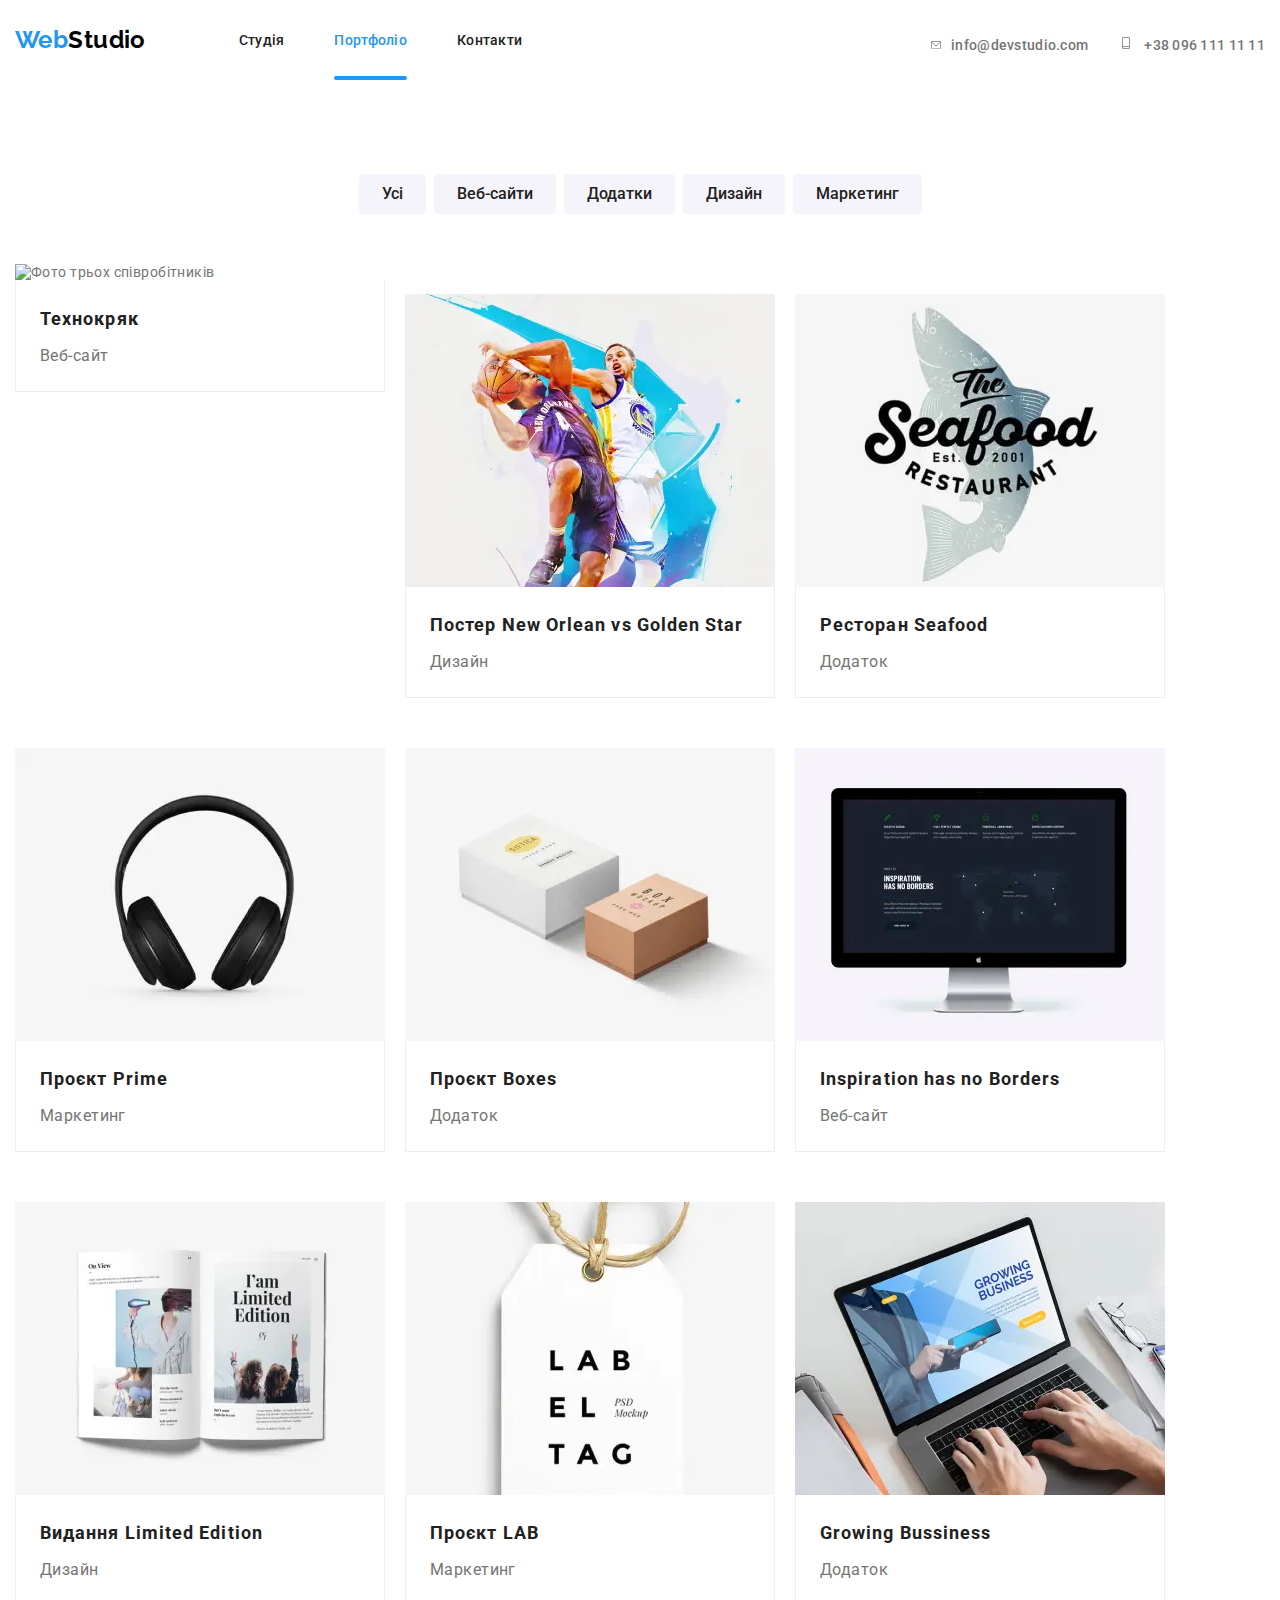
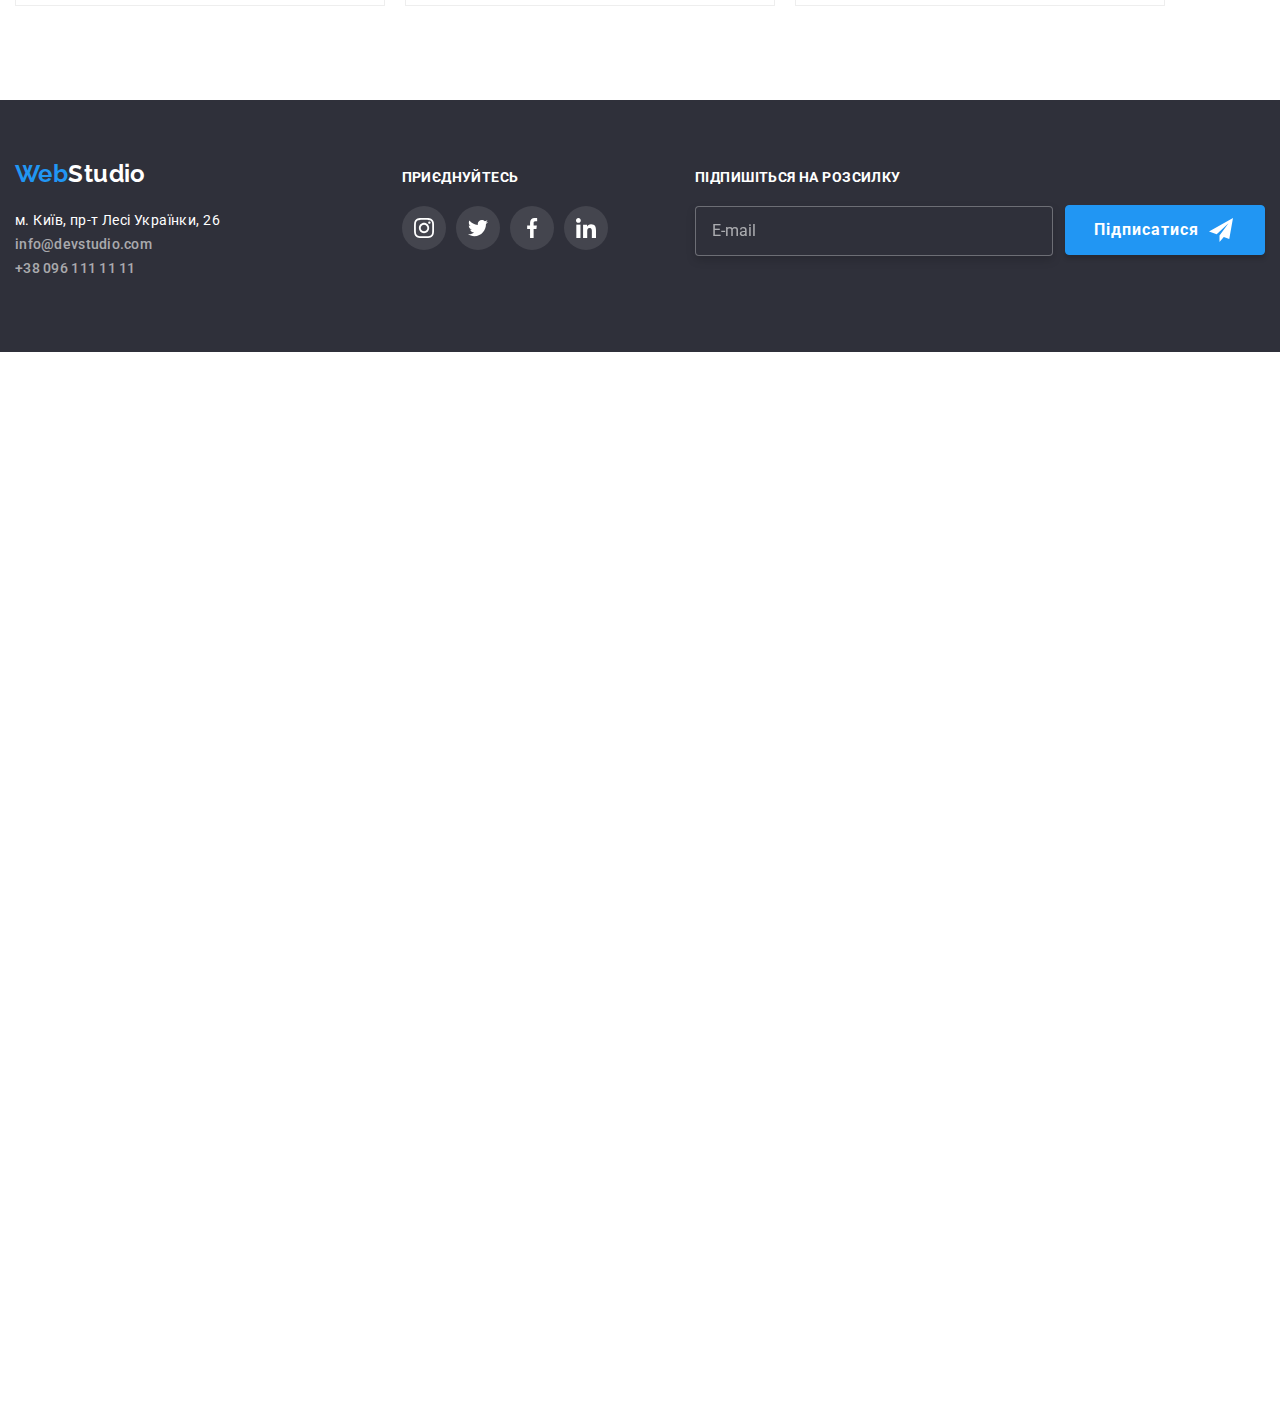
==== commit 57724738: "fix bags in the footer" ====
--- a/portfolio.html
+++ b/portfolio.html
@@ -110,28 +110,28 @@
 						<li class="partfolio__item">
 							<div class="partfolio__over">
 								<picture>
-								<source srcset="./img/portfolio1.webp 1x, ./img/portfolio1@2x.webp 2x"
-												media="(min-width:1200px )"
+								<source srcset="./img/portfolio1.webp 370w, ./img/portfolio1@2x.webp 740w"
+												media="(min-width:1200px)"
 												type="image/webp"
 								 />
-								<source srcset="./img/portfolio1.jpg 1x, ./img/portfolio1@2x.jpg 2x"
+								<source srcset="./img/portfolio1.jpg 370w, ./img/portfolio1@2x.jpg 740w"
 												media="(min-width:1200px )"
 								 />
-								<source srcset="./img/portfolio1-tablet.webp 1x, ./img/portfolio1@2x-tablet.webp 2x"
+								<source srcset="./img/portfolio1-tablet.webp 317w, ./img/portfolio1@2x-tablet.webp 634w"
 												media="(min-width:768px )"
 												type="image/webp"
 								 />
-								<source srcset="./img/portfolio1-tablet.jpg 1x, ./img/portfolio1@2x-tablet.jpg 2x"
+								<source srcset="./img/portfolio1-tablet.jpg 317W, ./img/portfolio1@2x-tablet.jpg 634W"
 												media="(min-width:768px )"
 								 />
-								<source srcset="./img/portfolio1-phone.webp 1x, ./img/portfolio1-phone@2x.webp 2x"
-												media="(max-width:767px )"
-												type="image/webp"
-								 />
-								<source srcset="./img/portfolio1-phone.jpg 1x, ./img/portfolio1-phone@2x.jpg 2x"
+								 <source srcset="/img/portfolio1-phone.webp 450w, ./img/portfolio1-phone@2x.webp 900w"
+								 media="(max-width:767px )"
+								 type="image/webp"
+									/>
+								<source srcset="./img/portfolio1-phone.jpg 450w, ./img/portfolio1-phone@2x-phone.jpg 900w"
 												media="(max-width:767px )"
 								 />
-								<img class="team-card__image" src="./img/portfolio1-phone.jpg" alt="Фото трьох співробітників" />
+								<img class="partfolio__image" src="./img/portfolio1-phone.jpg" alt="Фото трьох співробітників" />
 							</picture>
 								<p class="partfolio__popup">
 									Ресурс пропонує комплексні пропозиції з різним рівнем функціоналу та сервісів. Все це дозволить
@@ -167,7 +167,7 @@
 									<source srcset="./img/portfolio2-phone.jpg 1x, ./img/portfolio2-phone@2x.jpg 2x"
 													media="(max-width:767px )"
 									 />
-									<img class="team-card__image" src="./img/portfolio2-phone.jpg" alt="Два баскетболісти" />
+									<img class="partfolio__image" src="./img/portfolio2-phone.jpg" alt="Два баскетболісти" />
 								</picture>
 								<p class="partfolio__popup">
 									Ресурс пропонує комплексні пропозиції з різним рівнем функціоналу та сервісів. Все це дозволить
@@ -203,7 +203,7 @@
 									<source srcset="./img/portfolio3-phone.jpg 1x, ./img/portfolio3-phone@2x.jpg 2x"
 													media="(max-width:767px )"
 									 />
-									<img class="team-card__image" src="./img/portfolio3-phone.jpg" alt="Лого ресторану" />
+									<img class="partfolio__image" src="./img/portfolio3-phone.jpg" alt="Лого ресторану" />
 								</picture>
 								<p class="partfolio__popup">
 									Ресурс пропонує комплексні пропозиції з різним рівнем функціоналу та сервісів. Все це дозволить
@@ -239,7 +239,7 @@
 									<source srcset="./img/portfolio4-phone.jpg 1x, ./img/portfolio4-phone@2x.jpg 2x"
 													media="(max-width:767px )"
 									 />
-									<img class="team-card__image" src="./img/portfolio4-phone.jpg" alt="Навушникі" />
+									<img class="partfolio__image" src="./img/portfolio4-phone.jpg" alt="Навушникі" />
 								</picture>
 								<p class="partfolio__popup">
 									Ресурс пропонує комплексні пропозиції з різним рівнем функціоналу та сервісів. Все це дозволить
@@ -275,7 +275,7 @@
 									<source srcset="./img/portfolio5-phone.jpg 1x, ./img/portfolio5-phone@2x.jpg 2x"
 													media="(max-width:767px )"
 									 />
-									<img class="team-card__image" src="./img/portfolio5-phone.jpg" alt="Дві коробки" />
+									<img class="partfolio__image" src="./img/portfolio5-phone.jpg" alt="Дві коробки" />
 								</picture>
 								<p class="partfolio__popup">
 									Ресурс пропонує комплексні пропозиції з різним рівнем функціоналу та сервісів. Все це дозволить
@@ -311,7 +311,7 @@
 									<source srcset="./img/portfolio6-phone.jpg 1x, ./img/portfolio6-phone@2x.jpg 2x"
 													media="(max-width:767px )"
 									 />
-									<img class="team-card__image" src="./img/portfolio6-phone.jpg" alt="Монітор" />
+									<img class="partfolio__image" src="./img/portfolio6-phone.jpg" alt="Монітор" />
 								</picture>
 								<p class="partfolio__popup">
 									Ресурс пропонує комплексні пропозиції з різним рівнем функціоналу та сервісів. Все це дозволить
@@ -347,7 +347,7 @@
 									<source srcset="./img/portfolio7-phone.jpg 1x, ./img/portfolio7-phone@2x.jpg 2x"
 													media="(max-width:767px )"
 									 />
-									<img class="team-card__image" src="./img/portfolio7-phone.jpg" alt="Відкрита книга" />
+									<img class="partfolio__image" src="./img/portfolio7-phone.jpg" alt="Відкрита книга" />
 								</picture>
 								<p class="partfolio__popup">
 									Ресурс пропонує комплексні пропозиції з різним рівнем функціоналу та сервісів. Все це дозволить
@@ -383,7 +383,7 @@
 									<source srcset="./img/portfolio8-phone.jpg 1x, ./img/portfolio8-phone@2x.jpg 2x"
 													media="(max-width:767px )"
 									 />
-									<img class="team-card__image" src="./img/portfolio8-phone.jpg" alt="Єтикетка" />
+									<img class="partfolio__image" src="./img/portfolio8-phone.jpg" alt="Єтикетка" />
 								</picture>
 								<p class="partfolio__popup">
 									Ресурс пропонує комплексні пропозиції з різним рівнем функціоналу та сервісів. Все це дозволить
@@ -419,7 +419,7 @@
 									<source srcset="./img/portfolio9-phone.jpg 1x, ./img/portfolio9-phone@2x.jpg 2x"
 													media="(max-width:767px )"
 									 />
-									<img class="team-card__image" src="./img/portfolio9-phone.jpg" alt="Лоптоп" />
+									<img class="partfolio__image" src="./img/portfolio9-phone.jpg" alt="Лоптоп" />
 								</picture>
 								<p class="partfolio__popup">
 									Ресурс пропонує комплексні пропозиції з різним рівнем функціоналу та сервісів. Все це дозволить
--- a/css/main.min.css
+++ b/css/main.min.css
@@ -1 +1 @@
-:root{--primary-text-color: #757575;--title-text-color: #212121;--accent-color: #2196f3;--primary-white-color: #ffffff;--primary-black-color: #000000;--fist-color-bcg-button: #f5f4fa;--footer-color: #2f303a;--border-color: #ececec;--border-second-color: #eeeeee;--hero-color: #c4c4c4;--icon-color: #afb1b8;--second-color-bcg-button: #188CE8}.link.current{color:var(--accent-color)}.current::after{position:absolute;content:"";display:inline-block;width:100%;height:4px;left:0;bottom:0;border-radius:2px;background-color:var(--accent-color)}html{-webkit-box-sizing:border-box;box-sizing:border-box}body{background-color:var(--primary-white-color);color:var(--primary-text-color);font-family:Roboto,sans-serif;font-weight:400;font-size:14px;line-height:1.2;letter-spacing:.03em}address{font-style:normal}h1,h2,h3,h4,h5,h6,p{margin-top:0;margin-bottom:0}ul,ol{margin-top:0;margin-bottom:0;padding-left:0}.list{list-style:none}.link{text-decoration:none}img{display:block;width:100%;height:auto}.section{padding-top:60px;padding-bottom:60px}@media screen and (min-width: 1200px){.section{padding-top:94px;padding-bottom:94px}}.container{padding-left:15px;padding-right:15px}@media screen and (min-widht: 480px){.container{width:480px;margin-left:auto;margin-right:auto}}@media screen and (min-widht: 768px){.container{width:768px}}@media screen and (min-widht: 1200px){.container{width:1200px}}.logo{color:var(--primary-black-color);font-family:Raleway,sans-serif;font-weight:700;font-size:24px;-webkit-transition:color 250ms cubic-bezier(0.4, 0, 0.2, 1);transition:color 250ms cubic-bezier(0.4, 0, 0.2, 1)}.logo:hover,.logo:focus{color:var(--accent-color)}.logo .logo--color-blue{color:var(--accent-color)}.logo .logo--color-white{color:var(--primary-white-color);-webkit-transition:color 250ms cubic-bezier(0.4, 0, 0.2, 1);transition:color 250ms cubic-bezier(0.4, 0, 0.2, 1)}.logo .logo--color-white:hover,.logo .logo--color-white:focus{color:var(--accent-color)}@media screen and (min-widht: 1200px){.logo{font-size:26px}}.main__backdrop{position:fixed;top:0;left:0;width:100vw;height:100vh;background-color:rgba(0,0,0,.2);opacity:1;-webkit-transition:opacity 2500ms cubic-bezier(0.4, 0, 0.2, 1);transition:opacity 2500ms cubic-bezier(0.4, 0, 0.2, 1)}.main__backdrop.is-hidden{opacity:0;pointer-events:none}.main__modal{position:absolute;top:50%;left:50%;-webkit-transform:translate(-50%, -50%) scale(1);transform:translate(-50%, -50%) scale(1);opacity:1;-webkit-transition:opacity 250ms cubic-bezier(0.4, 0, 0.2, 1),-webkit-transform 250ms cubic-bezier(0.4, 0, 0.2, 1);transition:opacity 250ms cubic-bezier(0.4, 0, 0.2, 1),-webkit-transform 250ms cubic-bezier(0.4, 0, 0.2, 1);transition:transform 250ms cubic-bezier(0.4, 0, 0.2, 1),opacity 250ms cubic-bezier(0.4, 0, 0.2, 1);transition:transform 250ms cubic-bezier(0.4, 0, 0.2, 1),opacity 250ms cubic-bezier(0.4, 0, 0.2, 1),-webkit-transform 250ms cubic-bezier(0.4, 0, 0.2, 1);width:450px;height:609px;padding:40px;background-color:var(--primary-white-color)}.main__backdrop.is-hidden .main__modal{-webkit-transform:translate(-50%, -50%) scale(1.1);transform:translate(-50%, -50%) scale(1.1);opacity:0}.button__modal-close{position:absolute;top:8px;right:8px;display:-webkit-box;display:-ms-flexbox;display:flex;-webkit-box-pack:center;-ms-flex-pack:center;justify-content:center;-webkit-box-align:center;-ms-flex-align:center;align-items:center;width:30px;height:30px;border-radius:50%;border:1px solid rgba(0,0,0,.1);border-color:rgba(0,0,0,0);padding:0;cursor:pointer;-webkit-transition:fill 250ms cubic-bezier(0.4, 0, 0.2, 1);transition:fill 250ms cubic-bezier(0.4, 0, 0.2, 1)}.button__modal-close:hover{fill:var(--accent-color)}@media screen and (min-width: 1200px){.main__modal{width:528px;height:581px}}.contact-form__field{display:block;position:relative;cursor:pointer}.contact-form__field:not(:last-child){margin-bottom:28px}.contact-form__title{margin-bottom:12px;font-weight:700;font-size:20px;line-height:1.5;text-align:center;letter-spacing:.03em;color:var(--primary-black-color);cursor:pointer}.contact-form__input{width:100%;height:40px;border:1px solid rgba(33,33,33,.2);border-radius:4px;margin-top:4px;padding-left:42px;cursor:pointer}.contact-form__input:focus{outline:none;border-color:var(--accent-color)}.contact-form__icon{position:absolute;bottom:50%;left:12px;display:inline-block;-webkit-transform:translateY(50%);transform:translateY(50%);-webkit-transition:fill 550ms cubic-bezier(0.4, 0, 0.2, 1);transition:fill 550ms cubic-bezier(0.4, 0, 0.2, 1)}.contact-form__text{position:absolute;bottom:50%;left:40px;-webkit-transform:translateY(50%);transform:translateY(50%);-webkit-transition:-webkit-transform 550ms cubic-bezier(0.4, 0, 0.2, 1);transition:-webkit-transform 550ms cubic-bezier(0.4, 0, 0.2, 1);transition:transform 550ms cubic-bezier(0.4, 0, 0.2, 1);transition:transform 550ms cubic-bezier(0.4, 0, 0.2, 1), -webkit-transform 550ms cubic-bezier(0.4, 0, 0.2, 1)}.contact-form__input:not(:-moz-placeholder-shown)+.contact-form__text{transform:translate(-40px, -18px)}.contact-form__input:not(:-ms-input-placeholder)+.contact-form__text{transform:translate(-40px, -18px)}.contact-form__input:focus+.contact-form__text,.contact-form__input:not(:placeholder-shown)+.contact-form__text{-webkit-transform:translate(-40px, -18px);transform:translate(-40px, -18px)}.contact-form__field:focus-within>.contact-form__icon,.contact-form__field:focus-within>.contact-form__text,.contact-form__field:focus-within>.contact-form__textarea{fill:var(--accent-color);color:var(--accent-color)}.contact-form__messege{position:relative;width:100%;height:120px;resize:none;margin-top:4px;padding:12px 16px;border:1px solid rgba(33,33,33,.2);border-radius:4px;margin-top:4px;cursor:pointer}.contact-form__messege:focus{outline:none;border-color:var(--accent-color)}.contact-form__messege::-webkit-input-placeholder{font-weight:400;font-size:12px;line-height:1.17;letter-spacing:.01em;color:rgba(117,117,117,.5)}.contact-form__messege::-moz-placeholder{font-weight:400;font-size:12px;line-height:1.17;letter-spacing:.01em;color:rgba(117,117,117,.5)}.contact-form__messege:-ms-input-placeholder{font-weight:400;font-size:12px;line-height:1.17;letter-spacing:.01em;color:rgba(117,117,117,.5)}.contact-form__messege::-ms-input-placeholder{font-weight:400;font-size:12px;line-height:1.17;letter-spacing:.01em;color:rgba(117,117,117,.5)}.contact-form__messege::placeholder{font-weight:400;font-size:12px;line-height:1.17;letter-spacing:.01em;color:rgba(117,117,117,.5)}.contact-form__textarea{position:absolute;bottom:50%;left:40px;-webkit-transform:translateY(50%);transform:translateY(50%);-webkit-transition:-webkit-transform 550ms cubic-bezier(0.4, 0, 0.2, 1);transition:-webkit-transform 550ms cubic-bezier(0.4, 0, 0.2, 1);transition:transform 550ms cubic-bezier(0.4, 0, 0.2, 1);transition:transform 550ms cubic-bezier(0.4, 0, 0.2, 1), -webkit-transform 550ms cubic-bezier(0.4, 0, 0.2, 1)}.contact-form__messege:not(:-moz-placeholder-shown)+.contact-form__textarea{transform:translate(-40px, -60px)}.contact-form__messege:not(:-ms-input-placeholder)+.contact-form__textarea{transform:translate(-40px, -60px)}.contact-form__messege:focus+.contact-form__textarea,.contact-form__messege:not(:placeholder-shown)+.contact-form__textarea{-webkit-transform:translate(-40px, -60px);transform:translate(-40px, -60px)}.contact-form__label{display:-webkit-box;display:-ms-flexbox;display:flex;-webkit-box-align:center;-ms-flex-align:center;align-items:center;font-size:12px;line-height:1.17;cursor:pointer}.contact-form__checkbox{-webkit-appearance:none;-moz-appearance:none;appearance:none}.contact-form__chek-ikon{display:inline-block;width:16px;height:15px;margin-right:9px;border:2px solid var(--primary-black-color);border-radius:2px;cursor:pointer}.contact-form__checkbox:focus+.contact-form__chek-ikon{border-color:var(--accent-color)}.contact-form__checkbox:checked+.contact-form__chek-ikon{background-color:var(--accent-color);border-color:var(--accent-color);background-image:url(../img/icon-check.svg);background-size:contain;background-origin:border-box}.contact-form__contract{color:var(--accent-color);margin-left:4px}.button-submit{display:block;-webkit-box-align:center;-ms-flex-align:center;align-items:center;min-width:200px;height:50px;padding:10px 52px;margin-top:30px;margin-right:auto;margin-left:auto;color:var(--primary-white-color);background-color:var(--accent-color);border-color:var(--accent-color);font-weight:700;font-size:16px;line-height:1.88;letter-spacing:.06em;font-family:inherit;text-decoration:none;text-align:center;-webkit-box-shadow:0px 4px 4px rgba(0,0,0,.15);box-shadow:0px 4px 4px rgba(0,0,0,.15);border-radius:4px;border:1px solid;cursor:pointer;-webkit-transition:background 550ms cubic-bezier(0.4, 0, 0.2, 1),-webkit-box-shadow 550ms cubic-bezier(0.4, 0, 0.2, 1);transition:background 550ms cubic-bezier(0.4, 0, 0.2, 1),-webkit-box-shadow 550ms cubic-bezier(0.4, 0, 0.2, 1);transition:background 550ms cubic-bezier(0.4, 0, 0.2, 1),box-shadow 550ms cubic-bezier(0.4, 0, 0.2, 1);transition:background 550ms cubic-bezier(0.4, 0, 0.2, 1),box-shadow 550ms cubic-bezier(0.4, 0, 0.2, 1),-webkit-box-shadow 550ms cubic-bezier(0.4, 0, 0.2, 1)}.button-submit:hover,.button-submit:focus{background:var(--second-color-bcg-button);-webkit-box-shadow:0px 3px 1px rgba(0,0,0,.1),0px 1px 2px rgba(0,0,0,.08),0px 2px 2px rgba(0,0,0,.12);box-shadow:0px 3px 1px rgba(0,0,0,.1),0px 1px 2px rgba(0,0,0,.08),0px 2px 2px rgba(0,0,0,.12)}@media screen and (min-width: 1200px){.contact-form__title{font-size:20px;line-height:1.17}.contact-form__label{font-size:14px;line-height:1.71}}.team-social{display:-webkit-box;display:-ms-flexbox;display:flex;-webkit-box-pack:justify;-ms-flex-pack:justify;justify-content:space-between;width:206px}.team-social__link{display:-webkit-box;display:-ms-flexbox;display:flex;-webkit-box-pack:center;-ms-flex-pack:center;justify-content:center;-webkit-box-align:center;-ms-flex-align:center;align-items:center;width:44px;height:44px;background-color:var(--primary-white-color);border-radius:50%;-webkit-transition:background-color 250ms cubic-bezier(0.4, 0, 0.2, 1),fill 250ms cubic-bezier(0.4, 0, 0.2, 1);transition:background-color 250ms cubic-bezier(0.4, 0, 0.2, 1),fill 250ms cubic-bezier(0.4, 0, 0.2, 1)}.team-social__link:hover,.team-social__link:focus{background-color:var(--accent-color)}.team-social__icon{fill:var(--icon-color)}.team-social__link:hover .team-social__icon,.team-social__link:focus .team-social__icon{fill:var(--primary-white-color)}.join__title{margin-bottom:20px;font-weight:700;font-size:14px;line-height:1,14;letter-spacing:.03em;text-transform:uppercase;color:var(--primary-white-color);text-align:center}.join-social{display:-webkit-box;display:-ms-flexbox;display:flex;-webkit-box-pack:justify;-ms-flex-pack:justify;justify-content:space-between;width:206px;margin-left:auto;margin-right:auto}.join-social__link{display:-webkit-box;display:-ms-flexbox;display:flex;-webkit-box-pack:center;-ms-flex-pack:center;justify-content:center;-webkit-box-align:center;-ms-flex-align:center;align-items:center;width:44px;height:44px;background-color:rgba(255,255,255,.1);border-radius:50%;-webkit-transition:background-color 250ms cubic-bezier(0.4, 0, 0.2, 1);transition:background-color 250ms cubic-bezier(0.4, 0, 0.2, 1)}.join-social__link:hover,.join-social__link:focus{background-color:var(--accent-color)}.join-social__icon{fill:var(--primary-white-color)}@media screen and (min-width: 1200px){.join-social{margin-left:0;margin-right:0}}.page-header{position:relative;background-color:var(--primary-white-color)}.nav{display:-webkit-box;display:-ms-flexbox;display:flex;-webkit-box-pack:justify;-ms-flex-pack:justify;justify-content:space-between;-webkit-box-align:center;-ms-flex-align:center;align-items:center;height:60px}.site-nav{display:none}.auth-nav{display:none}.mobile-menu-button{background-color:rgba(0,0,0,0);border:none;padding:0;line-height:0}.mobile-menu{position:absolute;top:0;bottom:0;width:100%;height:100vh;overflow:auto;opacity:0;visibility:hidden;pointer-events:none;background-color:var(--primary-white-color);-webkit-transition:opacity 500ms cubic-bezier(0.4, 0, 0.2, 1),visibility 500ms cubic-bezier(0.4, 0, 0.2, 1);transition:opacity 500ms cubic-bezier(0.4, 0, 0.2, 1),visibility 500ms cubic-bezier(0.4, 0, 0.2, 1)}.mobile-menu.is-open{opacity:1;visibility:visible;pointer-events:auto}.mobile-menu__container{position:relative;padding-top:48px;padding-bottom:48px;padding-left:40px}.mobile-menu__close-button{position:absolute;top:10px;right:15px;background-color:rgba(0,0,0,0);border:none;padding:0;line-height:0;-webkit-transition:fill 500ms cubic-bezier(0.4, 0, 0.2, 1);transition:fill 500ms cubic-bezier(0.4, 0, 0.2, 1)}.mobile-menu__close-button:hover,.mobile-menu__close-button:focus{fill:var(--accent-color)}.mobile-menu__link{font-weight:500;font-size:40px;line-height:1,175;letter-spacing:.02em;color:var(--title-text-color)}.mobile-menu__list{margin-bottom:306px}.mobile-menu__item:hover,.mobile-menu__item:focus{color:var(--accent-color)}.mobile-menu__item:not(:last-child){margin-bottom:32px}.mobi-menu-auth__item:not(:last-child){margin-bottom:32px}.mobi-menu-auth__phone{font-weight:500;font-size:34px;line-height:1.176;letter-spacing:.02em;color:var(--accent-color)}.mobi-menu-auth__mail{font-weight:500;font-size:24px;line-height:1.167;letter-spacing:.02em;color:var(--primary-text-color)}.mobi-social__list{display:-webkit-box;display:-ms-flexbox;display:flex;-webkit-box-pack:start;-ms-flex-pack:start;justify-content:flex-start;-webkit-box-align:center;-ms-flex-align:center;align-items:center;margin-top:63px}.mobi-social__item:not(:last-child){padding-right:20px}.mobi-social__item--side::after{content:" ";position:absolute;display:inline-block;width:1px;height:22px;margin-left:10px;background-color:rgba(33,33,33,.2)}.mobile-social__link{font-weight:500;font-size:18px;letter-spacing:.02em;color:var(--accent-color)}@media screen and (min-width: 768px){.nav{height:80px}.site-nav{display:-webkit-box;display:-ms-flexbox;display:flex;-webkit-box-align:center;-ms-flex-align:center;align-items:center;-webkit-box-pack:center;-ms-flex-pack:center;justify-content:center}.site-nav__link{position:relative}.site-nav__link:hover,.site-nav__link:focus{color:var(--accent-color)}.site-nav__link{color:var(--title-text-color);font-weight:500;font-size:14px;line-height:1.15;letter-spacing:.02em;padding-top:32px;padding-bottom:32px;-webkit-transition:color 250ms cubic-bezier(0.4, 0, 0.2, 1);transition:color 250ms cubic-bezier(0.4, 0, 0.2, 1)}.site-nav__link:hover,.site-nav__link:focus{color:var(--accent-color);fill:var(--accent-color)}.site-nav__item:not(:last-child){margin-right:50px}.auth-nav{display:block;margin-top:21px}.auth-nav__link{display:-webkit-box;display:-ms-flexbox;display:flex;color:var(--primary-text-color);font-weight:500;font-size:14px;line-height:1.15;letter-spacing:.02em;-webkit-transition:color 250ms cubic-bezier(0.4, 0, 0.2, 1);transition:color 250ms cubic-bezier(0.4, 0, 0.2, 1)}.auth-nav__link:hover,.auth-nav__link:focus{color:var(--accent-color);fill:var(--accent-color)}.auth-nav__item:not(:last-child){margin-bottom:10px}.auth-nav__icon{-webkit-transition:fill 250ms cubic-bezier(0.4, 0, 0.2, 1);transition:fill 250ms cubic-bezier(0.4, 0, 0.2, 1)}.auth-nav__link:hover .auth-nav__icon,.auth-nav__link:focus .auth-nav__icon{color:var(--accent-color);fill:var(--accent-color)}.auth-nav__icon--smartphone{fill:var(--primary-text-color);width:16px;height:12px;margin-right:10px}.auth-nav__icon--envelope{fill:var(--primary-text-color);width:10px;height:16px;margin-right:10px}.mobile-menu-button{display:none}}@media screen and (min-width: 1200px){.nav{-webkit-box-align:center;-ms-flex-align:center;align-items:center;-webkit-box-pack:start;-ms-flex-pack:start;justify-content:flex-start}.site-nav{-webkit-box-pack:start;-ms-flex-pack:start;justify-content:flex-start;margin-left:93px}.auth-nav{display:-webkit-box;display:-ms-flexbox;display:flex;margin-left:auto}.auth-nav__link{display:-webkit-box;display:-ms-flexbox;display:flex;padding-top:32px;padding-bottom:32px}.auth-nav__item:not(:last-child){margin-right:30px}}.hero{max-width:480px;height:400px;margin-left:auto;margin-right:auto;background-image:-webkit-gradient(linear, left top, left bottom, from(rgba(47, 48, 58, 0.4)), to(rgba(47, 48, 58, 0.4))),url(../img/hero-fon-phone.jpg);background-image:linear-gradient(rgba(47, 48, 58, 0.4), rgba(47, 48, 58, 0.4)),url(../img/hero-fon-phone.jpg);background-repeat:no-repeat;background-size:cover;background-position:center;padding-top:118px;padding-bottom:118px;text-align:center;background-color:var(--hero-color)}@media(min-device-pixel-ratio: 2),(-webkit-min-device-pixel-ratio: 2),(min-resolution: 192dpi),(min-resolution: 2dppx){.hero{background-image:-webkit-gradient(linear, left top, left bottom, from(rgba(47, 48, 58, 0.4)), to(rgba(47, 48, 58, 0.4))),url(../img/hero-fon-phone@2x.jpg);background-image:linear-gradient(rgba(47, 48, 58, 0.4), rgba(47, 48, 58, 0.4)),url(../img/hero-fon-phone@2x.jpg)}}.hero__title{width:360px;margin-left:auto;margin-right:auto;margin-bottom:30px;color:var(--primary-white-color);font-weight:900;font-size:26px;line-height:1.62;letter-spacing:.06em;text-transform:uppercase}.button--hero{display:inline-block;-webkit-box-align:center;-ms-flex-align:center;align-items:center;min-width:200px;padding:10px 24px;color:var(--primary-white-color);background-color:var(--accent-color);font-family:inherit;font-weight:700;font-size:16px;line-height:1.88;-webkit-box-shadow:0px 4px 4px rgba(0,0,0,.15);box-shadow:0px 4px 4px rgba(0,0,0,.15);border-radius:4px;letter-spacing:.06em;-webkit-transition:background-color 250ms cubic-bezier(0.4, 0, 0.2, 1),color 250ms cubic-bezier(0.4, 0, 0.2, 1);transition:background-color 250ms cubic-bezier(0.4, 0, 0.2, 1),color 250ms cubic-bezier(0.4, 0, 0.2, 1)}.button--hero:hover,.button--hero:focus{color:var(--primary-black-color);background-color:var(--primary-text-color)}@media screen and (min-width: 768px){.hero{max-width:768px;background-image:-webkit-gradient(linear, left top, left bottom, from(rgba(47, 48, 58, 0.4)), to(rgba(47, 48, 58, 0.4))),url(../img/hero-fon-tabl.jpg);background-image:linear-gradient(rgba(47, 48, 58, 0.4), rgba(47, 48, 58, 0.4)),url(../img/hero-fon-tabl.jpg)}}@media screen and (min-width: 768px)and (min-device-pixel-ratio: 2),screen and (min-width: 768px)and (-webkit-min-device-pixel-ratio: 2),screen and (min-width: 768px)and (min-resolution: 192dpi),screen and (min-width: 768px)and (min-resolution: 2dppx){.hero{background-image:-webkit-gradient(linear, left top, left bottom, from(rgba(47, 48, 58, 0.4)), to(rgba(47, 48, 58, 0.4))),url(../img/hero-fon-tabl@2x.jpg);background-image:linear-gradient(rgba(47, 48, 58, 0.4), rgba(47, 48, 58, 0.4)),url(../img/hero-fon-tabl@2x.jpg)}}@media screen and (min-width: 1200px){.hero{max-width:1600px;height:600px;padding-top:200px;padding-bottom:280px;background-image:-webkit-gradient(linear, left top, left bottom, from(rgba(47, 48, 58, 0.4)), to(rgba(47, 48, 58, 0.4))),url(../img/hero-fon.jpg);background-image:linear-gradient(rgba(47, 48, 58, 0.4), rgba(47, 48, 58, 0.4)),url(../img/hero-fon.jpg)}}@media screen and (min-width: 1200px)and (min-device-pixel-ratio: 2),screen and (min-width: 1200px)and (-webkit-min-device-pixel-ratio: 2),screen and (min-width: 1200px)and (min-resolution: 192dpi),screen and (min-width: 1200px)and (min-resolution: 2dppx){.hero{background-image:-webkit-gradient(linear, left top, left bottom, from(rgba(47, 48, 58, 0.4)), to(rgba(47, 48, 58, 0.4))),url(../img/hero-fon@2x.jpg);background-image:linear-gradient(rgba(47, 48, 58, 0.4), rgba(47, 48, 58, 0.4)),url(../img/hero-fon@2x.jpg)}}@media screen and (min-width: 1200px){.hero__title{width:696px;font-size:44px;line-height:1.36}}@media screen and (min-width: 1200px){.button--hero{min-width:216px;padding:10px 32px}}.feature-card:not(:last-child){margin-bottom:30px}.feature-card__wrapper{display:-webkit-box;display:-ms-flexbox;display:flex;min-width:270px;height:120px;-webkit-box-pack:center;-ms-flex-pack:center;justify-content:center;-webkit-box-align:center;-ms-flex-align:center;align-items:center;margin-left:auto;margin-right:auto;padding:25px 100px;margin-bottom:30px;background-color:var(--fist-color-bcg-button);border-radius:4px}.feature__title{visibility:hidden;pointer-events:none;position:absolute}.feature-card__name{margin-bottom:10px;color:var(--title-text-color);font-weight:700;line-height:1.15;text-transform:uppercase;text-align:center}.feature-card__text{line-height:1.7}@media screen and (min-width: 768px){.feature__list{display:-webkit-box;display:-ms-flexbox;display:flex;-ms-flex-wrap:wrap;flex-wrap:wrap;gap:30px}.feature-card{margin:0;-ms-flex-preferred-size:calc((100% - 30px)/2);flex-basis:calc((100% - 30px)/2)}}@media screen and (min-width: 1200px){.feature-card{-ms-flex-preferred-size:calc((100% - 90px)/4);flex-basis:calc((100% - 90px)/4)}}.work{display:none}@media screen and (min-width: 1200px){.work{display:block}.work__list{display:-webkit-box;display:-ms-flexbox;display:flex;-webkit-box-pack:justify;-ms-flex-pack:justify;justify-content:space-between}.work__title{margin-bottom:50px}.work__title{color:var(--title-text-color);font-weight:700;font-size:36px;line-height:1.16;text-align:center}}.team{background-color:var(--fist-color-bcg-button)}.team__title{color:var(--title-text-color);font-weight:700;font-size:28px;line-height:1.79;text-align:center;margin-bottom:30px}.team__list{display:block}.team-card{display:-webkit-box;display:-ms-flexbox;display:flex;padding-bottom:30px;-webkit-box-align:center;-ms-flex-align:center;align-items:center;-webkit-box-orient:vertical;-webkit-box-direction:normal;-ms-flex-direction:column;flex-direction:column;background-color:var(--primary-white-color)}.team-card:not(:first-child){margin-top:30px}.team-card__name{margin-top:30px;margin-bottom:10px;color:var(--title-text-color);font-weight:500;font-size:16px}.team-card__text{margin-bottom:16px;color:var(--primary-text-color);font-size:16px}@media screen and (min-width: 768px){.team__list{display:-webkit-box;display:-ms-flexbox;display:flex;-ms-flex-wrap:wrap;flex-wrap:wrap;-webkit-box-align:stretch;-ms-flex-align:stretch;align-items:stretch;gap:30px}.team-card{margin-bottom:0;-ms-flex-preferred-size:calc((100% - 30px)/2);flex-basis:calc((100% - 30px)/2)}}@media screen and (min-width: 1200px){.team__title{font-size:36px;line-height:1.91;margin-bottom:50px}.team-card{-ms-flex-preferred-size:calc((100% - 90px)/4);flex-basis:calc((100% - 90px)/4)}}.clients__title{margin-bottom:30px;color:var(--title-text-color);font-weight:700;font-size:28px;line-height:1.79;text-align:center}.clients-card{display:-webkit-box;display:-ms-flexbox;display:flex;-ms-flex-wrap:wrap;flex-wrap:wrap;gap:30px}.clients-card__item{display:-webkit-box;display:-ms-flexbox;display:flex;-ms-flex-preferred-size:calc((100% - 30px)/2);flex-basis:calc((100% - 30px)/2);-webkit-box-pack:center;-ms-flex-pack:center;justify-content:center;-webkit-box-align:center;-ms-flex-align:center;align-items:center;height:92px;border:1px solid var(--icon-color);border-radius:4px;-webkit-transition:border-color 250ms cubic-bezier(0.4, 0, 0.2, 1),fill 250ms cubic-bezier(0.4, 0, 0.2, 1);transition:border-color 250ms cubic-bezier(0.4, 0, 0.2, 1),fill 250ms cubic-bezier(0.4, 0, 0.2, 1)}.clients-card__item:hover,.clients-card__item:focus{border-color:var(--accent-color)}.clients-card__icon{fill:var(--icon-color)}.clients-card__link:hover .clients-card__icon,.clients-card__link:focus .clients-card__icon{fill:var(--accent-color)}@media screen and (min-width: 768px){.clients-card__item{-ms-flex-preferred-size:calc((100% - 60px)/3);flex-basis:calc((100% - 60px)/3)}}@media screen and (min-width: 1200px){.clients-card__item{-ms-flex-preferred-size:calc((100% - 150px)/6);flex-basis:calc((100% - 150px)/6)}.clients__title{font-size:36px;line-height:1.91;margin-bottom:50px}}.footer{background-color:var(--footer-color)}.footer-wrapper{padding-top:60px;padding-bottom:60px;text-align:center}.footer-address{margin-bottom:60px}.footer-address__list{margin-top:20px}.footer-address__link{margin-top:9px;font-weight:500;font-size:14px;line-height:1.15;letter-spacing:.02em;color:rgba(255,255,255,.6);line-height:1.71;-webkit-transition:color 250ms cubic-bezier(0.4, 0, 0.2, 1);transition:color 250ms cubic-bezier(0.4, 0, 0.2, 1)}.footer-address__link:hover,.footer-address__link:focus{color:var(--accent-color)}.footer-address__item{color:var(--primary-white-color);line-height:1.71;-webkit-transition:color 250ms cubic-bezier(0.4, 0, 0.2, 1);transition:color 250ms cubic-bezier(0.4, 0, 0.2, 1)}.footer-address__item:hover{color:var(--accent-color)}.footer-form{margin-top:60px}.footer-form__label{display:block;font-weight:700;font-size:14px;line-height:1.14;letter-spacing:.03em;text-transform:uppercase;color:var(--primary-white-color);cursor:pointer}.footer-form__input{display:block;margin-top:20px;margin-right:auto;margin-left:auto;min-width:450px;height:50px;padding-left:16px;border:1px solid rgba(255,255,255,.3);border-radius:4px;-webkit-filter:drop-shadow(0px 4px 4px rgba(0, 0, 0, 0.15));filter:drop-shadow(0px 4px 4px rgba(0, 0, 0, 0.15));background-color:var(--footer-color);color:rgba(255,255,255,.6);cursor:pointer}.footer-form__input::-webkit-input-placeholder{font-weight:400;font-size:16px;line-height:1.25;color:rgba(255,255,255,.6)}.footer-form__input::-moz-placeholder{font-weight:400;font-size:16px;line-height:1.25;color:rgba(255,255,255,.6)}.footer-form__input:-ms-input-placeholder{font-weight:400;font-size:16px;line-height:1.25;color:rgba(255,255,255,.6)}.footer-form__input::-ms-input-placeholder{font-weight:400;font-size:16px;line-height:1.25;color:rgba(255,255,255,.6)}.footer-form__input::placeholder{font-weight:400;font-size:16px;line-height:1.25;color:rgba(255,255,255,.6)}.footer-form__input:focus{outline:none;border-color:var(--accent-color)}.button-footer{display:-webkit-inline-box;display:-ms-inline-flexbox;display:inline-flex;-webkit-box-align:center;-ms-flex-align:center;align-items:center;min-width:200px;height:50px;padding:10px 28px;margin-top:35px;margin-right:auto;margin-left:auto;color:var(--primary-white-color);background-color:var(--accent-color);border-color:var(--accent-color);font-weight:700;font-size:16px;line-height:1.88;letter-spacing:.06em;font-family:inherit;text-decoration:none;text-align:center;-webkit-box-shadow:0px 4px 4px rgba(0,0,0,.15);box-shadow:0px 4px 4px rgba(0,0,0,.15);border-radius:4px;border:1px solid var(--accent-color);cursor:pointer;-webkit-transition:-webkit-box-shadow 500ms cubic-bezier(0.4, 0, 0.2, 1);transition:-webkit-box-shadow 500ms cubic-bezier(0.4, 0, 0.2, 1);transition:box-shadow 500ms cubic-bezier(0.4, 0, 0.2, 1);transition:box-shadow 500ms cubic-bezier(0.4, 0, 0.2, 1), -webkit-box-shadow 500ms cubic-bezier(0.4, 0, 0.2, 1)}.button-footer::after{content:"";width:24px;height:24px;margin-left:10px;background-image:url(../img/icon-send.svg);background-size:contain;background-origin:border-box}.button-footer:hover,.button-footer:focus{-webkit-box-shadow:0px 3px 1px rgba(0,0,0,.1),0px 1px 2px rgba(0,0,0,.08),0px 2px 2px rgba(0,0,0,.12);box-shadow:0px 3px 1px rgba(0,0,0,.1),0px 1px 2px rgba(0,0,0,.08),0px 2px 2px rgba(0,0,0,.12)}@media screen and (min-width: 768px){.footer-wrapper{display:-webkit-box;display:-ms-flexbox;display:flex;-ms-flex-wrap:wrap;flex-wrap:wrap;-webkit-box-align:baseline;-ms-flex-align:baseline;align-items:baseline;-webkit-box-pack:justify;-ms-flex-pack:justify;justify-content:space-between;padding-left:76px;padding-right:89px;height:463px}.footer-address{margin-bottom:0}.footer-form{margin-left:auto;margin-right:auto}}@media screen and (min-width: 1200px){.footer-wrapper{-ms-flex-wrap:nowrap;flex-wrap:nowrap;-webkit-box-pack:justify;-ms-flex-pack:justify;justify-content:space-between;padding-left:15px;padding-right:15px;height:252px}.footer-form{display:-webkit-box;display:-ms-flexbox;display:flex;margin-left:0;margin-right:0;margin-top:0}.footer-form__input{min-width:358px;margin-right:12px}}.partfolio__list{display:block;margin-bottom:60px}.partfolio__title{visibility:hidden;pointer-events:none;position:absolute}.filter{display:-webkit-box;display:-ms-flexbox;display:flex;gap:15px 8px;-ms-flex-wrap:wrap;flex-wrap:wrap;max-width:326px;margin-bottom:40px}.filter-button{padding:6px 22px;color:var(--title-text-color);background-color:var(--fist-color-bcg-button);font-family:inherit;font-weight:500;font-size:16px;line-height:1.62;border-radius:4px;border:1px solid var(--fist-color-bcg-button);-webkit-transition:background-color 250ms cubic-bezier(0.4, 0, 0.2, 1),color 250ms cubic-bezier(0.4, 0, 0.2, 1),-webkit-box-shadow 250ms cubic-bezier(0.4, 0, 0.2, 1);transition:background-color 250ms cubic-bezier(0.4, 0, 0.2, 1),color 250ms cubic-bezier(0.4, 0, 0.2, 1),-webkit-box-shadow 250ms cubic-bezier(0.4, 0, 0.2, 1);transition:background-color 250ms cubic-bezier(0.4, 0, 0.2, 1),color 250ms cubic-bezier(0.4, 0, 0.2, 1),box-shadow 250ms cubic-bezier(0.4, 0, 0.2, 1);transition:background-color 250ms cubic-bezier(0.4, 0, 0.2, 1),color 250ms cubic-bezier(0.4, 0, 0.2, 1),box-shadow 250ms cubic-bezier(0.4, 0, 0.2, 1),-webkit-box-shadow 250ms cubic-bezier(0.4, 0, 0.2, 1)}.filter-button:hover,.filter-button:focus{color:var(--primary-white-color);background-color:var(--accent-color);-webkit-box-shadow:0px 3px 1px rgba(0,0,0,.1),0px 1px 2px rgba(0,0,0,.08),0px 2px 2px rgba(0,0,0,.12);box-shadow:0px 3px 1px rgba(0,0,0,.1),0px 1px 2px rgba(0,0,0,.08),0px 2px 2px rgba(0,0,0,.12)}.partfolio__item{display:-webkit-box;display:-ms-flexbox;display:flex;-webkit-box-orient:vertical;-webkit-box-direction:normal;-ms-flex-direction:column;flex-direction:column;height:404px;-webkit-transition:-webkit-box-shadow 250ms cubic-bezier(0.4, 0, 0.2, 1);transition:-webkit-box-shadow 250ms cubic-bezier(0.4, 0, 0.2, 1);transition:box-shadow 250ms cubic-bezier(0.4, 0, 0.2, 1);transition:box-shadow 250ms cubic-bezier(0.4, 0, 0.2, 1), -webkit-box-shadow 250ms cubic-bezier(0.4, 0, 0.2, 1)}.partfolio__item:hover,.partfolio__item:focus{-webkit-box-shadow:0px 1px 1px rgba(0,0,0,.12),0px 4px 4px rgba(0,0,0,.06),1px 4px 6px rgba(0,0,0,.16);box-shadow:0px 1px 1px rgba(0,0,0,.12),0px 4px 4px rgba(0,0,0,.06),1px 4px 6px rgba(0,0,0,.16)}.partfolio__item:not(:first-child){margin-top:30px}.partfolio__inner{padding:20px 24px;height:146px;border-right:1px solid var(--border-second-color);border-bottom:1px solid var(--border-second-color);border-left:1px solid var(--border-second-color)}.partfolio__label{margin-bottom:4px;color:var(--title-text-color);font-weight:700;font-size:18px;line-height:2;letter-spacing:.06em}.partfolio__name{color:var(--primary-text-color);font-size:16px;line-height:1.88}.partfolio__over{position:relative;overflow:hidden}.partfolio__popup{display:block;position:absolute;top:0;left:0;width:370px;height:294px;font-size:18px;line-height:1,56;padding:63px 24px;color:var(--primary-white-color);background-color:var(--accent-color);opacity:0;-webkit-transform:translateY(100%);transform:translateY(100%);-webkit-transition:-webkit-transform 500ms cubic-bezier(0.4, 0, 0.2, 1);transition:-webkit-transform 500ms cubic-bezier(0.4, 0, 0.2, 1);transition:transform 500ms cubic-bezier(0.4, 0, 0.2, 1);transition:transform 500ms cubic-bezier(0.4, 0, 0.2, 1), -webkit-transform 500ms cubic-bezier(0.4, 0, 0.2, 1)}.partfolio__item:hover .partfolio__popup,.partfolio__item:focus .partfolio__popup{opacity:1;-webkit-transform:translateY(0);transform:translateY(0)}@media screen and (min-width: 768px){.filter{-webkit-box-align:stretch;-ms-flex-align:stretch;align-items:stretch;-webkit-box-pack:center;-ms-flex-pack:center;justify-content:center;min-width:575px;gap:8px;margin-bottom:50px;margin-right:auto;margin-left:auto}.partfolio__list{display:-webkit-box;display:-ms-flexbox;display:flex;-ms-flex-wrap:wrap;flex-wrap:wrap;gap:30px;-webkit-box-pack:center;-ms-flex-pack:center;justify-content:center}.partfolio__item{margin-bottom:0;-ms-flex-preferred-size:calc((100% - 30px)/2);flex-basis:calc((100% - 30px)/2)}}@media screen and (min-width: 1200px){.partfolio__item{-ms-flex-preferred-size:calc((100% - 60px)/3);flex-basis:calc((100% - 60px)/3)}}/*# sourceMappingURL=main.min.css.map */+:root{--primary-text-color: #757575;--title-text-color: #212121;--accent-color: #2196f3;--primary-white-color: #ffffff;--primary-black-color: #000000;--fist-color-bcg-button: #f5f4fa;--footer-color: #2f303a;--border-color: #ececec;--border-second-color: #eeeeee;--hero-color: #c4c4c4;--icon-color: #afb1b8;--second-color-bcg-button: #188CE8}.link.current{color:var(--accent-color)}.current::after{position:absolute;content:"";display:inline-block;width:100%;height:4px;left:0;bottom:0;border-radius:2px;background-color:var(--accent-color)}html{-webkit-box-sizing:border-box;box-sizing:border-box}body{background-color:var(--primary-white-color);color:var(--primary-text-color);font-family:Roboto,sans-serif;font-weight:400;font-size:14px;line-height:1.2;letter-spacing:.03em}address{font-style:normal}h1,h2,h3,h4,h5,h6,p{margin-top:0;margin-bottom:0}ul,ol{margin-top:0;margin-bottom:0;padding-left:0}.list{list-style:none}.link{text-decoration:none}img{display:block;width:100%;height:auto}.section{padding-top:60px;padding-bottom:60px}@media screen and (min-width: 1200px){.section{padding-top:94px;padding-bottom:94px}}.container{padding-left:15px;padding-right:15px}@media screen and (min-widht: 480px){.container{width:480px;margin-left:auto;margin-right:auto}}@media screen and (min-widht: 768px){.container{width:768px}}@media screen and (min-widht: 1200px){.container{width:1200px}}.logo{color:var(--primary-black-color);font-family:Raleway,sans-serif;font-weight:700;font-size:24px;-webkit-transition:color 250ms cubic-bezier(0.4, 0, 0.2, 1);transition:color 250ms cubic-bezier(0.4, 0, 0.2, 1)}.logo:hover,.logo:focus{color:var(--accent-color)}.logo .logo--color-blue{color:var(--accent-color)}.logo .logo--color-white{color:var(--primary-white-color);-webkit-transition:color 250ms cubic-bezier(0.4, 0, 0.2, 1);transition:color 250ms cubic-bezier(0.4, 0, 0.2, 1)}.logo .logo--color-white:hover,.logo .logo--color-white:focus{color:var(--accent-color)}@media screen and (min-widht: 1200px){.logo{font-size:26px}}.main__backdrop{position:fixed;top:0;left:0;width:100vw;height:100vh;background-color:rgba(0,0,0,.2);opacity:1;-webkit-transition:opacity 2500ms cubic-bezier(0.4, 0, 0.2, 1);transition:opacity 2500ms cubic-bezier(0.4, 0, 0.2, 1)}.main__backdrop.is-hidden{opacity:0;pointer-events:none}.main__modal{position:absolute;top:50%;left:50%;-webkit-transform:translate(-50%, -50%) scale(1);transform:translate(-50%, -50%) scale(1);opacity:1;-webkit-transition:opacity 250ms cubic-bezier(0.4, 0, 0.2, 1),-webkit-transform 250ms cubic-bezier(0.4, 0, 0.2, 1);transition:opacity 250ms cubic-bezier(0.4, 0, 0.2, 1),-webkit-transform 250ms cubic-bezier(0.4, 0, 0.2, 1);transition:transform 250ms cubic-bezier(0.4, 0, 0.2, 1),opacity 250ms cubic-bezier(0.4, 0, 0.2, 1);transition:transform 250ms cubic-bezier(0.4, 0, 0.2, 1),opacity 250ms cubic-bezier(0.4, 0, 0.2, 1),-webkit-transform 250ms cubic-bezier(0.4, 0, 0.2, 1);width:450px;height:609px;padding:40px;background-color:var(--primary-white-color)}.main__backdrop.is-hidden .main__modal{-webkit-transform:translate(-50%, -50%) scale(1.1);transform:translate(-50%, -50%) scale(1.1);opacity:0}.button__modal-close{position:absolute;top:8px;right:8px;display:-webkit-box;display:-ms-flexbox;display:flex;-webkit-box-pack:center;-ms-flex-pack:center;justify-content:center;-webkit-box-align:center;-ms-flex-align:center;align-items:center;width:30px;height:30px;border-radius:50%;border:1px solid rgba(0,0,0,.1);border-color:rgba(0,0,0,0);padding:0;cursor:pointer;-webkit-transition:fill 250ms cubic-bezier(0.4, 0, 0.2, 1);transition:fill 250ms cubic-bezier(0.4, 0, 0.2, 1)}.button__modal-close:hover{fill:var(--accent-color)}@media screen and (min-width: 1200px){.main__modal{width:528px;height:581px}}.contact-form__field{display:block;position:relative;cursor:pointer}.contact-form__field:not(:last-child){margin-bottom:28px}.contact-form__title{margin-bottom:12px;font-weight:700;font-size:20px;line-height:1.5;text-align:center;letter-spacing:.03em;color:var(--primary-black-color);cursor:pointer}.contact-form__input{width:100%;height:40px;border:1px solid rgba(33,33,33,.2);border-radius:4px;margin-top:4px;padding-left:42px;cursor:pointer}.contact-form__input:focus{outline:none;border-color:var(--accent-color)}.contact-form__icon{position:absolute;bottom:50%;left:12px;display:inline-block;-webkit-transform:translateY(50%);transform:translateY(50%);-webkit-transition:fill 550ms cubic-bezier(0.4, 0, 0.2, 1);transition:fill 550ms cubic-bezier(0.4, 0, 0.2, 1)}.contact-form__text{position:absolute;bottom:50%;left:40px;-webkit-transform:translateY(50%);transform:translateY(50%);-webkit-transition:-webkit-transform 550ms cubic-bezier(0.4, 0, 0.2, 1);transition:-webkit-transform 550ms cubic-bezier(0.4, 0, 0.2, 1);transition:transform 550ms cubic-bezier(0.4, 0, 0.2, 1);transition:transform 550ms cubic-bezier(0.4, 0, 0.2, 1), -webkit-transform 550ms cubic-bezier(0.4, 0, 0.2, 1)}.contact-form__input:not(:-moz-placeholder-shown)+.contact-form__text{transform:translate(-40px, -18px)}.contact-form__input:not(:-ms-input-placeholder)+.contact-form__text{transform:translate(-40px, -18px)}.contact-form__input:focus+.contact-form__text,.contact-form__input:not(:placeholder-shown)+.contact-form__text{-webkit-transform:translate(-40px, -18px);transform:translate(-40px, -18px)}.contact-form__field:focus-within>.contact-form__icon,.contact-form__field:focus-within>.contact-form__text,.contact-form__field:focus-within>.contact-form__textarea{fill:var(--accent-color);color:var(--accent-color)}.contact-form__messege{position:relative;width:100%;height:120px;resize:none;margin-top:4px;padding:12px 16px;border:1px solid rgba(33,33,33,.2);border-radius:4px;margin-top:4px;cursor:pointer}.contact-form__messege:focus{outline:none;border-color:var(--accent-color)}.contact-form__messege::-webkit-input-placeholder{font-weight:400;font-size:12px;line-height:1.17;letter-spacing:.01em;color:rgba(117,117,117,.5)}.contact-form__messege::-moz-placeholder{font-weight:400;font-size:12px;line-height:1.17;letter-spacing:.01em;color:rgba(117,117,117,.5)}.contact-form__messege:-ms-input-placeholder{font-weight:400;font-size:12px;line-height:1.17;letter-spacing:.01em;color:rgba(117,117,117,.5)}.contact-form__messege::-ms-input-placeholder{font-weight:400;font-size:12px;line-height:1.17;letter-spacing:.01em;color:rgba(117,117,117,.5)}.contact-form__messege::placeholder{font-weight:400;font-size:12px;line-height:1.17;letter-spacing:.01em;color:rgba(117,117,117,.5)}.contact-form__textarea{position:absolute;bottom:50%;left:40px;-webkit-transform:translateY(50%);transform:translateY(50%);-webkit-transition:-webkit-transform 550ms cubic-bezier(0.4, 0, 0.2, 1);transition:-webkit-transform 550ms cubic-bezier(0.4, 0, 0.2, 1);transition:transform 550ms cubic-bezier(0.4, 0, 0.2, 1);transition:transform 550ms cubic-bezier(0.4, 0, 0.2, 1), -webkit-transform 550ms cubic-bezier(0.4, 0, 0.2, 1)}.contact-form__messege:not(:-moz-placeholder-shown)+.contact-form__textarea{transform:translate(-40px, -60px)}.contact-form__messege:not(:-ms-input-placeholder)+.contact-form__textarea{transform:translate(-40px, -60px)}.contact-form__messege:focus+.contact-form__textarea,.contact-form__messege:not(:placeholder-shown)+.contact-form__textarea{-webkit-transform:translate(-40px, -60px);transform:translate(-40px, -60px)}.contact-form__label{display:-webkit-box;display:-ms-flexbox;display:flex;-webkit-box-align:center;-ms-flex-align:center;align-items:center;font-size:12px;line-height:1.17;cursor:pointer}.contact-form__checkbox{-webkit-appearance:none;-moz-appearance:none;appearance:none}.contact-form__chek-ikon{display:inline-block;width:16px;height:15px;margin-right:9px;border:2px solid var(--primary-black-color);border-radius:2px;cursor:pointer}.contact-form__checkbox:focus+.contact-form__chek-ikon{border-color:var(--accent-color)}.contact-form__checkbox:checked+.contact-form__chek-ikon{background-color:var(--accent-color);border-color:var(--accent-color);background-image:url(../img/icon-check.svg);background-size:contain;background-origin:border-box}.contact-form__contract{color:var(--accent-color);margin-left:4px}.button-submit{display:block;-webkit-box-align:center;-ms-flex-align:center;align-items:center;min-width:200px;height:50px;padding:10px 52px;margin-top:30px;margin-right:auto;margin-left:auto;color:var(--primary-white-color);background-color:var(--accent-color);border-color:var(--accent-color);font-weight:700;font-size:16px;line-height:1.88;letter-spacing:.06em;font-family:inherit;text-decoration:none;text-align:center;-webkit-box-shadow:0px 4px 4px rgba(0,0,0,.15);box-shadow:0px 4px 4px rgba(0,0,0,.15);border-radius:4px;border:1px solid;cursor:pointer;-webkit-transition:background 550ms cubic-bezier(0.4, 0, 0.2, 1),-webkit-box-shadow 550ms cubic-bezier(0.4, 0, 0.2, 1);transition:background 550ms cubic-bezier(0.4, 0, 0.2, 1),-webkit-box-shadow 550ms cubic-bezier(0.4, 0, 0.2, 1);transition:background 550ms cubic-bezier(0.4, 0, 0.2, 1),box-shadow 550ms cubic-bezier(0.4, 0, 0.2, 1);transition:background 550ms cubic-bezier(0.4, 0, 0.2, 1),box-shadow 550ms cubic-bezier(0.4, 0, 0.2, 1),-webkit-box-shadow 550ms cubic-bezier(0.4, 0, 0.2, 1)}.button-submit:hover,.button-submit:focus{background:var(--second-color-bcg-button);-webkit-box-shadow:0px 3px 1px rgba(0,0,0,.1),0px 1px 2px rgba(0,0,0,.08),0px 2px 2px rgba(0,0,0,.12);box-shadow:0px 3px 1px rgba(0,0,0,.1),0px 1px 2px rgba(0,0,0,.08),0px 2px 2px rgba(0,0,0,.12)}@media screen and (min-width: 1200px){.contact-form__title{font-size:20px;line-height:1.17}.contact-form__label{font-size:14px;line-height:1.71}}.team-social{display:-webkit-box;display:-ms-flexbox;display:flex;-webkit-box-pack:justify;-ms-flex-pack:justify;justify-content:space-between;width:206px}.team-social__link{display:-webkit-box;display:-ms-flexbox;display:flex;-webkit-box-pack:center;-ms-flex-pack:center;justify-content:center;-webkit-box-align:center;-ms-flex-align:center;align-items:center;width:44px;height:44px;background-color:var(--primary-white-color);border-radius:50%;-webkit-transition:background-color 250ms cubic-bezier(0.4, 0, 0.2, 1),fill 250ms cubic-bezier(0.4, 0, 0.2, 1);transition:background-color 250ms cubic-bezier(0.4, 0, 0.2, 1),fill 250ms cubic-bezier(0.4, 0, 0.2, 1)}.team-social__link:hover,.team-social__link:focus{background-color:var(--accent-color)}.team-social__icon{fill:var(--icon-color)}.team-social__link:hover .team-social__icon,.team-social__link:focus .team-social__icon{fill:var(--primary-white-color)}.join__title{margin-bottom:20px;font-weight:700;font-size:14px;line-height:1,14;letter-spacing:.03em;text-transform:uppercase;color:var(--primary-white-color);text-align:center}.join-social{display:-webkit-box;display:-ms-flexbox;display:flex;-webkit-box-pack:justify;-ms-flex-pack:justify;justify-content:space-between;width:206px;margin-left:auto;margin-right:auto}.join-social__link{display:-webkit-box;display:-ms-flexbox;display:flex;-webkit-box-pack:center;-ms-flex-pack:center;justify-content:center;-webkit-box-align:center;-ms-flex-align:center;align-items:center;width:44px;height:44px;background-color:rgba(255,255,255,.1);border-radius:50%;-webkit-transition:background-color 250ms cubic-bezier(0.4, 0, 0.2, 1);transition:background-color 250ms cubic-bezier(0.4, 0, 0.2, 1)}.join-social__link:hover,.join-social__link:focus{background-color:var(--accent-color)}.join-social__icon{fill:var(--primary-white-color)}@media screen and (min-width: 1200px){.join-social{margin-left:0;margin-right:0}.join__title{text-align:left}}.page-header{position:relative;background-color:var(--primary-white-color)}.nav{display:-webkit-box;display:-ms-flexbox;display:flex;-webkit-box-pack:justify;-ms-flex-pack:justify;justify-content:space-between;-webkit-box-align:center;-ms-flex-align:center;align-items:center;height:60px}.site-nav{display:none}.auth-nav{display:none}.mobile-menu-button{background-color:rgba(0,0,0,0);border:none;padding:0;line-height:0}.mobile-menu{position:absolute;top:0;bottom:0;width:100%;height:100vh;overflow:auto;opacity:0;visibility:hidden;pointer-events:none;background-color:var(--primary-white-color);-webkit-transition:opacity 500ms cubic-bezier(0.4, 0, 0.2, 1),visibility 500ms cubic-bezier(0.4, 0, 0.2, 1);transition:opacity 500ms cubic-bezier(0.4, 0, 0.2, 1),visibility 500ms cubic-bezier(0.4, 0, 0.2, 1)}.mobile-menu.is-open{opacity:1;visibility:visible;pointer-events:auto}.mobile-menu__container{position:relative;padding-top:48px;padding-bottom:48px;padding-left:40px}.mobile-menu__close-button{position:absolute;top:10px;right:15px;background-color:rgba(0,0,0,0);border:none;padding:0;line-height:0;-webkit-transition:fill 500ms cubic-bezier(0.4, 0, 0.2, 1);transition:fill 500ms cubic-bezier(0.4, 0, 0.2, 1)}.mobile-menu__close-button:hover,.mobile-menu__close-button:focus{fill:var(--accent-color)}.mobile-menu__link{font-weight:500;font-size:40px;line-height:1,175;letter-spacing:.02em;color:var(--title-text-color)}.mobile-menu__list{margin-bottom:306px}.mobile-menu__item:hover,.mobile-menu__item:focus{color:var(--accent-color)}.mobile-menu__item:not(:last-child){margin-bottom:32px}.mobi-menu-auth__item:not(:last-child){margin-bottom:32px}.mobi-menu-auth__phone{font-weight:500;font-size:34px;line-height:1.176;letter-spacing:.02em;color:var(--accent-color)}.mobi-menu-auth__mail{font-weight:500;font-size:24px;line-height:1.167;letter-spacing:.02em;color:var(--primary-text-color)}.mobi-social__list{display:-webkit-box;display:-ms-flexbox;display:flex;-webkit-box-pack:start;-ms-flex-pack:start;justify-content:flex-start;-webkit-box-align:center;-ms-flex-align:center;align-items:center;margin-top:63px}.mobi-social__item:not(:last-child){padding-right:20px}.mobi-social__item--side::after{content:" ";position:absolute;display:inline-block;width:1px;height:22px;margin-left:10px;background-color:rgba(33,33,33,.2)}.mobile-social__link{font-weight:500;font-size:18px;letter-spacing:.02em;color:var(--accent-color)}@media screen and (min-width: 768px){.nav{height:80px}.site-nav{display:-webkit-box;display:-ms-flexbox;display:flex;-webkit-box-align:center;-ms-flex-align:center;align-items:center;-webkit-box-pack:center;-ms-flex-pack:center;justify-content:center}.site-nav__link{position:relative}.site-nav__link:hover,.site-nav__link:focus{color:var(--accent-color)}.site-nav__link{color:var(--title-text-color);font-weight:500;font-size:14px;line-height:1.15;letter-spacing:.02em;padding-top:32px;padding-bottom:32px;-webkit-transition:color 250ms cubic-bezier(0.4, 0, 0.2, 1);transition:color 250ms cubic-bezier(0.4, 0, 0.2, 1)}.site-nav__link:hover,.site-nav__link:focus{color:var(--accent-color);fill:var(--accent-color)}.site-nav__item:not(:last-child){margin-right:50px}.auth-nav{display:block;margin-top:21px}.auth-nav__link{display:-webkit-box;display:-ms-flexbox;display:flex;color:var(--primary-text-color);font-weight:500;font-size:14px;line-height:1.15;letter-spacing:.02em;-webkit-transition:color 250ms cubic-bezier(0.4, 0, 0.2, 1);transition:color 250ms cubic-bezier(0.4, 0, 0.2, 1)}.auth-nav__link:hover,.auth-nav__link:focus{color:var(--accent-color);fill:var(--accent-color)}.auth-nav__item:not(:last-child){margin-bottom:10px}.auth-nav__icon{-webkit-transition:fill 250ms cubic-bezier(0.4, 0, 0.2, 1);transition:fill 250ms cubic-bezier(0.4, 0, 0.2, 1)}.auth-nav__link:hover .auth-nav__icon,.auth-nav__link:focus .auth-nav__icon{color:var(--accent-color);fill:var(--accent-color)}.auth-nav__icon--smartphone{fill:var(--primary-text-color);width:16px;height:12px;margin-right:10px}.auth-nav__icon--envelope{fill:var(--primary-text-color);width:10px;height:16px;margin-right:10px}.mobile-menu-button{display:none}}@media screen and (min-width: 1200px){.nav{-webkit-box-align:center;-ms-flex-align:center;align-items:center;-webkit-box-pack:start;-ms-flex-pack:start;justify-content:flex-start}.site-nav{-webkit-box-pack:start;-ms-flex-pack:start;justify-content:flex-start;margin-left:93px}.auth-nav{display:-webkit-box;display:-ms-flexbox;display:flex;margin-left:auto}.auth-nav__link{display:-webkit-box;display:-ms-flexbox;display:flex;padding-top:32px;padding-bottom:32px}.auth-nav__item:not(:last-child){margin-right:30px}}.hero{max-width:480px;height:400px;margin-left:auto;margin-right:auto;background-image:-webkit-gradient(linear, left top, left bottom, from(rgba(47, 48, 58, 0.4)), to(rgba(47, 48, 58, 0.4))),url(../img/hero-fon-phone.jpg);background-image:linear-gradient(rgba(47, 48, 58, 0.4), rgba(47, 48, 58, 0.4)),url(../img/hero-fon-phone.jpg);background-repeat:no-repeat;background-size:cover;background-position:center;padding-top:118px;padding-bottom:118px;text-align:center;background-color:var(--hero-color)}@media(min-device-pixel-ratio: 2),(-webkit-min-device-pixel-ratio: 2),(min-resolution: 192dpi),(min-resolution: 2dppx){.hero{background-image:-webkit-gradient(linear, left top, left bottom, from(rgba(47, 48, 58, 0.4)), to(rgba(47, 48, 58, 0.4))),url(../img/hero-fon-phone@2x.jpg);background-image:linear-gradient(rgba(47, 48, 58, 0.4), rgba(47, 48, 58, 0.4)),url(../img/hero-fon-phone@2x.jpg)}}.hero__title{width:360px;margin-left:auto;margin-right:auto;margin-bottom:30px;color:var(--primary-white-color);font-weight:900;font-size:26px;line-height:1.62;letter-spacing:.06em;text-transform:uppercase}.button--hero{display:inline-block;-webkit-box-align:center;-ms-flex-align:center;align-items:center;min-width:200px;padding:10px 24px;color:var(--primary-white-color);background-color:var(--accent-color);font-family:inherit;font-weight:700;font-size:16px;line-height:1.88;-webkit-box-shadow:0px 4px 4px rgba(0,0,0,.15);box-shadow:0px 4px 4px rgba(0,0,0,.15);border-radius:4px;letter-spacing:.06em;-webkit-transition:background-color 250ms cubic-bezier(0.4, 0, 0.2, 1),color 250ms cubic-bezier(0.4, 0, 0.2, 1);transition:background-color 250ms cubic-bezier(0.4, 0, 0.2, 1),color 250ms cubic-bezier(0.4, 0, 0.2, 1)}.button--hero:hover,.button--hero:focus{color:var(--primary-black-color);background-color:var(--primary-text-color)}@media screen and (min-width: 768px){.hero{max-width:768px;background-image:-webkit-gradient(linear, left top, left bottom, from(rgba(47, 48, 58, 0.4)), to(rgba(47, 48, 58, 0.4))),url(../img/hero-fon-tabl.jpg);background-image:linear-gradient(rgba(47, 48, 58, 0.4), rgba(47, 48, 58, 0.4)),url(../img/hero-fon-tabl.jpg)}}@media screen and (min-width: 768px)and (min-device-pixel-ratio: 2),screen and (min-width: 768px)and (-webkit-min-device-pixel-ratio: 2),screen and (min-width: 768px)and (min-resolution: 192dpi),screen and (min-width: 768px)and (min-resolution: 2dppx){.hero{background-image:-webkit-gradient(linear, left top, left bottom, from(rgba(47, 48, 58, 0.4)), to(rgba(47, 48, 58, 0.4))),url(../img/hero-fon-tabl@2x.jpg);background-image:linear-gradient(rgba(47, 48, 58, 0.4), rgba(47, 48, 58, 0.4)),url(../img/hero-fon-tabl@2x.jpg)}}@media screen and (min-width: 1200px){.hero{max-width:1600px;height:600px;padding-top:200px;padding-bottom:280px;background-image:-webkit-gradient(linear, left top, left bottom, from(rgba(47, 48, 58, 0.4)), to(rgba(47, 48, 58, 0.4))),url(../img/hero-fon.jpg);background-image:linear-gradient(rgba(47, 48, 58, 0.4), rgba(47, 48, 58, 0.4)),url(../img/hero-fon.jpg)}}@media screen and (min-width: 1200px)and (min-device-pixel-ratio: 2),screen and (min-width: 1200px)and (-webkit-min-device-pixel-ratio: 2),screen and (min-width: 1200px)and (min-resolution: 192dpi),screen and (min-width: 1200px)and (min-resolution: 2dppx){.hero{background-image:-webkit-gradient(linear, left top, left bottom, from(rgba(47, 48, 58, 0.4)), to(rgba(47, 48, 58, 0.4))),url(../img/hero-fon@2x.jpg);background-image:linear-gradient(rgba(47, 48, 58, 0.4), rgba(47, 48, 58, 0.4)),url(../img/hero-fon@2x.jpg)}}@media screen and (min-width: 1200px){.hero__title{width:696px;font-size:44px;line-height:1.36}}@media screen and (min-width: 1200px){.button--hero{min-width:216px;padding:10px 32px}}.feature-card:not(:last-child){margin-bottom:30px}.feature-card__wrapper{display:-webkit-box;display:-ms-flexbox;display:flex;min-width:270px;height:120px;-webkit-box-pack:center;-ms-flex-pack:center;justify-content:center;-webkit-box-align:center;-ms-flex-align:center;align-items:center;margin-left:auto;margin-right:auto;padding:25px 100px;margin-bottom:30px;background-color:var(--fist-color-bcg-button);border-radius:4px}.feature__title{visibility:hidden;pointer-events:none;position:absolute}.feature-card__name{margin-bottom:10px;color:var(--title-text-color);font-weight:700;line-height:1.15;text-transform:uppercase;text-align:center}.feature-card__text{line-height:1.7}@media screen and (min-width: 768px){.feature__list{display:-webkit-box;display:-ms-flexbox;display:flex;-ms-flex-wrap:wrap;flex-wrap:wrap;gap:30px}.feature-card{margin:0;-ms-flex-preferred-size:calc((100% - 30px)/2);flex-basis:calc((100% - 30px)/2)}}@media screen and (min-width: 1200px){.feature-card{-ms-flex-preferred-size:calc((100% - 90px)/4);flex-basis:calc((100% - 90px)/4)}}.work{display:none}@media screen and (min-width: 1200px){.work{display:block}.work__list{display:-webkit-box;display:-ms-flexbox;display:flex;-webkit-box-pack:justify;-ms-flex-pack:justify;justify-content:space-between}.work__title{margin-bottom:50px}.work__title{color:var(--title-text-color);font-weight:700;font-size:36px;line-height:1.16;text-align:center}}.team{background-color:var(--fist-color-bcg-button)}.team__title{color:var(--title-text-color);font-weight:700;font-size:28px;line-height:1.79;text-align:center;margin-bottom:30px}.team__list{display:block}.team-card{display:-webkit-box;display:-ms-flexbox;display:flex;padding-bottom:30px;-webkit-box-align:center;-ms-flex-align:center;align-items:center;-webkit-box-orient:vertical;-webkit-box-direction:normal;-ms-flex-direction:column;flex-direction:column;background-color:var(--primary-white-color)}.team-card:not(:first-child){margin-top:30px}.team-card__name{margin-top:30px;margin-bottom:10px;color:var(--title-text-color);font-weight:500;font-size:16px}.team-card__text{margin-bottom:16px;color:var(--primary-text-color);font-size:16px}@media screen and (min-width: 768px){.team__list{display:-webkit-box;display:-ms-flexbox;display:flex;-ms-flex-wrap:wrap;flex-wrap:wrap;-webkit-box-align:stretch;-ms-flex-align:stretch;align-items:stretch;gap:30px}.team-card{margin-bottom:0;-ms-flex-preferred-size:calc((100% - 30px)/2);flex-basis:calc((100% - 30px)/2)}}@media screen and (min-width: 1200px){.team__title{font-size:36px;line-height:1.91;margin-bottom:50px}.team-card{-ms-flex-preferred-size:calc((100% - 90px)/4);flex-basis:calc((100% - 90px)/4)}}.clients__title{margin-bottom:30px;color:var(--title-text-color);font-weight:700;font-size:28px;line-height:1.79;text-align:center}.clients-card{display:-webkit-box;display:-ms-flexbox;display:flex;-ms-flex-wrap:wrap;flex-wrap:wrap;gap:30px}.clients-card__item{display:-webkit-box;display:-ms-flexbox;display:flex;-ms-flex-preferred-size:calc((100% - 30px)/2);flex-basis:calc((100% - 30px)/2);-webkit-box-pack:center;-ms-flex-pack:center;justify-content:center;-webkit-box-align:center;-ms-flex-align:center;align-items:center;height:92px;border:1px solid var(--icon-color);border-radius:4px;-webkit-transition:border-color 250ms cubic-bezier(0.4, 0, 0.2, 1),fill 250ms cubic-bezier(0.4, 0, 0.2, 1);transition:border-color 250ms cubic-bezier(0.4, 0, 0.2, 1),fill 250ms cubic-bezier(0.4, 0, 0.2, 1)}.clients-card__item:hover,.clients-card__item:focus{border-color:var(--accent-color)}.clients-card__icon{fill:var(--icon-color)}.clients-card__link:hover .clients-card__icon,.clients-card__link:focus .clients-card__icon{fill:var(--accent-color)}@media screen and (min-width: 768px){.clients-card__item{-ms-flex-preferred-size:calc((100% - 60px)/3);flex-basis:calc((100% - 60px)/3)}}@media screen and (min-width: 1200px){.clients-card__item{-ms-flex-preferred-size:calc((100% - 150px)/6);flex-basis:calc((100% - 150px)/6)}.clients__title{font-size:36px;line-height:1.91;margin-bottom:50px}}.footer{background-color:var(--footer-color)}.footer-wrapper{padding-top:60px;padding-bottom:60px;text-align:center}.footer-address{margin-bottom:60px}.footer-address__list{margin-top:20px}.footer-address__link{margin-top:9px;font-weight:500;font-size:14px;line-height:1.15;letter-spacing:.02em;color:rgba(255,255,255,.6);line-height:1.71;-webkit-transition:color 250ms cubic-bezier(0.4, 0, 0.2, 1);transition:color 250ms cubic-bezier(0.4, 0, 0.2, 1)}.footer-address__link:hover,.footer-address__link:focus{color:var(--accent-color)}.footer-address__item{color:var(--primary-white-color);line-height:1.71;-webkit-transition:color 250ms cubic-bezier(0.4, 0, 0.2, 1);transition:color 250ms cubic-bezier(0.4, 0, 0.2, 1)}.footer-address__item:hover{color:var(--accent-color)}.footer-form{margin-top:60px}.footer-form__label{display:block;font-weight:700;font-size:14px;line-height:1.14;letter-spacing:.03em;text-transform:uppercase;color:var(--primary-white-color);cursor:pointer}.footer-form__input{display:block;margin-top:20px;margin-right:auto;margin-left:auto;min-width:450px;height:50px;padding-left:16px;border:1px solid rgba(255,255,255,.3);border-radius:4px;-webkit-filter:drop-shadow(0px 4px 4px rgba(0, 0, 0, 0.15));filter:drop-shadow(0px 4px 4px rgba(0, 0, 0, 0.15));background-color:var(--footer-color);color:rgba(255,255,255,.6);cursor:pointer}.footer-form__input::-webkit-input-placeholder{font-weight:400;font-size:16px;line-height:1.25;color:rgba(255,255,255,.6)}.footer-form__input::-moz-placeholder{font-weight:400;font-size:16px;line-height:1.25;color:rgba(255,255,255,.6)}.footer-form__input:-ms-input-placeholder{font-weight:400;font-size:16px;line-height:1.25;color:rgba(255,255,255,.6)}.footer-form__input::-ms-input-placeholder{font-weight:400;font-size:16px;line-height:1.25;color:rgba(255,255,255,.6)}.footer-form__input::placeholder{font-weight:400;font-size:16px;line-height:1.25;color:rgba(255,255,255,.6)}.footer-form__input:focus{outline:none;border-color:var(--accent-color)}.button-footer{display:-webkit-inline-box;display:-ms-inline-flexbox;display:inline-flex;-webkit-box-align:center;-ms-flex-align:center;align-items:center;min-width:200px;height:50px;padding:10px 28px;margin-top:35px;margin-right:auto;margin-left:auto;color:var(--primary-white-color);background-color:var(--accent-color);border-color:var(--accent-color);font-weight:700;font-size:16px;line-height:1.88;letter-spacing:.06em;font-family:inherit;text-decoration:none;text-align:center;-webkit-box-shadow:0px 4px 4px rgba(0,0,0,.15);box-shadow:0px 4px 4px rgba(0,0,0,.15);border-radius:4px;border:1px solid var(--accent-color);cursor:pointer;-webkit-transition:-webkit-box-shadow 500ms cubic-bezier(0.4, 0, 0.2, 1);transition:-webkit-box-shadow 500ms cubic-bezier(0.4, 0, 0.2, 1);transition:box-shadow 500ms cubic-bezier(0.4, 0, 0.2, 1);transition:box-shadow 500ms cubic-bezier(0.4, 0, 0.2, 1), -webkit-box-shadow 500ms cubic-bezier(0.4, 0, 0.2, 1)}.button-footer::after{content:"";width:24px;height:24px;margin-left:10px;background-image:url(../img/icon-send.svg);background-size:contain;background-origin:border-box}.button-footer:hover,.button-footer:focus{-webkit-box-shadow:0px 3px 1px rgba(0,0,0,.1),0px 1px 2px rgba(0,0,0,.08),0px 2px 2px rgba(0,0,0,.12);box-shadow:0px 3px 1px rgba(0,0,0,.1),0px 1px 2px rgba(0,0,0,.08),0px 2px 2px rgba(0,0,0,.12)}@media screen and (min-width: 768px){.footer-wrapper{display:-webkit-box;display:-ms-flexbox;display:flex;-ms-flex-wrap:wrap;flex-wrap:wrap;-webkit-box-align:baseline;-ms-flex-align:baseline;align-items:baseline;-webkit-box-pack:justify;-ms-flex-pack:justify;justify-content:space-between;padding-left:76px;padding-right:89px;height:463px}.footer-address{margin-bottom:0}.footer-form{margin-left:auto;margin-right:auto}}@media screen and (min-width: 1200px){.footer-wrapper{-ms-flex-wrap:nowrap;flex-wrap:nowrap;-webkit-box-pack:justify;-ms-flex-pack:justify;justify-content:space-between;padding-left:15px;padding-right:15px;height:252px}.footer-address{display:block;text-align:left;margin-right:94px}.footer-form{display:-webkit-box;display:-ms-flexbox;display:flex;margin-left:0;margin-right:0;margin-top:0}.footer-form__input{min-width:358px;margin-right:12px}.footer-form__label{text-align:left}}.partfolio__list{display:block}.partfolio__title{visibility:hidden;pointer-events:none;position:absolute}.filter{display:-webkit-box;display:-ms-flexbox;display:flex;gap:15px 8px;-ms-flex-wrap:wrap;flex-wrap:wrap;max-width:326px;margin-bottom:40px}.filter-button{padding:6px 22px;color:var(--title-text-color);background-color:var(--fist-color-bcg-button);font-family:inherit;font-weight:500;font-size:16px;line-height:1.62;border-radius:4px;border:1px solid var(--fist-color-bcg-button);-webkit-transition:background-color 250ms cubic-bezier(0.4, 0, 0.2, 1),color 250ms cubic-bezier(0.4, 0, 0.2, 1),-webkit-box-shadow 250ms cubic-bezier(0.4, 0, 0.2, 1);transition:background-color 250ms cubic-bezier(0.4, 0, 0.2, 1),color 250ms cubic-bezier(0.4, 0, 0.2, 1),-webkit-box-shadow 250ms cubic-bezier(0.4, 0, 0.2, 1);transition:background-color 250ms cubic-bezier(0.4, 0, 0.2, 1),color 250ms cubic-bezier(0.4, 0, 0.2, 1),box-shadow 250ms cubic-bezier(0.4, 0, 0.2, 1);transition:background-color 250ms cubic-bezier(0.4, 0, 0.2, 1),color 250ms cubic-bezier(0.4, 0, 0.2, 1),box-shadow 250ms cubic-bezier(0.4, 0, 0.2, 1),-webkit-box-shadow 250ms cubic-bezier(0.4, 0, 0.2, 1)}.filter-button:hover,.filter-button:focus{color:var(--primary-white-color);background-color:var(--accent-color);-webkit-box-shadow:0px 3px 1px rgba(0,0,0,.1),0px 1px 2px rgba(0,0,0,.08),0px 2px 2px rgba(0,0,0,.12);box-shadow:0px 3px 1px rgba(0,0,0,.1),0px 1px 2px rgba(0,0,0,.08),0px 2px 2px rgba(0,0,0,.12)}.partfolio__item{display:-webkit-box;display:-ms-flexbox;display:flex;position:relative;-webkit-box-orient:vertical;-webkit-box-direction:normal;-ms-flex-direction:column;flex-direction:column;max-width:450px;height:404px;-webkit-transition:-webkit-box-shadow 250ms cubic-bezier(0.4, 0, 0.2, 1);transition:-webkit-box-shadow 250ms cubic-bezier(0.4, 0, 0.2, 1);transition:box-shadow 250ms cubic-bezier(0.4, 0, 0.2, 1);transition:box-shadow 250ms cubic-bezier(0.4, 0, 0.2, 1), -webkit-box-shadow 250ms cubic-bezier(0.4, 0, 0.2, 1)}.partfolio__item:hover,.partfolio__item:focus{-webkit-box-shadow:0px 1px 1px rgba(0,0,0,.12),0px 4px 4px rgba(0,0,0,.06),1px 4px 6px rgba(0,0,0,.16);box-shadow:0px 1px 1px rgba(0,0,0,.12),0px 4px 4px rgba(0,0,0,.06),1px 4px 6px rgba(0,0,0,.16)}.partfolio__item:not(:first-child){margin-top:30px}.partfolio__inner{padding:20px 24px;border-right:1px solid var(--border-second-color);border-bottom:1px solid var(--border-second-color);border-left:1px solid var(--border-second-color)}.partfolio__label{margin-bottom:4px;color:var(--title-text-color);font-weight:700;font-size:18px;line-height:2;letter-spacing:.06em}.partfolio__name{color:var(--primary-text-color);font-size:16px;line-height:1.88}.partfolio__over{overflow:hidden}.partfolio__popup{display:block;position:absolute;top:0;left:0;width:100vh;height:100vh;font-size:18px;line-height:1,56;padding:63px 24px;color:var(--primary-white-color);background-color:var(--accent-color);opacity:0;-webkit-transform:translateY(100%);transform:translateY(100%);-webkit-transition:-webkit-transform 500ms cubic-bezier(0.4, 0, 0.2, 1);transition:-webkit-transform 500ms cubic-bezier(0.4, 0, 0.2, 1);transition:transform 500ms cubic-bezier(0.4, 0, 0.2, 1);transition:transform 500ms cubic-bezier(0.4, 0, 0.2, 1), -webkit-transform 500ms cubic-bezier(0.4, 0, 0.2, 1)}.partfolio__item:hover .partfolio__popup,.partfolio__item:focus .partfolio__popup{opacity:1;-webkit-transform:translateY(0);transform:translateY(0)}@media screen and (min-width: 768px){.filter{-webkit-box-align:stretch;-ms-flex-align:stretch;align-items:stretch;-webkit-box-pack:center;-ms-flex-pack:center;justify-content:center;min-width:575px;gap:8px;-ms-flex-wrap:nowrap;flex-wrap:nowrap;margin-bottom:50px;margin-right:auto;margin-left:auto}.partfolio__list{display:-webkit-box;display:-ms-flexbox;display:flex;-ms-flex-wrap:wrap;flex-wrap:wrap;gap:20px}.partfolio__item{margin-bottom:0;max-width:354px;-ms-flex-preferred-size:calc((100% - 30px)/2);flex-basis:calc((100% - 30px)/2)}}@media screen and (min-width: 1200px){.partfolio__item{max-width:370px;-ms-flex-preferred-size:calc((100% - 60px)/3);flex-basis:calc((100% - 60px)/3)}}/*# sourceMappingURL=main.min.css.map */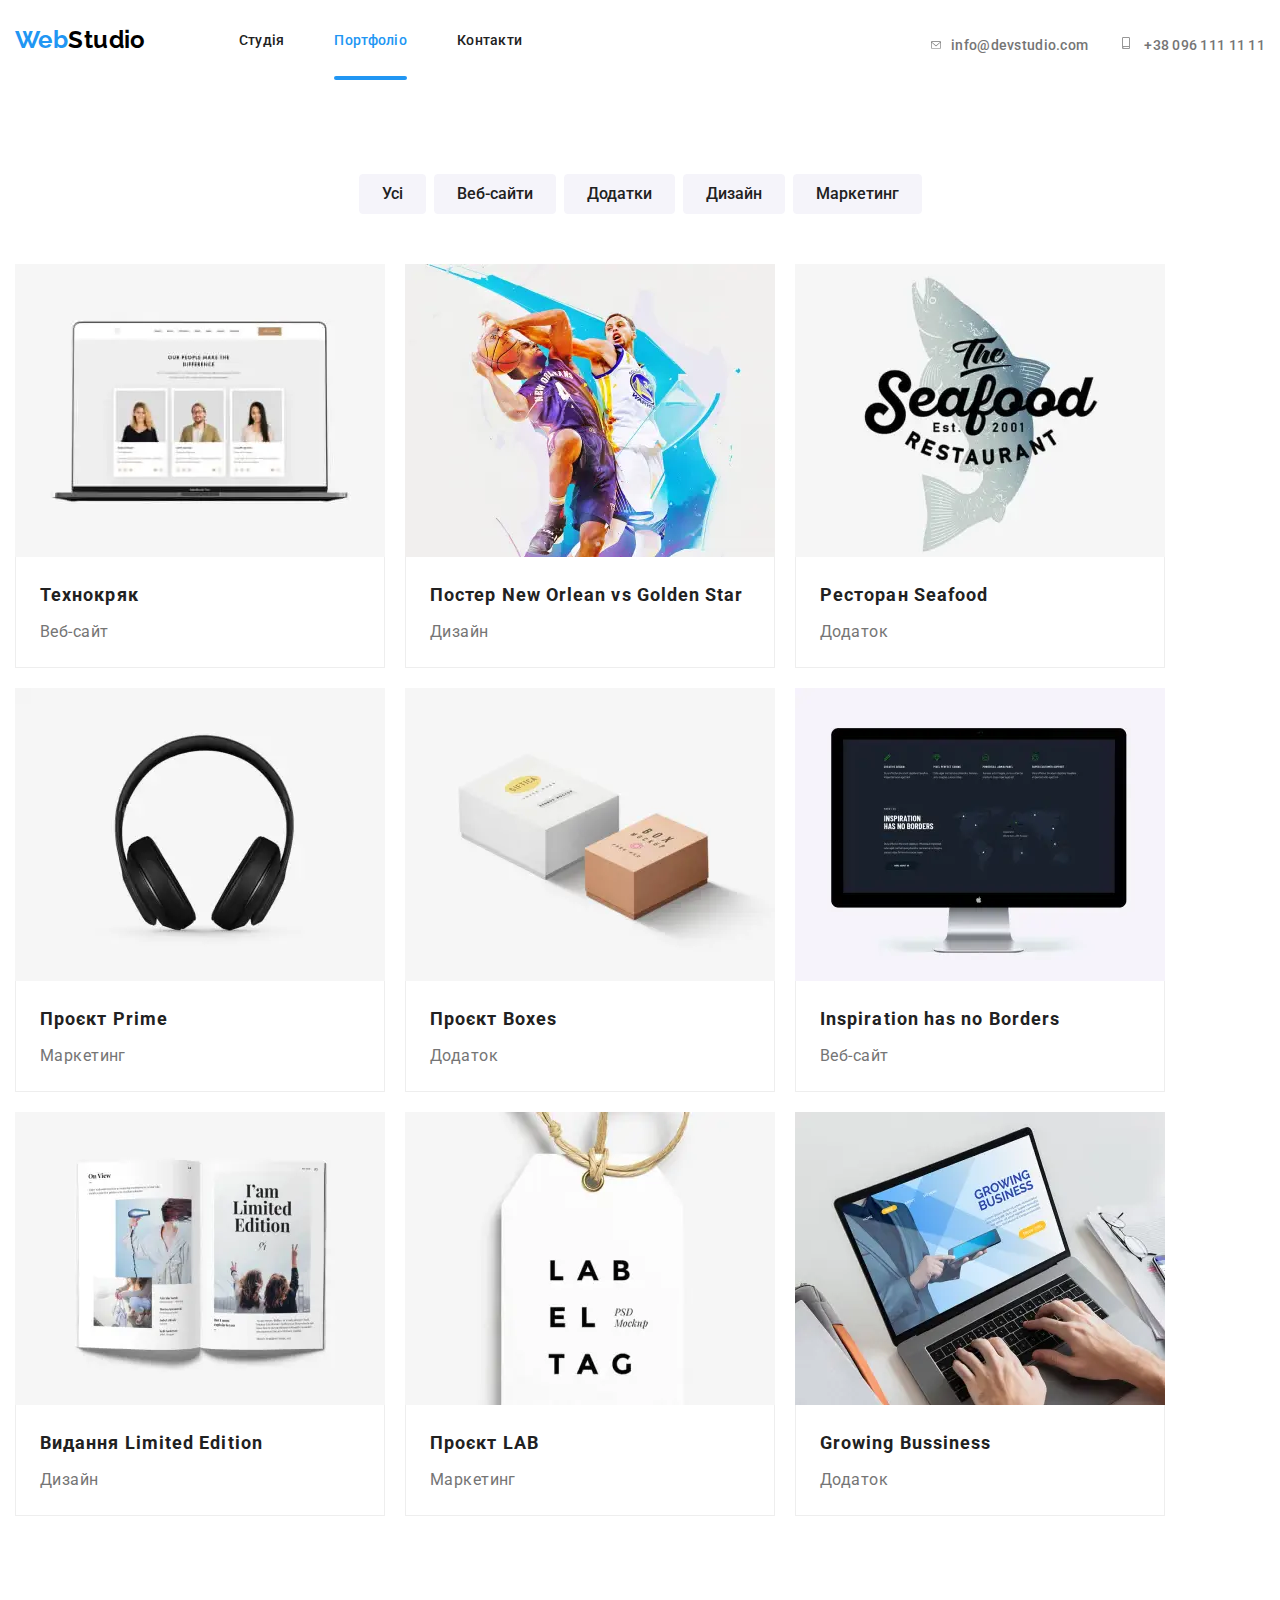
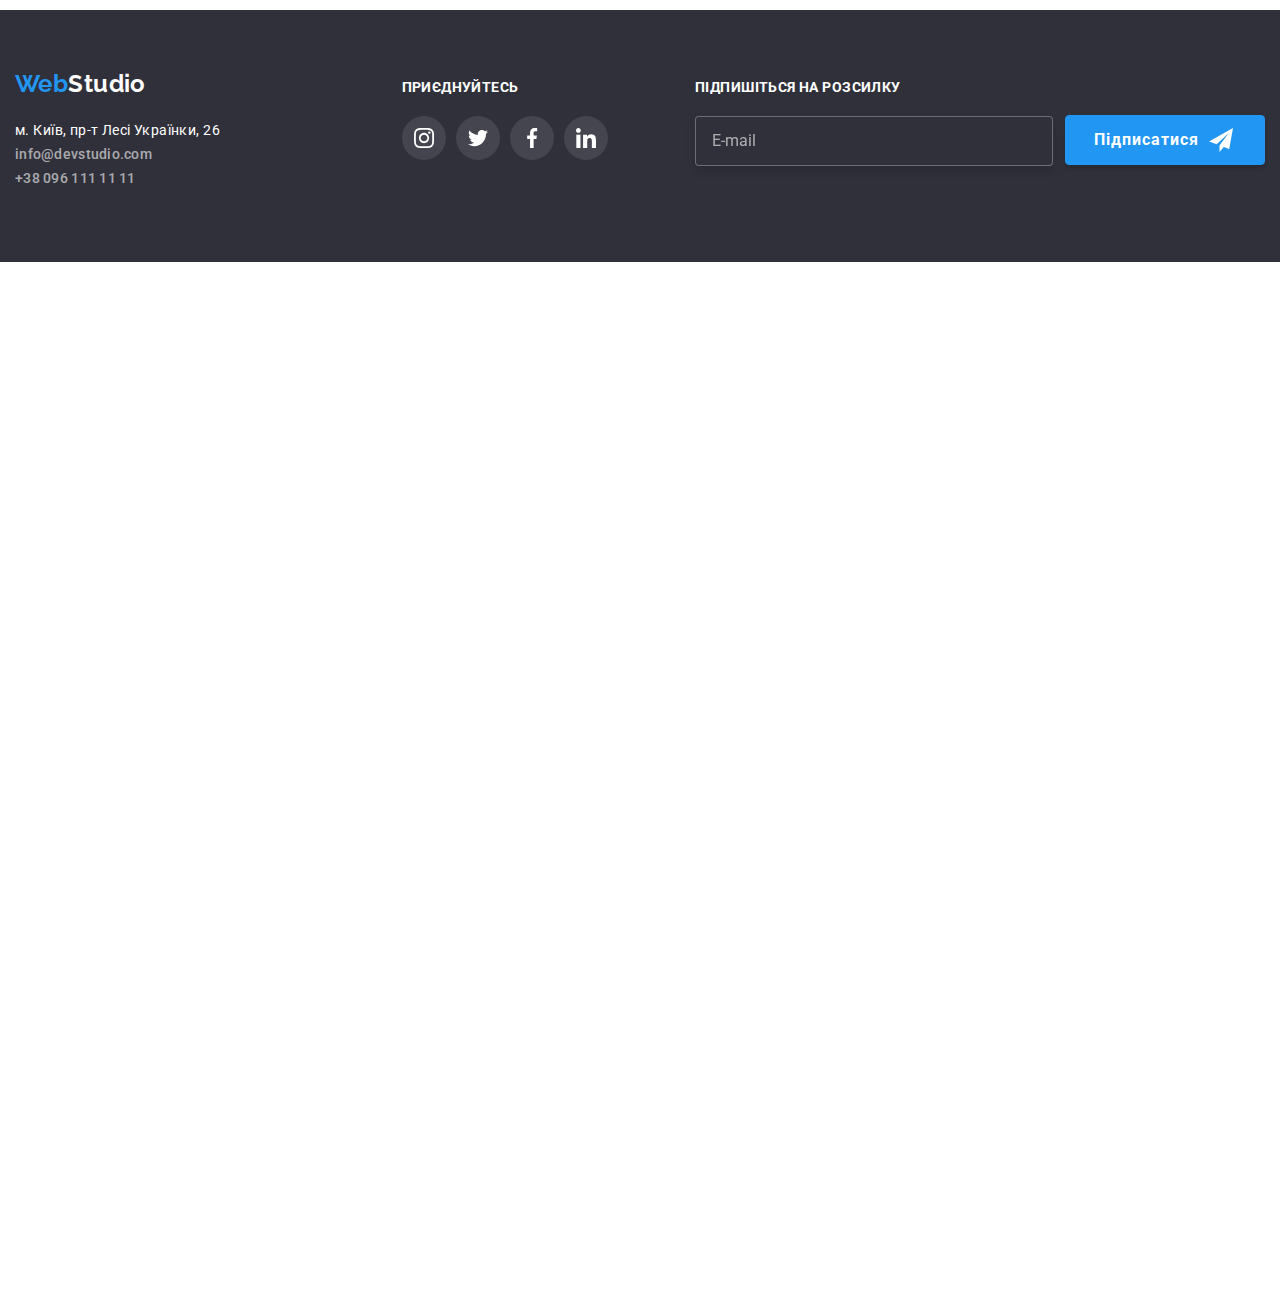
==== commit 0521925e: "fixed bugs in the portfolio picture" ====
--- a/portfolio.html
+++ b/portfolio.html
@@ -110,29 +110,29 @@
 						<li class="partfolio__item">
 							<div class="partfolio__over">
 								<picture>
-								<source srcset="./img/portfolio1.webp 370w, ./img/portfolio1@2x.webp 740w"
-												media="(min-width:1200px)"
-												type="image/webp"
-								 />
-								<source srcset="./img/portfolio1.jpg 370w, ./img/portfolio1@2x.jpg 740w"
-												media="(min-width:1200px )"
-								 />
-								<source srcset="./img/portfolio1-tablet.webp 317w, ./img/portfolio1@2x-tablet.webp 634w"
-												media="(min-width:768px )"
-												type="image/webp"
-								 />
-								<source srcset="./img/portfolio1-tablet.jpg 317W, ./img/portfolio1@2x-tablet.jpg 634W"
-												media="(min-width:768px )"
-								 />
-								 <source srcset="/img/portfolio1-phone.webp 450w, ./img/portfolio1-phone@2x.webp 900w"
-								 media="(max-width:767px )"
-								 type="image/webp"
-									/>
-								<source srcset="./img/portfolio1-phone.jpg 450w, ./img/portfolio1-phone@2x-phone.jpg 900w"
-												media="(max-width:767px )"
-								 />
-								<img class="partfolio__image" src="./img/portfolio1-phone.jpg" alt="Фото трьох співробітників" />
-							</picture>
+									<source srcset="./img/portfolio1.webp 1x, ./img/portfolio1@2x.webp 2x"
+													media="(min-width:1200px )"
+													type="image/webp"
+									 />
+									<source srcset="./img/portfolio1.jpg 1x, ./img/portfolio1@2x.jpg 2x"
+													media="(min-width:1200px )"
+									 />
+									<source srcset="./img/portfolio1-tablet.webp 1x, ./img/portfolio1@2x-tablet.webp 2x"
+													media="(min-width:768px )"
+													type="image/webp"
+									 />
+									<source srcset="./img/portfolio1-tablet.jpg 1x, ./img/portfolio1@2x-tablet.jpg 2x"
+													media="(min-width:768px )"
+									 />
+									<source srcset="./img/portfolio1-phone.webp 1x, ./img/portfolio1@2x-phone.webp 2x"
+													media="(max-width:767px )"
+													type="image/webp"
+									 />
+									<source srcset="./img/portfolio1-phone.jpg 1x, ./img/portfolio1@2x-phone.jpg 2x"
+													media="(max-width:767px )"
+									 />
+									<img class="partfolio__image" src="./img/portfolio1-phone.jpg" alt="Фото трьох співробітників" />
+								</picture>
 								<p class="partfolio__popup">
 									Ресурс пропонує комплексні пропозиції з різним рівнем функціоналу та сервісів. Все це дозволить
 									відвідувачу отримати вичерпні відомості про компанію чи приватну особу.
@@ -160,11 +160,11 @@
 									<source srcset="./img/portfolio2-tablet.jpg 1x, ./img/portfolio2@2x-tablet.jpg 2x"
 													media="(min-width:768px )"
 									 />
-									<source srcset="./img/portfolio2-phone.webp 1x, ./img/portfolio2-phone@2x.webp 2x"
-													media="(max-width:767px )"
-													type="image/webp"
-									 />
-									<source srcset="./img/portfolio2-phone.jpg 1x, ./img/portfolio2-phone@2x.jpg 2x"
+									<source srcset="./img/portfolio2-phone.webp 1x, ./img/portfolio2@2x-phone.webp 2x"
+													media="(max-width:767px )"
+													type="image/webp"
+									 />
+									<source srcset="./img/portfolio2-phone.jpg 1x, ./img/portfolio2@2x-phone.jpg 2x"
 													media="(max-width:767px )"
 									 />
 									<img class="partfolio__image" src="./img/portfolio2-phone.jpg" alt="Два баскетболісти" />
@@ -196,11 +196,11 @@
 									<source srcset="./img/portfolio3-tablet.jpg 1x, ./img/portfolio3@2x-tablet.jpg 2x"
 													media="(min-width:768px )"
 									 />
-									<source srcset="./img/portfolio3-phone.webp 1x, ./img/portfolio3-phone@2x.webp 2x"
-													media="(max-width:767px )"
-													type="image/webp"
-									 />
-									<source srcset="./img/portfolio3-phone.jpg 1x, ./img/portfolio3-phone@2x.jpg 2x"
+									<source srcset="./img/portfolio3-phone.webp 1x, ./img/portfolio3@2x-phone.webp 2x"
+													media="(max-width:767px )"
+													type="image/webp"
+									 />
+									<source srcset="./img/portfolio3-phone.jpg 1x, ./img/portfolio3@2x-phone.jpg 2x"
 													media="(max-width:767px )"
 									 />
 									<img class="partfolio__image" src="./img/portfolio3-phone.jpg" alt="Лого ресторану" />
@@ -232,11 +232,11 @@
 									<source srcset="./img/portfolio4-tablet.jpg 1x, ./img/portfolio4@2x-tablet.jpg 2x"
 													media="(min-width:768px )"
 									 />
-									<source srcset="./img/portfolio4-phone.webp 1x, ./img/portfolio4-phone@2x.webp 2x"
-													media="(max-width:767px )"
-													type="image/webp"
-									 />
-									<source srcset="./img/portfolio4-phone.jpg 1x, ./img/portfolio4-phone@2x.jpg 2x"
+									<source srcset="./img/portfolio4-phone.webp 1x, ./img/portfolio4@2x-phone.webp 2x"
+													media="(max-width:767px )"
+													type="image/webp"
+									 />
+									<source srcset="./img/portfolio4-phone.jpg 1x, ./img/portfolio4@2x-phone.jpg 2x"
 													media="(max-width:767px )"
 									 />
 									<img class="partfolio__image" src="./img/portfolio4-phone.jpg" alt="Навушникі" />
@@ -268,11 +268,11 @@
 									<source srcset="./img/portfolio5-tablet.jpg 1x, ./img/portfolio5@2x-tablet.jpg 2x"
 													media="(min-width:768px )"
 									 />
-									<source srcset="./img/portfolio5-phone.webp 1x, ./img/portfolio5-phone@2x.webp 2x"
-													media="(max-width:767px )"
-													type="image/webp"
-									 />
-									<source srcset="./img/portfolio5-phone.jpg 1x, ./img/portfolio5-phone@2x.jpg 2x"
+									<source srcset="./img/portfolio5-phone.webp 1x, ./img/portfolio5@2x-phone.webp 2x"
+													media="(max-width:767px )"
+													type="image/webp"
+									 />
+									<source srcset="./img/portfolio5-phone.jpg 1x, ./img/portfolio5@2x-phone.jpg 2x"
 													media="(max-width:767px )"
 									 />
 									<img class="partfolio__image" src="./img/portfolio5-phone.jpg" alt="Дві коробки" />
@@ -304,14 +304,14 @@
 									<source srcset="./img/portfolio6-tablet.jpg 1x, ./img/portfolio6@2x-tablet.jpg 2x"
 													media="(min-width:768px )"
 									 />
-									<source srcset="./img/portfolio6-phone.webp 1x, ./img/portfolio6-phone@2x.webp 2x"
-													media="(max-width:767px )"
-													type="image/webp"
-									 />
-									<source srcset="./img/portfolio6-phone.jpg 1x, ./img/portfolio6-phone@2x.jpg 2x"
-													media="(max-width:767px )"
-									 />
-									<img class="partfolio__image" src="./img/portfolio6-phone.jpg" alt="Монітор" />
+									<source srcset="./img/portfolio6-phone.webp 1x, ./img/portfolio6@2x-phone.webp 2x"
+													media="(max-width:767px )"
+													type="image/webp"
+									 />
+									<source srcset="./img/portfolio6-phone.jpg 1x, ./img/portfolio6@2x-phone.jpg 2x"
+													media="(max-width:767px )"
+									 />
+									<img class="partfolio__image" src="./img/portfolio2-phone.jpg" alt="Монітор" />
 								</picture>
 								<p class="partfolio__popup">
 									Ресурс пропонує комплексні пропозиції з різним рівнем функціоналу та сервісів. Все це дозволить
@@ -340,11 +340,11 @@
 									<source srcset="./img/portfolio7-tablet.jpg 1x, ./img/portfolio7@2x-tablet.jpg 2x"
 													media="(min-width:768px )"
 									 />
-									<source srcset="./img/portfolio7-phone.webp 1x, ./img/portfolio7-phone@2x.webp 2x"
-													media="(max-width:767px )"
-													type="image/webp"
-									 />
-									<source srcset="./img/portfolio7-phone.jpg 1x, ./img/portfolio7-phone@2x.jpg 2x"
+									<source srcset="./img/portfolio7-phone.webp 1x, ./img/portfolio7@2x-phone.webp 2x"
+													media="(max-width:767px )"
+													type="image/webp"
+									 />
+									<source srcset="./img/portfolio7-phone.jpg 1x, ./img/portfolio7@2x-phone.jpg 2x"
 													media="(max-width:767px )"
 									 />
 									<img class="partfolio__image" src="./img/portfolio7-phone.jpg" alt="Відкрита книга" />
@@ -376,11 +376,11 @@
 									<source srcset="./img/portfolio8-tablet.jpg 1x, ./img/portfolio8@2x-tablet.jpg 2x"
 													media="(min-width:768px )"
 									 />
-									<source srcset="./img/portfolio8-phone.webp 1x, ./img/portfolio8-phone@2x.webp 2x"
-													media="(max-width:767px )"
-													type="image/webp"
-									 />
-									<source srcset="./img/portfolio8-phone.jpg 1x, ./img/portfolio8-phone@2x.jpg 2x"
+									<source srcset="./img/portfolio8-phone.webp 1x, ./img/portfolio8@2x-phone.webp 2x"
+													media="(max-width:767px )"
+													type="image/webp"
+									 />
+									<source srcset="./img/portfolio8-phone.jpg 1x, ./img/portfolio8@2x-phone.jpg 2x"
 													media="(max-width:767px )"
 									 />
 									<img class="partfolio__image" src="./img/portfolio8-phone.jpg" alt="Єтикетка" />
@@ -412,11 +412,11 @@
 									<source srcset="./img/portfolio9-tablet.jpg 1x, ./img/portfolio9@2x-tablet.jpg 2x"
 													media="(min-width:768px )"
 									 />
-									<source srcset="./img/portfolio9-phone.webp 1x, ./img/portfolio9-phone@2x.webp 2x"
-													media="(max-width:767px )"
-													type="image/webp"
-									 />
-									<source srcset="./img/portfolio9-phone.jpg 1x, ./img/portfolio9-phone@2x.jpg 2x"
+									<source srcset="./img/portfolio9-phone.webp 1x, ./img/portfolio9@2x-phone.webp 2x"
+													media="(max-width:767px )"
+													type="image/webp"
+									 />
+									<source srcset="./img/portfolio9-phone.jpg 1x, ./img/portfolio9@2x-phone.jpg 2x"
 													media="(max-width:767px )"
 									 />
 									<img class="partfolio__image" src="./img/portfolio9-phone.jpg" alt="Лоптоп" />
--- a/css/main.min.css
+++ b/css/main.min.css
@@ -1 +1 @@
-:root{--primary-text-color: #757575;--title-text-color: #212121;--accent-color: #2196f3;--primary-white-color: #ffffff;--primary-black-color: #000000;--fist-color-bcg-button: #f5f4fa;--footer-color: #2f303a;--border-color: #ececec;--border-second-color: #eeeeee;--hero-color: #c4c4c4;--icon-color: #afb1b8;--second-color-bcg-button: #188CE8}.link.current{color:var(--accent-color)}.current::after{position:absolute;content:"";display:inline-block;width:100%;height:4px;left:0;bottom:0;border-radius:2px;background-color:var(--accent-color)}html{-webkit-box-sizing:border-box;box-sizing:border-box}body{background-color:var(--primary-white-color);color:var(--primary-text-color);font-family:Roboto,sans-serif;font-weight:400;font-size:14px;line-height:1.2;letter-spacing:.03em}address{font-style:normal}h1,h2,h3,h4,h5,h6,p{margin-top:0;margin-bottom:0}ul,ol{margin-top:0;margin-bottom:0;padding-left:0}.list{list-style:none}.link{text-decoration:none}img{display:block;width:100%;height:auto}.section{padding-top:60px;padding-bottom:60px}@media screen and (min-width: 1200px){.section{padding-top:94px;padding-bottom:94px}}.container{padding-left:15px;padding-right:15px}@media screen and (min-widht: 480px){.container{width:480px;margin-left:auto;margin-right:auto}}@media screen and (min-widht: 768px){.container{width:768px}}@media screen and (min-widht: 1200px){.container{width:1200px}}.logo{color:var(--primary-black-color);font-family:Raleway,sans-serif;font-weight:700;font-size:24px;-webkit-transition:color 250ms cubic-bezier(0.4, 0, 0.2, 1);transition:color 250ms cubic-bezier(0.4, 0, 0.2, 1)}.logo:hover,.logo:focus{color:var(--accent-color)}.logo .logo--color-blue{color:var(--accent-color)}.logo .logo--color-white{color:var(--primary-white-color);-webkit-transition:color 250ms cubic-bezier(0.4, 0, 0.2, 1);transition:color 250ms cubic-bezier(0.4, 0, 0.2, 1)}.logo .logo--color-white:hover,.logo .logo--color-white:focus{color:var(--accent-color)}@media screen and (min-widht: 1200px){.logo{font-size:26px}}.main__backdrop{position:fixed;top:0;left:0;width:100vw;height:100vh;background-color:rgba(0,0,0,.2);opacity:1;-webkit-transition:opacity 2500ms cubic-bezier(0.4, 0, 0.2, 1);transition:opacity 2500ms cubic-bezier(0.4, 0, 0.2, 1)}.main__backdrop.is-hidden{opacity:0;pointer-events:none}.main__modal{position:absolute;top:50%;left:50%;-webkit-transform:translate(-50%, -50%) scale(1);transform:translate(-50%, -50%) scale(1);opacity:1;-webkit-transition:opacity 250ms cubic-bezier(0.4, 0, 0.2, 1),-webkit-transform 250ms cubic-bezier(0.4, 0, 0.2, 1);transition:opacity 250ms cubic-bezier(0.4, 0, 0.2, 1),-webkit-transform 250ms cubic-bezier(0.4, 0, 0.2, 1);transition:transform 250ms cubic-bezier(0.4, 0, 0.2, 1),opacity 250ms cubic-bezier(0.4, 0, 0.2, 1);transition:transform 250ms cubic-bezier(0.4, 0, 0.2, 1),opacity 250ms cubic-bezier(0.4, 0, 0.2, 1),-webkit-transform 250ms cubic-bezier(0.4, 0, 0.2, 1);width:450px;height:609px;padding:40px;background-color:var(--primary-white-color)}.main__backdrop.is-hidden .main__modal{-webkit-transform:translate(-50%, -50%) scale(1.1);transform:translate(-50%, -50%) scale(1.1);opacity:0}.button__modal-close{position:absolute;top:8px;right:8px;display:-webkit-box;display:-ms-flexbox;display:flex;-webkit-box-pack:center;-ms-flex-pack:center;justify-content:center;-webkit-box-align:center;-ms-flex-align:center;align-items:center;width:30px;height:30px;border-radius:50%;border:1px solid rgba(0,0,0,.1);border-color:rgba(0,0,0,0);padding:0;cursor:pointer;-webkit-transition:fill 250ms cubic-bezier(0.4, 0, 0.2, 1);transition:fill 250ms cubic-bezier(0.4, 0, 0.2, 1)}.button__modal-close:hover{fill:var(--accent-color)}@media screen and (min-width: 1200px){.main__modal{width:528px;height:581px}}.contact-form__field{display:block;position:relative;cursor:pointer}.contact-form__field:not(:last-child){margin-bottom:28px}.contact-form__title{margin-bottom:12px;font-weight:700;font-size:20px;line-height:1.5;text-align:center;letter-spacing:.03em;color:var(--primary-black-color);cursor:pointer}.contact-form__input{width:100%;height:40px;border:1px solid rgba(33,33,33,.2);border-radius:4px;margin-top:4px;padding-left:42px;cursor:pointer}.contact-form__input:focus{outline:none;border-color:var(--accent-color)}.contact-form__icon{position:absolute;bottom:50%;left:12px;display:inline-block;-webkit-transform:translateY(50%);transform:translateY(50%);-webkit-transition:fill 550ms cubic-bezier(0.4, 0, 0.2, 1);transition:fill 550ms cubic-bezier(0.4, 0, 0.2, 1)}.contact-form__text{position:absolute;bottom:50%;left:40px;-webkit-transform:translateY(50%);transform:translateY(50%);-webkit-transition:-webkit-transform 550ms cubic-bezier(0.4, 0, 0.2, 1);transition:-webkit-transform 550ms cubic-bezier(0.4, 0, 0.2, 1);transition:transform 550ms cubic-bezier(0.4, 0, 0.2, 1);transition:transform 550ms cubic-bezier(0.4, 0, 0.2, 1), -webkit-transform 550ms cubic-bezier(0.4, 0, 0.2, 1)}.contact-form__input:not(:-moz-placeholder-shown)+.contact-form__text{transform:translate(-40px, -18px)}.contact-form__input:not(:-ms-input-placeholder)+.contact-form__text{transform:translate(-40px, -18px)}.contact-form__input:focus+.contact-form__text,.contact-form__input:not(:placeholder-shown)+.contact-form__text{-webkit-transform:translate(-40px, -18px);transform:translate(-40px, -18px)}.contact-form__field:focus-within>.contact-form__icon,.contact-form__field:focus-within>.contact-form__text,.contact-form__field:focus-within>.contact-form__textarea{fill:var(--accent-color);color:var(--accent-color)}.contact-form__messege{position:relative;width:100%;height:120px;resize:none;margin-top:4px;padding:12px 16px;border:1px solid rgba(33,33,33,.2);border-radius:4px;margin-top:4px;cursor:pointer}.contact-form__messege:focus{outline:none;border-color:var(--accent-color)}.contact-form__messege::-webkit-input-placeholder{font-weight:400;font-size:12px;line-height:1.17;letter-spacing:.01em;color:rgba(117,117,117,.5)}.contact-form__messege::-moz-placeholder{font-weight:400;font-size:12px;line-height:1.17;letter-spacing:.01em;color:rgba(117,117,117,.5)}.contact-form__messege:-ms-input-placeholder{font-weight:400;font-size:12px;line-height:1.17;letter-spacing:.01em;color:rgba(117,117,117,.5)}.contact-form__messege::-ms-input-placeholder{font-weight:400;font-size:12px;line-height:1.17;letter-spacing:.01em;color:rgba(117,117,117,.5)}.contact-form__messege::placeholder{font-weight:400;font-size:12px;line-height:1.17;letter-spacing:.01em;color:rgba(117,117,117,.5)}.contact-form__textarea{position:absolute;bottom:50%;left:40px;-webkit-transform:translateY(50%);transform:translateY(50%);-webkit-transition:-webkit-transform 550ms cubic-bezier(0.4, 0, 0.2, 1);transition:-webkit-transform 550ms cubic-bezier(0.4, 0, 0.2, 1);transition:transform 550ms cubic-bezier(0.4, 0, 0.2, 1);transition:transform 550ms cubic-bezier(0.4, 0, 0.2, 1), -webkit-transform 550ms cubic-bezier(0.4, 0, 0.2, 1)}.contact-form__messege:not(:-moz-placeholder-shown)+.contact-form__textarea{transform:translate(-40px, -60px)}.contact-form__messege:not(:-ms-input-placeholder)+.contact-form__textarea{transform:translate(-40px, -60px)}.contact-form__messege:focus+.contact-form__textarea,.contact-form__messege:not(:placeholder-shown)+.contact-form__textarea{-webkit-transform:translate(-40px, -60px);transform:translate(-40px, -60px)}.contact-form__label{display:-webkit-box;display:-ms-flexbox;display:flex;-webkit-box-align:center;-ms-flex-align:center;align-items:center;font-size:12px;line-height:1.17;cursor:pointer}.contact-form__checkbox{-webkit-appearance:none;-moz-appearance:none;appearance:none}.contact-form__chek-ikon{display:inline-block;width:16px;height:15px;margin-right:9px;border:2px solid var(--primary-black-color);border-radius:2px;cursor:pointer}.contact-form__checkbox:focus+.contact-form__chek-ikon{border-color:var(--accent-color)}.contact-form__checkbox:checked+.contact-form__chek-ikon{background-color:var(--accent-color);border-color:var(--accent-color);background-image:url(../img/icon-check.svg);background-size:contain;background-origin:border-box}.contact-form__contract{color:var(--accent-color);margin-left:4px}.button-submit{display:block;-webkit-box-align:center;-ms-flex-align:center;align-items:center;min-width:200px;height:50px;padding:10px 52px;margin-top:30px;margin-right:auto;margin-left:auto;color:var(--primary-white-color);background-color:var(--accent-color);border-color:var(--accent-color);font-weight:700;font-size:16px;line-height:1.88;letter-spacing:.06em;font-family:inherit;text-decoration:none;text-align:center;-webkit-box-shadow:0px 4px 4px rgba(0,0,0,.15);box-shadow:0px 4px 4px rgba(0,0,0,.15);border-radius:4px;border:1px solid;cursor:pointer;-webkit-transition:background 550ms cubic-bezier(0.4, 0, 0.2, 1),-webkit-box-shadow 550ms cubic-bezier(0.4, 0, 0.2, 1);transition:background 550ms cubic-bezier(0.4, 0, 0.2, 1),-webkit-box-shadow 550ms cubic-bezier(0.4, 0, 0.2, 1);transition:background 550ms cubic-bezier(0.4, 0, 0.2, 1),box-shadow 550ms cubic-bezier(0.4, 0, 0.2, 1);transition:background 550ms cubic-bezier(0.4, 0, 0.2, 1),box-shadow 550ms cubic-bezier(0.4, 0, 0.2, 1),-webkit-box-shadow 550ms cubic-bezier(0.4, 0, 0.2, 1)}.button-submit:hover,.button-submit:focus{background:var(--second-color-bcg-button);-webkit-box-shadow:0px 3px 1px rgba(0,0,0,.1),0px 1px 2px rgba(0,0,0,.08),0px 2px 2px rgba(0,0,0,.12);box-shadow:0px 3px 1px rgba(0,0,0,.1),0px 1px 2px rgba(0,0,0,.08),0px 2px 2px rgba(0,0,0,.12)}@media screen and (min-width: 1200px){.contact-form__title{font-size:20px;line-height:1.17}.contact-form__label{font-size:14px;line-height:1.71}}.team-social{display:-webkit-box;display:-ms-flexbox;display:flex;-webkit-box-pack:justify;-ms-flex-pack:justify;justify-content:space-between;width:206px}.team-social__link{display:-webkit-box;display:-ms-flexbox;display:flex;-webkit-box-pack:center;-ms-flex-pack:center;justify-content:center;-webkit-box-align:center;-ms-flex-align:center;align-items:center;width:44px;height:44px;background-color:var(--primary-white-color);border-radius:50%;-webkit-transition:background-color 250ms cubic-bezier(0.4, 0, 0.2, 1),fill 250ms cubic-bezier(0.4, 0, 0.2, 1);transition:background-color 250ms cubic-bezier(0.4, 0, 0.2, 1),fill 250ms cubic-bezier(0.4, 0, 0.2, 1)}.team-social__link:hover,.team-social__link:focus{background-color:var(--accent-color)}.team-social__icon{fill:var(--icon-color)}.team-social__link:hover .team-social__icon,.team-social__link:focus .team-social__icon{fill:var(--primary-white-color)}.join__title{margin-bottom:20px;font-weight:700;font-size:14px;line-height:1,14;letter-spacing:.03em;text-transform:uppercase;color:var(--primary-white-color);text-align:center}.join-social{display:-webkit-box;display:-ms-flexbox;display:flex;-webkit-box-pack:justify;-ms-flex-pack:justify;justify-content:space-between;width:206px;margin-left:auto;margin-right:auto}.join-social__link{display:-webkit-box;display:-ms-flexbox;display:flex;-webkit-box-pack:center;-ms-flex-pack:center;justify-content:center;-webkit-box-align:center;-ms-flex-align:center;align-items:center;width:44px;height:44px;background-color:rgba(255,255,255,.1);border-radius:50%;-webkit-transition:background-color 250ms cubic-bezier(0.4, 0, 0.2, 1);transition:background-color 250ms cubic-bezier(0.4, 0, 0.2, 1)}.join-social__link:hover,.join-social__link:focus{background-color:var(--accent-color)}.join-social__icon{fill:var(--primary-white-color)}@media screen and (min-width: 1200px){.join-social{margin-left:0;margin-right:0}.join__title{text-align:left}}.page-header{position:relative;background-color:var(--primary-white-color)}.nav{display:-webkit-box;display:-ms-flexbox;display:flex;-webkit-box-pack:justify;-ms-flex-pack:justify;justify-content:space-between;-webkit-box-align:center;-ms-flex-align:center;align-items:center;height:60px}.site-nav{display:none}.auth-nav{display:none}.mobile-menu-button{background-color:rgba(0,0,0,0);border:none;padding:0;line-height:0}.mobile-menu{position:absolute;top:0;bottom:0;width:100%;height:100vh;overflow:auto;opacity:0;visibility:hidden;pointer-events:none;background-color:var(--primary-white-color);-webkit-transition:opacity 500ms cubic-bezier(0.4, 0, 0.2, 1),visibility 500ms cubic-bezier(0.4, 0, 0.2, 1);transition:opacity 500ms cubic-bezier(0.4, 0, 0.2, 1),visibility 500ms cubic-bezier(0.4, 0, 0.2, 1)}.mobile-menu.is-open{opacity:1;visibility:visible;pointer-events:auto}.mobile-menu__container{position:relative;padding-top:48px;padding-bottom:48px;padding-left:40px}.mobile-menu__close-button{position:absolute;top:10px;right:15px;background-color:rgba(0,0,0,0);border:none;padding:0;line-height:0;-webkit-transition:fill 500ms cubic-bezier(0.4, 0, 0.2, 1);transition:fill 500ms cubic-bezier(0.4, 0, 0.2, 1)}.mobile-menu__close-button:hover,.mobile-menu__close-button:focus{fill:var(--accent-color)}.mobile-menu__link{font-weight:500;font-size:40px;line-height:1,175;letter-spacing:.02em;color:var(--title-text-color)}.mobile-menu__list{margin-bottom:306px}.mobile-menu__item:hover,.mobile-menu__item:focus{color:var(--accent-color)}.mobile-menu__item:not(:last-child){margin-bottom:32px}.mobi-menu-auth__item:not(:last-child){margin-bottom:32px}.mobi-menu-auth__phone{font-weight:500;font-size:34px;line-height:1.176;letter-spacing:.02em;color:var(--accent-color)}.mobi-menu-auth__mail{font-weight:500;font-size:24px;line-height:1.167;letter-spacing:.02em;color:var(--primary-text-color)}.mobi-social__list{display:-webkit-box;display:-ms-flexbox;display:flex;-webkit-box-pack:start;-ms-flex-pack:start;justify-content:flex-start;-webkit-box-align:center;-ms-flex-align:center;align-items:center;margin-top:63px}.mobi-social__item:not(:last-child){padding-right:20px}.mobi-social__item--side::after{content:" ";position:absolute;display:inline-block;width:1px;height:22px;margin-left:10px;background-color:rgba(33,33,33,.2)}.mobile-social__link{font-weight:500;font-size:18px;letter-spacing:.02em;color:var(--accent-color)}@media screen and (min-width: 768px){.nav{height:80px}.site-nav{display:-webkit-box;display:-ms-flexbox;display:flex;-webkit-box-align:center;-ms-flex-align:center;align-items:center;-webkit-box-pack:center;-ms-flex-pack:center;justify-content:center}.site-nav__link{position:relative}.site-nav__link:hover,.site-nav__link:focus{color:var(--accent-color)}.site-nav__link{color:var(--title-text-color);font-weight:500;font-size:14px;line-height:1.15;letter-spacing:.02em;padding-top:32px;padding-bottom:32px;-webkit-transition:color 250ms cubic-bezier(0.4, 0, 0.2, 1);transition:color 250ms cubic-bezier(0.4, 0, 0.2, 1)}.site-nav__link:hover,.site-nav__link:focus{color:var(--accent-color);fill:var(--accent-color)}.site-nav__item:not(:last-child){margin-right:50px}.auth-nav{display:block;margin-top:21px}.auth-nav__link{display:-webkit-box;display:-ms-flexbox;display:flex;color:var(--primary-text-color);font-weight:500;font-size:14px;line-height:1.15;letter-spacing:.02em;-webkit-transition:color 250ms cubic-bezier(0.4, 0, 0.2, 1);transition:color 250ms cubic-bezier(0.4, 0, 0.2, 1)}.auth-nav__link:hover,.auth-nav__link:focus{color:var(--accent-color);fill:var(--accent-color)}.auth-nav__item:not(:last-child){margin-bottom:10px}.auth-nav__icon{-webkit-transition:fill 250ms cubic-bezier(0.4, 0, 0.2, 1);transition:fill 250ms cubic-bezier(0.4, 0, 0.2, 1)}.auth-nav__link:hover .auth-nav__icon,.auth-nav__link:focus .auth-nav__icon{color:var(--accent-color);fill:var(--accent-color)}.auth-nav__icon--smartphone{fill:var(--primary-text-color);width:16px;height:12px;margin-right:10px}.auth-nav__icon--envelope{fill:var(--primary-text-color);width:10px;height:16px;margin-right:10px}.mobile-menu-button{display:none}}@media screen and (min-width: 1200px){.nav{-webkit-box-align:center;-ms-flex-align:center;align-items:center;-webkit-box-pack:start;-ms-flex-pack:start;justify-content:flex-start}.site-nav{-webkit-box-pack:start;-ms-flex-pack:start;justify-content:flex-start;margin-left:93px}.auth-nav{display:-webkit-box;display:-ms-flexbox;display:flex;margin-left:auto}.auth-nav__link{display:-webkit-box;display:-ms-flexbox;display:flex;padding-top:32px;padding-bottom:32px}.auth-nav__item:not(:last-child){margin-right:30px}}.hero{max-width:480px;height:400px;margin-left:auto;margin-right:auto;background-image:-webkit-gradient(linear, left top, left bottom, from(rgba(47, 48, 58, 0.4)), to(rgba(47, 48, 58, 0.4))),url(../img/hero-fon-phone.jpg);background-image:linear-gradient(rgba(47, 48, 58, 0.4), rgba(47, 48, 58, 0.4)),url(../img/hero-fon-phone.jpg);background-repeat:no-repeat;background-size:cover;background-position:center;padding-top:118px;padding-bottom:118px;text-align:center;background-color:var(--hero-color)}@media(min-device-pixel-ratio: 2),(-webkit-min-device-pixel-ratio: 2),(min-resolution: 192dpi),(min-resolution: 2dppx){.hero{background-image:-webkit-gradient(linear, left top, left bottom, from(rgba(47, 48, 58, 0.4)), to(rgba(47, 48, 58, 0.4))),url(../img/hero-fon-phone@2x.jpg);background-image:linear-gradient(rgba(47, 48, 58, 0.4), rgba(47, 48, 58, 0.4)),url(../img/hero-fon-phone@2x.jpg)}}.hero__title{width:360px;margin-left:auto;margin-right:auto;margin-bottom:30px;color:var(--primary-white-color);font-weight:900;font-size:26px;line-height:1.62;letter-spacing:.06em;text-transform:uppercase}.button--hero{display:inline-block;-webkit-box-align:center;-ms-flex-align:center;align-items:center;min-width:200px;padding:10px 24px;color:var(--primary-white-color);background-color:var(--accent-color);font-family:inherit;font-weight:700;font-size:16px;line-height:1.88;-webkit-box-shadow:0px 4px 4px rgba(0,0,0,.15);box-shadow:0px 4px 4px rgba(0,0,0,.15);border-radius:4px;letter-spacing:.06em;-webkit-transition:background-color 250ms cubic-bezier(0.4, 0, 0.2, 1),color 250ms cubic-bezier(0.4, 0, 0.2, 1);transition:background-color 250ms cubic-bezier(0.4, 0, 0.2, 1),color 250ms cubic-bezier(0.4, 0, 0.2, 1)}.button--hero:hover,.button--hero:focus{color:var(--primary-black-color);background-color:var(--primary-text-color)}@media screen and (min-width: 768px){.hero{max-width:768px;background-image:-webkit-gradient(linear, left top, left bottom, from(rgba(47, 48, 58, 0.4)), to(rgba(47, 48, 58, 0.4))),url(../img/hero-fon-tabl.jpg);background-image:linear-gradient(rgba(47, 48, 58, 0.4), rgba(47, 48, 58, 0.4)),url(../img/hero-fon-tabl.jpg)}}@media screen and (min-width: 768px)and (min-device-pixel-ratio: 2),screen and (min-width: 768px)and (-webkit-min-device-pixel-ratio: 2),screen and (min-width: 768px)and (min-resolution: 192dpi),screen and (min-width: 768px)and (min-resolution: 2dppx){.hero{background-image:-webkit-gradient(linear, left top, left bottom, from(rgba(47, 48, 58, 0.4)), to(rgba(47, 48, 58, 0.4))),url(../img/hero-fon-tabl@2x.jpg);background-image:linear-gradient(rgba(47, 48, 58, 0.4), rgba(47, 48, 58, 0.4)),url(../img/hero-fon-tabl@2x.jpg)}}@media screen and (min-width: 1200px){.hero{max-width:1600px;height:600px;padding-top:200px;padding-bottom:280px;background-image:-webkit-gradient(linear, left top, left bottom, from(rgba(47, 48, 58, 0.4)), to(rgba(47, 48, 58, 0.4))),url(../img/hero-fon.jpg);background-image:linear-gradient(rgba(47, 48, 58, 0.4), rgba(47, 48, 58, 0.4)),url(../img/hero-fon.jpg)}}@media screen and (min-width: 1200px)and (min-device-pixel-ratio: 2),screen and (min-width: 1200px)and (-webkit-min-device-pixel-ratio: 2),screen and (min-width: 1200px)and (min-resolution: 192dpi),screen and (min-width: 1200px)and (min-resolution: 2dppx){.hero{background-image:-webkit-gradient(linear, left top, left bottom, from(rgba(47, 48, 58, 0.4)), to(rgba(47, 48, 58, 0.4))),url(../img/hero-fon@2x.jpg);background-image:linear-gradient(rgba(47, 48, 58, 0.4), rgba(47, 48, 58, 0.4)),url(../img/hero-fon@2x.jpg)}}@media screen and (min-width: 1200px){.hero__title{width:696px;font-size:44px;line-height:1.36}}@media screen and (min-width: 1200px){.button--hero{min-width:216px;padding:10px 32px}}.feature-card:not(:last-child){margin-bottom:30px}.feature-card__wrapper{display:-webkit-box;display:-ms-flexbox;display:flex;min-width:270px;height:120px;-webkit-box-pack:center;-ms-flex-pack:center;justify-content:center;-webkit-box-align:center;-ms-flex-align:center;align-items:center;margin-left:auto;margin-right:auto;padding:25px 100px;margin-bottom:30px;background-color:var(--fist-color-bcg-button);border-radius:4px}.feature__title{visibility:hidden;pointer-events:none;position:absolute}.feature-card__name{margin-bottom:10px;color:var(--title-text-color);font-weight:700;line-height:1.15;text-transform:uppercase;text-align:center}.feature-card__text{line-height:1.7}@media screen and (min-width: 768px){.feature__list{display:-webkit-box;display:-ms-flexbox;display:flex;-ms-flex-wrap:wrap;flex-wrap:wrap;gap:30px}.feature-card{margin:0;-ms-flex-preferred-size:calc((100% - 30px)/2);flex-basis:calc((100% - 30px)/2)}}@media screen and (min-width: 1200px){.feature-card{-ms-flex-preferred-size:calc((100% - 90px)/4);flex-basis:calc((100% - 90px)/4)}}.work{display:none}@media screen and (min-width: 1200px){.work{display:block}.work__list{display:-webkit-box;display:-ms-flexbox;display:flex;-webkit-box-pack:justify;-ms-flex-pack:justify;justify-content:space-between}.work__title{margin-bottom:50px}.work__title{color:var(--title-text-color);font-weight:700;font-size:36px;line-height:1.16;text-align:center}}.team{background-color:var(--fist-color-bcg-button)}.team__title{color:var(--title-text-color);font-weight:700;font-size:28px;line-height:1.79;text-align:center;margin-bottom:30px}.team__list{display:block}.team-card{display:-webkit-box;display:-ms-flexbox;display:flex;padding-bottom:30px;-webkit-box-align:center;-ms-flex-align:center;align-items:center;-webkit-box-orient:vertical;-webkit-box-direction:normal;-ms-flex-direction:column;flex-direction:column;background-color:var(--primary-white-color)}.team-card:not(:first-child){margin-top:30px}.team-card__name{margin-top:30px;margin-bottom:10px;color:var(--title-text-color);font-weight:500;font-size:16px}.team-card__text{margin-bottom:16px;color:var(--primary-text-color);font-size:16px}@media screen and (min-width: 768px){.team__list{display:-webkit-box;display:-ms-flexbox;display:flex;-ms-flex-wrap:wrap;flex-wrap:wrap;-webkit-box-align:stretch;-ms-flex-align:stretch;align-items:stretch;gap:30px}.team-card{margin-bottom:0;-ms-flex-preferred-size:calc((100% - 30px)/2);flex-basis:calc((100% - 30px)/2)}}@media screen and (min-width: 1200px){.team__title{font-size:36px;line-height:1.91;margin-bottom:50px}.team-card{-ms-flex-preferred-size:calc((100% - 90px)/4);flex-basis:calc((100% - 90px)/4)}}.clients__title{margin-bottom:30px;color:var(--title-text-color);font-weight:700;font-size:28px;line-height:1.79;text-align:center}.clients-card{display:-webkit-box;display:-ms-flexbox;display:flex;-ms-flex-wrap:wrap;flex-wrap:wrap;gap:30px}.clients-card__item{display:-webkit-box;display:-ms-flexbox;display:flex;-ms-flex-preferred-size:calc((100% - 30px)/2);flex-basis:calc((100% - 30px)/2);-webkit-box-pack:center;-ms-flex-pack:center;justify-content:center;-webkit-box-align:center;-ms-flex-align:center;align-items:center;height:92px;border:1px solid var(--icon-color);border-radius:4px;-webkit-transition:border-color 250ms cubic-bezier(0.4, 0, 0.2, 1),fill 250ms cubic-bezier(0.4, 0, 0.2, 1);transition:border-color 250ms cubic-bezier(0.4, 0, 0.2, 1),fill 250ms cubic-bezier(0.4, 0, 0.2, 1)}.clients-card__item:hover,.clients-card__item:focus{border-color:var(--accent-color)}.clients-card__icon{fill:var(--icon-color)}.clients-card__link:hover .clients-card__icon,.clients-card__link:focus .clients-card__icon{fill:var(--accent-color)}@media screen and (min-width: 768px){.clients-card__item{-ms-flex-preferred-size:calc((100% - 60px)/3);flex-basis:calc((100% - 60px)/3)}}@media screen and (min-width: 1200px){.clients-card__item{-ms-flex-preferred-size:calc((100% - 150px)/6);flex-basis:calc((100% - 150px)/6)}.clients__title{font-size:36px;line-height:1.91;margin-bottom:50px}}.footer{background-color:var(--footer-color)}.footer-wrapper{padding-top:60px;padding-bottom:60px;text-align:center}.footer-address{margin-bottom:60px}.footer-address__list{margin-top:20px}.footer-address__link{margin-top:9px;font-weight:500;font-size:14px;line-height:1.15;letter-spacing:.02em;color:rgba(255,255,255,.6);line-height:1.71;-webkit-transition:color 250ms cubic-bezier(0.4, 0, 0.2, 1);transition:color 250ms cubic-bezier(0.4, 0, 0.2, 1)}.footer-address__link:hover,.footer-address__link:focus{color:var(--accent-color)}.footer-address__item{color:var(--primary-white-color);line-height:1.71;-webkit-transition:color 250ms cubic-bezier(0.4, 0, 0.2, 1);transition:color 250ms cubic-bezier(0.4, 0, 0.2, 1)}.footer-address__item:hover{color:var(--accent-color)}.footer-form{margin-top:60px}.footer-form__label{display:block;font-weight:700;font-size:14px;line-height:1.14;letter-spacing:.03em;text-transform:uppercase;color:var(--primary-white-color);cursor:pointer}.footer-form__input{display:block;margin-top:20px;margin-right:auto;margin-left:auto;min-width:450px;height:50px;padding-left:16px;border:1px solid rgba(255,255,255,.3);border-radius:4px;-webkit-filter:drop-shadow(0px 4px 4px rgba(0, 0, 0, 0.15));filter:drop-shadow(0px 4px 4px rgba(0, 0, 0, 0.15));background-color:var(--footer-color);color:rgba(255,255,255,.6);cursor:pointer}.footer-form__input::-webkit-input-placeholder{font-weight:400;font-size:16px;line-height:1.25;color:rgba(255,255,255,.6)}.footer-form__input::-moz-placeholder{font-weight:400;font-size:16px;line-height:1.25;color:rgba(255,255,255,.6)}.footer-form__input:-ms-input-placeholder{font-weight:400;font-size:16px;line-height:1.25;color:rgba(255,255,255,.6)}.footer-form__input::-ms-input-placeholder{font-weight:400;font-size:16px;line-height:1.25;color:rgba(255,255,255,.6)}.footer-form__input::placeholder{font-weight:400;font-size:16px;line-height:1.25;color:rgba(255,255,255,.6)}.footer-form__input:focus{outline:none;border-color:var(--accent-color)}.button-footer{display:-webkit-inline-box;display:-ms-inline-flexbox;display:inline-flex;-webkit-box-align:center;-ms-flex-align:center;align-items:center;min-width:200px;height:50px;padding:10px 28px;margin-top:35px;margin-right:auto;margin-left:auto;color:var(--primary-white-color);background-color:var(--accent-color);border-color:var(--accent-color);font-weight:700;font-size:16px;line-height:1.88;letter-spacing:.06em;font-family:inherit;text-decoration:none;text-align:center;-webkit-box-shadow:0px 4px 4px rgba(0,0,0,.15);box-shadow:0px 4px 4px rgba(0,0,0,.15);border-radius:4px;border:1px solid var(--accent-color);cursor:pointer;-webkit-transition:-webkit-box-shadow 500ms cubic-bezier(0.4, 0, 0.2, 1);transition:-webkit-box-shadow 500ms cubic-bezier(0.4, 0, 0.2, 1);transition:box-shadow 500ms cubic-bezier(0.4, 0, 0.2, 1);transition:box-shadow 500ms cubic-bezier(0.4, 0, 0.2, 1), -webkit-box-shadow 500ms cubic-bezier(0.4, 0, 0.2, 1)}.button-footer::after{content:"";width:24px;height:24px;margin-left:10px;background-image:url(../img/icon-send.svg);background-size:contain;background-origin:border-box}.button-footer:hover,.button-footer:focus{-webkit-box-shadow:0px 3px 1px rgba(0,0,0,.1),0px 1px 2px rgba(0,0,0,.08),0px 2px 2px rgba(0,0,0,.12);box-shadow:0px 3px 1px rgba(0,0,0,.1),0px 1px 2px rgba(0,0,0,.08),0px 2px 2px rgba(0,0,0,.12)}@media screen and (min-width: 768px){.footer-wrapper{display:-webkit-box;display:-ms-flexbox;display:flex;-ms-flex-wrap:wrap;flex-wrap:wrap;-webkit-box-align:baseline;-ms-flex-align:baseline;align-items:baseline;-webkit-box-pack:justify;-ms-flex-pack:justify;justify-content:space-between;padding-left:76px;padding-right:89px;height:463px}.footer-address{margin-bottom:0}.footer-form{margin-left:auto;margin-right:auto}}@media screen and (min-width: 1200px){.footer-wrapper{-ms-flex-wrap:nowrap;flex-wrap:nowrap;-webkit-box-pack:justify;-ms-flex-pack:justify;justify-content:space-between;padding-left:15px;padding-right:15px;height:252px}.footer-address{display:block;text-align:left;margin-right:94px}.footer-form{display:-webkit-box;display:-ms-flexbox;display:flex;margin-left:0;margin-right:0;margin-top:0}.footer-form__input{min-width:358px;margin-right:12px}.footer-form__label{text-align:left}}.partfolio__list{display:block}.partfolio__title{visibility:hidden;pointer-events:none;position:absolute}.filter{display:-webkit-box;display:-ms-flexbox;display:flex;gap:15px 8px;-ms-flex-wrap:wrap;flex-wrap:wrap;max-width:326px;margin-bottom:40px}.filter-button{padding:6px 22px;color:var(--title-text-color);background-color:var(--fist-color-bcg-button);font-family:inherit;font-weight:500;font-size:16px;line-height:1.62;border-radius:4px;border:1px solid var(--fist-color-bcg-button);-webkit-transition:background-color 250ms cubic-bezier(0.4, 0, 0.2, 1),color 250ms cubic-bezier(0.4, 0, 0.2, 1),-webkit-box-shadow 250ms cubic-bezier(0.4, 0, 0.2, 1);transition:background-color 250ms cubic-bezier(0.4, 0, 0.2, 1),color 250ms cubic-bezier(0.4, 0, 0.2, 1),-webkit-box-shadow 250ms cubic-bezier(0.4, 0, 0.2, 1);transition:background-color 250ms cubic-bezier(0.4, 0, 0.2, 1),color 250ms cubic-bezier(0.4, 0, 0.2, 1),box-shadow 250ms cubic-bezier(0.4, 0, 0.2, 1);transition:background-color 250ms cubic-bezier(0.4, 0, 0.2, 1),color 250ms cubic-bezier(0.4, 0, 0.2, 1),box-shadow 250ms cubic-bezier(0.4, 0, 0.2, 1),-webkit-box-shadow 250ms cubic-bezier(0.4, 0, 0.2, 1)}.filter-button:hover,.filter-button:focus{color:var(--primary-white-color);background-color:var(--accent-color);-webkit-box-shadow:0px 3px 1px rgba(0,0,0,.1),0px 1px 2px rgba(0,0,0,.08),0px 2px 2px rgba(0,0,0,.12);box-shadow:0px 3px 1px rgba(0,0,0,.1),0px 1px 2px rgba(0,0,0,.08),0px 2px 2px rgba(0,0,0,.12)}.partfolio__item{display:-webkit-box;display:-ms-flexbox;display:flex;position:relative;-webkit-box-orient:vertical;-webkit-box-direction:normal;-ms-flex-direction:column;flex-direction:column;max-width:450px;height:404px;-webkit-transition:-webkit-box-shadow 250ms cubic-bezier(0.4, 0, 0.2, 1);transition:-webkit-box-shadow 250ms cubic-bezier(0.4, 0, 0.2, 1);transition:box-shadow 250ms cubic-bezier(0.4, 0, 0.2, 1);transition:box-shadow 250ms cubic-bezier(0.4, 0, 0.2, 1), -webkit-box-shadow 250ms cubic-bezier(0.4, 0, 0.2, 1)}.partfolio__item:hover,.partfolio__item:focus{-webkit-box-shadow:0px 1px 1px rgba(0,0,0,.12),0px 4px 4px rgba(0,0,0,.06),1px 4px 6px rgba(0,0,0,.16);box-shadow:0px 1px 1px rgba(0,0,0,.12),0px 4px 4px rgba(0,0,0,.06),1px 4px 6px rgba(0,0,0,.16)}.partfolio__item:not(:first-child){margin-top:30px}.partfolio__inner{padding:20px 24px;border-right:1px solid var(--border-second-color);border-bottom:1px solid var(--border-second-color);border-left:1px solid var(--border-second-color)}.partfolio__label{margin-bottom:4px;color:var(--title-text-color);font-weight:700;font-size:18px;line-height:2;letter-spacing:.06em}.partfolio__name{color:var(--primary-text-color);font-size:16px;line-height:1.88}.partfolio__over{overflow:hidden}.partfolio__popup{display:block;position:absolute;top:0;left:0;width:100vh;height:100vh;font-size:18px;line-height:1,56;padding:63px 24px;color:var(--primary-white-color);background-color:var(--accent-color);opacity:0;-webkit-transform:translateY(100%);transform:translateY(100%);-webkit-transition:-webkit-transform 500ms cubic-bezier(0.4, 0, 0.2, 1);transition:-webkit-transform 500ms cubic-bezier(0.4, 0, 0.2, 1);transition:transform 500ms cubic-bezier(0.4, 0, 0.2, 1);transition:transform 500ms cubic-bezier(0.4, 0, 0.2, 1), -webkit-transform 500ms cubic-bezier(0.4, 0, 0.2, 1)}.partfolio__item:hover .partfolio__popup,.partfolio__item:focus .partfolio__popup{opacity:1;-webkit-transform:translateY(0);transform:translateY(0)}@media screen and (min-width: 768px){.filter{-webkit-box-align:stretch;-ms-flex-align:stretch;align-items:stretch;-webkit-box-pack:center;-ms-flex-pack:center;justify-content:center;min-width:575px;gap:8px;-ms-flex-wrap:nowrap;flex-wrap:nowrap;margin-bottom:50px;margin-right:auto;margin-left:auto}.partfolio__list{display:-webkit-box;display:-ms-flexbox;display:flex;-ms-flex-wrap:wrap;flex-wrap:wrap;gap:20px}.partfolio__item{margin-bottom:0;max-width:354px;-ms-flex-preferred-size:calc((100% - 30px)/2);flex-basis:calc((100% - 30px)/2)}}@media screen and (min-width: 1200px){.partfolio__item{max-width:370px;-ms-flex-preferred-size:calc((100% - 60px)/3);flex-basis:calc((100% - 60px)/3)}}/*# sourceMappingURL=main.min.css.map */+:root{--primary-text-color: #757575;--title-text-color: #212121;--accent-color: #2196f3;--primary-white-color: #ffffff;--primary-black-color: #000000;--fist-color-bcg-button: #f5f4fa;--footer-color: #2f303a;--border-color: #ececec;--border-second-color: #eeeeee;--hero-color: #c4c4c4;--icon-color: #afb1b8;--second-color-bcg-button: #188CE8}.link.current{color:var(--accent-color)}.current::after{position:absolute;content:"";display:inline-block;width:100%;height:4px;left:0;bottom:0;border-radius:2px;background-color:var(--accent-color)}html{-webkit-box-sizing:border-box;box-sizing:border-box}body{background-color:var(--primary-white-color);color:var(--primary-text-color);font-family:Roboto,sans-serif;font-weight:400;font-size:14px;line-height:1.2;letter-spacing:.03em}address{font-style:normal}h1,h2,h3,h4,h5,h6,p{margin-top:0;margin-bottom:0}ul,ol{margin-top:0;margin-bottom:0;padding-left:0}.list{list-style:none}.link{text-decoration:none}img{display:block;width:100%;height:auto}.section{padding-top:60px;padding-bottom:60px}@media screen and (min-width: 1200px){.section{padding-top:94px;padding-bottom:94px}}.container{padding-left:15px;padding-right:15px}@media screen and (min-widht: 480px){.container{width:480px;margin-left:auto;margin-right:auto}}@media screen and (min-widht: 768px){.container{width:768px}}@media screen and (min-widht: 1200px){.container{width:1200px}}.logo{color:var(--primary-black-color);font-family:Raleway,sans-serif;font-weight:700;font-size:24px;-webkit-transition:color 250ms cubic-bezier(0.4, 0, 0.2, 1);transition:color 250ms cubic-bezier(0.4, 0, 0.2, 1)}.logo:hover,.logo:focus{color:var(--accent-color)}.logo .logo--color-blue{color:var(--accent-color)}.logo .logo--color-white{color:var(--primary-white-color);-webkit-transition:color 250ms cubic-bezier(0.4, 0, 0.2, 1);transition:color 250ms cubic-bezier(0.4, 0, 0.2, 1)}.logo .logo--color-white:hover,.logo .logo--color-white:focus{color:var(--accent-color)}@media screen and (min-widht: 1200px){.logo{font-size:26px}}.main__backdrop{position:fixed;top:0;left:0;width:100vw;height:100vh;background-color:rgba(0,0,0,.2);opacity:1;-webkit-transition:opacity 2500ms cubic-bezier(0.4, 0, 0.2, 1);transition:opacity 2500ms cubic-bezier(0.4, 0, 0.2, 1)}.main__backdrop.is-hidden{opacity:0;pointer-events:none}.main__modal{position:absolute;top:50%;left:50%;-webkit-transform:translate(-50%, -50%) scale(1);transform:translate(-50%, -50%) scale(1);opacity:1;-webkit-transition:opacity 250ms cubic-bezier(0.4, 0, 0.2, 1),-webkit-transform 250ms cubic-bezier(0.4, 0, 0.2, 1);transition:opacity 250ms cubic-bezier(0.4, 0, 0.2, 1),-webkit-transform 250ms cubic-bezier(0.4, 0, 0.2, 1);transition:transform 250ms cubic-bezier(0.4, 0, 0.2, 1),opacity 250ms cubic-bezier(0.4, 0, 0.2, 1);transition:transform 250ms cubic-bezier(0.4, 0, 0.2, 1),opacity 250ms cubic-bezier(0.4, 0, 0.2, 1),-webkit-transform 250ms cubic-bezier(0.4, 0, 0.2, 1);width:450px;height:609px;padding:40px;background-color:var(--primary-white-color)}.main__backdrop.is-hidden .main__modal{-webkit-transform:translate(-50%, -50%) scale(1.1);transform:translate(-50%, -50%) scale(1.1);opacity:0}.button__modal-close{position:absolute;top:8px;right:8px;display:-webkit-box;display:-ms-flexbox;display:flex;-webkit-box-pack:center;-ms-flex-pack:center;justify-content:center;-webkit-box-align:center;-ms-flex-align:center;align-items:center;width:30px;height:30px;border-radius:50%;border:1px solid rgba(0,0,0,.1);border-color:rgba(0,0,0,0);padding:0;cursor:pointer;-webkit-transition:fill 250ms cubic-bezier(0.4, 0, 0.2, 1);transition:fill 250ms cubic-bezier(0.4, 0, 0.2, 1)}.button__modal-close:hover{fill:var(--accent-color)}@media screen and (min-width: 1200px){.main__modal{width:528px;height:581px}}.contact-form__field{display:block;position:relative;cursor:pointer}.contact-form__field:not(:last-child){margin-bottom:28px}.contact-form__title{margin-bottom:12px;font-weight:700;font-size:20px;line-height:1.5;text-align:center;letter-spacing:.03em;color:var(--primary-black-color);cursor:pointer}.contact-form__input{width:100%;height:40px;border:1px solid rgba(33,33,33,.2);border-radius:4px;margin-top:4px;padding-left:42px;cursor:pointer}.contact-form__input:focus{outline:none;border-color:var(--accent-color)}.contact-form__icon{position:absolute;bottom:50%;left:12px;display:inline-block;-webkit-transform:translateY(50%);transform:translateY(50%);-webkit-transition:fill 550ms cubic-bezier(0.4, 0, 0.2, 1);transition:fill 550ms cubic-bezier(0.4, 0, 0.2, 1)}.contact-form__text{position:absolute;bottom:50%;left:40px;-webkit-transform:translateY(50%);transform:translateY(50%);-webkit-transition:-webkit-transform 550ms cubic-bezier(0.4, 0, 0.2, 1);transition:-webkit-transform 550ms cubic-bezier(0.4, 0, 0.2, 1);transition:transform 550ms cubic-bezier(0.4, 0, 0.2, 1);transition:transform 550ms cubic-bezier(0.4, 0, 0.2, 1), -webkit-transform 550ms cubic-bezier(0.4, 0, 0.2, 1)}.contact-form__input:not(:-moz-placeholder-shown)+.contact-form__text{transform:translate(-40px, -18px)}.contact-form__input:not(:-ms-input-placeholder)+.contact-form__text{transform:translate(-40px, -18px)}.contact-form__input:focus+.contact-form__text,.contact-form__input:not(:placeholder-shown)+.contact-form__text{-webkit-transform:translate(-40px, -18px);transform:translate(-40px, -18px)}.contact-form__field:focus-within>.contact-form__icon,.contact-form__field:focus-within>.contact-form__text,.contact-form__field:focus-within>.contact-form__textarea{fill:var(--accent-color);color:var(--accent-color)}.contact-form__messege{position:relative;width:100%;height:120px;resize:none;margin-top:4px;padding:12px 16px;border:1px solid rgba(33,33,33,.2);border-radius:4px;margin-top:4px;cursor:pointer}.contact-form__messege:focus{outline:none;border-color:var(--accent-color)}.contact-form__messege::-webkit-input-placeholder{font-weight:400;font-size:12px;line-height:1.17;letter-spacing:.01em;color:rgba(117,117,117,.5)}.contact-form__messege::-moz-placeholder{font-weight:400;font-size:12px;line-height:1.17;letter-spacing:.01em;color:rgba(117,117,117,.5)}.contact-form__messege:-ms-input-placeholder{font-weight:400;font-size:12px;line-height:1.17;letter-spacing:.01em;color:rgba(117,117,117,.5)}.contact-form__messege::-ms-input-placeholder{font-weight:400;font-size:12px;line-height:1.17;letter-spacing:.01em;color:rgba(117,117,117,.5)}.contact-form__messege::placeholder{font-weight:400;font-size:12px;line-height:1.17;letter-spacing:.01em;color:rgba(117,117,117,.5)}.contact-form__textarea{position:absolute;bottom:50%;left:40px;-webkit-transform:translateY(50%);transform:translateY(50%);-webkit-transition:-webkit-transform 550ms cubic-bezier(0.4, 0, 0.2, 1);transition:-webkit-transform 550ms cubic-bezier(0.4, 0, 0.2, 1);transition:transform 550ms cubic-bezier(0.4, 0, 0.2, 1);transition:transform 550ms cubic-bezier(0.4, 0, 0.2, 1), -webkit-transform 550ms cubic-bezier(0.4, 0, 0.2, 1)}.contact-form__messege:not(:-moz-placeholder-shown)+.contact-form__textarea{transform:translate(-40px, -60px)}.contact-form__messege:not(:-ms-input-placeholder)+.contact-form__textarea{transform:translate(-40px, -60px)}.contact-form__messege:focus+.contact-form__textarea,.contact-form__messege:not(:placeholder-shown)+.contact-form__textarea{-webkit-transform:translate(-40px, -60px);transform:translate(-40px, -60px)}.contact-form__label{display:-webkit-box;display:-ms-flexbox;display:flex;-webkit-box-align:center;-ms-flex-align:center;align-items:center;font-size:12px;line-height:1.17;cursor:pointer}.contact-form__checkbox{-webkit-appearance:none;-moz-appearance:none;appearance:none}.contact-form__chek-ikon{display:inline-block;width:16px;height:15px;margin-right:9px;border:2px solid var(--primary-black-color);border-radius:2px;cursor:pointer}.contact-form__checkbox:focus+.contact-form__chek-ikon{border-color:var(--accent-color)}.contact-form__checkbox:checked+.contact-form__chek-ikon{background-color:var(--accent-color);border-color:var(--accent-color);background-image:url(../img/icon-check.svg);background-size:contain;background-origin:border-box}.contact-form__contract{color:var(--accent-color);margin-left:4px}.button-submit{display:block;-webkit-box-align:center;-ms-flex-align:center;align-items:center;min-width:200px;height:50px;padding:10px 52px;margin-top:30px;margin-right:auto;margin-left:auto;color:var(--primary-white-color);background-color:var(--accent-color);border-color:var(--accent-color);font-weight:700;font-size:16px;line-height:1.88;letter-spacing:.06em;font-family:inherit;text-decoration:none;text-align:center;-webkit-box-shadow:0px 4px 4px rgba(0,0,0,.15);box-shadow:0px 4px 4px rgba(0,0,0,.15);border-radius:4px;border:1px solid;cursor:pointer;-webkit-transition:background 550ms cubic-bezier(0.4, 0, 0.2, 1),-webkit-box-shadow 550ms cubic-bezier(0.4, 0, 0.2, 1);transition:background 550ms cubic-bezier(0.4, 0, 0.2, 1),-webkit-box-shadow 550ms cubic-bezier(0.4, 0, 0.2, 1);transition:background 550ms cubic-bezier(0.4, 0, 0.2, 1),box-shadow 550ms cubic-bezier(0.4, 0, 0.2, 1);transition:background 550ms cubic-bezier(0.4, 0, 0.2, 1),box-shadow 550ms cubic-bezier(0.4, 0, 0.2, 1),-webkit-box-shadow 550ms cubic-bezier(0.4, 0, 0.2, 1)}.button-submit:hover,.button-submit:focus{background:var(--second-color-bcg-button);-webkit-box-shadow:0px 3px 1px rgba(0,0,0,.1),0px 1px 2px rgba(0,0,0,.08),0px 2px 2px rgba(0,0,0,.12);box-shadow:0px 3px 1px rgba(0,0,0,.1),0px 1px 2px rgba(0,0,0,.08),0px 2px 2px rgba(0,0,0,.12)}@media screen and (min-width: 1200px){.contact-form__title{font-size:20px;line-height:1.17}.contact-form__label{font-size:14px;line-height:1.71}}.team-social{display:-webkit-box;display:-ms-flexbox;display:flex;-webkit-box-pack:justify;-ms-flex-pack:justify;justify-content:space-between;width:206px}.team-social__link{display:-webkit-box;display:-ms-flexbox;display:flex;-webkit-box-pack:center;-ms-flex-pack:center;justify-content:center;-webkit-box-align:center;-ms-flex-align:center;align-items:center;width:44px;height:44px;background-color:var(--primary-white-color);border-radius:50%;-webkit-transition:background-color 250ms cubic-bezier(0.4, 0, 0.2, 1),fill 250ms cubic-bezier(0.4, 0, 0.2, 1);transition:background-color 250ms cubic-bezier(0.4, 0, 0.2, 1),fill 250ms cubic-bezier(0.4, 0, 0.2, 1)}.team-social__link:hover,.team-social__link:focus{background-color:var(--accent-color)}.team-social__icon{fill:var(--icon-color)}.team-social__link:hover .team-social__icon,.team-social__link:focus .team-social__icon{fill:var(--primary-white-color)}.join__title{margin-bottom:20px;font-weight:700;font-size:14px;line-height:1,14;letter-spacing:.03em;text-transform:uppercase;color:var(--primary-white-color);text-align:center}.join-social{display:-webkit-box;display:-ms-flexbox;display:flex;-webkit-box-pack:justify;-ms-flex-pack:justify;justify-content:space-between;width:206px;margin-left:auto;margin-right:auto}.join-social__link{display:-webkit-box;display:-ms-flexbox;display:flex;-webkit-box-pack:center;-ms-flex-pack:center;justify-content:center;-webkit-box-align:center;-ms-flex-align:center;align-items:center;width:44px;height:44px;background-color:rgba(255,255,255,.1);border-radius:50%;-webkit-transition:background-color 250ms cubic-bezier(0.4, 0, 0.2, 1);transition:background-color 250ms cubic-bezier(0.4, 0, 0.2, 1)}.join-social__link:hover,.join-social__link:focus{background-color:var(--accent-color)}.join-social__icon{fill:var(--primary-white-color)}@media screen and (min-width: 1200px){.join-social{margin-left:0;margin-right:0}.join__title{text-align:left}}.page-header{position:relative;background-color:var(--primary-white-color)}.nav{display:-webkit-box;display:-ms-flexbox;display:flex;-webkit-box-pack:justify;-ms-flex-pack:justify;justify-content:space-between;-webkit-box-align:center;-ms-flex-align:center;align-items:center;height:60px}.site-nav{display:none}.auth-nav{display:none}.mobile-menu-button{background-color:rgba(0,0,0,0);border:none;padding:0;line-height:0}.mobile-menu{position:absolute;top:0;bottom:0;width:100%;height:100vh;overflow:auto;opacity:0;visibility:hidden;pointer-events:none;background-color:var(--primary-white-color);-webkit-transition:opacity 500ms cubic-bezier(0.4, 0, 0.2, 1),visibility 500ms cubic-bezier(0.4, 0, 0.2, 1);transition:opacity 500ms cubic-bezier(0.4, 0, 0.2, 1),visibility 500ms cubic-bezier(0.4, 0, 0.2, 1)}.mobile-menu.is-open{opacity:1;visibility:visible;pointer-events:auto}.mobile-menu__container{position:relative;padding-top:48px;padding-bottom:48px;padding-left:40px}.mobile-menu__close-button{position:absolute;top:10px;right:15px;background-color:rgba(0,0,0,0);border:none;padding:0;line-height:0;-webkit-transition:fill 500ms cubic-bezier(0.4, 0, 0.2, 1);transition:fill 500ms cubic-bezier(0.4, 0, 0.2, 1)}.mobile-menu__close-button:hover,.mobile-menu__close-button:focus{fill:var(--accent-color)}.mobile-menu__link{font-weight:500;font-size:40px;line-height:1,175;letter-spacing:.02em;color:var(--title-text-color)}.mobile-menu__list{margin-bottom:306px}.mobile-menu__item:hover,.mobile-menu__item:focus{color:var(--accent-color)}.mobile-menu__item:not(:last-child){margin-bottom:32px}.mobi-menu-auth__item:not(:last-child){margin-bottom:32px}.mobi-menu-auth__phone{font-weight:500;font-size:34px;line-height:1.176;letter-spacing:.02em;color:var(--accent-color)}.mobi-menu-auth__mail{font-weight:500;font-size:24px;line-height:1.167;letter-spacing:.02em;color:var(--primary-text-color)}.mobi-social__list{display:-webkit-box;display:-ms-flexbox;display:flex;-webkit-box-pack:start;-ms-flex-pack:start;justify-content:flex-start;-webkit-box-align:center;-ms-flex-align:center;align-items:center;margin-top:63px}.mobi-social__item:not(:last-child){padding-right:20px}.mobi-social__item--side::after{content:" ";position:absolute;display:inline-block;width:1px;height:22px;margin-left:10px;background-color:rgba(33,33,33,.2)}.mobile-social__link{font-weight:500;font-size:18px;letter-spacing:.02em;color:var(--accent-color)}@media screen and (min-width: 768px){.nav{height:80px}.site-nav{display:-webkit-box;display:-ms-flexbox;display:flex;-webkit-box-align:center;-ms-flex-align:center;align-items:center;-webkit-box-pack:center;-ms-flex-pack:center;justify-content:center}.site-nav__link{position:relative}.site-nav__link:hover,.site-nav__link:focus{color:var(--accent-color)}.site-nav__link{color:var(--title-text-color);font-weight:500;font-size:14px;line-height:1.15;letter-spacing:.02em;padding-top:32px;padding-bottom:32px;-webkit-transition:color 250ms cubic-bezier(0.4, 0, 0.2, 1);transition:color 250ms cubic-bezier(0.4, 0, 0.2, 1)}.site-nav__link:hover,.site-nav__link:focus{color:var(--accent-color);fill:var(--accent-color)}.site-nav__item:not(:last-child){margin-right:50px}.auth-nav{display:block;margin-top:21px}.auth-nav__link{display:-webkit-box;display:-ms-flexbox;display:flex;color:var(--primary-text-color);font-weight:500;font-size:14px;line-height:1.15;letter-spacing:.02em;-webkit-transition:color 250ms cubic-bezier(0.4, 0, 0.2, 1);transition:color 250ms cubic-bezier(0.4, 0, 0.2, 1)}.auth-nav__link:hover,.auth-nav__link:focus{color:var(--accent-color);fill:var(--accent-color)}.auth-nav__item:not(:last-child){margin-bottom:10px}.auth-nav__icon{-webkit-transition:fill 250ms cubic-bezier(0.4, 0, 0.2, 1);transition:fill 250ms cubic-bezier(0.4, 0, 0.2, 1)}.auth-nav__link:hover .auth-nav__icon,.auth-nav__link:focus .auth-nav__icon{color:var(--accent-color);fill:var(--accent-color)}.auth-nav__icon--smartphone{fill:var(--primary-text-color);width:16px;height:12px;margin-right:10px}.auth-nav__icon--envelope{fill:var(--primary-text-color);width:10px;height:16px;margin-right:10px}.mobile-menu-button{display:none}}@media screen and (min-width: 1200px){.nav{-webkit-box-align:center;-ms-flex-align:center;align-items:center;-webkit-box-pack:start;-ms-flex-pack:start;justify-content:flex-start}.site-nav{-webkit-box-pack:start;-ms-flex-pack:start;justify-content:flex-start;margin-left:93px}.auth-nav{display:-webkit-box;display:-ms-flexbox;display:flex;margin-left:auto}.auth-nav__link{display:-webkit-box;display:-ms-flexbox;display:flex;padding-top:32px;padding-bottom:32px}.auth-nav__item:not(:last-child){margin-right:30px}}.hero{max-width:480px;height:400px;margin-left:auto;margin-right:auto;background-image:-webkit-gradient(linear, left top, left bottom, from(rgba(47, 48, 58, 0.4)), to(rgba(47, 48, 58, 0.4))),url(../img/hero-fon-phone.jpg);background-image:linear-gradient(rgba(47, 48, 58, 0.4), rgba(47, 48, 58, 0.4)),url(../img/hero-fon-phone.jpg);background-repeat:no-repeat;background-size:cover;background-position:center;padding-top:118px;padding-bottom:118px;text-align:center;background-color:var(--hero-color)}@media(min-device-pixel-ratio: 2),(-webkit-min-device-pixel-ratio: 2),(min-resolution: 192dpi),(min-resolution: 2dppx){.hero{background-image:-webkit-gradient(linear, left top, left bottom, from(rgba(47, 48, 58, 0.4)), to(rgba(47, 48, 58, 0.4))),url(../img/hero-fon-phone@2x.jpg);background-image:linear-gradient(rgba(47, 48, 58, 0.4), rgba(47, 48, 58, 0.4)),url(../img/hero-fon-phone@2x.jpg)}}.hero__title{width:360px;margin-left:auto;margin-right:auto;margin-bottom:30px;color:var(--primary-white-color);font-weight:900;font-size:26px;line-height:1.62;letter-spacing:.06em;text-transform:uppercase}.button--hero{display:inline-block;-webkit-box-align:center;-ms-flex-align:center;align-items:center;min-width:200px;padding:10px 24px;color:var(--primary-white-color);background-color:var(--accent-color);font-family:inherit;font-weight:700;font-size:16px;line-height:1.88;-webkit-box-shadow:0px 4px 4px rgba(0,0,0,.15);box-shadow:0px 4px 4px rgba(0,0,0,.15);border-radius:4px;letter-spacing:.06em;-webkit-transition:background-color 250ms cubic-bezier(0.4, 0, 0.2, 1),color 250ms cubic-bezier(0.4, 0, 0.2, 1);transition:background-color 250ms cubic-bezier(0.4, 0, 0.2, 1),color 250ms cubic-bezier(0.4, 0, 0.2, 1)}.button--hero:hover,.button--hero:focus{color:var(--primary-black-color);background-color:var(--primary-text-color)}@media screen and (min-width: 768px){.hero{max-width:768px;background-image:-webkit-gradient(linear, left top, left bottom, from(rgba(47, 48, 58, 0.4)), to(rgba(47, 48, 58, 0.4))),url(../img/hero-fon-tabl.jpg);background-image:linear-gradient(rgba(47, 48, 58, 0.4), rgba(47, 48, 58, 0.4)),url(../img/hero-fon-tabl.jpg)}}@media screen and (min-width: 768px)and (min-device-pixel-ratio: 2),screen and (min-width: 768px)and (-webkit-min-device-pixel-ratio: 2),screen and (min-width: 768px)and (min-resolution: 192dpi),screen and (min-width: 768px)and (min-resolution: 2dppx){.hero{background-image:-webkit-gradient(linear, left top, left bottom, from(rgba(47, 48, 58, 0.4)), to(rgba(47, 48, 58, 0.4))),url(../img/hero-fon-tabl@2x.jpg);background-image:linear-gradient(rgba(47, 48, 58, 0.4), rgba(47, 48, 58, 0.4)),url(../img/hero-fon-tabl@2x.jpg)}}@media screen and (min-width: 1200px){.hero{max-width:1600px;height:600px;padding-top:200px;padding-bottom:280px;background-image:-webkit-gradient(linear, left top, left bottom, from(rgba(47, 48, 58, 0.4)), to(rgba(47, 48, 58, 0.4))),url(../img/hero-fon.jpg);background-image:linear-gradient(rgba(47, 48, 58, 0.4), rgba(47, 48, 58, 0.4)),url(../img/hero-fon.jpg)}}@media screen and (min-width: 1200px)and (min-device-pixel-ratio: 2),screen and (min-width: 1200px)and (-webkit-min-device-pixel-ratio: 2),screen and (min-width: 1200px)and (min-resolution: 192dpi),screen and (min-width: 1200px)and (min-resolution: 2dppx){.hero{background-image:-webkit-gradient(linear, left top, left bottom, from(rgba(47, 48, 58, 0.4)), to(rgba(47, 48, 58, 0.4))),url(../img/hero-fon@2x.jpg);background-image:linear-gradient(rgba(47, 48, 58, 0.4), rgba(47, 48, 58, 0.4)),url(../img/hero-fon@2x.jpg)}}@media screen and (min-width: 1200px){.hero__title{width:696px;font-size:44px;line-height:1.36}}@media screen and (min-width: 1200px){.button--hero{min-width:216px;padding:10px 32px}}.feature-card__wrapper{display:-webkit-box;display:-ms-flexbox;display:flex;min-width:270px;height:120px;-webkit-box-pack:center;-ms-flex-pack:center;justify-content:center;-webkit-box-align:center;-ms-flex-align:center;align-items:center;margin-left:auto;margin-right:auto;padding:25px 100px;margin-bottom:30px;background-color:var(--fist-color-bcg-button);border-radius:4px}.feature__title{visibility:hidden;pointer-events:none;position:absolute}.feature-card__name{margin-bottom:10px;color:var(--title-text-color);font-weight:700;line-height:1.15;text-transform:uppercase;text-align:center}.feature-card__text{line-height:1.7}@media screen and (max-width: 767px){.feature-card:not(:last-child){margin-bottom:30px}}@media screen and (min-width: 768px){.feature__list{display:-webkit-box;display:-ms-flexbox;display:flex;-ms-flex-wrap:wrap;flex-wrap:wrap;gap:30px}.feature-card{-ms-flex-preferred-size:calc((100% - 30px)/2);flex-basis:calc((100% - 30px)/2)}}@media screen and (min-width: 1200px){.feature-card{-ms-flex-preferred-size:calc((100% - 90px)/4);flex-basis:calc((100% - 90px)/4)}}.work{display:none}@media screen and (min-width: 1200px){.work{display:block}.work__list{display:-webkit-box;display:-ms-flexbox;display:flex;-webkit-box-pack:justify;-ms-flex-pack:justify;justify-content:space-between}.work__title{margin-bottom:50px}.work__title{color:var(--title-text-color);font-weight:700;font-size:36px;line-height:1.16;text-align:center}}.team{background-color:var(--fist-color-bcg-button)}.team__title{color:var(--title-text-color);font-weight:700;font-size:28px;line-height:1.79;text-align:center;margin-bottom:30px}.team__list{padding:0;margin:0}.team-card{display:-webkit-box;display:-ms-flexbox;display:flex;padding-bottom:30px;-webkit-box-align:center;-ms-flex-align:center;align-items:center;-webkit-box-orient:vertical;-webkit-box-direction:normal;-ms-flex-direction:column;flex-direction:column;background-color:var(--primary-white-color)}.team-card__name{margin-top:30px;margin-bottom:10px;color:var(--title-text-color);font-weight:500;font-size:16px}.team-card__text{margin-bottom:16px;color:var(--primary-text-color);font-size:16px}@media screen and (max-width: 767px){.team__list{display:block}.team-card:not(:first-child){margin-top:30px}}@media screen and (min-width: 768px){.team__list{display:-webkit-box;display:-ms-flexbox;display:flex;-ms-flex-wrap:wrap;flex-wrap:wrap;-webkit-box-align:stretch;-ms-flex-align:stretch;align-items:stretch;gap:30px}.team-card{-ms-flex-preferred-size:calc((100% - 30px)/2);flex-basis:calc((100% - 30px)/2)}}@media screen and (min-width: 1200px){.team__title{font-size:36px;line-height:1.91;margin-bottom:50px}.team-card{-ms-flex-preferred-size:calc((100% - 90px)/4);flex-basis:calc((100% - 90px)/4)}}.clients__title{margin-bottom:30px;color:var(--title-text-color);font-weight:700;font-size:28px;line-height:1.79;text-align:center}.clients-card{display:-webkit-box;display:-ms-flexbox;display:flex;-ms-flex-wrap:wrap;flex-wrap:wrap;gap:30px}.clients-card__item{display:-webkit-box;display:-ms-flexbox;display:flex;-ms-flex-preferred-size:calc((100% - 30px)/2);flex-basis:calc((100% - 30px)/2);-webkit-box-pack:center;-ms-flex-pack:center;justify-content:center;-webkit-box-align:center;-ms-flex-align:center;align-items:center;height:92px;border:1px solid var(--icon-color);border-radius:4px;-webkit-transition:border-color 250ms cubic-bezier(0.4, 0, 0.2, 1),fill 250ms cubic-bezier(0.4, 0, 0.2, 1);transition:border-color 250ms cubic-bezier(0.4, 0, 0.2, 1),fill 250ms cubic-bezier(0.4, 0, 0.2, 1)}.clients-card__item:hover,.clients-card__item:focus{border-color:var(--accent-color)}.clients-card__icon{fill:var(--icon-color)}.clients-card__link:hover .clients-card__icon,.clients-card__link:focus .clients-card__icon{fill:var(--accent-color)}@media screen and (min-width: 768px){.clients-card__item{-ms-flex-preferred-size:calc((100% - 60px)/3);flex-basis:calc((100% - 60px)/3)}}@media screen and (min-width: 1200px){.clients-card__item{-ms-flex-preferred-size:calc((100% - 150px)/6);flex-basis:calc((100% - 150px)/6)}.clients__title{font-size:36px;line-height:1.91;margin-bottom:50px}}.footer{background-color:var(--footer-color)}.footer-wrapper{padding-top:60px;padding-bottom:60px;text-align:center}.footer-address{margin-bottom:60px}.footer-address__list{margin-top:20px}.footer-address__link{margin-top:9px;font-weight:500;font-size:14px;line-height:1.15;letter-spacing:.02em;color:rgba(255,255,255,.6);line-height:1.71;-webkit-transition:color 250ms cubic-bezier(0.4, 0, 0.2, 1);transition:color 250ms cubic-bezier(0.4, 0, 0.2, 1)}.footer-address__link:hover,.footer-address__link:focus{color:var(--accent-color)}.footer-address__item{color:var(--primary-white-color);line-height:1.71;-webkit-transition:color 250ms cubic-bezier(0.4, 0, 0.2, 1);transition:color 250ms cubic-bezier(0.4, 0, 0.2, 1)}.footer-address__item:hover{color:var(--accent-color)}.footer-form{margin-top:60px}.footer-form__label{display:block;font-weight:700;font-size:14px;line-height:1.14;letter-spacing:.03em;text-transform:uppercase;color:var(--primary-white-color);cursor:pointer}.footer-form__input{display:block;margin-top:20px;margin-right:auto;margin-left:auto;min-width:450px;height:50px;padding-left:16px;border:1px solid rgba(255,255,255,.3);border-radius:4px;-webkit-filter:drop-shadow(0px 4px 4px rgba(0, 0, 0, 0.15));filter:drop-shadow(0px 4px 4px rgba(0, 0, 0, 0.15));background-color:var(--footer-color);color:rgba(255,255,255,.6);cursor:pointer}.footer-form__input::-webkit-input-placeholder{font-weight:400;font-size:16px;line-height:1.25;color:rgba(255,255,255,.6)}.footer-form__input::-moz-placeholder{font-weight:400;font-size:16px;line-height:1.25;color:rgba(255,255,255,.6)}.footer-form__input:-ms-input-placeholder{font-weight:400;font-size:16px;line-height:1.25;color:rgba(255,255,255,.6)}.footer-form__input::-ms-input-placeholder{font-weight:400;font-size:16px;line-height:1.25;color:rgba(255,255,255,.6)}.footer-form__input::placeholder{font-weight:400;font-size:16px;line-height:1.25;color:rgba(255,255,255,.6)}.footer-form__input:focus{outline:none;border-color:var(--accent-color)}.button-footer{display:-webkit-inline-box;display:-ms-inline-flexbox;display:inline-flex;-webkit-box-align:center;-ms-flex-align:center;align-items:center;min-width:200px;height:50px;padding:10px 28px;margin-top:35px;margin-right:auto;margin-left:auto;color:var(--primary-white-color);background-color:var(--accent-color);border-color:var(--accent-color);font-weight:700;font-size:16px;line-height:1.88;letter-spacing:.06em;font-family:inherit;text-decoration:none;text-align:center;-webkit-box-shadow:0px 4px 4px rgba(0,0,0,.15);box-shadow:0px 4px 4px rgba(0,0,0,.15);border-radius:4px;border:1px solid var(--accent-color);cursor:pointer;-webkit-transition:-webkit-box-shadow 500ms cubic-bezier(0.4, 0, 0.2, 1);transition:-webkit-box-shadow 500ms cubic-bezier(0.4, 0, 0.2, 1);transition:box-shadow 500ms cubic-bezier(0.4, 0, 0.2, 1);transition:box-shadow 500ms cubic-bezier(0.4, 0, 0.2, 1), -webkit-box-shadow 500ms cubic-bezier(0.4, 0, 0.2, 1)}.button-footer::after{content:"";width:24px;height:24px;margin-left:10px;background-image:url(../img/icon-send.svg);background-size:contain;background-origin:border-box}.button-footer:hover,.button-footer:focus{-webkit-box-shadow:0px 3px 1px rgba(0,0,0,.1),0px 1px 2px rgba(0,0,0,.08),0px 2px 2px rgba(0,0,0,.12);box-shadow:0px 3px 1px rgba(0,0,0,.1),0px 1px 2px rgba(0,0,0,.08),0px 2px 2px rgba(0,0,0,.12)}@media screen and (min-width: 768px){.footer-wrapper{display:-webkit-box;display:-ms-flexbox;display:flex;-ms-flex-wrap:wrap;flex-wrap:wrap;-webkit-box-align:baseline;-ms-flex-align:baseline;align-items:baseline;-webkit-box-pack:justify;-ms-flex-pack:justify;justify-content:space-between;padding-left:76px;padding-right:89px;height:463px}.footer-address{margin-bottom:0}.footer-form{margin-left:auto;margin-right:auto}}@media screen and (min-width: 1200px){.footer-wrapper{-ms-flex-wrap:nowrap;flex-wrap:nowrap;-webkit-box-pack:justify;-ms-flex-pack:justify;justify-content:space-between;padding-left:15px;padding-right:15px;height:252px}.footer-address{display:block;text-align:left;margin-right:94px}.footer-form{display:-webkit-box;display:-ms-flexbox;display:flex;margin-left:0;margin-right:0;margin-top:0}.footer-form__input{min-width:358px;margin-right:12px}.footer-form__label{text-align:left}}.partfolio__list{padding:0;margin:0}.partfolio__title{visibility:hidden;pointer-events:none;position:absolute}.filter{display:-webkit-box;display:-ms-flexbox;display:flex;gap:15px 8px;-ms-flex-wrap:wrap;flex-wrap:wrap;max-width:326px;margin-bottom:40px}.filter-button{padding:6px 22px;color:var(--title-text-color);background-color:var(--fist-color-bcg-button);font-family:inherit;font-weight:500;font-size:16px;line-height:1.62;border-radius:4px;border:1px solid var(--fist-color-bcg-button);-webkit-transition:background-color 250ms cubic-bezier(0.4, 0, 0.2, 1),color 250ms cubic-bezier(0.4, 0, 0.2, 1),-webkit-box-shadow 250ms cubic-bezier(0.4, 0, 0.2, 1);transition:background-color 250ms cubic-bezier(0.4, 0, 0.2, 1),color 250ms cubic-bezier(0.4, 0, 0.2, 1),-webkit-box-shadow 250ms cubic-bezier(0.4, 0, 0.2, 1);transition:background-color 250ms cubic-bezier(0.4, 0, 0.2, 1),color 250ms cubic-bezier(0.4, 0, 0.2, 1),box-shadow 250ms cubic-bezier(0.4, 0, 0.2, 1);transition:background-color 250ms cubic-bezier(0.4, 0, 0.2, 1),color 250ms cubic-bezier(0.4, 0, 0.2, 1),box-shadow 250ms cubic-bezier(0.4, 0, 0.2, 1),-webkit-box-shadow 250ms cubic-bezier(0.4, 0, 0.2, 1)}.filter-button:hover,.filter-button:focus{color:var(--primary-white-color);background-color:var(--accent-color);-webkit-box-shadow:0px 3px 1px rgba(0,0,0,.1),0px 1px 2px rgba(0,0,0,.08),0px 2px 2px rgba(0,0,0,.12);box-shadow:0px 3px 1px rgba(0,0,0,.1),0px 1px 2px rgba(0,0,0,.08),0px 2px 2px rgba(0,0,0,.12)}.partfolio__item{display:-webkit-box;display:-ms-flexbox;display:flex;position:relative;-webkit-box-orient:vertical;-webkit-box-direction:normal;-ms-flex-direction:column;flex-direction:column;max-width:450px;height:404px;-webkit-transition:-webkit-box-shadow 250ms cubic-bezier(0.4, 0, 0.2, 1);transition:-webkit-box-shadow 250ms cubic-bezier(0.4, 0, 0.2, 1);transition:box-shadow 250ms cubic-bezier(0.4, 0, 0.2, 1);transition:box-shadow 250ms cubic-bezier(0.4, 0, 0.2, 1), -webkit-box-shadow 250ms cubic-bezier(0.4, 0, 0.2, 1)}.partfolio__item:hover,.partfolio__item:focus{-webkit-box-shadow:0px 1px 1px rgba(0,0,0,.12),0px 4px 4px rgba(0,0,0,.06),1px 4px 6px rgba(0,0,0,.16);box-shadow:0px 1px 1px rgba(0,0,0,.12),0px 4px 4px rgba(0,0,0,.06),1px 4px 6px rgba(0,0,0,.16)}.partfolio__inner{padding:20px 24px;border-right:1px solid var(--border-second-color);border-bottom:1px solid var(--border-second-color);border-left:1px solid var(--border-second-color)}.partfolio__label{margin-bottom:4px;color:var(--title-text-color);font-weight:700;font-size:18px;line-height:2;letter-spacing:.06em}.partfolio__name{color:var(--primary-text-color);font-size:16px;line-height:1.88}.partfolio__over{overflow:hidden}.partfolio__popup{display:block;position:absolute;top:0;left:0;width:100vh;height:100vh;font-size:18px;line-height:1,56;padding:63px 24px;color:var(--primary-white-color);background-color:var(--accent-color);opacity:0;-webkit-transform:translateY(100%);transform:translateY(100%);-webkit-transition:-webkit-transform 500ms cubic-bezier(0.4, 0, 0.2, 1);transition:-webkit-transform 500ms cubic-bezier(0.4, 0, 0.2, 1);transition:transform 500ms cubic-bezier(0.4, 0, 0.2, 1);transition:transform 500ms cubic-bezier(0.4, 0, 0.2, 1), -webkit-transform 500ms cubic-bezier(0.4, 0, 0.2, 1)}.partfolio__item:hover .partfolio__popup,.partfolio__item:focus .partfolio__popup{opacity:1;-webkit-transform:translateY(0);transform:translateY(0)}@media screen and (max-width: 767px){.partfolio__list{display:block}.partfolio__item:not(:first-child){margin-top:30px}}@media screen and (min-width: 768px){.filter{-webkit-box-align:stretch;-ms-flex-align:stretch;align-items:stretch;-webkit-box-pack:center;-ms-flex-pack:center;justify-content:center;min-width:575px;gap:8px;-ms-flex-wrap:nowrap;flex-wrap:nowrap;margin-bottom:50px;margin-right:auto;margin-left:auto}.partfolio__list{display:-webkit-box;display:-ms-flexbox;display:flex;-ms-flex-wrap:wrap;flex-wrap:wrap;gap:20px}.partfolio__item{max-width:354px;-ms-flex-preferred-size:calc((100% - 30px)/2);flex-basis:calc((100% - 30px)/2)}}@media screen and (min-width: 1200px){.partfolio__item{max-width:370px;-ms-flex-preferred-size:calc((100% - 60px)/3);flex-basis:calc((100% - 60px)/3)}}/*# sourceMappingURL=main.min.css.map */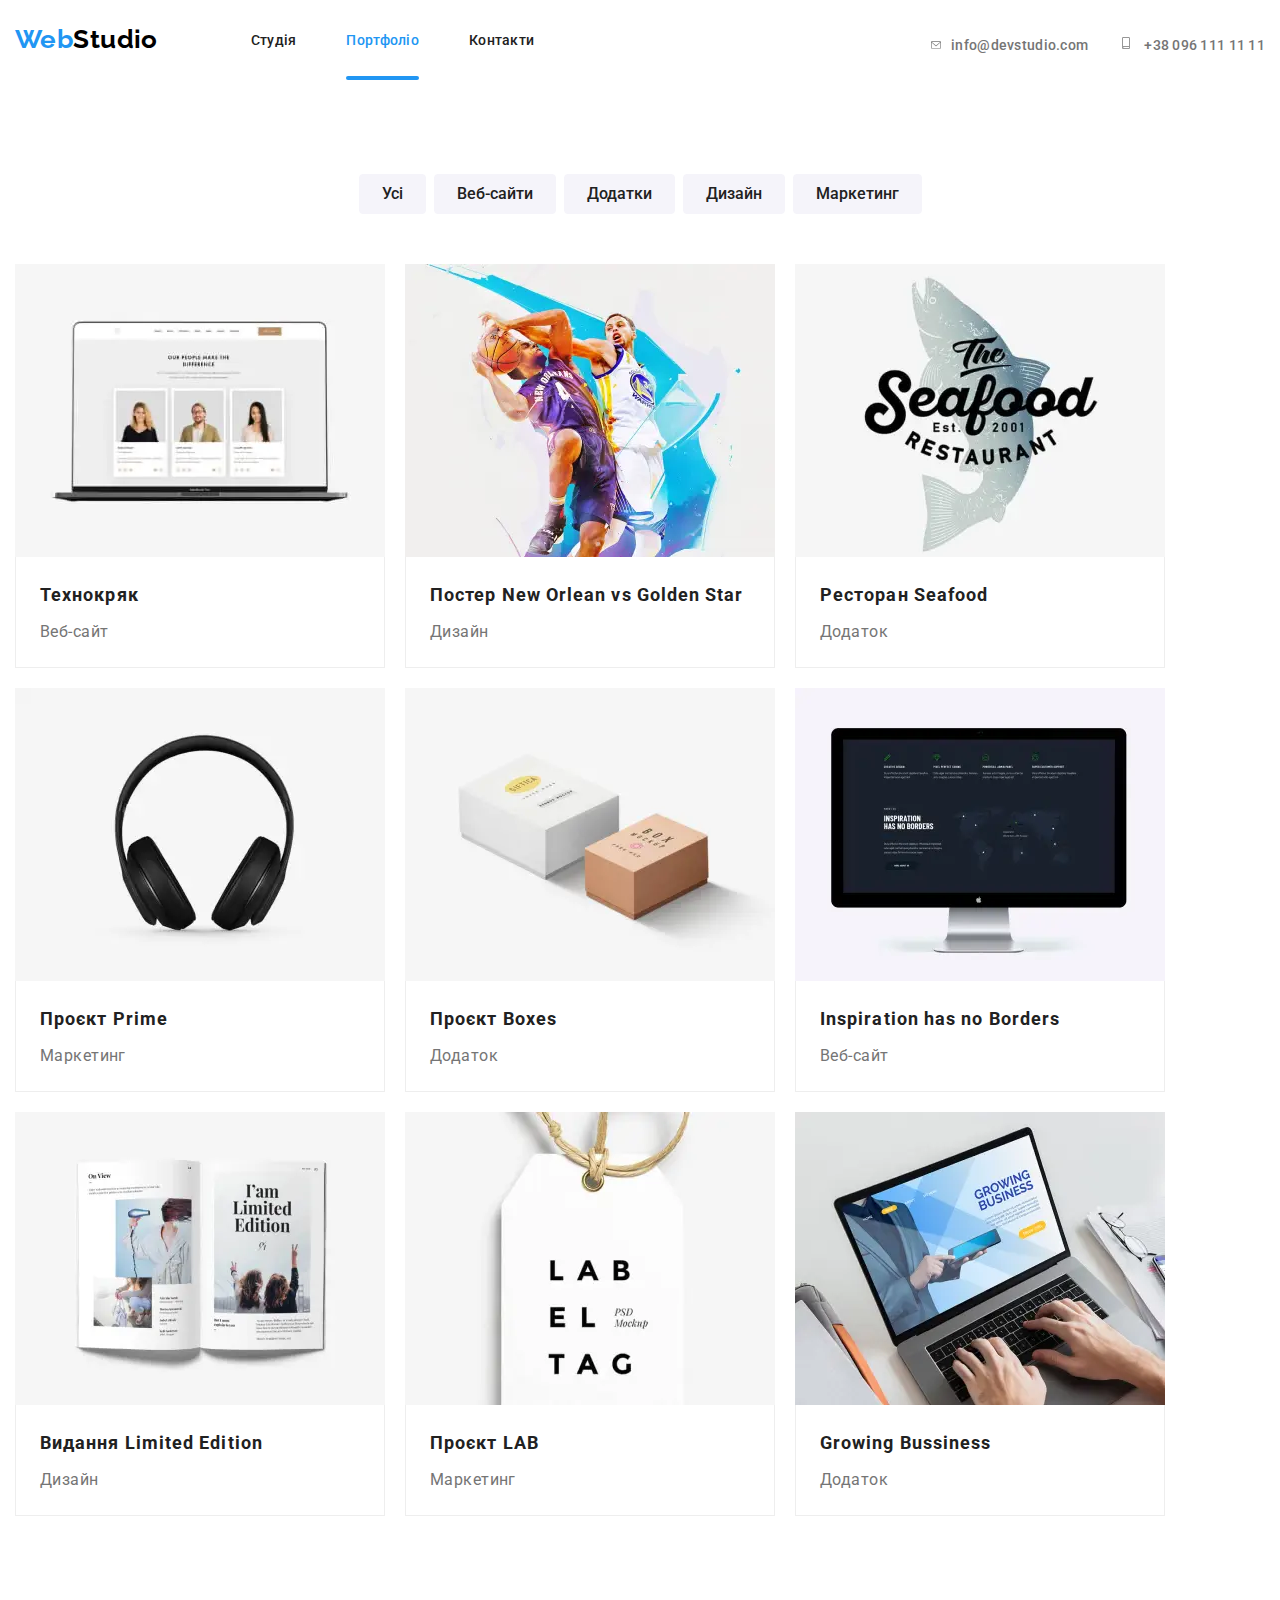
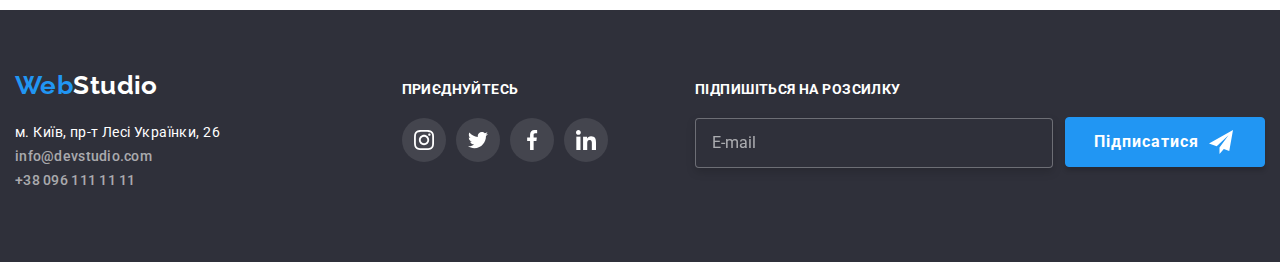
==== commit efec3f9c: "added the work form" ====
--- a/portfolio.html
+++ b/portfolio.html
@@ -21,7 +21,7 @@
 	<body>
 		<header class="page-header">
 			<div class="nav container">
-				<a href="./index.html" class="logo link"><span class="logo logo--color-blue">Web</span>Studio</a>
+				<a class="logo link" href="./index.html" lang="en"><span class="logo logo--color-blue">Web</span>Studio</a>
 				<nav>
 					<ul class="site-nav list">
 						<li class="site-nav__item"><a class="site-nav__link link" href="./index.html">Студія</a></li>
@@ -438,9 +438,8 @@
 		<footer class="footer">
 			<div class="footer-wrapper container">
 				<div class="footer-address">
-					<a class="logo link" href="./index.html"
-						><span class="logo logo--color-blue">Web</span><span class="logo logo--color-white">Studio</span></a
-					>
+					<a class="logo link" href="./index.html" lang="en"
+						><span class="logo logo--color-blue">Web</span><span class="logo logo--color-white">Studio</span></a>
 					<address>
 						<ul class="footer-address__list list">
 							<li class="footer-address__item">м. Київ, пр-т Лесі Українки, 26</li>
--- a/css/main.min.css
+++ b/css/main.min.css
@@ -1 +1 @@
-:root{--primary-text-color: #757575;--title-text-color: #212121;--accent-color: #2196f3;--primary-white-color: #ffffff;--primary-black-color: #000000;--fist-color-bcg-button: #f5f4fa;--footer-color: #2f303a;--border-color: #ececec;--border-second-color: #eeeeee;--hero-color: #c4c4c4;--icon-color: #afb1b8;--second-color-bcg-button: #188CE8}.link.current{color:var(--accent-color)}.current::after{position:absolute;content:"";display:inline-block;width:100%;height:4px;left:0;bottom:0;border-radius:2px;background-color:var(--accent-color)}html{-webkit-box-sizing:border-box;box-sizing:border-box}body{background-color:var(--primary-white-color);color:var(--primary-text-color);font-family:Roboto,sans-serif;font-weight:400;font-size:14px;line-height:1.2;letter-spacing:.03em}address{font-style:normal}h1,h2,h3,h4,h5,h6,p{margin-top:0;margin-bottom:0}ul,ol{margin-top:0;margin-bottom:0;padding-left:0}.list{list-style:none}.link{text-decoration:none}img{display:block;width:100%;height:auto}.section{padding-top:60px;padding-bottom:60px}@media screen and (min-width: 1200px){.section{padding-top:94px;padding-bottom:94px}}.container{padding-left:15px;padding-right:15px}@media screen and (min-widht: 480px){.container{width:480px;margin-left:auto;margin-right:auto}}@media screen and (min-widht: 768px){.container{width:768px}}@media screen and (min-widht: 1200px){.container{width:1200px}}.logo{color:var(--primary-black-color);font-family:Raleway,sans-serif;font-weight:700;font-size:24px;-webkit-transition:color 250ms cubic-bezier(0.4, 0, 0.2, 1);transition:color 250ms cubic-bezier(0.4, 0, 0.2, 1)}.logo:hover,.logo:focus{color:var(--accent-color)}.logo .logo--color-blue{color:var(--accent-color)}.logo .logo--color-white{color:var(--primary-white-color);-webkit-transition:color 250ms cubic-bezier(0.4, 0, 0.2, 1);transition:color 250ms cubic-bezier(0.4, 0, 0.2, 1)}.logo .logo--color-white:hover,.logo .logo--color-white:focus{color:var(--accent-color)}@media screen and (min-widht: 1200px){.logo{font-size:26px}}.main__backdrop{position:fixed;top:0;left:0;width:100vw;height:100vh;background-color:rgba(0,0,0,.2);opacity:1;-webkit-transition:opacity 2500ms cubic-bezier(0.4, 0, 0.2, 1);transition:opacity 2500ms cubic-bezier(0.4, 0, 0.2, 1)}.main__backdrop.is-hidden{opacity:0;pointer-events:none}.main__modal{position:absolute;top:50%;left:50%;-webkit-transform:translate(-50%, -50%) scale(1);transform:translate(-50%, -50%) scale(1);opacity:1;-webkit-transition:opacity 250ms cubic-bezier(0.4, 0, 0.2, 1),-webkit-transform 250ms cubic-bezier(0.4, 0, 0.2, 1);transition:opacity 250ms cubic-bezier(0.4, 0, 0.2, 1),-webkit-transform 250ms cubic-bezier(0.4, 0, 0.2, 1);transition:transform 250ms cubic-bezier(0.4, 0, 0.2, 1),opacity 250ms cubic-bezier(0.4, 0, 0.2, 1);transition:transform 250ms cubic-bezier(0.4, 0, 0.2, 1),opacity 250ms cubic-bezier(0.4, 0, 0.2, 1),-webkit-transform 250ms cubic-bezier(0.4, 0, 0.2, 1);width:450px;height:609px;padding:40px;background-color:var(--primary-white-color)}.main__backdrop.is-hidden .main__modal{-webkit-transform:translate(-50%, -50%) scale(1.1);transform:translate(-50%, -50%) scale(1.1);opacity:0}.button__modal-close{position:absolute;top:8px;right:8px;display:-webkit-box;display:-ms-flexbox;display:flex;-webkit-box-pack:center;-ms-flex-pack:center;justify-content:center;-webkit-box-align:center;-ms-flex-align:center;align-items:center;width:30px;height:30px;border-radius:50%;border:1px solid rgba(0,0,0,.1);border-color:rgba(0,0,0,0);padding:0;cursor:pointer;-webkit-transition:fill 250ms cubic-bezier(0.4, 0, 0.2, 1);transition:fill 250ms cubic-bezier(0.4, 0, 0.2, 1)}.button__modal-close:hover{fill:var(--accent-color)}@media screen and (min-width: 1200px){.main__modal{width:528px;height:581px}}.contact-form__field{display:block;position:relative;cursor:pointer}.contact-form__field:not(:last-child){margin-bottom:28px}.contact-form__title{margin-bottom:12px;font-weight:700;font-size:20px;line-height:1.5;text-align:center;letter-spacing:.03em;color:var(--primary-black-color);cursor:pointer}.contact-form__input{width:100%;height:40px;border:1px solid rgba(33,33,33,.2);border-radius:4px;margin-top:4px;padding-left:42px;cursor:pointer}.contact-form__input:focus{outline:none;border-color:var(--accent-color)}.contact-form__icon{position:absolute;bottom:50%;left:12px;display:inline-block;-webkit-transform:translateY(50%);transform:translateY(50%);-webkit-transition:fill 550ms cubic-bezier(0.4, 0, 0.2, 1);transition:fill 550ms cubic-bezier(0.4, 0, 0.2, 1)}.contact-form__text{position:absolute;bottom:50%;left:40px;-webkit-transform:translateY(50%);transform:translateY(50%);-webkit-transition:-webkit-transform 550ms cubic-bezier(0.4, 0, 0.2, 1);transition:-webkit-transform 550ms cubic-bezier(0.4, 0, 0.2, 1);transition:transform 550ms cubic-bezier(0.4, 0, 0.2, 1);transition:transform 550ms cubic-bezier(0.4, 0, 0.2, 1), -webkit-transform 550ms cubic-bezier(0.4, 0, 0.2, 1)}.contact-form__input:not(:-moz-placeholder-shown)+.contact-form__text{transform:translate(-40px, -18px)}.contact-form__input:not(:-ms-input-placeholder)+.contact-form__text{transform:translate(-40px, -18px)}.contact-form__input:focus+.contact-form__text,.contact-form__input:not(:placeholder-shown)+.contact-form__text{-webkit-transform:translate(-40px, -18px);transform:translate(-40px, -18px)}.contact-form__field:focus-within>.contact-form__icon,.contact-form__field:focus-within>.contact-form__text,.contact-form__field:focus-within>.contact-form__textarea{fill:var(--accent-color);color:var(--accent-color)}.contact-form__messege{position:relative;width:100%;height:120px;resize:none;margin-top:4px;padding:12px 16px;border:1px solid rgba(33,33,33,.2);border-radius:4px;margin-top:4px;cursor:pointer}.contact-form__messege:focus{outline:none;border-color:var(--accent-color)}.contact-form__messege::-webkit-input-placeholder{font-weight:400;font-size:12px;line-height:1.17;letter-spacing:.01em;color:rgba(117,117,117,.5)}.contact-form__messege::-moz-placeholder{font-weight:400;font-size:12px;line-height:1.17;letter-spacing:.01em;color:rgba(117,117,117,.5)}.contact-form__messege:-ms-input-placeholder{font-weight:400;font-size:12px;line-height:1.17;letter-spacing:.01em;color:rgba(117,117,117,.5)}.contact-form__messege::-ms-input-placeholder{font-weight:400;font-size:12px;line-height:1.17;letter-spacing:.01em;color:rgba(117,117,117,.5)}.contact-form__messege::placeholder{font-weight:400;font-size:12px;line-height:1.17;letter-spacing:.01em;color:rgba(117,117,117,.5)}.contact-form__textarea{position:absolute;bottom:50%;left:40px;-webkit-transform:translateY(50%);transform:translateY(50%);-webkit-transition:-webkit-transform 550ms cubic-bezier(0.4, 0, 0.2, 1);transition:-webkit-transform 550ms cubic-bezier(0.4, 0, 0.2, 1);transition:transform 550ms cubic-bezier(0.4, 0, 0.2, 1);transition:transform 550ms cubic-bezier(0.4, 0, 0.2, 1), -webkit-transform 550ms cubic-bezier(0.4, 0, 0.2, 1)}.contact-form__messege:not(:-moz-placeholder-shown)+.contact-form__textarea{transform:translate(-40px, -60px)}.contact-form__messege:not(:-ms-input-placeholder)+.contact-form__textarea{transform:translate(-40px, -60px)}.contact-form__messege:focus+.contact-form__textarea,.contact-form__messege:not(:placeholder-shown)+.contact-form__textarea{-webkit-transform:translate(-40px, -60px);transform:translate(-40px, -60px)}.contact-form__label{display:-webkit-box;display:-ms-flexbox;display:flex;-webkit-box-align:center;-ms-flex-align:center;align-items:center;font-size:12px;line-height:1.17;cursor:pointer}.contact-form__checkbox{-webkit-appearance:none;-moz-appearance:none;appearance:none}.contact-form__chek-ikon{display:inline-block;width:16px;height:15px;margin-right:9px;border:2px solid var(--primary-black-color);border-radius:2px;cursor:pointer}.contact-form__checkbox:focus+.contact-form__chek-ikon{border-color:var(--accent-color)}.contact-form__checkbox:checked+.contact-form__chek-ikon{background-color:var(--accent-color);border-color:var(--accent-color);background-image:url(../img/icon-check.svg);background-size:contain;background-origin:border-box}.contact-form__contract{color:var(--accent-color);margin-left:4px}.button-submit{display:block;-webkit-box-align:center;-ms-flex-align:center;align-items:center;min-width:200px;height:50px;padding:10px 52px;margin-top:30px;margin-right:auto;margin-left:auto;color:var(--primary-white-color);background-color:var(--accent-color);border-color:var(--accent-color);font-weight:700;font-size:16px;line-height:1.88;letter-spacing:.06em;font-family:inherit;text-decoration:none;text-align:center;-webkit-box-shadow:0px 4px 4px rgba(0,0,0,.15);box-shadow:0px 4px 4px rgba(0,0,0,.15);border-radius:4px;border:1px solid;cursor:pointer;-webkit-transition:background 550ms cubic-bezier(0.4, 0, 0.2, 1),-webkit-box-shadow 550ms cubic-bezier(0.4, 0, 0.2, 1);transition:background 550ms cubic-bezier(0.4, 0, 0.2, 1),-webkit-box-shadow 550ms cubic-bezier(0.4, 0, 0.2, 1);transition:background 550ms cubic-bezier(0.4, 0, 0.2, 1),box-shadow 550ms cubic-bezier(0.4, 0, 0.2, 1);transition:background 550ms cubic-bezier(0.4, 0, 0.2, 1),box-shadow 550ms cubic-bezier(0.4, 0, 0.2, 1),-webkit-box-shadow 550ms cubic-bezier(0.4, 0, 0.2, 1)}.button-submit:hover,.button-submit:focus{background:var(--second-color-bcg-button);-webkit-box-shadow:0px 3px 1px rgba(0,0,0,.1),0px 1px 2px rgba(0,0,0,.08),0px 2px 2px rgba(0,0,0,.12);box-shadow:0px 3px 1px rgba(0,0,0,.1),0px 1px 2px rgba(0,0,0,.08),0px 2px 2px rgba(0,0,0,.12)}@media screen and (min-width: 1200px){.contact-form__title{font-size:20px;line-height:1.17}.contact-form__label{font-size:14px;line-height:1.71}}.team-social{display:-webkit-box;display:-ms-flexbox;display:flex;-webkit-box-pack:justify;-ms-flex-pack:justify;justify-content:space-between;width:206px}.team-social__link{display:-webkit-box;display:-ms-flexbox;display:flex;-webkit-box-pack:center;-ms-flex-pack:center;justify-content:center;-webkit-box-align:center;-ms-flex-align:center;align-items:center;width:44px;height:44px;background-color:var(--primary-white-color);border-radius:50%;-webkit-transition:background-color 250ms cubic-bezier(0.4, 0, 0.2, 1),fill 250ms cubic-bezier(0.4, 0, 0.2, 1);transition:background-color 250ms cubic-bezier(0.4, 0, 0.2, 1),fill 250ms cubic-bezier(0.4, 0, 0.2, 1)}.team-social__link:hover,.team-social__link:focus{background-color:var(--accent-color)}.team-social__icon{fill:var(--icon-color)}.team-social__link:hover .team-social__icon,.team-social__link:focus .team-social__icon{fill:var(--primary-white-color)}.join__title{margin-bottom:20px;font-weight:700;font-size:14px;line-height:1,14;letter-spacing:.03em;text-transform:uppercase;color:var(--primary-white-color);text-align:center}.join-social{display:-webkit-box;display:-ms-flexbox;display:flex;-webkit-box-pack:justify;-ms-flex-pack:justify;justify-content:space-between;width:206px;margin-left:auto;margin-right:auto}.join-social__link{display:-webkit-box;display:-ms-flexbox;display:flex;-webkit-box-pack:center;-ms-flex-pack:center;justify-content:center;-webkit-box-align:center;-ms-flex-align:center;align-items:center;width:44px;height:44px;background-color:rgba(255,255,255,.1);border-radius:50%;-webkit-transition:background-color 250ms cubic-bezier(0.4, 0, 0.2, 1);transition:background-color 250ms cubic-bezier(0.4, 0, 0.2, 1)}.join-social__link:hover,.join-social__link:focus{background-color:var(--accent-color)}.join-social__icon{fill:var(--primary-white-color)}@media screen and (min-width: 1200px){.join-social{margin-left:0;margin-right:0}.join__title{text-align:left}}.page-header{position:relative;background-color:var(--primary-white-color)}.nav{display:-webkit-box;display:-ms-flexbox;display:flex;-webkit-box-pack:justify;-ms-flex-pack:justify;justify-content:space-between;-webkit-box-align:center;-ms-flex-align:center;align-items:center;height:60px}.site-nav{display:none}.auth-nav{display:none}.mobile-menu-button{background-color:rgba(0,0,0,0);border:none;padding:0;line-height:0}.mobile-menu{position:absolute;top:0;bottom:0;width:100%;height:100vh;overflow:auto;opacity:0;visibility:hidden;pointer-events:none;background-color:var(--primary-white-color);-webkit-transition:opacity 500ms cubic-bezier(0.4, 0, 0.2, 1),visibility 500ms cubic-bezier(0.4, 0, 0.2, 1);transition:opacity 500ms cubic-bezier(0.4, 0, 0.2, 1),visibility 500ms cubic-bezier(0.4, 0, 0.2, 1)}.mobile-menu.is-open{opacity:1;visibility:visible;pointer-events:auto}.mobile-menu__container{position:relative;padding-top:48px;padding-bottom:48px;padding-left:40px}.mobile-menu__close-button{position:absolute;top:10px;right:15px;background-color:rgba(0,0,0,0);border:none;padding:0;line-height:0;-webkit-transition:fill 500ms cubic-bezier(0.4, 0, 0.2, 1);transition:fill 500ms cubic-bezier(0.4, 0, 0.2, 1)}.mobile-menu__close-button:hover,.mobile-menu__close-button:focus{fill:var(--accent-color)}.mobile-menu__link{font-weight:500;font-size:40px;line-height:1,175;letter-spacing:.02em;color:var(--title-text-color)}.mobile-menu__list{margin-bottom:306px}.mobile-menu__item:hover,.mobile-menu__item:focus{color:var(--accent-color)}.mobile-menu__item:not(:last-child){margin-bottom:32px}.mobi-menu-auth__item:not(:last-child){margin-bottom:32px}.mobi-menu-auth__phone{font-weight:500;font-size:34px;line-height:1.176;letter-spacing:.02em;color:var(--accent-color)}.mobi-menu-auth__mail{font-weight:500;font-size:24px;line-height:1.167;letter-spacing:.02em;color:var(--primary-text-color)}.mobi-social__list{display:-webkit-box;display:-ms-flexbox;display:flex;-webkit-box-pack:start;-ms-flex-pack:start;justify-content:flex-start;-webkit-box-align:center;-ms-flex-align:center;align-items:center;margin-top:63px}.mobi-social__item:not(:last-child){padding-right:20px}.mobi-social__item--side::after{content:" ";position:absolute;display:inline-block;width:1px;height:22px;margin-left:10px;background-color:rgba(33,33,33,.2)}.mobile-social__link{font-weight:500;font-size:18px;letter-spacing:.02em;color:var(--accent-color)}@media screen and (min-width: 768px){.nav{height:80px}.site-nav{display:-webkit-box;display:-ms-flexbox;display:flex;-webkit-box-align:center;-ms-flex-align:center;align-items:center;-webkit-box-pack:center;-ms-flex-pack:center;justify-content:center}.site-nav__link{position:relative}.site-nav__link:hover,.site-nav__link:focus{color:var(--accent-color)}.site-nav__link{color:var(--title-text-color);font-weight:500;font-size:14px;line-height:1.15;letter-spacing:.02em;padding-top:32px;padding-bottom:32px;-webkit-transition:color 250ms cubic-bezier(0.4, 0, 0.2, 1);transition:color 250ms cubic-bezier(0.4, 0, 0.2, 1)}.site-nav__link:hover,.site-nav__link:focus{color:var(--accent-color);fill:var(--accent-color)}.site-nav__item:not(:last-child){margin-right:50px}.auth-nav{display:block;margin-top:21px}.auth-nav__link{display:-webkit-box;display:-ms-flexbox;display:flex;color:var(--primary-text-color);font-weight:500;font-size:14px;line-height:1.15;letter-spacing:.02em;-webkit-transition:color 250ms cubic-bezier(0.4, 0, 0.2, 1);transition:color 250ms cubic-bezier(0.4, 0, 0.2, 1)}.auth-nav__link:hover,.auth-nav__link:focus{color:var(--accent-color);fill:var(--accent-color)}.auth-nav__item:not(:last-child){margin-bottom:10px}.auth-nav__icon{-webkit-transition:fill 250ms cubic-bezier(0.4, 0, 0.2, 1);transition:fill 250ms cubic-bezier(0.4, 0, 0.2, 1)}.auth-nav__link:hover .auth-nav__icon,.auth-nav__link:focus .auth-nav__icon{color:var(--accent-color);fill:var(--accent-color)}.auth-nav__icon--smartphone{fill:var(--primary-text-color);width:16px;height:12px;margin-right:10px}.auth-nav__icon--envelope{fill:var(--primary-text-color);width:10px;height:16px;margin-right:10px}.mobile-menu-button{display:none}}@media screen and (min-width: 1200px){.nav{-webkit-box-align:center;-ms-flex-align:center;align-items:center;-webkit-box-pack:start;-ms-flex-pack:start;justify-content:flex-start}.site-nav{-webkit-box-pack:start;-ms-flex-pack:start;justify-content:flex-start;margin-left:93px}.auth-nav{display:-webkit-box;display:-ms-flexbox;display:flex;margin-left:auto}.auth-nav__link{display:-webkit-box;display:-ms-flexbox;display:flex;padding-top:32px;padding-bottom:32px}.auth-nav__item:not(:last-child){margin-right:30px}}.hero{max-width:480px;height:400px;margin-left:auto;margin-right:auto;background-image:-webkit-gradient(linear, left top, left bottom, from(rgba(47, 48, 58, 0.4)), to(rgba(47, 48, 58, 0.4))),url(../img/hero-fon-phone.jpg);background-image:linear-gradient(rgba(47, 48, 58, 0.4), rgba(47, 48, 58, 0.4)),url(../img/hero-fon-phone.jpg);background-repeat:no-repeat;background-size:cover;background-position:center;padding-top:118px;padding-bottom:118px;text-align:center;background-color:var(--hero-color)}@media(min-device-pixel-ratio: 2),(-webkit-min-device-pixel-ratio: 2),(min-resolution: 192dpi),(min-resolution: 2dppx){.hero{background-image:-webkit-gradient(linear, left top, left bottom, from(rgba(47, 48, 58, 0.4)), to(rgba(47, 48, 58, 0.4))),url(../img/hero-fon-phone@2x.jpg);background-image:linear-gradient(rgba(47, 48, 58, 0.4), rgba(47, 48, 58, 0.4)),url(../img/hero-fon-phone@2x.jpg)}}.hero__title{width:360px;margin-left:auto;margin-right:auto;margin-bottom:30px;color:var(--primary-white-color);font-weight:900;font-size:26px;line-height:1.62;letter-spacing:.06em;text-transform:uppercase}.button--hero{display:inline-block;-webkit-box-align:center;-ms-flex-align:center;align-items:center;min-width:200px;padding:10px 24px;color:var(--primary-white-color);background-color:var(--accent-color);font-family:inherit;font-weight:700;font-size:16px;line-height:1.88;-webkit-box-shadow:0px 4px 4px rgba(0,0,0,.15);box-shadow:0px 4px 4px rgba(0,0,0,.15);border-radius:4px;letter-spacing:.06em;-webkit-transition:background-color 250ms cubic-bezier(0.4, 0, 0.2, 1),color 250ms cubic-bezier(0.4, 0, 0.2, 1);transition:background-color 250ms cubic-bezier(0.4, 0, 0.2, 1),color 250ms cubic-bezier(0.4, 0, 0.2, 1)}.button--hero:hover,.button--hero:focus{color:var(--primary-black-color);background-color:var(--primary-text-color)}@media screen and (min-width: 768px){.hero{max-width:768px;background-image:-webkit-gradient(linear, left top, left bottom, from(rgba(47, 48, 58, 0.4)), to(rgba(47, 48, 58, 0.4))),url(../img/hero-fon-tabl.jpg);background-image:linear-gradient(rgba(47, 48, 58, 0.4), rgba(47, 48, 58, 0.4)),url(../img/hero-fon-tabl.jpg)}}@media screen and (min-width: 768px)and (min-device-pixel-ratio: 2),screen and (min-width: 768px)and (-webkit-min-device-pixel-ratio: 2),screen and (min-width: 768px)and (min-resolution: 192dpi),screen and (min-width: 768px)and (min-resolution: 2dppx){.hero{background-image:-webkit-gradient(linear, left top, left bottom, from(rgba(47, 48, 58, 0.4)), to(rgba(47, 48, 58, 0.4))),url(../img/hero-fon-tabl@2x.jpg);background-image:linear-gradient(rgba(47, 48, 58, 0.4), rgba(47, 48, 58, 0.4)),url(../img/hero-fon-tabl@2x.jpg)}}@media screen and (min-width: 1200px){.hero{max-width:1600px;height:600px;padding-top:200px;padding-bottom:280px;background-image:-webkit-gradient(linear, left top, left bottom, from(rgba(47, 48, 58, 0.4)), to(rgba(47, 48, 58, 0.4))),url(../img/hero-fon.jpg);background-image:linear-gradient(rgba(47, 48, 58, 0.4), rgba(47, 48, 58, 0.4)),url(../img/hero-fon.jpg)}}@media screen and (min-width: 1200px)and (min-device-pixel-ratio: 2),screen and (min-width: 1200px)and (-webkit-min-device-pixel-ratio: 2),screen and (min-width: 1200px)and (min-resolution: 192dpi),screen and (min-width: 1200px)and (min-resolution: 2dppx){.hero{background-image:-webkit-gradient(linear, left top, left bottom, from(rgba(47, 48, 58, 0.4)), to(rgba(47, 48, 58, 0.4))),url(../img/hero-fon@2x.jpg);background-image:linear-gradient(rgba(47, 48, 58, 0.4), rgba(47, 48, 58, 0.4)),url(../img/hero-fon@2x.jpg)}}@media screen and (min-width: 1200px){.hero__title{width:696px;font-size:44px;line-height:1.36}}@media screen and (min-width: 1200px){.button--hero{min-width:216px;padding:10px 32px}}.feature-card__wrapper{display:-webkit-box;display:-ms-flexbox;display:flex;min-width:270px;height:120px;-webkit-box-pack:center;-ms-flex-pack:center;justify-content:center;-webkit-box-align:center;-ms-flex-align:center;align-items:center;margin-left:auto;margin-right:auto;padding:25px 100px;margin-bottom:30px;background-color:var(--fist-color-bcg-button);border-radius:4px}.feature__title{visibility:hidden;pointer-events:none;position:absolute}.feature-card__name{margin-bottom:10px;color:var(--title-text-color);font-weight:700;line-height:1.15;text-transform:uppercase;text-align:center}.feature-card__text{line-height:1.7}@media screen and (max-width: 767px){.feature-card:not(:last-child){margin-bottom:30px}}@media screen and (min-width: 768px){.feature__list{display:-webkit-box;display:-ms-flexbox;display:flex;-ms-flex-wrap:wrap;flex-wrap:wrap;gap:30px}.feature-card{-ms-flex-preferred-size:calc((100% - 30px)/2);flex-basis:calc((100% - 30px)/2)}}@media screen and (min-width: 1200px){.feature-card{-ms-flex-preferred-size:calc((100% - 90px)/4);flex-basis:calc((100% - 90px)/4)}}.work{display:none}@media screen and (min-width: 1200px){.work{display:block}.work__list{display:-webkit-box;display:-ms-flexbox;display:flex;-webkit-box-pack:justify;-ms-flex-pack:justify;justify-content:space-between}.work__title{margin-bottom:50px}.work__title{color:var(--title-text-color);font-weight:700;font-size:36px;line-height:1.16;text-align:center}}.team{background-color:var(--fist-color-bcg-button)}.team__title{color:var(--title-text-color);font-weight:700;font-size:28px;line-height:1.79;text-align:center;margin-bottom:30px}.team__list{padding:0;margin:0}.team-card{display:-webkit-box;display:-ms-flexbox;display:flex;padding-bottom:30px;-webkit-box-align:center;-ms-flex-align:center;align-items:center;-webkit-box-orient:vertical;-webkit-box-direction:normal;-ms-flex-direction:column;flex-direction:column;background-color:var(--primary-white-color)}.team-card__name{margin-top:30px;margin-bottom:10px;color:var(--title-text-color);font-weight:500;font-size:16px}.team-card__text{margin-bottom:16px;color:var(--primary-text-color);font-size:16px}@media screen and (max-width: 767px){.team__list{display:block}.team-card:not(:first-child){margin-top:30px}}@media screen and (min-width: 768px){.team__list{display:-webkit-box;display:-ms-flexbox;display:flex;-ms-flex-wrap:wrap;flex-wrap:wrap;-webkit-box-align:stretch;-ms-flex-align:stretch;align-items:stretch;gap:30px}.team-card{-ms-flex-preferred-size:calc((100% - 30px)/2);flex-basis:calc((100% - 30px)/2)}}@media screen and (min-width: 1200px){.team__title{font-size:36px;line-height:1.91;margin-bottom:50px}.team-card{-ms-flex-preferred-size:calc((100% - 90px)/4);flex-basis:calc((100% - 90px)/4)}}.clients__title{margin-bottom:30px;color:var(--title-text-color);font-weight:700;font-size:28px;line-height:1.79;text-align:center}.clients-card{display:-webkit-box;display:-ms-flexbox;display:flex;-ms-flex-wrap:wrap;flex-wrap:wrap;gap:30px}.clients-card__item{display:-webkit-box;display:-ms-flexbox;display:flex;-ms-flex-preferred-size:calc((100% - 30px)/2);flex-basis:calc((100% - 30px)/2);-webkit-box-pack:center;-ms-flex-pack:center;justify-content:center;-webkit-box-align:center;-ms-flex-align:center;align-items:center;height:92px;border:1px solid var(--icon-color);border-radius:4px;-webkit-transition:border-color 250ms cubic-bezier(0.4, 0, 0.2, 1),fill 250ms cubic-bezier(0.4, 0, 0.2, 1);transition:border-color 250ms cubic-bezier(0.4, 0, 0.2, 1),fill 250ms cubic-bezier(0.4, 0, 0.2, 1)}.clients-card__item:hover,.clients-card__item:focus{border-color:var(--accent-color)}.clients-card__icon{fill:var(--icon-color)}.clients-card__link:hover .clients-card__icon,.clients-card__link:focus .clients-card__icon{fill:var(--accent-color)}@media screen and (min-width: 768px){.clients-card__item{-ms-flex-preferred-size:calc((100% - 60px)/3);flex-basis:calc((100% - 60px)/3)}}@media screen and (min-width: 1200px){.clients-card__item{-ms-flex-preferred-size:calc((100% - 150px)/6);flex-basis:calc((100% - 150px)/6)}.clients__title{font-size:36px;line-height:1.91;margin-bottom:50px}}.footer{background-color:var(--footer-color)}.footer-wrapper{padding-top:60px;padding-bottom:60px;text-align:center}.footer-address{margin-bottom:60px}.footer-address__list{margin-top:20px}.footer-address__link{margin-top:9px;font-weight:500;font-size:14px;line-height:1.15;letter-spacing:.02em;color:rgba(255,255,255,.6);line-height:1.71;-webkit-transition:color 250ms cubic-bezier(0.4, 0, 0.2, 1);transition:color 250ms cubic-bezier(0.4, 0, 0.2, 1)}.footer-address__link:hover,.footer-address__link:focus{color:var(--accent-color)}.footer-address__item{color:var(--primary-white-color);line-height:1.71;-webkit-transition:color 250ms cubic-bezier(0.4, 0, 0.2, 1);transition:color 250ms cubic-bezier(0.4, 0, 0.2, 1)}.footer-address__item:hover{color:var(--accent-color)}.footer-form{margin-top:60px}.footer-form__label{display:block;font-weight:700;font-size:14px;line-height:1.14;letter-spacing:.03em;text-transform:uppercase;color:var(--primary-white-color);cursor:pointer}.footer-form__input{display:block;margin-top:20px;margin-right:auto;margin-left:auto;min-width:450px;height:50px;padding-left:16px;border:1px solid rgba(255,255,255,.3);border-radius:4px;-webkit-filter:drop-shadow(0px 4px 4px rgba(0, 0, 0, 0.15));filter:drop-shadow(0px 4px 4px rgba(0, 0, 0, 0.15));background-color:var(--footer-color);color:rgba(255,255,255,.6);cursor:pointer}.footer-form__input::-webkit-input-placeholder{font-weight:400;font-size:16px;line-height:1.25;color:rgba(255,255,255,.6)}.footer-form__input::-moz-placeholder{font-weight:400;font-size:16px;line-height:1.25;color:rgba(255,255,255,.6)}.footer-form__input:-ms-input-placeholder{font-weight:400;font-size:16px;line-height:1.25;color:rgba(255,255,255,.6)}.footer-form__input::-ms-input-placeholder{font-weight:400;font-size:16px;line-height:1.25;color:rgba(255,255,255,.6)}.footer-form__input::placeholder{font-weight:400;font-size:16px;line-height:1.25;color:rgba(255,255,255,.6)}.footer-form__input:focus{outline:none;border-color:var(--accent-color)}.button-footer{display:-webkit-inline-box;display:-ms-inline-flexbox;display:inline-flex;-webkit-box-align:center;-ms-flex-align:center;align-items:center;min-width:200px;height:50px;padding:10px 28px;margin-top:35px;margin-right:auto;margin-left:auto;color:var(--primary-white-color);background-color:var(--accent-color);border-color:var(--accent-color);font-weight:700;font-size:16px;line-height:1.88;letter-spacing:.06em;font-family:inherit;text-decoration:none;text-align:center;-webkit-box-shadow:0px 4px 4px rgba(0,0,0,.15);box-shadow:0px 4px 4px rgba(0,0,0,.15);border-radius:4px;border:1px solid var(--accent-color);cursor:pointer;-webkit-transition:-webkit-box-shadow 500ms cubic-bezier(0.4, 0, 0.2, 1);transition:-webkit-box-shadow 500ms cubic-bezier(0.4, 0, 0.2, 1);transition:box-shadow 500ms cubic-bezier(0.4, 0, 0.2, 1);transition:box-shadow 500ms cubic-bezier(0.4, 0, 0.2, 1), -webkit-box-shadow 500ms cubic-bezier(0.4, 0, 0.2, 1)}.button-footer::after{content:"";width:24px;height:24px;margin-left:10px;background-image:url(../img/icon-send.svg);background-size:contain;background-origin:border-box}.button-footer:hover,.button-footer:focus{-webkit-box-shadow:0px 3px 1px rgba(0,0,0,.1),0px 1px 2px rgba(0,0,0,.08),0px 2px 2px rgba(0,0,0,.12);box-shadow:0px 3px 1px rgba(0,0,0,.1),0px 1px 2px rgba(0,0,0,.08),0px 2px 2px rgba(0,0,0,.12)}@media screen and (min-width: 768px){.footer-wrapper{display:-webkit-box;display:-ms-flexbox;display:flex;-ms-flex-wrap:wrap;flex-wrap:wrap;-webkit-box-align:baseline;-ms-flex-align:baseline;align-items:baseline;-webkit-box-pack:justify;-ms-flex-pack:justify;justify-content:space-between;padding-left:76px;padding-right:89px;height:463px}.footer-address{margin-bottom:0}.footer-form{margin-left:auto;margin-right:auto}}@media screen and (min-width: 1200px){.footer-wrapper{-ms-flex-wrap:nowrap;flex-wrap:nowrap;-webkit-box-pack:justify;-ms-flex-pack:justify;justify-content:space-between;padding-left:15px;padding-right:15px;height:252px}.footer-address{display:block;text-align:left;margin-right:94px}.footer-form{display:-webkit-box;display:-ms-flexbox;display:flex;margin-left:0;margin-right:0;margin-top:0}.footer-form__input{min-width:358px;margin-right:12px}.footer-form__label{text-align:left}}.partfolio__list{padding:0;margin:0}.partfolio__title{visibility:hidden;pointer-events:none;position:absolute}.filter{display:-webkit-box;display:-ms-flexbox;display:flex;gap:15px 8px;-ms-flex-wrap:wrap;flex-wrap:wrap;max-width:326px;margin-bottom:40px}.filter-button{padding:6px 22px;color:var(--title-text-color);background-color:var(--fist-color-bcg-button);font-family:inherit;font-weight:500;font-size:16px;line-height:1.62;border-radius:4px;border:1px solid var(--fist-color-bcg-button);-webkit-transition:background-color 250ms cubic-bezier(0.4, 0, 0.2, 1),color 250ms cubic-bezier(0.4, 0, 0.2, 1),-webkit-box-shadow 250ms cubic-bezier(0.4, 0, 0.2, 1);transition:background-color 250ms cubic-bezier(0.4, 0, 0.2, 1),color 250ms cubic-bezier(0.4, 0, 0.2, 1),-webkit-box-shadow 250ms cubic-bezier(0.4, 0, 0.2, 1);transition:background-color 250ms cubic-bezier(0.4, 0, 0.2, 1),color 250ms cubic-bezier(0.4, 0, 0.2, 1),box-shadow 250ms cubic-bezier(0.4, 0, 0.2, 1);transition:background-color 250ms cubic-bezier(0.4, 0, 0.2, 1),color 250ms cubic-bezier(0.4, 0, 0.2, 1),box-shadow 250ms cubic-bezier(0.4, 0, 0.2, 1),-webkit-box-shadow 250ms cubic-bezier(0.4, 0, 0.2, 1)}.filter-button:hover,.filter-button:focus{color:var(--primary-white-color);background-color:var(--accent-color);-webkit-box-shadow:0px 3px 1px rgba(0,0,0,.1),0px 1px 2px rgba(0,0,0,.08),0px 2px 2px rgba(0,0,0,.12);box-shadow:0px 3px 1px rgba(0,0,0,.1),0px 1px 2px rgba(0,0,0,.08),0px 2px 2px rgba(0,0,0,.12)}.partfolio__item{display:-webkit-box;display:-ms-flexbox;display:flex;position:relative;-webkit-box-orient:vertical;-webkit-box-direction:normal;-ms-flex-direction:column;flex-direction:column;max-width:450px;height:404px;-webkit-transition:-webkit-box-shadow 250ms cubic-bezier(0.4, 0, 0.2, 1);transition:-webkit-box-shadow 250ms cubic-bezier(0.4, 0, 0.2, 1);transition:box-shadow 250ms cubic-bezier(0.4, 0, 0.2, 1);transition:box-shadow 250ms cubic-bezier(0.4, 0, 0.2, 1), -webkit-box-shadow 250ms cubic-bezier(0.4, 0, 0.2, 1)}.partfolio__item:hover,.partfolio__item:focus{-webkit-box-shadow:0px 1px 1px rgba(0,0,0,.12),0px 4px 4px rgba(0,0,0,.06),1px 4px 6px rgba(0,0,0,.16);box-shadow:0px 1px 1px rgba(0,0,0,.12),0px 4px 4px rgba(0,0,0,.06),1px 4px 6px rgba(0,0,0,.16)}.partfolio__inner{padding:20px 24px;border-right:1px solid var(--border-second-color);border-bottom:1px solid var(--border-second-color);border-left:1px solid var(--border-second-color)}.partfolio__label{margin-bottom:4px;color:var(--title-text-color);font-weight:700;font-size:18px;line-height:2;letter-spacing:.06em}.partfolio__name{color:var(--primary-text-color);font-size:16px;line-height:1.88}.partfolio__over{overflow:hidden}.partfolio__popup{display:block;position:absolute;top:0;left:0;width:100vh;height:100vh;font-size:18px;line-height:1,56;padding:63px 24px;color:var(--primary-white-color);background-color:var(--accent-color);opacity:0;-webkit-transform:translateY(100%);transform:translateY(100%);-webkit-transition:-webkit-transform 500ms cubic-bezier(0.4, 0, 0.2, 1);transition:-webkit-transform 500ms cubic-bezier(0.4, 0, 0.2, 1);transition:transform 500ms cubic-bezier(0.4, 0, 0.2, 1);transition:transform 500ms cubic-bezier(0.4, 0, 0.2, 1), -webkit-transform 500ms cubic-bezier(0.4, 0, 0.2, 1)}.partfolio__item:hover .partfolio__popup,.partfolio__item:focus .partfolio__popup{opacity:1;-webkit-transform:translateY(0);transform:translateY(0)}@media screen and (max-width: 767px){.partfolio__list{display:block}.partfolio__item:not(:first-child){margin-top:30px}}@media screen and (min-width: 768px){.filter{-webkit-box-align:stretch;-ms-flex-align:stretch;align-items:stretch;-webkit-box-pack:center;-ms-flex-pack:center;justify-content:center;min-width:575px;gap:8px;-ms-flex-wrap:nowrap;flex-wrap:nowrap;margin-bottom:50px;margin-right:auto;margin-left:auto}.partfolio__list{display:-webkit-box;display:-ms-flexbox;display:flex;-ms-flex-wrap:wrap;flex-wrap:wrap;gap:20px}.partfolio__item{max-width:354px;-ms-flex-preferred-size:calc((100% - 30px)/2);flex-basis:calc((100% - 30px)/2)}}@media screen and (min-width: 1200px){.partfolio__item{max-width:370px;-ms-flex-preferred-size:calc((100% - 60px)/3);flex-basis:calc((100% - 60px)/3)}}/*# sourceMappingURL=main.min.css.map */+:root{--primary-text-color: #757575;--title-text-color: #212121;--accent-color: #2196f3;--primary-white-color: #ffffff;--primary-black-color: #000000;--fist-color-bcg-button: #f5f4fa;--footer-color: #2f303a;--border-color: #ececec;--border-second-color: #eeeeee;--hero-color: #c4c4c4;--icon-color: #afb1b8;--second-color-bcg-button: #188CE8}.link.current{color:var(--accent-color)}.current::after{position:absolute;content:"";display:inline-block;width:100%;height:4px;left:0;bottom:0;border-radius:2px;background-color:var(--accent-color)}html{-webkit-box-sizing:border-box;box-sizing:border-box}body{background-color:var(--primary-white-color);color:var(--primary-text-color);font-family:Roboto,sans-serif;font-weight:400;font-size:14px;line-height:1.2;letter-spacing:.03em}address{font-style:normal}h1,h2,h3,h4,h5,h6,p{margin-top:0;margin-bottom:0}ul,ol{margin-top:0;margin-bottom:0;padding-left:0}.list{list-style:none}.link{text-decoration:none}img{display:block;width:100%;height:auto}.section{padding-top:60px;padding-bottom:60px}@media screen and (min-width: 1200px){.section{padding-top:94px;padding-bottom:94px}}.container{padding-left:15px;padding-right:15px}@media screen and (min-widht: 480px){.container{width:480px;margin-left:auto;margin-right:auto}}@media screen and (min-widht: 768px){.container{width:768px}}@media screen and (min-widht: 1200px){.container{width:1200px}}.logo{color:var(--primary-black-color);font-family:Raleway,sans-serif;font-weight:700;font-size:24px;-webkit-transition:color 250ms cubic-bezier(0.4, 0, 0.2, 1);transition:color 250ms cubic-bezier(0.4, 0, 0.2, 1)}.logo:hover,.logo:focus{color:var(--accent-color)}.logo .logo--color-blue{color:var(--accent-color)}.logo .logo--color-white{color:var(--primary-white-color);-webkit-transition:color 250ms cubic-bezier(0.4, 0, 0.2, 1);transition:color 250ms cubic-bezier(0.4, 0, 0.2, 1)}.logo .logo--color-white:hover,.logo .logo--color-white:focus{color:var(--accent-color)}@media screen and (min-width: 767px){.logo{font-size:26px}}.main__backdrop{position:fixed;top:0;left:0;width:100vw;height:100vh;background-color:rgba(0,0,0,.2);opacity:1;-webkit-transition:opacity 2500ms cubic-bezier(0.4, 0, 0.2, 1);transition:opacity 2500ms cubic-bezier(0.4, 0, 0.2, 1)}.main__backdrop.is-hidden{opacity:0;pointer-events:none}.main__modal{position:absolute;top:50%;left:50%;-webkit-transform:translate(-50%, -50%) scale(1);transform:translate(-50%, -50%) scale(1);opacity:1;-webkit-transition:opacity 250ms cubic-bezier(0.4, 0, 0.2, 1),-webkit-transform 250ms cubic-bezier(0.4, 0, 0.2, 1);transition:opacity 250ms cubic-bezier(0.4, 0, 0.2, 1),-webkit-transform 250ms cubic-bezier(0.4, 0, 0.2, 1);transition:transform 250ms cubic-bezier(0.4, 0, 0.2, 1),opacity 250ms cubic-bezier(0.4, 0, 0.2, 1);transition:transform 250ms cubic-bezier(0.4, 0, 0.2, 1),opacity 250ms cubic-bezier(0.4, 0, 0.2, 1),-webkit-transform 250ms cubic-bezier(0.4, 0, 0.2, 1);width:450px;height:609px;padding:40px;background-color:var(--primary-white-color)}.main__backdrop.is-hidden .main__modal{-webkit-transform:translate(-50%, -50%) scale(1.1);transform:translate(-50%, -50%) scale(1.1);opacity:0}.button__modal-close{position:absolute;top:8px;right:8px;display:-webkit-box;display:-ms-flexbox;display:flex;-webkit-box-pack:center;-ms-flex-pack:center;justify-content:center;-webkit-box-align:center;-ms-flex-align:center;align-items:center;width:30px;height:30px;border-radius:50%;border:1px solid rgba(0,0,0,.1);border-color:rgba(0,0,0,0);padding:0;cursor:pointer;-webkit-transition:fill 250ms cubic-bezier(0.4, 0, 0.2, 1);transition:fill 250ms cubic-bezier(0.4, 0, 0.2, 1)}.button__modal-close:hover{fill:var(--accent-color)}@media screen and (min-width: 1200px){.main__modal{width:528px;height:581px}}.contact-form__field{display:block;position:relative;cursor:pointer}.contact-form__field:not(:last-child){margin-bottom:28px}.contact-form__title{margin-bottom:12px;font-weight:700;font-size:20px;line-height:1.5;text-align:center;letter-spacing:.03em;color:var(--primary-black-color);cursor:pointer}.contact-form__input{width:100%;height:40px;border:1px solid rgba(33,33,33,.2);border-radius:4px;margin-top:4px;padding-left:42px;cursor:pointer}.contact-form__input:focus{outline:none;border-color:var(--accent-color)}.contact-form__icon{position:absolute;bottom:50%;left:12px;display:inline-block;-webkit-transform:translateY(50%);transform:translateY(50%);-webkit-transition:fill 550ms cubic-bezier(0.4, 0, 0.2, 1);transition:fill 550ms cubic-bezier(0.4, 0, 0.2, 1)}.contact-form__text{position:absolute;bottom:50%;left:40px;-webkit-transform:translateY(50%);transform:translateY(50%);-webkit-transition:-webkit-transform 550ms cubic-bezier(0.4, 0, 0.2, 1);transition:-webkit-transform 550ms cubic-bezier(0.4, 0, 0.2, 1);transition:transform 550ms cubic-bezier(0.4, 0, 0.2, 1);transition:transform 550ms cubic-bezier(0.4, 0, 0.2, 1), -webkit-transform 550ms cubic-bezier(0.4, 0, 0.2, 1)}.contact-form__input:not(:-moz-placeholder-shown)+.contact-form__text{transform:translate(-40px, -18px)}.contact-form__input:not(:-ms-input-placeholder)+.contact-form__text{transform:translate(-40px, -18px)}.contact-form__input:focus+.contact-form__text,.contact-form__input:not(:placeholder-shown)+.contact-form__text{-webkit-transform:translate(-40px, -18px);transform:translate(-40px, -18px)}.contact-form__field:focus-within>.contact-form__icon,.contact-form__field:focus-within>.contact-form__text,.contact-form__field:focus-within>.contact-form__textarea{fill:var(--accent-color);color:var(--accent-color)}.contact-form__messege{position:relative;width:100%;height:120px;resize:none;margin-top:4px;padding:12px 16px;border:1px solid rgba(33,33,33,.2);border-radius:4px;margin-top:4px;cursor:pointer}.contact-form__messege:focus{outline:none;border-color:var(--accent-color)}.contact-form__messege::-webkit-input-placeholder{font-weight:400;font-size:12px;line-height:1.17;letter-spacing:.01em;color:rgba(117,117,117,.5)}.contact-form__messege::-moz-placeholder{font-weight:400;font-size:12px;line-height:1.17;letter-spacing:.01em;color:rgba(117,117,117,.5)}.contact-form__messege:-ms-input-placeholder{font-weight:400;font-size:12px;line-height:1.17;letter-spacing:.01em;color:rgba(117,117,117,.5)}.contact-form__messege::-ms-input-placeholder{font-weight:400;font-size:12px;line-height:1.17;letter-spacing:.01em;color:rgba(117,117,117,.5)}.contact-form__messege::placeholder{font-weight:400;font-size:12px;line-height:1.17;letter-spacing:.01em;color:rgba(117,117,117,.5)}.contact-form__textarea{position:absolute;bottom:50%;left:40px;-webkit-transform:translateY(50%);transform:translateY(50%);-webkit-transition:-webkit-transform 550ms cubic-bezier(0.4, 0, 0.2, 1);transition:-webkit-transform 550ms cubic-bezier(0.4, 0, 0.2, 1);transition:transform 550ms cubic-bezier(0.4, 0, 0.2, 1);transition:transform 550ms cubic-bezier(0.4, 0, 0.2, 1), -webkit-transform 550ms cubic-bezier(0.4, 0, 0.2, 1)}.contact-form__messege:not(:-moz-placeholder-shown)+.contact-form__textarea{transform:translate(-40px, -60px)}.contact-form__messege:not(:-ms-input-placeholder)+.contact-form__textarea{transform:translate(-40px, -60px)}.contact-form__messege:focus+.contact-form__textarea,.contact-form__messege:not(:placeholder-shown)+.contact-form__textarea{-webkit-transform:translate(-40px, -60px);transform:translate(-40px, -60px)}.contact-form__label{display:-webkit-box;display:-ms-flexbox;display:flex;-webkit-box-align:center;-ms-flex-align:center;align-items:center;font-size:12px;line-height:1.17;cursor:pointer}.contact-form__checkbox{-webkit-appearance:none;-moz-appearance:none;appearance:none}.contact-form__chek-ikon{display:inline-block;width:16px;height:15px;margin-right:9px;border:2px solid var(--primary-black-color);border-radius:2px;cursor:pointer}.contact-form__checkbox:focus+.contact-form__chek-ikon{border-color:var(--accent-color)}.contact-form__checkbox:checked+.contact-form__chek-ikon{background-color:var(--accent-color);border-color:var(--accent-color);background-image:url(../img/icon-check.svg);background-size:contain;background-origin:border-box}.contact-form__contract{color:var(--accent-color);margin-left:4px}.button-submit{display:block;-webkit-box-align:center;-ms-flex-align:center;align-items:center;min-width:200px;height:50px;padding:10px 52px;margin-top:30px;margin-right:auto;margin-left:auto;color:var(--primary-white-color);background-color:var(--accent-color);border-color:var(--accent-color);font-weight:700;font-size:16px;line-height:1.88;letter-spacing:.06em;font-family:inherit;text-decoration:none;text-align:center;-webkit-box-shadow:0px 4px 4px rgba(0,0,0,.15);box-shadow:0px 4px 4px rgba(0,0,0,.15);border-radius:4px;border:1px solid;cursor:pointer;-webkit-transition:background 550ms cubic-bezier(0.4, 0, 0.2, 1),-webkit-box-shadow 550ms cubic-bezier(0.4, 0, 0.2, 1);transition:background 550ms cubic-bezier(0.4, 0, 0.2, 1),-webkit-box-shadow 550ms cubic-bezier(0.4, 0, 0.2, 1);transition:background 550ms cubic-bezier(0.4, 0, 0.2, 1),box-shadow 550ms cubic-bezier(0.4, 0, 0.2, 1);transition:background 550ms cubic-bezier(0.4, 0, 0.2, 1),box-shadow 550ms cubic-bezier(0.4, 0, 0.2, 1),-webkit-box-shadow 550ms cubic-bezier(0.4, 0, 0.2, 1)}.button-submit:hover,.button-submit:focus{background:var(--second-color-bcg-button);-webkit-box-shadow:0px 3px 1px rgba(0,0,0,.1),0px 1px 2px rgba(0,0,0,.08),0px 2px 2px rgba(0,0,0,.12);box-shadow:0px 3px 1px rgba(0,0,0,.1),0px 1px 2px rgba(0,0,0,.08),0px 2px 2px rgba(0,0,0,.12)}@media screen and (min-width: 1200px){.contact-form__title{font-size:20px;line-height:1.17}.contact-form__label{font-size:14px;line-height:1.71}}.team-social{display:-webkit-box;display:-ms-flexbox;display:flex;-webkit-box-pack:justify;-ms-flex-pack:justify;justify-content:space-between;width:206px}.team-social__link{display:-webkit-box;display:-ms-flexbox;display:flex;-webkit-box-pack:center;-ms-flex-pack:center;justify-content:center;-webkit-box-align:center;-ms-flex-align:center;align-items:center;width:44px;height:44px;background-color:var(--primary-white-color);border-radius:50%;-webkit-transition:background-color 250ms cubic-bezier(0.4, 0, 0.2, 1),fill 250ms cubic-bezier(0.4, 0, 0.2, 1);transition:background-color 250ms cubic-bezier(0.4, 0, 0.2, 1),fill 250ms cubic-bezier(0.4, 0, 0.2, 1)}.team-social__link:hover,.team-social__link:focus{background-color:var(--accent-color)}.team-social__icon{fill:var(--icon-color)}.team-social__link:hover .team-social__icon,.team-social__link:focus .team-social__icon{fill:var(--primary-white-color)}.join__title{margin-bottom:20px;font-weight:700;font-size:14px;line-height:1,14;letter-spacing:.03em;text-transform:uppercase;color:var(--primary-white-color);text-align:center}.join-social{display:-webkit-box;display:-ms-flexbox;display:flex;-webkit-box-pack:justify;-ms-flex-pack:justify;justify-content:space-between;width:206px;margin-left:auto;margin-right:auto}.join-social__link{display:-webkit-box;display:-ms-flexbox;display:flex;-webkit-box-pack:center;-ms-flex-pack:center;justify-content:center;-webkit-box-align:center;-ms-flex-align:center;align-items:center;width:44px;height:44px;background-color:rgba(255,255,255,.1);border-radius:50%;-webkit-transition:background-color 250ms cubic-bezier(0.4, 0, 0.2, 1);transition:background-color 250ms cubic-bezier(0.4, 0, 0.2, 1)}.join-social__link:hover,.join-social__link:focus{background-color:var(--accent-color)}.join-social__icon{fill:var(--primary-white-color)}@media screen and (min-width: 1200px){.join-social{margin-left:0;margin-right:0}.join__title{text-align:left}}.page-header{position:relative;background-color:var(--primary-white-color)}.nav{display:-webkit-box;display:-ms-flexbox;display:flex;-webkit-box-pack:justify;-ms-flex-pack:justify;justify-content:space-between;-webkit-box-align:center;-ms-flex-align:center;align-items:center;height:60px}.site-nav{display:none}.auth-nav{display:none}.mobile-menu-button{background-color:rgba(0,0,0,0);border:none;padding:0;line-height:0}.mobile-menu{position:absolute;top:0;bottom:0;width:100%;height:100vh;overflow:auto;opacity:0;visibility:hidden;pointer-events:none;background-color:var(--primary-white-color);-webkit-transition:opacity 500ms cubic-bezier(0.4, 0, 0.2, 1),visibility 500ms cubic-bezier(0.4, 0, 0.2, 1);transition:opacity 500ms cubic-bezier(0.4, 0, 0.2, 1),visibility 500ms cubic-bezier(0.4, 0, 0.2, 1)}.mobile-menu.is-open{opacity:1;visibility:visible;pointer-events:auto}.mobile-menu__container{position:relative;padding-top:48px;padding-bottom:48px;padding-left:40px}.mobile-menu__close-button{position:absolute;top:10px;right:15px;background-color:rgba(0,0,0,0);border:none;padding:0;line-height:0;-webkit-transition:fill 500ms cubic-bezier(0.4, 0, 0.2, 1);transition:fill 500ms cubic-bezier(0.4, 0, 0.2, 1)}.mobile-menu__close-button:hover,.mobile-menu__close-button:focus{fill:var(--accent-color)}.mobile-menu__link{font-weight:500;font-size:40px;line-height:1,175;letter-spacing:.02em;color:var(--title-text-color)}.mobile-menu__list{margin-bottom:306px}.mobile-menu__item:hover,.mobile-menu__item:focus{color:var(--accent-color)}.mobile-menu__item:not(:last-child){margin-bottom:32px}.mobi-menu-auth__item:not(:last-child){margin-bottom:32px}.mobi-menu-auth__phone{font-weight:500;font-size:34px;line-height:1.176;letter-spacing:.02em;color:var(--accent-color)}.mobi-menu-auth__mail{font-weight:500;font-size:24px;line-height:1.167;letter-spacing:.02em;color:var(--primary-text-color)}.mobi-social__list{display:-webkit-box;display:-ms-flexbox;display:flex;-webkit-box-pack:start;-ms-flex-pack:start;justify-content:flex-start;-webkit-box-align:center;-ms-flex-align:center;align-items:center;margin-top:63px}.mobi-social__item:not(:last-child){padding-right:20px}.mobi-social__item--side::after{content:" ";position:absolute;display:inline-block;width:1px;height:22px;margin-left:10px;background-color:rgba(33,33,33,.2)}.mobile-social__link{font-weight:500;font-size:18px;letter-spacing:.02em;color:var(--accent-color)}@media screen and (min-width: 768px){.nav{height:80px}.site-nav{display:-webkit-box;display:-ms-flexbox;display:flex;-webkit-box-align:center;-ms-flex-align:center;align-items:center;-webkit-box-pack:center;-ms-flex-pack:center;justify-content:center}.site-nav__link{position:relative}.site-nav__link:hover,.site-nav__link:focus{color:var(--accent-color)}.site-nav__link{color:var(--title-text-color);font-weight:500;font-size:14px;line-height:1.15;letter-spacing:.02em;padding-top:32px;padding-bottom:32px;-webkit-transition:color 250ms cubic-bezier(0.4, 0, 0.2, 1);transition:color 250ms cubic-bezier(0.4, 0, 0.2, 1)}.site-nav__link:hover,.site-nav__link:focus{color:var(--accent-color);fill:var(--accent-color)}.site-nav__item:not(:last-child){margin-right:50px}.auth-nav{display:block;margin-top:21px}.auth-nav__link{display:-webkit-box;display:-ms-flexbox;display:flex;color:var(--primary-text-color);font-weight:500;font-size:14px;line-height:1.15;letter-spacing:.02em;-webkit-transition:color 250ms cubic-bezier(0.4, 0, 0.2, 1);transition:color 250ms cubic-bezier(0.4, 0, 0.2, 1)}.auth-nav__link:hover,.auth-nav__link:focus{color:var(--accent-color);fill:var(--accent-color)}.auth-nav__item:not(:last-child){margin-bottom:10px}.auth-nav__icon{-webkit-transition:fill 250ms cubic-bezier(0.4, 0, 0.2, 1);transition:fill 250ms cubic-bezier(0.4, 0, 0.2, 1)}.auth-nav__link:hover .auth-nav__icon,.auth-nav__link:focus .auth-nav__icon{color:var(--accent-color);fill:var(--accent-color)}.auth-nav__icon--smartphone{fill:var(--primary-text-color);width:16px;height:12px;margin-right:10px}.auth-nav__icon--envelope{fill:var(--primary-text-color);width:10px;height:16px;margin-right:10px}.mobile-menu-button{display:none}}@media screen and (min-width: 1200px){.nav{-webkit-box-align:center;-ms-flex-align:center;align-items:center;-webkit-box-pack:start;-ms-flex-pack:start;justify-content:flex-start}.site-nav{-webkit-box-pack:start;-ms-flex-pack:start;justify-content:flex-start;margin-left:93px}.auth-nav{display:-webkit-box;display:-ms-flexbox;display:flex;margin-left:auto}.auth-nav__link{display:-webkit-box;display:-ms-flexbox;display:flex;padding-top:32px;padding-bottom:32px}.auth-nav__item:not(:last-child){margin-right:30px}}.hero{max-width:480px;height:400px;margin-left:auto;margin-right:auto;background-image:-webkit-gradient(linear, left top, left bottom, from(rgba(47, 48, 58, 0.4)), to(rgba(47, 48, 58, 0.4))),url(../img/hero-fon-phone.jpg);background-image:linear-gradient(rgba(47, 48, 58, 0.4), rgba(47, 48, 58, 0.4)),url(../img/hero-fon-phone.jpg);background-repeat:no-repeat;background-size:cover;background-position:center;padding-top:118px;padding-bottom:118px;text-align:center;background-color:var(--hero-color)}@media(min-device-pixel-ratio: 2),(-webkit-min-device-pixel-ratio: 2),(min-resolution: 192dpi),(min-resolution: 2dppx){.hero{background-image:-webkit-gradient(linear, left top, left bottom, from(rgba(47, 48, 58, 0.4)), to(rgba(47, 48, 58, 0.4))),url(../img/hero-fon-phone@2x.jpg);background-image:linear-gradient(rgba(47, 48, 58, 0.4), rgba(47, 48, 58, 0.4)),url(../img/hero-fon-phone@2x.jpg)}}.hero__title{width:360px;margin-left:auto;margin-right:auto;margin-bottom:30px;color:var(--primary-white-color);font-weight:900;font-size:26px;line-height:1.62;letter-spacing:.06em;text-transform:uppercase}.button--hero{display:inline-block;-webkit-box-align:center;-ms-flex-align:center;align-items:center;min-width:200px;padding:10px 24px;color:var(--primary-white-color);background-color:var(--accent-color);font-family:inherit;font-weight:700;font-size:16px;line-height:1.88;-webkit-box-shadow:0px 4px 4px rgba(0,0,0,.15);box-shadow:0px 4px 4px rgba(0,0,0,.15);border-radius:4px;letter-spacing:.06em;-webkit-transition:background-color 250ms cubic-bezier(0.4, 0, 0.2, 1),color 250ms cubic-bezier(0.4, 0, 0.2, 1);transition:background-color 250ms cubic-bezier(0.4, 0, 0.2, 1),color 250ms cubic-bezier(0.4, 0, 0.2, 1)}.button--hero:hover,.button--hero:focus{color:var(--primary-black-color);background-color:var(--primary-text-color)}@media screen and (min-width: 768px){.hero{max-width:768px;background-image:-webkit-gradient(linear, left top, left bottom, from(rgba(47, 48, 58, 0.4)), to(rgba(47, 48, 58, 0.4))),url(../img/hero-fon-tabl.jpg);background-image:linear-gradient(rgba(47, 48, 58, 0.4), rgba(47, 48, 58, 0.4)),url(../img/hero-fon-tabl.jpg)}}@media screen and (min-width: 768px)and (min-device-pixel-ratio: 2),screen and (min-width: 768px)and (-webkit-min-device-pixel-ratio: 2),screen and (min-width: 768px)and (min-resolution: 192dpi),screen and (min-width: 768px)and (min-resolution: 2dppx){.hero{background-image:-webkit-gradient(linear, left top, left bottom, from(rgba(47, 48, 58, 0.4)), to(rgba(47, 48, 58, 0.4))),url(../img/hero-fon-tabl@2x.jpg);background-image:linear-gradient(rgba(47, 48, 58, 0.4), rgba(47, 48, 58, 0.4)),url(../img/hero-fon-tabl@2x.jpg)}}@media screen and (min-width: 1200px){.hero{max-width:1600px;height:600px;padding-top:200px;padding-bottom:280px;background-image:-webkit-gradient(linear, left top, left bottom, from(rgba(47, 48, 58, 0.4)), to(rgba(47, 48, 58, 0.4))),url(../img/hero-fon.jpg);background-image:linear-gradient(rgba(47, 48, 58, 0.4), rgba(47, 48, 58, 0.4)),url(../img/hero-fon.jpg)}}@media screen and (min-width: 1200px)and (min-device-pixel-ratio: 2),screen and (min-width: 1200px)and (-webkit-min-device-pixel-ratio: 2),screen and (min-width: 1200px)and (min-resolution: 192dpi),screen and (min-width: 1200px)and (min-resolution: 2dppx){.hero{background-image:-webkit-gradient(linear, left top, left bottom, from(rgba(47, 48, 58, 0.4)), to(rgba(47, 48, 58, 0.4))),url(../img/hero-fon@2x.jpg);background-image:linear-gradient(rgba(47, 48, 58, 0.4), rgba(47, 48, 58, 0.4)),url(../img/hero-fon@2x.jpg)}}@media screen and (min-width: 1200px){.hero__title{width:696px;font-size:44px;line-height:1.36}}@media screen and (min-width: 1200px){.button--hero{min-width:216px;padding:10px 32px}}.feature-card__wrapper{display:-webkit-box;display:-ms-flexbox;display:flex;min-width:270px;height:120px;-webkit-box-pack:center;-ms-flex-pack:center;justify-content:center;-webkit-box-align:center;-ms-flex-align:center;align-items:center;margin-left:auto;margin-right:auto;padding:25px 100px;margin-bottom:30px;background-color:var(--fist-color-bcg-button);border-radius:4px}.feature__title{visibility:hidden;pointer-events:none;position:absolute}.feature-card__name{margin-bottom:10px;color:var(--title-text-color);font-weight:700;line-height:1.15;text-transform:uppercase;text-align:center}.feature-card__text{line-height:1.7}@media screen and (max-width: 767px){.feature-card:not(:last-child){margin-bottom:30px}}@media screen and (min-width: 768px){.feature__list{display:-webkit-box;display:-ms-flexbox;display:flex;-ms-flex-wrap:wrap;flex-wrap:wrap;gap:30px}.feature-card{-ms-flex-preferred-size:calc((100% - 30px)/2);flex-basis:calc((100% - 30px)/2)}}@media screen and (min-width: 1200px){.feature-card{-ms-flex-preferred-size:calc((100% - 90px)/4);flex-basis:calc((100% - 90px)/4)}}.work{display:none}@media screen and (min-width: 1200px){.work{display:block}.work__list{display:-webkit-box;display:-ms-flexbox;display:flex;-webkit-box-pack:justify;-ms-flex-pack:justify;justify-content:space-between;padding:0;margin:0}.work__title{margin-bottom:50px}.work__title{color:var(--title-text-color);font-weight:700;font-size:36px;line-height:1.16;text-align:center}.work__image{position:relative}.work__label{display:-webkit-box;display:-ms-flexbox;display:flex;position:absolute;bottom:0;left:0;width:370px;height:70px;-webkit-box-pack:center;-ms-flex-pack:center;justify-content:center;-webkit-box-align:center;-ms-flex-align:center;align-items:center;background-color:rgba(47,48,58,.8);font-weight:700;line-height:1,14;color:var(--primary-white-color)}}.team{background-color:var(--fist-color-bcg-button)}.team__title{color:var(--title-text-color);font-weight:700;font-size:28px;line-height:1.79;text-align:center;margin-bottom:30px}.team__list{padding:0;margin:0}.team-card{display:-webkit-box;display:-ms-flexbox;display:flex;padding-bottom:30px;-webkit-box-align:center;-ms-flex-align:center;align-items:center;-webkit-box-orient:vertical;-webkit-box-direction:normal;-ms-flex-direction:column;flex-direction:column;background-color:var(--primary-white-color)}.team-card__name{margin-top:30px;margin-bottom:10px;color:var(--title-text-color);font-weight:500;font-size:16px}.team-card__text{margin-bottom:16px;color:var(--primary-text-color);font-size:16px}@media screen and (max-width: 767px){.team__list{display:block}.team-card:not(:first-child){margin-top:30px}}@media screen and (min-width: 768px){.team__list{display:-webkit-box;display:-ms-flexbox;display:flex;-ms-flex-wrap:wrap;flex-wrap:wrap;-webkit-box-align:stretch;-ms-flex-align:stretch;align-items:stretch;gap:30px}.team-card{-ms-flex-preferred-size:calc((100% - 30px)/2);flex-basis:calc((100% - 30px)/2)}}@media screen and (min-width: 1200px){.team__title{font-size:36px;line-height:1.91;margin-bottom:50px}.team-card{-ms-flex-preferred-size:calc((100% - 90px)/4);flex-basis:calc((100% - 90px)/4)}}.clients__title{margin-bottom:30px;color:var(--title-text-color);font-weight:700;font-size:28px;line-height:1.79;text-align:center}.clients-card{display:-webkit-box;display:-ms-flexbox;display:flex;-ms-flex-wrap:wrap;flex-wrap:wrap;gap:30px}.clients-card__item{display:-webkit-box;display:-ms-flexbox;display:flex;-ms-flex-preferred-size:calc((100% - 30px)/2);flex-basis:calc((100% - 30px)/2);-webkit-box-pack:center;-ms-flex-pack:center;justify-content:center;-webkit-box-align:center;-ms-flex-align:center;align-items:center;height:92px;border:1px solid var(--icon-color);border-radius:4px;-webkit-transition:border-color 250ms cubic-bezier(0.4, 0, 0.2, 1),fill 250ms cubic-bezier(0.4, 0, 0.2, 1);transition:border-color 250ms cubic-bezier(0.4, 0, 0.2, 1),fill 250ms cubic-bezier(0.4, 0, 0.2, 1)}.clients-card__item:hover,.clients-card__item:focus{border-color:var(--accent-color)}.clients-card__icon{fill:var(--icon-color)}.clients-card__link:hover .clients-card__icon,.clients-card__link:focus .clients-card__icon{fill:var(--accent-color)}@media screen and (min-width: 768px){.clients-card__item{-ms-flex-preferred-size:calc((100% - 60px)/3);flex-basis:calc((100% - 60px)/3)}}@media screen and (min-width: 1200px){.clients-card__item{-ms-flex-preferred-size:calc((100% - 150px)/6);flex-basis:calc((100% - 150px)/6)}.clients__title{font-size:36px;line-height:1.91;margin-bottom:50px}}.footer{background-color:var(--footer-color)}.footer-wrapper{padding-top:60px;padding-bottom:60px;text-align:center}.footer-address{margin-bottom:60px}.footer-address__list{margin-top:20px}.footer-address__link{margin-top:9px;font-weight:500;font-size:14px;line-height:1.15;letter-spacing:.02em;color:rgba(255,255,255,.6);line-height:1.71;-webkit-transition:color 250ms cubic-bezier(0.4, 0, 0.2, 1);transition:color 250ms cubic-bezier(0.4, 0, 0.2, 1)}.footer-address__link:hover,.footer-address__link:focus{color:var(--accent-color)}.footer-address__item{color:var(--primary-white-color);line-height:1.71;-webkit-transition:color 250ms cubic-bezier(0.4, 0, 0.2, 1);transition:color 250ms cubic-bezier(0.4, 0, 0.2, 1)}.footer-address__item:hover{color:var(--accent-color)}.footer-form{margin-top:60px}.footer-form__label{display:block;font-weight:700;font-size:14px;line-height:1.14;letter-spacing:.03em;text-transform:uppercase;color:var(--primary-white-color);cursor:pointer}.footer-form__input{display:block;margin-top:20px;margin-right:auto;margin-left:auto;min-width:450px;height:50px;padding-left:16px;border:1px solid rgba(255,255,255,.3);border-radius:4px;-webkit-filter:drop-shadow(0px 4px 4px rgba(0, 0, 0, 0.15));filter:drop-shadow(0px 4px 4px rgba(0, 0, 0, 0.15));background-color:var(--footer-color);color:rgba(255,255,255,.6);cursor:pointer}.footer-form__input::-webkit-input-placeholder{font-weight:400;font-size:16px;line-height:1.25;color:rgba(255,255,255,.6)}.footer-form__input::-moz-placeholder{font-weight:400;font-size:16px;line-height:1.25;color:rgba(255,255,255,.6)}.footer-form__input:-ms-input-placeholder{font-weight:400;font-size:16px;line-height:1.25;color:rgba(255,255,255,.6)}.footer-form__input::-ms-input-placeholder{font-weight:400;font-size:16px;line-height:1.25;color:rgba(255,255,255,.6)}.footer-form__input::placeholder{font-weight:400;font-size:16px;line-height:1.25;color:rgba(255,255,255,.6)}.footer-form__input:focus{outline:none;border-color:var(--accent-color)}.button-footer{display:-webkit-inline-box;display:-ms-inline-flexbox;display:inline-flex;-webkit-box-align:center;-ms-flex-align:center;align-items:center;min-width:200px;height:50px;padding:10px 28px;margin-top:35px;margin-right:auto;margin-left:auto;color:var(--primary-white-color);background-color:var(--accent-color);border-color:var(--accent-color);font-weight:700;font-size:16px;line-height:1.88;letter-spacing:.06em;font-family:inherit;text-decoration:none;text-align:center;-webkit-box-shadow:0px 4px 4px rgba(0,0,0,.15);box-shadow:0px 4px 4px rgba(0,0,0,.15);border-radius:4px;border:1px solid var(--accent-color);cursor:pointer;-webkit-transition:-webkit-box-shadow 500ms cubic-bezier(0.4, 0, 0.2, 1);transition:-webkit-box-shadow 500ms cubic-bezier(0.4, 0, 0.2, 1);transition:box-shadow 500ms cubic-bezier(0.4, 0, 0.2, 1);transition:box-shadow 500ms cubic-bezier(0.4, 0, 0.2, 1), -webkit-box-shadow 500ms cubic-bezier(0.4, 0, 0.2, 1)}.button-footer::after{content:"";width:24px;height:24px;margin-left:10px;background-image:url(../img/icon-send.svg);background-size:contain;background-origin:border-box}.button-footer:hover,.button-footer:focus{-webkit-box-shadow:0px 3px 1px rgba(0,0,0,.1),0px 1px 2px rgba(0,0,0,.08),0px 2px 2px rgba(0,0,0,.12);box-shadow:0px 3px 1px rgba(0,0,0,.1),0px 1px 2px rgba(0,0,0,.08),0px 2px 2px rgba(0,0,0,.12)}@media screen and (min-width: 768px){.footer-wrapper{display:-webkit-box;display:-ms-flexbox;display:flex;-ms-flex-wrap:wrap;flex-wrap:wrap;-webkit-box-align:baseline;-ms-flex-align:baseline;align-items:baseline;-webkit-box-pack:justify;-ms-flex-pack:justify;justify-content:space-between;padding-left:76px;padding-right:89px;height:463px}.footer-address{margin-bottom:0}.footer-form{margin-left:auto;margin-right:auto}}@media screen and (min-width: 1200px){.footer-wrapper{-ms-flex-wrap:nowrap;flex-wrap:nowrap;-webkit-box-pack:justify;-ms-flex-pack:justify;justify-content:space-between;padding-left:15px;padding-right:15px;height:252px}.footer-address{display:block;text-align:left;margin-right:94px}.footer-form{display:-webkit-box;display:-ms-flexbox;display:flex;margin-left:0;margin-right:0;margin-top:0}.footer-form__input{min-width:358px;margin-right:12px}.footer-form__label{text-align:left}}.partfolio__list{padding:0;margin:0}.partfolio__title{visibility:hidden;pointer-events:none;position:absolute}.filter{display:-webkit-box;display:-ms-flexbox;display:flex;gap:15px 8px;-ms-flex-wrap:wrap;flex-wrap:wrap;max-width:326px;margin-bottom:40px}.filter-button{padding:6px 22px;color:var(--title-text-color);background-color:var(--fist-color-bcg-button);font-family:inherit;font-weight:500;font-size:16px;line-height:1.62;border-radius:4px;border:1px solid var(--fist-color-bcg-button);-webkit-transition:background-color 250ms cubic-bezier(0.4, 0, 0.2, 1),color 250ms cubic-bezier(0.4, 0, 0.2, 1),-webkit-box-shadow 250ms cubic-bezier(0.4, 0, 0.2, 1);transition:background-color 250ms cubic-bezier(0.4, 0, 0.2, 1),color 250ms cubic-bezier(0.4, 0, 0.2, 1),-webkit-box-shadow 250ms cubic-bezier(0.4, 0, 0.2, 1);transition:background-color 250ms cubic-bezier(0.4, 0, 0.2, 1),color 250ms cubic-bezier(0.4, 0, 0.2, 1),box-shadow 250ms cubic-bezier(0.4, 0, 0.2, 1);transition:background-color 250ms cubic-bezier(0.4, 0, 0.2, 1),color 250ms cubic-bezier(0.4, 0, 0.2, 1),box-shadow 250ms cubic-bezier(0.4, 0, 0.2, 1),-webkit-box-shadow 250ms cubic-bezier(0.4, 0, 0.2, 1)}.filter-button:hover,.filter-button:focus{color:var(--primary-white-color);background-color:var(--accent-color);-webkit-box-shadow:0px 3px 1px rgba(0,0,0,.1),0px 1px 2px rgba(0,0,0,.08),0px 2px 2px rgba(0,0,0,.12);box-shadow:0px 3px 1px rgba(0,0,0,.1),0px 1px 2px rgba(0,0,0,.08),0px 2px 2px rgba(0,0,0,.12)}.partfolio__item{display:-webkit-box;display:-ms-flexbox;display:flex;-webkit-box-orient:vertical;-webkit-box-direction:normal;-ms-flex-direction:column;flex-direction:column;max-width:450px;height:404px;-webkit-transition:-webkit-box-shadow 250ms cubic-bezier(0.4, 0, 0.2, 1);transition:-webkit-box-shadow 250ms cubic-bezier(0.4, 0, 0.2, 1);transition:box-shadow 250ms cubic-bezier(0.4, 0, 0.2, 1);transition:box-shadow 250ms cubic-bezier(0.4, 0, 0.2, 1), -webkit-box-shadow 250ms cubic-bezier(0.4, 0, 0.2, 1)}.partfolio__item:hover,.partfolio__item:focus{-webkit-box-shadow:0px 1px 1px rgba(0,0,0,.12),0px 4px 4px rgba(0,0,0,.06),1px 4px 6px rgba(0,0,0,.16);box-shadow:0px 1px 1px rgba(0,0,0,.12),0px 4px 4px rgba(0,0,0,.06),1px 4px 6px rgba(0,0,0,.16)}.partfolio__inner{padding:20px 24px;border-right:1px solid var(--border-second-color);border-bottom:1px solid var(--border-second-color);border-left:1px solid var(--border-second-color)}.partfolio__label{margin-bottom:4px;color:var(--title-text-color);font-weight:700;font-size:18px;line-height:2;letter-spacing:.06em}.partfolio__name{color:var(--primary-text-color);font-size:16px;line-height:1.88}.partfolio__over{position:relative;overflow:hidden}.partfolio__popup{display:block;position:absolute;top:0;left:0;width:100%;height:100vh;font-size:18px;line-height:1,56;padding:63px 24px;color:var(--primary-white-color);background-color:var(--accent-color);opacity:0;-webkit-transform:translateY(100%);transform:translateY(100%);-webkit-transition:-webkit-transform 500ms cubic-bezier(0.4, 0, 0.2, 1);transition:-webkit-transform 500ms cubic-bezier(0.4, 0, 0.2, 1);transition:transform 500ms cubic-bezier(0.4, 0, 0.2, 1);transition:transform 500ms cubic-bezier(0.4, 0, 0.2, 1), -webkit-transform 500ms cubic-bezier(0.4, 0, 0.2, 1)}.partfolio__item:hover .partfolio__popup,.partfolio__item:focus .partfolio__popup{opacity:1;-webkit-transform:translateY(0);transform:translateY(0)}@media screen and (max-width: 767px){.partfolio__list{display:block}.partfolio__item:not(:first-child){margin-top:30px}}@media screen and (min-width: 768px){.filter{-webkit-box-align:stretch;-ms-flex-align:stretch;align-items:stretch;-webkit-box-pack:center;-ms-flex-pack:center;justify-content:center;min-width:575px;gap:8px;-ms-flex-wrap:nowrap;flex-wrap:nowrap;margin-bottom:50px;margin-right:auto;margin-left:auto}.partfolio__list{display:-webkit-box;display:-ms-flexbox;display:flex;-ms-flex-wrap:wrap;flex-wrap:wrap;gap:20px}.partfolio__item{max-width:354px;-ms-flex-preferred-size:calc((100% - 30px)/2);flex-basis:calc((100% - 30px)/2)}}@media screen and (min-width: 1200px){.partfolio__item{max-width:370px;-ms-flex-preferred-size:calc((100% - 60px)/3);flex-basis:calc((100% - 60px)/3)}}/*# sourceMappingURL=main.min.css.map */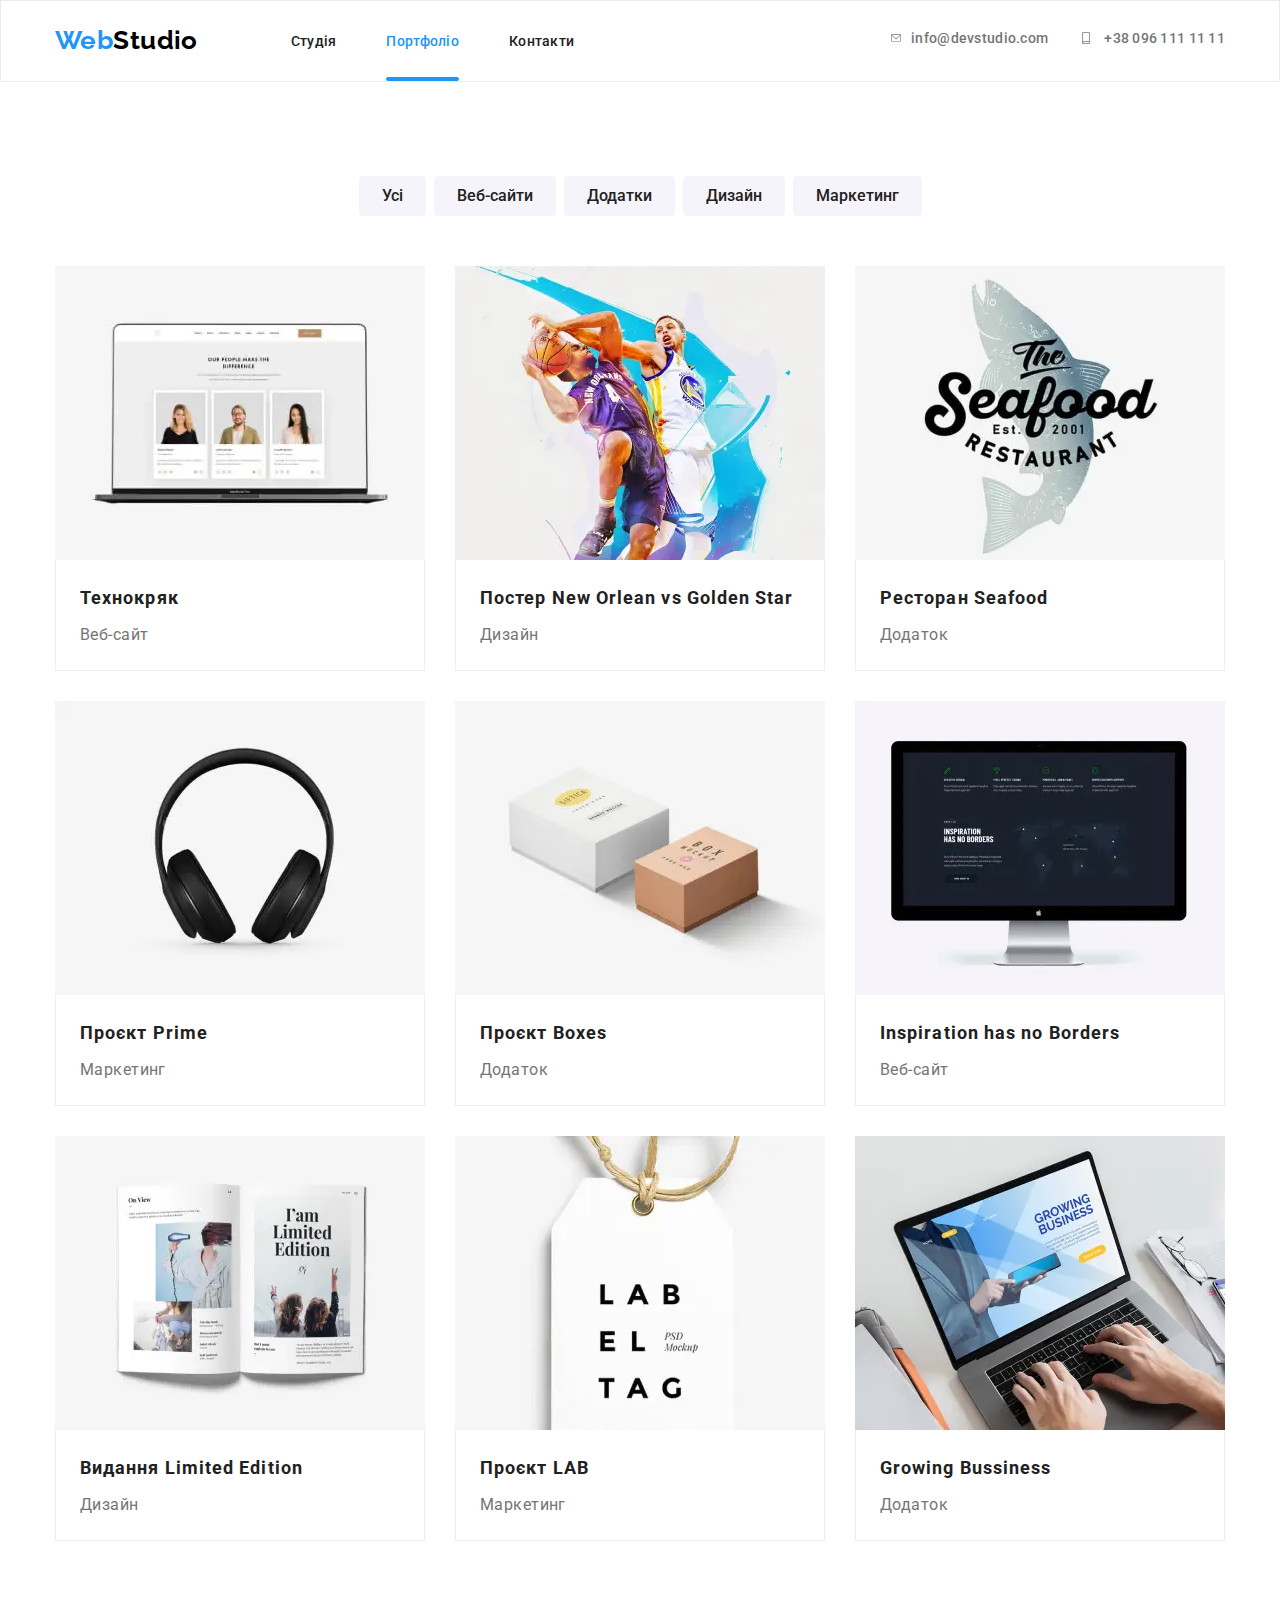
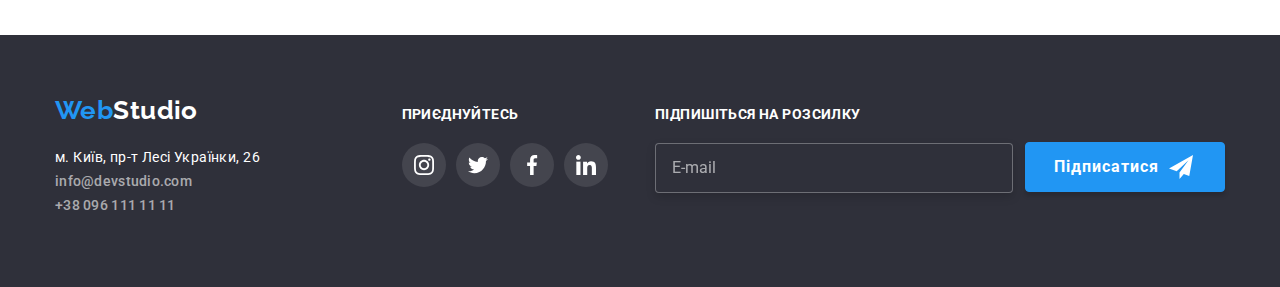
==== commit b2d7f582: "fixed bugs in the hero section" ====
--- a/portfolio.html
+++ b/portfolio.html
@@ -67,7 +67,7 @@
 							<a class="mobile-menu__link link" href="./index.html">Студія</a>
 						</li>
 						<li class="mobile-menu__item">
-							<a class="mobile-menu__link link" href="./portfolio.html">Портфоліо</a>
+							<a class="mobile-menu__link link current" href="./portfolio.html">Портфоліо</a>
 						</li>
 						<li class="mobile-menu__item">
 							<a class="mobile-menu__link link" href="">Контакти</a>
--- a/css/main.min.css
+++ b/css/main.min.css
@@ -1 +1 @@
-:root{--primary-text-color: #757575;--title-text-color: #212121;--accent-color: #2196f3;--primary-white-color: #ffffff;--primary-black-color: #000000;--fist-color-bcg-button: #f5f4fa;--footer-color: #2f303a;--border-color: #ececec;--border-second-color: #eeeeee;--hero-color: #c4c4c4;--icon-color: #afb1b8;--second-color-bcg-button: #188CE8}.link.current{color:var(--accent-color)}.current::after{position:absolute;content:"";display:inline-block;width:100%;height:4px;left:0;bottom:0;border-radius:2px;background-color:var(--accent-color)}html{-webkit-box-sizing:border-box;box-sizing:border-box}body{background-color:var(--primary-white-color);color:var(--primary-text-color);font-family:Roboto,sans-serif;font-weight:400;font-size:14px;line-height:1.2;letter-spacing:.03em}address{font-style:normal}h1,h2,h3,h4,h5,h6,p{margin-top:0;margin-bottom:0}ul,ol{margin-top:0;margin-bottom:0;padding-left:0}.list{list-style:none}.link{text-decoration:none}img{display:block;width:100%;height:auto}.section{padding-top:60px;padding-bottom:60px}@media screen and (min-width: 1200px){.section{padding-top:94px;padding-bottom:94px}}.container{padding-left:15px;padding-right:15px}@media screen and (min-widht: 480px){.container{width:480px;margin-left:auto;margin-right:auto}}@media screen and (min-widht: 768px){.container{width:768px}}@media screen and (min-widht: 1200px){.container{width:1200px}}.logo{color:var(--primary-black-color);font-family:Raleway,sans-serif;font-weight:700;font-size:24px;-webkit-transition:color 250ms cubic-bezier(0.4, 0, 0.2, 1);transition:color 250ms cubic-bezier(0.4, 0, 0.2, 1)}.logo:hover,.logo:focus{color:var(--accent-color)}.logo .logo--color-blue{color:var(--accent-color)}.logo .logo--color-white{color:var(--primary-white-color);-webkit-transition:color 250ms cubic-bezier(0.4, 0, 0.2, 1);transition:color 250ms cubic-bezier(0.4, 0, 0.2, 1)}.logo .logo--color-white:hover,.logo .logo--color-white:focus{color:var(--accent-color)}@media screen and (min-width: 767px){.logo{font-size:26px}}.main__backdrop{position:fixed;top:0;left:0;width:100vw;height:100vh;background-color:rgba(0,0,0,.2);opacity:1;-webkit-transition:opacity 2500ms cubic-bezier(0.4, 0, 0.2, 1);transition:opacity 2500ms cubic-bezier(0.4, 0, 0.2, 1)}.main__backdrop.is-hidden{opacity:0;pointer-events:none}.main__modal{position:absolute;top:50%;left:50%;-webkit-transform:translate(-50%, -50%) scale(1);transform:translate(-50%, -50%) scale(1);opacity:1;-webkit-transition:opacity 250ms cubic-bezier(0.4, 0, 0.2, 1),-webkit-transform 250ms cubic-bezier(0.4, 0, 0.2, 1);transition:opacity 250ms cubic-bezier(0.4, 0, 0.2, 1),-webkit-transform 250ms cubic-bezier(0.4, 0, 0.2, 1);transition:transform 250ms cubic-bezier(0.4, 0, 0.2, 1),opacity 250ms cubic-bezier(0.4, 0, 0.2, 1);transition:transform 250ms cubic-bezier(0.4, 0, 0.2, 1),opacity 250ms cubic-bezier(0.4, 0, 0.2, 1),-webkit-transform 250ms cubic-bezier(0.4, 0, 0.2, 1);width:450px;height:609px;padding:40px;background-color:var(--primary-white-color)}.main__backdrop.is-hidden .main__modal{-webkit-transform:translate(-50%, -50%) scale(1.1);transform:translate(-50%, -50%) scale(1.1);opacity:0}.button__modal-close{position:absolute;top:8px;right:8px;display:-webkit-box;display:-ms-flexbox;display:flex;-webkit-box-pack:center;-ms-flex-pack:center;justify-content:center;-webkit-box-align:center;-ms-flex-align:center;align-items:center;width:30px;height:30px;border-radius:50%;border:1px solid rgba(0,0,0,.1);border-color:rgba(0,0,0,0);padding:0;cursor:pointer;-webkit-transition:fill 250ms cubic-bezier(0.4, 0, 0.2, 1);transition:fill 250ms cubic-bezier(0.4, 0, 0.2, 1)}.button__modal-close:hover{fill:var(--accent-color)}@media screen and (min-width: 1200px){.main__modal{width:528px;height:581px}}.contact-form__field{display:block;position:relative;cursor:pointer}.contact-form__field:not(:last-child){margin-bottom:28px}.contact-form__title{margin-bottom:12px;font-weight:700;font-size:20px;line-height:1.5;text-align:center;letter-spacing:.03em;color:var(--primary-black-color);cursor:pointer}.contact-form__input{width:100%;height:40px;border:1px solid rgba(33,33,33,.2);border-radius:4px;margin-top:4px;padding-left:42px;cursor:pointer}.contact-form__input:focus{outline:none;border-color:var(--accent-color)}.contact-form__icon{position:absolute;bottom:50%;left:12px;display:inline-block;-webkit-transform:translateY(50%);transform:translateY(50%);-webkit-transition:fill 550ms cubic-bezier(0.4, 0, 0.2, 1);transition:fill 550ms cubic-bezier(0.4, 0, 0.2, 1)}.contact-form__text{position:absolute;bottom:50%;left:40px;-webkit-transform:translateY(50%);transform:translateY(50%);-webkit-transition:-webkit-transform 550ms cubic-bezier(0.4, 0, 0.2, 1);transition:-webkit-transform 550ms cubic-bezier(0.4, 0, 0.2, 1);transition:transform 550ms cubic-bezier(0.4, 0, 0.2, 1);transition:transform 550ms cubic-bezier(0.4, 0, 0.2, 1), -webkit-transform 550ms cubic-bezier(0.4, 0, 0.2, 1)}.contact-form__input:not(:-moz-placeholder-shown)+.contact-form__text{transform:translate(-40px, -18px)}.contact-form__input:not(:-ms-input-placeholder)+.contact-form__text{transform:translate(-40px, -18px)}.contact-form__input:focus+.contact-form__text,.contact-form__input:not(:placeholder-shown)+.contact-form__text{-webkit-transform:translate(-40px, -18px);transform:translate(-40px, -18px)}.contact-form__field:focus-within>.contact-form__icon,.contact-form__field:focus-within>.contact-form__text,.contact-form__field:focus-within>.contact-form__textarea{fill:var(--accent-color);color:var(--accent-color)}.contact-form__messege{position:relative;width:100%;height:120px;resize:none;margin-top:4px;padding:12px 16px;border:1px solid rgba(33,33,33,.2);border-radius:4px;margin-top:4px;cursor:pointer}.contact-form__messege:focus{outline:none;border-color:var(--accent-color)}.contact-form__messege::-webkit-input-placeholder{font-weight:400;font-size:12px;line-height:1.17;letter-spacing:.01em;color:rgba(117,117,117,.5)}.contact-form__messege::-moz-placeholder{font-weight:400;font-size:12px;line-height:1.17;letter-spacing:.01em;color:rgba(117,117,117,.5)}.contact-form__messege:-ms-input-placeholder{font-weight:400;font-size:12px;line-height:1.17;letter-spacing:.01em;color:rgba(117,117,117,.5)}.contact-form__messege::-ms-input-placeholder{font-weight:400;font-size:12px;line-height:1.17;letter-spacing:.01em;color:rgba(117,117,117,.5)}.contact-form__messege::placeholder{font-weight:400;font-size:12px;line-height:1.17;letter-spacing:.01em;color:rgba(117,117,117,.5)}.contact-form__textarea{position:absolute;bottom:50%;left:40px;-webkit-transform:translateY(50%);transform:translateY(50%);-webkit-transition:-webkit-transform 550ms cubic-bezier(0.4, 0, 0.2, 1);transition:-webkit-transform 550ms cubic-bezier(0.4, 0, 0.2, 1);transition:transform 550ms cubic-bezier(0.4, 0, 0.2, 1);transition:transform 550ms cubic-bezier(0.4, 0, 0.2, 1), -webkit-transform 550ms cubic-bezier(0.4, 0, 0.2, 1)}.contact-form__messege:not(:-moz-placeholder-shown)+.contact-form__textarea{transform:translate(-40px, -60px)}.contact-form__messege:not(:-ms-input-placeholder)+.contact-form__textarea{transform:translate(-40px, -60px)}.contact-form__messege:focus+.contact-form__textarea,.contact-form__messege:not(:placeholder-shown)+.contact-form__textarea{-webkit-transform:translate(-40px, -60px);transform:translate(-40px, -60px)}.contact-form__label{display:-webkit-box;display:-ms-flexbox;display:flex;-webkit-box-align:center;-ms-flex-align:center;align-items:center;font-size:12px;line-height:1.17;cursor:pointer}.contact-form__checkbox{-webkit-appearance:none;-moz-appearance:none;appearance:none}.contact-form__chek-ikon{display:inline-block;width:16px;height:15px;margin-right:9px;border:2px solid var(--primary-black-color);border-radius:2px;cursor:pointer}.contact-form__checkbox:focus+.contact-form__chek-ikon{border-color:var(--accent-color)}.contact-form__checkbox:checked+.contact-form__chek-ikon{background-color:var(--accent-color);border-color:var(--accent-color);background-image:url(../img/icon-check.svg);background-size:contain;background-origin:border-box}.contact-form__contract{color:var(--accent-color);margin-left:4px}.button-submit{display:block;-webkit-box-align:center;-ms-flex-align:center;align-items:center;min-width:200px;height:50px;padding:10px 52px;margin-top:30px;margin-right:auto;margin-left:auto;color:var(--primary-white-color);background-color:var(--accent-color);border-color:var(--accent-color);font-weight:700;font-size:16px;line-height:1.88;letter-spacing:.06em;font-family:inherit;text-decoration:none;text-align:center;-webkit-box-shadow:0px 4px 4px rgba(0,0,0,.15);box-shadow:0px 4px 4px rgba(0,0,0,.15);border-radius:4px;border:1px solid;cursor:pointer;-webkit-transition:background 550ms cubic-bezier(0.4, 0, 0.2, 1),-webkit-box-shadow 550ms cubic-bezier(0.4, 0, 0.2, 1);transition:background 550ms cubic-bezier(0.4, 0, 0.2, 1),-webkit-box-shadow 550ms cubic-bezier(0.4, 0, 0.2, 1);transition:background 550ms cubic-bezier(0.4, 0, 0.2, 1),box-shadow 550ms cubic-bezier(0.4, 0, 0.2, 1);transition:background 550ms cubic-bezier(0.4, 0, 0.2, 1),box-shadow 550ms cubic-bezier(0.4, 0, 0.2, 1),-webkit-box-shadow 550ms cubic-bezier(0.4, 0, 0.2, 1)}.button-submit:hover,.button-submit:focus{background:var(--second-color-bcg-button);-webkit-box-shadow:0px 3px 1px rgba(0,0,0,.1),0px 1px 2px rgba(0,0,0,.08),0px 2px 2px rgba(0,0,0,.12);box-shadow:0px 3px 1px rgba(0,0,0,.1),0px 1px 2px rgba(0,0,0,.08),0px 2px 2px rgba(0,0,0,.12)}@media screen and (min-width: 1200px){.contact-form__title{font-size:20px;line-height:1.17}.contact-form__label{font-size:14px;line-height:1.71}}.team-social{display:-webkit-box;display:-ms-flexbox;display:flex;-webkit-box-pack:justify;-ms-flex-pack:justify;justify-content:space-between;width:206px}.team-social__link{display:-webkit-box;display:-ms-flexbox;display:flex;-webkit-box-pack:center;-ms-flex-pack:center;justify-content:center;-webkit-box-align:center;-ms-flex-align:center;align-items:center;width:44px;height:44px;background-color:var(--primary-white-color);border-radius:50%;-webkit-transition:background-color 250ms cubic-bezier(0.4, 0, 0.2, 1),fill 250ms cubic-bezier(0.4, 0, 0.2, 1);transition:background-color 250ms cubic-bezier(0.4, 0, 0.2, 1),fill 250ms cubic-bezier(0.4, 0, 0.2, 1)}.team-social__link:hover,.team-social__link:focus{background-color:var(--accent-color)}.team-social__icon{fill:var(--icon-color)}.team-social__link:hover .team-social__icon,.team-social__link:focus .team-social__icon{fill:var(--primary-white-color)}.join__title{margin-bottom:20px;font-weight:700;font-size:14px;line-height:1,14;letter-spacing:.03em;text-transform:uppercase;color:var(--primary-white-color);text-align:center}.join-social{display:-webkit-box;display:-ms-flexbox;display:flex;-webkit-box-pack:justify;-ms-flex-pack:justify;justify-content:space-between;width:206px;margin-left:auto;margin-right:auto}.join-social__link{display:-webkit-box;display:-ms-flexbox;display:flex;-webkit-box-pack:center;-ms-flex-pack:center;justify-content:center;-webkit-box-align:center;-ms-flex-align:center;align-items:center;width:44px;height:44px;background-color:rgba(255,255,255,.1);border-radius:50%;-webkit-transition:background-color 250ms cubic-bezier(0.4, 0, 0.2, 1);transition:background-color 250ms cubic-bezier(0.4, 0, 0.2, 1)}.join-social__link:hover,.join-social__link:focus{background-color:var(--accent-color)}.join-social__icon{fill:var(--primary-white-color)}@media screen and (min-width: 1200px){.join-social{margin-left:0;margin-right:0}.join__title{text-align:left}}.page-header{position:relative;background-color:var(--primary-white-color)}.nav{display:-webkit-box;display:-ms-flexbox;display:flex;-webkit-box-pack:justify;-ms-flex-pack:justify;justify-content:space-between;-webkit-box-align:center;-ms-flex-align:center;align-items:center;height:60px}.site-nav{display:none}.auth-nav{display:none}.mobile-menu-button{background-color:rgba(0,0,0,0);border:none;padding:0;line-height:0}.mobile-menu{position:absolute;top:0;bottom:0;width:100%;height:100vh;overflow:auto;opacity:0;visibility:hidden;pointer-events:none;background-color:var(--primary-white-color);-webkit-transition:opacity 500ms cubic-bezier(0.4, 0, 0.2, 1),visibility 500ms cubic-bezier(0.4, 0, 0.2, 1);transition:opacity 500ms cubic-bezier(0.4, 0, 0.2, 1),visibility 500ms cubic-bezier(0.4, 0, 0.2, 1)}.mobile-menu.is-open{opacity:1;visibility:visible;pointer-events:auto}.mobile-menu__container{position:relative;padding-top:48px;padding-bottom:48px;padding-left:40px}.mobile-menu__close-button{position:absolute;top:10px;right:15px;background-color:rgba(0,0,0,0);border:none;padding:0;line-height:0;-webkit-transition:fill 500ms cubic-bezier(0.4, 0, 0.2, 1);transition:fill 500ms cubic-bezier(0.4, 0, 0.2, 1)}.mobile-menu__close-button:hover,.mobile-menu__close-button:focus{fill:var(--accent-color)}.mobile-menu__link{font-weight:500;font-size:40px;line-height:1,175;letter-spacing:.02em;color:var(--title-text-color)}.mobile-menu__list{margin-bottom:306px}.mobile-menu__item:hover,.mobile-menu__item:focus{color:var(--accent-color)}.mobile-menu__item:not(:last-child){margin-bottom:32px}.mobi-menu-auth__item:not(:last-child){margin-bottom:32px}.mobi-menu-auth__phone{font-weight:500;font-size:34px;line-height:1.176;letter-spacing:.02em;color:var(--accent-color)}.mobi-menu-auth__mail{font-weight:500;font-size:24px;line-height:1.167;letter-spacing:.02em;color:var(--primary-text-color)}.mobi-social__list{display:-webkit-box;display:-ms-flexbox;display:flex;-webkit-box-pack:start;-ms-flex-pack:start;justify-content:flex-start;-webkit-box-align:center;-ms-flex-align:center;align-items:center;margin-top:63px}.mobi-social__item:not(:last-child){padding-right:20px}.mobi-social__item--side::after{content:" ";position:absolute;display:inline-block;width:1px;height:22px;margin-left:10px;background-color:rgba(33,33,33,.2)}.mobile-social__link{font-weight:500;font-size:18px;letter-spacing:.02em;color:var(--accent-color)}@media screen and (min-width: 768px){.nav{height:80px}.site-nav{display:-webkit-box;display:-ms-flexbox;display:flex;-webkit-box-align:center;-ms-flex-align:center;align-items:center;-webkit-box-pack:center;-ms-flex-pack:center;justify-content:center}.site-nav__link{position:relative}.site-nav__link:hover,.site-nav__link:focus{color:var(--accent-color)}.site-nav__link{color:var(--title-text-color);font-weight:500;font-size:14px;line-height:1.15;letter-spacing:.02em;padding-top:32px;padding-bottom:32px;-webkit-transition:color 250ms cubic-bezier(0.4, 0, 0.2, 1);transition:color 250ms cubic-bezier(0.4, 0, 0.2, 1)}.site-nav__link:hover,.site-nav__link:focus{color:var(--accent-color);fill:var(--accent-color)}.site-nav__item:not(:last-child){margin-right:50px}.auth-nav{display:block;margin-top:21px}.auth-nav__link{display:-webkit-box;display:-ms-flexbox;display:flex;color:var(--primary-text-color);font-weight:500;font-size:14px;line-height:1.15;letter-spacing:.02em;-webkit-transition:color 250ms cubic-bezier(0.4, 0, 0.2, 1);transition:color 250ms cubic-bezier(0.4, 0, 0.2, 1)}.auth-nav__link:hover,.auth-nav__link:focus{color:var(--accent-color);fill:var(--accent-color)}.auth-nav__item:not(:last-child){margin-bottom:10px}.auth-nav__icon{-webkit-transition:fill 250ms cubic-bezier(0.4, 0, 0.2, 1);transition:fill 250ms cubic-bezier(0.4, 0, 0.2, 1)}.auth-nav__link:hover .auth-nav__icon,.auth-nav__link:focus .auth-nav__icon{color:var(--accent-color);fill:var(--accent-color)}.auth-nav__icon--smartphone{fill:var(--primary-text-color);width:16px;height:12px;margin-right:10px}.auth-nav__icon--envelope{fill:var(--primary-text-color);width:10px;height:16px;margin-right:10px}.mobile-menu-button{display:none}}@media screen and (min-width: 1200px){.nav{-webkit-box-align:center;-ms-flex-align:center;align-items:center;-webkit-box-pack:start;-ms-flex-pack:start;justify-content:flex-start}.site-nav{-webkit-box-pack:start;-ms-flex-pack:start;justify-content:flex-start;margin-left:93px}.auth-nav{display:-webkit-box;display:-ms-flexbox;display:flex;margin-left:auto}.auth-nav__link{display:-webkit-box;display:-ms-flexbox;display:flex;padding-top:32px;padding-bottom:32px}.auth-nav__item:not(:last-child){margin-right:30px}}.hero{max-width:480px;height:400px;margin-left:auto;margin-right:auto;background-image:-webkit-gradient(linear, left top, left bottom, from(rgba(47, 48, 58, 0.4)), to(rgba(47, 48, 58, 0.4))),url(../img/hero-fon-phone.jpg);background-image:linear-gradient(rgba(47, 48, 58, 0.4), rgba(47, 48, 58, 0.4)),url(../img/hero-fon-phone.jpg);background-repeat:no-repeat;background-size:cover;background-position:center;padding-top:118px;padding-bottom:118px;text-align:center;background-color:var(--hero-color)}@media(min-device-pixel-ratio: 2),(-webkit-min-device-pixel-ratio: 2),(min-resolution: 192dpi),(min-resolution: 2dppx){.hero{background-image:-webkit-gradient(linear, left top, left bottom, from(rgba(47, 48, 58, 0.4)), to(rgba(47, 48, 58, 0.4))),url(../img/hero-fon-phone@2x.jpg);background-image:linear-gradient(rgba(47, 48, 58, 0.4), rgba(47, 48, 58, 0.4)),url(../img/hero-fon-phone@2x.jpg)}}.hero__title{width:360px;margin-left:auto;margin-right:auto;margin-bottom:30px;color:var(--primary-white-color);font-weight:900;font-size:26px;line-height:1.62;letter-spacing:.06em;text-transform:uppercase}.button--hero{display:inline-block;-webkit-box-align:center;-ms-flex-align:center;align-items:center;min-width:200px;padding:10px 24px;color:var(--primary-white-color);background-color:var(--accent-color);font-family:inherit;font-weight:700;font-size:16px;line-height:1.88;-webkit-box-shadow:0px 4px 4px rgba(0,0,0,.15);box-shadow:0px 4px 4px rgba(0,0,0,.15);border-radius:4px;letter-spacing:.06em;-webkit-transition:background-color 250ms cubic-bezier(0.4, 0, 0.2, 1),color 250ms cubic-bezier(0.4, 0, 0.2, 1);transition:background-color 250ms cubic-bezier(0.4, 0, 0.2, 1),color 250ms cubic-bezier(0.4, 0, 0.2, 1)}.button--hero:hover,.button--hero:focus{color:var(--primary-black-color);background-color:var(--primary-text-color)}@media screen and (min-width: 768px){.hero{max-width:768px;background-image:-webkit-gradient(linear, left top, left bottom, from(rgba(47, 48, 58, 0.4)), to(rgba(47, 48, 58, 0.4))),url(../img/hero-fon-tabl.jpg);background-image:linear-gradient(rgba(47, 48, 58, 0.4), rgba(47, 48, 58, 0.4)),url(../img/hero-fon-tabl.jpg)}}@media screen and (min-width: 768px)and (min-device-pixel-ratio: 2),screen and (min-width: 768px)and (-webkit-min-device-pixel-ratio: 2),screen and (min-width: 768px)and (min-resolution: 192dpi),screen and (min-width: 768px)and (min-resolution: 2dppx){.hero{background-image:-webkit-gradient(linear, left top, left bottom, from(rgba(47, 48, 58, 0.4)), to(rgba(47, 48, 58, 0.4))),url(../img/hero-fon-tabl@2x.jpg);background-image:linear-gradient(rgba(47, 48, 58, 0.4), rgba(47, 48, 58, 0.4)),url(../img/hero-fon-tabl@2x.jpg)}}@media screen and (min-width: 1200px){.hero{max-width:1600px;height:600px;padding-top:200px;padding-bottom:280px;background-image:-webkit-gradient(linear, left top, left bottom, from(rgba(47, 48, 58, 0.4)), to(rgba(47, 48, 58, 0.4))),url(../img/hero-fon.jpg);background-image:linear-gradient(rgba(47, 48, 58, 0.4), rgba(47, 48, 58, 0.4)),url(../img/hero-fon.jpg)}}@media screen and (min-width: 1200px)and (min-device-pixel-ratio: 2),screen and (min-width: 1200px)and (-webkit-min-device-pixel-ratio: 2),screen and (min-width: 1200px)and (min-resolution: 192dpi),screen and (min-width: 1200px)and (min-resolution: 2dppx){.hero{background-image:-webkit-gradient(linear, left top, left bottom, from(rgba(47, 48, 58, 0.4)), to(rgba(47, 48, 58, 0.4))),url(../img/hero-fon@2x.jpg);background-image:linear-gradient(rgba(47, 48, 58, 0.4), rgba(47, 48, 58, 0.4)),url(../img/hero-fon@2x.jpg)}}@media screen and (min-width: 1200px){.hero__title{width:696px;font-size:44px;line-height:1.36}}@media screen and (min-width: 1200px){.button--hero{min-width:216px;padding:10px 32px}}.feature-card__wrapper{display:-webkit-box;display:-ms-flexbox;display:flex;min-width:270px;height:120px;-webkit-box-pack:center;-ms-flex-pack:center;justify-content:center;-webkit-box-align:center;-ms-flex-align:center;align-items:center;margin-left:auto;margin-right:auto;padding:25px 100px;margin-bottom:30px;background-color:var(--fist-color-bcg-button);border-radius:4px}.feature__title{visibility:hidden;pointer-events:none;position:absolute}.feature-card__name{margin-bottom:10px;color:var(--title-text-color);font-weight:700;line-height:1.15;text-transform:uppercase;text-align:center}.feature-card__text{line-height:1.7}@media screen and (max-width: 767px){.feature-card:not(:last-child){margin-bottom:30px}}@media screen and (min-width: 768px){.feature__list{display:-webkit-box;display:-ms-flexbox;display:flex;-ms-flex-wrap:wrap;flex-wrap:wrap;gap:30px}.feature-card{-ms-flex-preferred-size:calc((100% - 30px)/2);flex-basis:calc((100% - 30px)/2)}}@media screen and (min-width: 1200px){.feature-card{-ms-flex-preferred-size:calc((100% - 90px)/4);flex-basis:calc((100% - 90px)/4)}}.work{display:none}@media screen and (min-width: 1200px){.work{display:block}.work__list{display:-webkit-box;display:-ms-flexbox;display:flex;-webkit-box-pack:justify;-ms-flex-pack:justify;justify-content:space-between;padding:0;margin:0}.work__title{margin-bottom:50px}.work__title{color:var(--title-text-color);font-weight:700;font-size:36px;line-height:1.16;text-align:center}.work__image{position:relative}.work__label{display:-webkit-box;display:-ms-flexbox;display:flex;position:absolute;bottom:0;left:0;width:370px;height:70px;-webkit-box-pack:center;-ms-flex-pack:center;justify-content:center;-webkit-box-align:center;-ms-flex-align:center;align-items:center;background-color:rgba(47,48,58,.8);font-weight:700;line-height:1,14;color:var(--primary-white-color)}}.team{background-color:var(--fist-color-bcg-button)}.team__title{color:var(--title-text-color);font-weight:700;font-size:28px;line-height:1.79;text-align:center;margin-bottom:30px}.team__list{padding:0;margin:0}.team-card{display:-webkit-box;display:-ms-flexbox;display:flex;padding-bottom:30px;-webkit-box-align:center;-ms-flex-align:center;align-items:center;-webkit-box-orient:vertical;-webkit-box-direction:normal;-ms-flex-direction:column;flex-direction:column;background-color:var(--primary-white-color)}.team-card__name{margin-top:30px;margin-bottom:10px;color:var(--title-text-color);font-weight:500;font-size:16px}.team-card__text{margin-bottom:16px;color:var(--primary-text-color);font-size:16px}@media screen and (max-width: 767px){.team__list{display:block}.team-card:not(:first-child){margin-top:30px}}@media screen and (min-width: 768px){.team__list{display:-webkit-box;display:-ms-flexbox;display:flex;-ms-flex-wrap:wrap;flex-wrap:wrap;-webkit-box-align:stretch;-ms-flex-align:stretch;align-items:stretch;gap:30px}.team-card{-ms-flex-preferred-size:calc((100% - 30px)/2);flex-basis:calc((100% - 30px)/2)}}@media screen and (min-width: 1200px){.team__title{font-size:36px;line-height:1.91;margin-bottom:50px}.team-card{-ms-flex-preferred-size:calc((100% - 90px)/4);flex-basis:calc((100% - 90px)/4)}}.clients__title{margin-bottom:30px;color:var(--title-text-color);font-weight:700;font-size:28px;line-height:1.79;text-align:center}.clients-card{display:-webkit-box;display:-ms-flexbox;display:flex;-ms-flex-wrap:wrap;flex-wrap:wrap;gap:30px}.clients-card__item{display:-webkit-box;display:-ms-flexbox;display:flex;-ms-flex-preferred-size:calc((100% - 30px)/2);flex-basis:calc((100% - 30px)/2);-webkit-box-pack:center;-ms-flex-pack:center;justify-content:center;-webkit-box-align:center;-ms-flex-align:center;align-items:center;height:92px;border:1px solid var(--icon-color);border-radius:4px;-webkit-transition:border-color 250ms cubic-bezier(0.4, 0, 0.2, 1),fill 250ms cubic-bezier(0.4, 0, 0.2, 1);transition:border-color 250ms cubic-bezier(0.4, 0, 0.2, 1),fill 250ms cubic-bezier(0.4, 0, 0.2, 1)}.clients-card__item:hover,.clients-card__item:focus{border-color:var(--accent-color)}.clients-card__icon{fill:var(--icon-color)}.clients-card__link:hover .clients-card__icon,.clients-card__link:focus .clients-card__icon{fill:var(--accent-color)}@media screen and (min-width: 768px){.clients-card__item{-ms-flex-preferred-size:calc((100% - 60px)/3);flex-basis:calc((100% - 60px)/3)}}@media screen and (min-width: 1200px){.clients-card__item{-ms-flex-preferred-size:calc((100% - 150px)/6);flex-basis:calc((100% - 150px)/6)}.clients__title{font-size:36px;line-height:1.91;margin-bottom:50px}}.footer{background-color:var(--footer-color)}.footer-wrapper{padding-top:60px;padding-bottom:60px;text-align:center}.footer-address{margin-bottom:60px}.footer-address__list{margin-top:20px}.footer-address__link{margin-top:9px;font-weight:500;font-size:14px;line-height:1.15;letter-spacing:.02em;color:rgba(255,255,255,.6);line-height:1.71;-webkit-transition:color 250ms cubic-bezier(0.4, 0, 0.2, 1);transition:color 250ms cubic-bezier(0.4, 0, 0.2, 1)}.footer-address__link:hover,.footer-address__link:focus{color:var(--accent-color)}.footer-address__item{color:var(--primary-white-color);line-height:1.71;-webkit-transition:color 250ms cubic-bezier(0.4, 0, 0.2, 1);transition:color 250ms cubic-bezier(0.4, 0, 0.2, 1)}.footer-address__item:hover{color:var(--accent-color)}.footer-form{margin-top:60px}.footer-form__label{display:block;font-weight:700;font-size:14px;line-height:1.14;letter-spacing:.03em;text-transform:uppercase;color:var(--primary-white-color);cursor:pointer}.footer-form__input{display:block;margin-top:20px;margin-right:auto;margin-left:auto;min-width:450px;height:50px;padding-left:16px;border:1px solid rgba(255,255,255,.3);border-radius:4px;-webkit-filter:drop-shadow(0px 4px 4px rgba(0, 0, 0, 0.15));filter:drop-shadow(0px 4px 4px rgba(0, 0, 0, 0.15));background-color:var(--footer-color);color:rgba(255,255,255,.6);cursor:pointer}.footer-form__input::-webkit-input-placeholder{font-weight:400;font-size:16px;line-height:1.25;color:rgba(255,255,255,.6)}.footer-form__input::-moz-placeholder{font-weight:400;font-size:16px;line-height:1.25;color:rgba(255,255,255,.6)}.footer-form__input:-ms-input-placeholder{font-weight:400;font-size:16px;line-height:1.25;color:rgba(255,255,255,.6)}.footer-form__input::-ms-input-placeholder{font-weight:400;font-size:16px;line-height:1.25;color:rgba(255,255,255,.6)}.footer-form__input::placeholder{font-weight:400;font-size:16px;line-height:1.25;color:rgba(255,255,255,.6)}.footer-form__input:focus{outline:none;border-color:var(--accent-color)}.button-footer{display:-webkit-inline-box;display:-ms-inline-flexbox;display:inline-flex;-webkit-box-align:center;-ms-flex-align:center;align-items:center;min-width:200px;height:50px;padding:10px 28px;margin-top:35px;margin-right:auto;margin-left:auto;color:var(--primary-white-color);background-color:var(--accent-color);border-color:var(--accent-color);font-weight:700;font-size:16px;line-height:1.88;letter-spacing:.06em;font-family:inherit;text-decoration:none;text-align:center;-webkit-box-shadow:0px 4px 4px rgba(0,0,0,.15);box-shadow:0px 4px 4px rgba(0,0,0,.15);border-radius:4px;border:1px solid var(--accent-color);cursor:pointer;-webkit-transition:-webkit-box-shadow 500ms cubic-bezier(0.4, 0, 0.2, 1);transition:-webkit-box-shadow 500ms cubic-bezier(0.4, 0, 0.2, 1);transition:box-shadow 500ms cubic-bezier(0.4, 0, 0.2, 1);transition:box-shadow 500ms cubic-bezier(0.4, 0, 0.2, 1), -webkit-box-shadow 500ms cubic-bezier(0.4, 0, 0.2, 1)}.button-footer::after{content:"";width:24px;height:24px;margin-left:10px;background-image:url(../img/icon-send.svg);background-size:contain;background-origin:border-box}.button-footer:hover,.button-footer:focus{-webkit-box-shadow:0px 3px 1px rgba(0,0,0,.1),0px 1px 2px rgba(0,0,0,.08),0px 2px 2px rgba(0,0,0,.12);box-shadow:0px 3px 1px rgba(0,0,0,.1),0px 1px 2px rgba(0,0,0,.08),0px 2px 2px rgba(0,0,0,.12)}@media screen and (min-width: 768px){.footer-wrapper{display:-webkit-box;display:-ms-flexbox;display:flex;-ms-flex-wrap:wrap;flex-wrap:wrap;-webkit-box-align:baseline;-ms-flex-align:baseline;align-items:baseline;-webkit-box-pack:justify;-ms-flex-pack:justify;justify-content:space-between;padding-left:76px;padding-right:89px;height:463px}.footer-address{margin-bottom:0}.footer-form{margin-left:auto;margin-right:auto}}@media screen and (min-width: 1200px){.footer-wrapper{-ms-flex-wrap:nowrap;flex-wrap:nowrap;-webkit-box-pack:justify;-ms-flex-pack:justify;justify-content:space-between;padding-left:15px;padding-right:15px;height:252px}.footer-address{display:block;text-align:left;margin-right:94px}.footer-form{display:-webkit-box;display:-ms-flexbox;display:flex;margin-left:0;margin-right:0;margin-top:0}.footer-form__input{min-width:358px;margin-right:12px}.footer-form__label{text-align:left}}.partfolio__list{padding:0;margin:0}.partfolio__title{visibility:hidden;pointer-events:none;position:absolute}.filter{display:-webkit-box;display:-ms-flexbox;display:flex;gap:15px 8px;-ms-flex-wrap:wrap;flex-wrap:wrap;max-width:326px;margin-bottom:40px}.filter-button{padding:6px 22px;color:var(--title-text-color);background-color:var(--fist-color-bcg-button);font-family:inherit;font-weight:500;font-size:16px;line-height:1.62;border-radius:4px;border:1px solid var(--fist-color-bcg-button);-webkit-transition:background-color 250ms cubic-bezier(0.4, 0, 0.2, 1),color 250ms cubic-bezier(0.4, 0, 0.2, 1),-webkit-box-shadow 250ms cubic-bezier(0.4, 0, 0.2, 1);transition:background-color 250ms cubic-bezier(0.4, 0, 0.2, 1),color 250ms cubic-bezier(0.4, 0, 0.2, 1),-webkit-box-shadow 250ms cubic-bezier(0.4, 0, 0.2, 1);transition:background-color 250ms cubic-bezier(0.4, 0, 0.2, 1),color 250ms cubic-bezier(0.4, 0, 0.2, 1),box-shadow 250ms cubic-bezier(0.4, 0, 0.2, 1);transition:background-color 250ms cubic-bezier(0.4, 0, 0.2, 1),color 250ms cubic-bezier(0.4, 0, 0.2, 1),box-shadow 250ms cubic-bezier(0.4, 0, 0.2, 1),-webkit-box-shadow 250ms cubic-bezier(0.4, 0, 0.2, 1)}.filter-button:hover,.filter-button:focus{color:var(--primary-white-color);background-color:var(--accent-color);-webkit-box-shadow:0px 3px 1px rgba(0,0,0,.1),0px 1px 2px rgba(0,0,0,.08),0px 2px 2px rgba(0,0,0,.12);box-shadow:0px 3px 1px rgba(0,0,0,.1),0px 1px 2px rgba(0,0,0,.08),0px 2px 2px rgba(0,0,0,.12)}.partfolio__item{display:-webkit-box;display:-ms-flexbox;display:flex;-webkit-box-orient:vertical;-webkit-box-direction:normal;-ms-flex-direction:column;flex-direction:column;max-width:450px;height:404px;-webkit-transition:-webkit-box-shadow 250ms cubic-bezier(0.4, 0, 0.2, 1);transition:-webkit-box-shadow 250ms cubic-bezier(0.4, 0, 0.2, 1);transition:box-shadow 250ms cubic-bezier(0.4, 0, 0.2, 1);transition:box-shadow 250ms cubic-bezier(0.4, 0, 0.2, 1), -webkit-box-shadow 250ms cubic-bezier(0.4, 0, 0.2, 1)}.partfolio__item:hover,.partfolio__item:focus{-webkit-box-shadow:0px 1px 1px rgba(0,0,0,.12),0px 4px 4px rgba(0,0,0,.06),1px 4px 6px rgba(0,0,0,.16);box-shadow:0px 1px 1px rgba(0,0,0,.12),0px 4px 4px rgba(0,0,0,.06),1px 4px 6px rgba(0,0,0,.16)}.partfolio__inner{padding:20px 24px;border-right:1px solid var(--border-second-color);border-bottom:1px solid var(--border-second-color);border-left:1px solid var(--border-second-color)}.partfolio__label{margin-bottom:4px;color:var(--title-text-color);font-weight:700;font-size:18px;line-height:2;letter-spacing:.06em}.partfolio__name{color:var(--primary-text-color);font-size:16px;line-height:1.88}.partfolio__over{position:relative;overflow:hidden}.partfolio__popup{display:block;position:absolute;top:0;left:0;width:100%;height:100vh;font-size:18px;line-height:1,56;padding:63px 24px;color:var(--primary-white-color);background-color:var(--accent-color);opacity:0;-webkit-transform:translateY(100%);transform:translateY(100%);-webkit-transition:-webkit-transform 500ms cubic-bezier(0.4, 0, 0.2, 1);transition:-webkit-transform 500ms cubic-bezier(0.4, 0, 0.2, 1);transition:transform 500ms cubic-bezier(0.4, 0, 0.2, 1);transition:transform 500ms cubic-bezier(0.4, 0, 0.2, 1), -webkit-transform 500ms cubic-bezier(0.4, 0, 0.2, 1)}.partfolio__item:hover .partfolio__popup,.partfolio__item:focus .partfolio__popup{opacity:1;-webkit-transform:translateY(0);transform:translateY(0)}@media screen and (max-width: 767px){.partfolio__list{display:block}.partfolio__item:not(:first-child){margin-top:30px}}@media screen and (min-width: 768px){.filter{-webkit-box-align:stretch;-ms-flex-align:stretch;align-items:stretch;-webkit-box-pack:center;-ms-flex-pack:center;justify-content:center;min-width:575px;gap:8px;-ms-flex-wrap:nowrap;flex-wrap:nowrap;margin-bottom:50px;margin-right:auto;margin-left:auto}.partfolio__list{display:-webkit-box;display:-ms-flexbox;display:flex;-ms-flex-wrap:wrap;flex-wrap:wrap;gap:20px}.partfolio__item{max-width:354px;-ms-flex-preferred-size:calc((100% - 30px)/2);flex-basis:calc((100% - 30px)/2)}}@media screen and (min-width: 1200px){.partfolio__item{max-width:370px;-ms-flex-preferred-size:calc((100% - 60px)/3);flex-basis:calc((100% - 60px)/3)}}/*# sourceMappingURL=main.min.css.map */+:root{--primary-text-color: #757575;--title-text-color: #212121;--accent-color: #2196f3;--primary-white-color: #ffffff;--primary-black-color: #000000;--fist-color-bcg-button: #f5f4fa;--footer-color: #2f303a;--border-color: #ececec;--border-second-color: #eeeeee;--hero-color: #c4c4c4;--icon-color: #afb1b8;--second-color-bcg-button: #188CE8}.link.current{color:var(--accent-color)}@media screen and (min-width: 768px){.current::after{position:absolute;content:"";display:inline-block;width:100%;height:4px;left:0;bottom:0;border-radius:2px;background-color:var(--accent-color)}}html{-webkit-box-sizing:border-box;box-sizing:border-box}body{background-color:var(--primary-white-color);color:var(--primary-text-color);font-family:Roboto,sans-serif;font-weight:400;font-size:14px;line-height:1.2;letter-spacing:.03em}address{font-style:normal}h1,h2,h3,h4,h5,h6,p{margin-top:0;margin-bottom:0}ul,ol{margin-top:0;margin-bottom:0;padding-left:0}.list{list-style:none}.link{text-decoration:none}img{display:block;width:100%;height:auto}.section{padding-top:60px;padding-bottom:60px}@media screen and (min-width: 1200px){.section{padding-top:94px;padding-bottom:94px}}.container{padding-left:15px;padding-right:15px}@media screen and (min-width: 480px){.container{width:480px;margin-left:auto;margin-right:auto}}@media screen and (min-width: 768px){.container{width:768px}}@media screen and (min-width: 1200px){.container{width:1200px}}.logo{color:var(--primary-black-color);font-family:Raleway,sans-serif;font-weight:700;font-size:24px;-webkit-transition:color 250ms cubic-bezier(0.4, 0, 0.2, 1);transition:color 250ms cubic-bezier(0.4, 0, 0.2, 1)}.logo:hover,.logo:focus{color:var(--accent-color)}.logo .logo--color-blue{color:var(--accent-color)}.logo .logo--color-white{color:var(--primary-white-color);-webkit-transition:color 250ms cubic-bezier(0.4, 0, 0.2, 1);transition:color 250ms cubic-bezier(0.4, 0, 0.2, 1)}.logo .logo--color-white:hover,.logo .logo--color-white:focus{color:var(--accent-color)}@media screen and (min-width: 767px){.logo{font-size:26px}}.main__backdrop{position:fixed;top:0;left:0;width:100vw;height:100vh;background-color:rgba(0,0,0,.2);opacity:1;-webkit-transition:opacity 2500ms cubic-bezier(0.4, 0, 0.2, 1);transition:opacity 2500ms cubic-bezier(0.4, 0, 0.2, 1)}.main__backdrop.is-hidden{opacity:0;pointer-events:none}.main__modal{position:absolute;top:50%;left:50%;-webkit-transform:translate(-50%, -50%) scale(1);transform:translate(-50%, -50%) scale(1);opacity:1;-webkit-transition:opacity 250ms cubic-bezier(0.4, 0, 0.2, 1),-webkit-transform 250ms cubic-bezier(0.4, 0, 0.2, 1);transition:opacity 250ms cubic-bezier(0.4, 0, 0.2, 1),-webkit-transform 250ms cubic-bezier(0.4, 0, 0.2, 1);transition:transform 250ms cubic-bezier(0.4, 0, 0.2, 1),opacity 250ms cubic-bezier(0.4, 0, 0.2, 1);transition:transform 250ms cubic-bezier(0.4, 0, 0.2, 1),opacity 250ms cubic-bezier(0.4, 0, 0.2, 1),-webkit-transform 250ms cubic-bezier(0.4, 0, 0.2, 1);width:450px;height:609px;padding:40px;background-color:var(--primary-white-color)}.main__backdrop.is-hidden .main__modal{-webkit-transform:translate(-50%, -50%) scale(1.1);transform:translate(-50%, -50%) scale(1.1);opacity:0}.button__modal-close{position:absolute;top:8px;right:8px;display:-webkit-box;display:-ms-flexbox;display:flex;-webkit-box-pack:center;-ms-flex-pack:center;justify-content:center;-webkit-box-align:center;-ms-flex-align:center;align-items:center;width:30px;height:30px;border-radius:50%;border:1px solid rgba(0,0,0,.1);border-color:rgba(0,0,0,0);padding:0;cursor:pointer;-webkit-transition:fill 250ms cubic-bezier(0.4, 0, 0.2, 1);transition:fill 250ms cubic-bezier(0.4, 0, 0.2, 1)}.button__modal-close:hover{fill:var(--accent-color)}@media screen and (min-width: 1200px){.main__modal{width:528px;height:581px}}.contact-form__field{display:block;position:relative;cursor:pointer}.contact-form__field:not(:last-child){margin-bottom:28px}.contact-form__title{margin-bottom:12px;font-weight:700;font-size:20px;line-height:1.5;text-align:center;letter-spacing:.03em;color:var(--primary-black-color);cursor:pointer}.contact-form__input{width:100%;height:40px;border:1px solid rgba(33,33,33,.2);border-radius:4px;margin-top:4px;padding-left:42px;cursor:pointer}.contact-form__input:focus{outline:none;border-color:var(--accent-color)}.contact-form__icon{position:absolute;bottom:50%;left:12px;display:inline-block;-webkit-transform:translateY(50%);transform:translateY(50%);-webkit-transition:fill 550ms cubic-bezier(0.4, 0, 0.2, 1);transition:fill 550ms cubic-bezier(0.4, 0, 0.2, 1)}.contact-form__text{position:absolute;bottom:50%;left:40px;-webkit-transform:translateY(50%);transform:translateY(50%);-webkit-transition:-webkit-transform 550ms cubic-bezier(0.4, 0, 0.2, 1);transition:-webkit-transform 550ms cubic-bezier(0.4, 0, 0.2, 1);transition:transform 550ms cubic-bezier(0.4, 0, 0.2, 1);transition:transform 550ms cubic-bezier(0.4, 0, 0.2, 1), -webkit-transform 550ms cubic-bezier(0.4, 0, 0.2, 1)}.contact-form__input:not(:-moz-placeholder-shown)+.contact-form__text{transform:translate(-40px, -18px)}.contact-form__input:not(:-ms-input-placeholder)+.contact-form__text{transform:translate(-40px, -18px)}.contact-form__input:focus+.contact-form__text,.contact-form__input:not(:placeholder-shown)+.contact-form__text{-webkit-transform:translate(-40px, -18px);transform:translate(-40px, -18px)}.contact-form__field:focus-within>.contact-form__icon,.contact-form__field:focus-within>.contact-form__text,.contact-form__field:focus-within>.contact-form__textarea{fill:var(--accent-color);color:var(--accent-color)}.contact-form__messege{position:relative;width:100%;height:120px;resize:none;margin-top:4px;padding:12px 16px;border:1px solid rgba(33,33,33,.2);border-radius:4px;margin-top:4px;cursor:pointer}.contact-form__messege:focus{outline:none;border-color:var(--accent-color)}.contact-form__messege::-webkit-input-placeholder{font-weight:400;font-size:12px;line-height:1.17;letter-spacing:.01em;color:rgba(117,117,117,.5)}.contact-form__messege::-moz-placeholder{font-weight:400;font-size:12px;line-height:1.17;letter-spacing:.01em;color:rgba(117,117,117,.5)}.contact-form__messege:-ms-input-placeholder{font-weight:400;font-size:12px;line-height:1.17;letter-spacing:.01em;color:rgba(117,117,117,.5)}.contact-form__messege::-ms-input-placeholder{font-weight:400;font-size:12px;line-height:1.17;letter-spacing:.01em;color:rgba(117,117,117,.5)}.contact-form__messege::placeholder{font-weight:400;font-size:12px;line-height:1.17;letter-spacing:.01em;color:rgba(117,117,117,.5)}.contact-form__textarea{position:absolute;bottom:50%;left:40px;-webkit-transform:translateY(50%);transform:translateY(50%);-webkit-transition:-webkit-transform 550ms cubic-bezier(0.4, 0, 0.2, 1);transition:-webkit-transform 550ms cubic-bezier(0.4, 0, 0.2, 1);transition:transform 550ms cubic-bezier(0.4, 0, 0.2, 1);transition:transform 550ms cubic-bezier(0.4, 0, 0.2, 1), -webkit-transform 550ms cubic-bezier(0.4, 0, 0.2, 1)}.contact-form__messege:not(:-moz-placeholder-shown)+.contact-form__textarea{transform:translate(-40px, -60px)}.contact-form__messege:not(:-ms-input-placeholder)+.contact-form__textarea{transform:translate(-40px, -60px)}.contact-form__messege:focus+.contact-form__textarea,.contact-form__messege:not(:placeholder-shown)+.contact-form__textarea{-webkit-transform:translate(-40px, -60px);transform:translate(-40px, -60px)}.contact-form__label{display:-webkit-box;display:-ms-flexbox;display:flex;-webkit-box-align:center;-ms-flex-align:center;align-items:center;font-size:12px;line-height:1.17;cursor:pointer}.contact-form__checkbox{-webkit-appearance:none;-moz-appearance:none;appearance:none}.contact-form__chek-ikon{display:inline-block;width:16px;height:15px;margin-right:9px;border:2px solid var(--primary-black-color);border-radius:2px;cursor:pointer}.contact-form__checkbox:focus+.contact-form__chek-ikon{border-color:var(--accent-color)}.contact-form__checkbox:checked+.contact-form__chek-ikon{background-color:var(--accent-color);border-color:var(--accent-color);background-image:url(../img/icon-check.svg);background-size:contain;background-origin:border-box}.contact-form__contract{color:var(--accent-color);margin-left:4px}.button-submit{display:block;-webkit-box-align:center;-ms-flex-align:center;align-items:center;min-width:200px;height:50px;padding:10px 52px;margin-top:30px;margin-right:auto;margin-left:auto;color:var(--primary-white-color);background-color:var(--accent-color);border-color:var(--accent-color);font-weight:700;font-size:16px;line-height:1.88;letter-spacing:.06em;font-family:inherit;text-decoration:none;text-align:center;-webkit-box-shadow:0px 4px 4px rgba(0,0,0,.15);box-shadow:0px 4px 4px rgba(0,0,0,.15);border-radius:4px;border:1px solid;cursor:pointer;-webkit-transition:background 550ms cubic-bezier(0.4, 0, 0.2, 1),-webkit-box-shadow 550ms cubic-bezier(0.4, 0, 0.2, 1);transition:background 550ms cubic-bezier(0.4, 0, 0.2, 1),-webkit-box-shadow 550ms cubic-bezier(0.4, 0, 0.2, 1);transition:background 550ms cubic-bezier(0.4, 0, 0.2, 1),box-shadow 550ms cubic-bezier(0.4, 0, 0.2, 1);transition:background 550ms cubic-bezier(0.4, 0, 0.2, 1),box-shadow 550ms cubic-bezier(0.4, 0, 0.2, 1),-webkit-box-shadow 550ms cubic-bezier(0.4, 0, 0.2, 1)}.button-submit:hover,.button-submit:focus{background:var(--second-color-bcg-button);-webkit-box-shadow:0px 3px 1px rgba(0,0,0,.1),0px 1px 2px rgba(0,0,0,.08),0px 2px 2px rgba(0,0,0,.12);box-shadow:0px 3px 1px rgba(0,0,0,.1),0px 1px 2px rgba(0,0,0,.08),0px 2px 2px rgba(0,0,0,.12)}@media screen and (min-width: 1200px){.contact-form__title{font-size:20px;line-height:1.17}.contact-form__label{font-size:14px;line-height:1.71}}.team-social{display:-webkit-box;display:-ms-flexbox;display:flex;-webkit-box-pack:justify;-ms-flex-pack:justify;justify-content:space-between;width:206px}.team-social__link{display:-webkit-box;display:-ms-flexbox;display:flex;-webkit-box-pack:center;-ms-flex-pack:center;justify-content:center;-webkit-box-align:center;-ms-flex-align:center;align-items:center;width:44px;height:44px;background-color:var(--primary-white-color);border-radius:50%;-webkit-transition:background-color 250ms cubic-bezier(0.4, 0, 0.2, 1),fill 250ms cubic-bezier(0.4, 0, 0.2, 1);transition:background-color 250ms cubic-bezier(0.4, 0, 0.2, 1),fill 250ms cubic-bezier(0.4, 0, 0.2, 1)}.team-social__link:hover,.team-social__link:focus{background-color:var(--accent-color)}.team-social__icon{fill:var(--icon-color)}.team-social__link:hover .team-social__icon,.team-social__link:focus .team-social__icon{fill:var(--primary-white-color)}.join__title{margin-bottom:20px;font-weight:700;font-size:14px;line-height:1,14;letter-spacing:.03em;text-transform:uppercase;color:var(--primary-white-color);text-align:center}.join-social{display:-webkit-box;display:-ms-flexbox;display:flex;-webkit-box-pack:justify;-ms-flex-pack:justify;justify-content:space-between;width:206px;margin-left:auto;margin-right:auto}.join-social__link{display:-webkit-box;display:-ms-flexbox;display:flex;-webkit-box-pack:center;-ms-flex-pack:center;justify-content:center;-webkit-box-align:center;-ms-flex-align:center;align-items:center;width:44px;height:44px;background-color:rgba(255,255,255,.1);border-radius:50%;-webkit-transition:background-color 250ms cubic-bezier(0.4, 0, 0.2, 1);transition:background-color 250ms cubic-bezier(0.4, 0, 0.2, 1)}.join-social__link:hover,.join-social__link:focus{background-color:var(--accent-color)}.join-social__icon{fill:var(--primary-white-color)}@media screen and (min-width: 1200px){.join-social{margin-left:0;margin-right:0}.join__title{text-align:left}}.page-header{position:relative;background-color:var(--primary-white-color);border:1px solid var(--border-color)}.nav{display:-webkit-box;display:-ms-flexbox;display:flex;-webkit-box-pack:justify;-ms-flex-pack:justify;justify-content:space-between;-webkit-box-align:center;-ms-flex-align:center;align-items:center;height:60px}.site-nav{display:none}.auth-nav{display:none}.mobile-menu-button{background-color:rgba(0,0,0,0);border:none;padding:0;line-height:0}.mobile-menu{position:absolute;top:0;bottom:0;z-index:2;width:100%;height:100vh;overflow:auto;opacity:0;visibility:hidden;pointer-events:none;background-color:var(--primary-white-color);-webkit-transition:opacity 500ms cubic-bezier(0.4, 0, 0.2, 1),visibility 500ms cubic-bezier(0.4, 0, 0.2, 1);transition:opacity 500ms cubic-bezier(0.4, 0, 0.2, 1),visibility 500ms cubic-bezier(0.4, 0, 0.2, 1)}.mobile-menu.is-open{opacity:1;visibility:visible;pointer-events:auto}.mobile-menu__container{position:fixed;background-color:var(--primary-white-color);padding-top:48px;padding-bottom:48px;padding-left:40px}.mobile-menu__close-button{position:absolute;top:10px;right:15px;background-color:rgba(0,0,0,0);border:none;padding:0;line-height:0;-webkit-transition:fill 500ms cubic-bezier(0.4, 0, 0.2, 1);transition:fill 500ms cubic-bezier(0.4, 0, 0.2, 1)}.mobile-menu__close-button:hover,.mobile-menu__close-button:focus{fill:var(--accent-color)}.mobile-menu__link{font-weight:500;font-size:40px;line-height:1,175;letter-spacing:.02em;color:var(--title-text-color)}.mobile-menu__list{margin-bottom:306px}.mobile-menu__item:hover,.mobile-menu__item:focus{color:var(--accent-color)}.mobile-menu__item:not(:last-child){margin-bottom:32px}.mobi-menu-auth__item:not(:last-child){margin-bottom:32px}.mobi-menu-auth__phone{font-weight:500;font-size:34px;line-height:1.176;letter-spacing:.02em;color:var(--accent-color)}.mobi-menu-auth__mail{font-weight:500;font-size:24px;line-height:1.167;letter-spacing:.02em;color:var(--primary-text-color)}.mobi-social__list{display:-webkit-box;display:-ms-flexbox;display:flex;-webkit-box-pack:start;-ms-flex-pack:start;justify-content:flex-start;-webkit-box-align:center;-ms-flex-align:center;align-items:center;margin-top:63px}.mobi-social__item:not(:last-child){padding-right:20px}.mobi-social__item--side::after{content:" ";position:absolute;display:inline-block;width:1px;height:22px;margin-left:10px;background-color:rgba(33,33,33,.2)}.mobile-social__link{font-weight:500;font-size:18px;letter-spacing:.02em;color:var(--accent-color)}@media screen and (min-width: 768px){.nav{height:80px}.site-nav{display:-webkit-box;display:-ms-flexbox;display:flex;-webkit-box-align:center;-ms-flex-align:center;align-items:center;-webkit-box-pack:center;-ms-flex-pack:center;justify-content:center}.site-nav__link{position:relative}.site-nav__link:hover,.site-nav__link:focus{color:var(--accent-color)}.site-nav__link{color:var(--title-text-color);font-weight:500;font-size:14px;line-height:1.15;letter-spacing:.02em;padding-top:32px;padding-bottom:32px;-webkit-transition:color 250ms cubic-bezier(0.4, 0, 0.2, 1);transition:color 250ms cubic-bezier(0.4, 0, 0.2, 1)}.site-nav__link:hover,.site-nav__link:focus{color:var(--accent-color);fill:var(--accent-color)}.site-nav__item:not(:last-child){margin-right:50px}.auth-nav{display:block;margin-top:21px}.auth-nav__link{display:-webkit-box;display:-ms-flexbox;display:flex;-webkit-box-align:center;-ms-flex-align:center;align-items:center;color:var(--primary-text-color);font-weight:500;font-size:14px;line-height:1.15;letter-spacing:.02em;-webkit-transition:color 250ms cubic-bezier(0.4, 0, 0.2, 1);transition:color 250ms cubic-bezier(0.4, 0, 0.2, 1)}.auth-nav__link:hover,.auth-nav__link:focus{color:var(--accent-color);fill:var(--accent-color)}.auth-nav__item:not(:last-child){margin-bottom:10px}.auth-nav__icon{-webkit-transition:fill 250ms cubic-bezier(0.4, 0, 0.2, 1);transition:fill 250ms cubic-bezier(0.4, 0, 0.2, 1)}.auth-nav__link:hover .auth-nav__icon,.auth-nav__link:focus .auth-nav__icon{color:var(--accent-color);fill:var(--accent-color)}.auth-nav__icon--smartphone{fill:var(--primary-text-color);width:16px;height:12px;margin-right:10px}.auth-nav__icon--envelope{fill:var(--primary-text-color);width:10px;height:16px;margin-right:10px}.mobile-menu-button{display:none}}@media screen and (min-width: 1200px){.nav{-webkit-box-align:center;-ms-flex-align:center;align-items:center;-webkit-box-pack:start;-ms-flex-pack:start;justify-content:flex-start}.site-nav{-webkit-box-pack:start;-ms-flex-pack:start;justify-content:flex-start;margin-left:93px}.auth-nav{display:-webkit-box;display:-ms-flexbox;display:flex;margin-left:auto;margin-top:0;margin-bottom:0}.auth-nav__link{display:-webkit-box;display:-ms-flexbox;display:flex;padding-top:36px;padding-bottom:32px}.auth-nav__item:not(:last-child){margin-right:30px}}.hero{min-width:480px;height:400px;margin-left:auto;margin-right:auto;background-image:-webkit-gradient(linear, left top, left bottom, from(rgba(47, 48, 58, 0.4)), to(rgba(47, 48, 58, 0.4))),url(../img/hero-fon-phone.jpg);background-image:linear-gradient(rgba(47, 48, 58, 0.4), rgba(47, 48, 58, 0.4)),url(../img/hero-fon-phone.jpg);background-repeat:no-repeat;background-size:cover;background-position:center;padding-top:118px;padding-bottom:118px;text-align:center;background-color:var(--hero-color)}@media(min-device-pixel-ratio: 2),(-webkit-min-device-pixel-ratio: 2),(min-resolution: 192dpi),(min-resolution: 2dppx){.hero{background-image:-webkit-gradient(linear, left top, left bottom, from(rgba(47, 48, 58, 0.4)), to(rgba(47, 48, 58, 0.4))),url(../img/hero-fon-phone@2x.jpg);background-image:linear-gradient(rgba(47, 48, 58, 0.4), rgba(47, 48, 58, 0.4)),url(../img/hero-fon-phone@2x.jpg)}}.hero__title{width:360px;margin-left:auto;margin-right:auto;margin-bottom:30px;color:var(--primary-white-color);font-weight:900;font-size:26px;line-height:1.62;letter-spacing:.06em;text-transform:uppercase}.button--hero{display:inline-block;-webkit-box-align:center;-ms-flex-align:center;align-items:center;min-width:200px;padding:10px 24px;color:var(--primary-white-color);background-color:var(--accent-color);font-family:inherit;font-weight:700;font-size:16px;line-height:1.88;-webkit-box-shadow:0px 4px 4px rgba(0,0,0,.15);box-shadow:0px 4px 4px rgba(0,0,0,.15);border-radius:4px;letter-spacing:.06em;-webkit-transition:background-color 250ms cubic-bezier(0.4, 0, 0.2, 1),color 250ms cubic-bezier(0.4, 0, 0.2, 1);transition:background-color 250ms cubic-bezier(0.4, 0, 0.2, 1),color 250ms cubic-bezier(0.4, 0, 0.2, 1)}.button--hero:hover,.button--hero:focus{color:var(--primary-black-color);background-color:var(--primary-text-color)}@media screen and (min-width: 768px){.hero{min-width:768px;background-image:-webkit-gradient(linear, left top, left bottom, from(rgba(47, 48, 58, 0.4)), to(rgba(47, 48, 58, 0.4))),url(../img/hero-fon-tabl.jpg);background-image:linear-gradient(rgba(47, 48, 58, 0.4), rgba(47, 48, 58, 0.4)),url(../img/hero-fon-tabl.jpg)}}@media screen and (min-width: 768px)and (min-device-pixel-ratio: 2),screen and (min-width: 768px)and (-webkit-min-device-pixel-ratio: 2),screen and (min-width: 768px)and (min-resolution: 192dpi),screen and (min-width: 768px)and (min-resolution: 2dppx){.hero{background-image:-webkit-gradient(linear, left top, left bottom, from(rgba(47, 48, 58, 0.4)), to(rgba(47, 48, 58, 0.4))),url(../img/hero-fon-tabl@2x.jpg);background-image:linear-gradient(rgba(47, 48, 58, 0.4), rgba(47, 48, 58, 0.4)),url(../img/hero-fon-tabl@2x.jpg)}}@media screen and (min-width: 1200px){.hero{max-width:1600px;height:600px;padding-top:200px;padding-bottom:280px;background-image:-webkit-gradient(linear, left top, left bottom, from(rgba(47, 48, 58, 0.4)), to(rgba(47, 48, 58, 0.4))),url(../img/hero-fon.jpg);background-image:linear-gradient(rgba(47, 48, 58, 0.4), rgba(47, 48, 58, 0.4)),url(../img/hero-fon.jpg)}}@media screen and (min-width: 1200px)and (min-device-pixel-ratio: 2),screen and (min-width: 1200px)and (-webkit-min-device-pixel-ratio: 2),screen and (min-width: 1200px)and (min-resolution: 192dpi),screen and (min-width: 1200px)and (min-resolution: 2dppx){.hero{background-image:-webkit-gradient(linear, left top, left bottom, from(rgba(47, 48, 58, 0.4)), to(rgba(47, 48, 58, 0.4))),url(../img/hero-fon@2x.jpg);background-image:linear-gradient(rgba(47, 48, 58, 0.4), rgba(47, 48, 58, 0.4)),url(../img/hero-fon@2x.jpg)}}@media screen and (min-width: 1200px){.hero__title{width:696px;font-size:44px;line-height:1.36}}@media screen and (min-width: 1200px){.button--hero{min-width:216px;padding:10px 32px}}.feature-card__wrapper{display:-webkit-box;display:-ms-flexbox;display:flex;min-width:270px;height:120px;-webkit-box-pack:center;-ms-flex-pack:center;justify-content:center;-webkit-box-align:center;-ms-flex-align:center;align-items:center;margin-left:auto;margin-right:auto;padding:25px 100px;margin-bottom:30px;background-color:var(--fist-color-bcg-button);border-radius:4px}.feature__title{visibility:hidden;pointer-events:none;position:absolute}.feature-card__name{margin-bottom:10px;color:var(--title-text-color);font-weight:700;line-height:1.15;text-transform:uppercase;text-align:center}.feature-card__text{line-height:1.7}@media screen and (max-width: 767px){.feature-card:not(:last-child){margin-bottom:30px}}@media screen and (min-width: 768px){.feature__list{display:-webkit-box;display:-ms-flexbox;display:flex;-ms-flex-wrap:wrap;flex-wrap:wrap;gap:30px}.feature-card{-ms-flex-preferred-size:calc((100% - 30px)/2);flex-basis:calc((100% - 30px)/2)}}@media screen and (min-width: 1200px){.feature-card{-ms-flex-preferred-size:calc((100% - 90px)/4);flex-basis:calc((100% - 90px)/4)}}.work{display:none}@media screen and (min-width: 1200px){.work{display:block}.work__list{display:-webkit-box;display:-ms-flexbox;display:flex;-webkit-box-pack:justify;-ms-flex-pack:justify;justify-content:space-between;padding:0;margin:0}.work__title{margin-bottom:50px}.work__title{color:var(--title-text-color);font-weight:700;font-size:36px;line-height:1.16;text-align:center}.work__image{position:relative}.work__label{display:-webkit-box;display:-ms-flexbox;display:flex;position:absolute;bottom:0;left:0;width:370px;height:70px;-webkit-box-pack:center;-ms-flex-pack:center;justify-content:center;-webkit-box-align:center;-ms-flex-align:center;align-items:center;background-color:rgba(47,48,58,.8);font-weight:700;line-height:1,14;text-transform:uppercase;color:var(--primary-white-color)}}.team{background-color:var(--fist-color-bcg-button)}.team__title{color:var(--title-text-color);font-weight:700;font-size:28px;line-height:1.79;text-align:center;margin-bottom:30px}.team__list{padding:0;margin:0}.team-card{display:-webkit-box;display:-ms-flexbox;display:flex;padding-bottom:30px;-webkit-box-align:center;-ms-flex-align:center;align-items:center;-webkit-box-orient:vertical;-webkit-box-direction:normal;-ms-flex-direction:column;flex-direction:column;background-color:var(--primary-white-color)}.team-card__name{margin-top:30px;margin-bottom:10px;color:var(--title-text-color);font-weight:500;font-size:16px}.team-card__text{margin-bottom:16px;color:var(--primary-text-color);font-size:16px}@media screen and (max-width: 767px){.team__list{display:block}.team-card:not(:first-child){margin-top:30px}}@media screen and (min-width: 768px){.team__list{display:-webkit-box;display:-ms-flexbox;display:flex;-ms-flex-wrap:wrap;flex-wrap:wrap;-webkit-box-align:stretch;-ms-flex-align:stretch;align-items:stretch;gap:30px}.team-card{-ms-flex-preferred-size:calc((100% - 30px)/2);flex-basis:calc((100% - 30px)/2)}}@media screen and (min-width: 1200px){.team__title{font-size:36px;line-height:1.91;margin-bottom:50px}.team-card{-ms-flex-preferred-size:calc((100% - 90px)/4);flex-basis:calc((100% - 90px)/4)}}.clients__title{margin-bottom:30px;color:var(--title-text-color);font-weight:700;font-size:28px;line-height:1.79;text-align:center}.clients-card{display:-webkit-box;display:-ms-flexbox;display:flex;-ms-flex-wrap:wrap;flex-wrap:wrap;gap:30px}.clients-card__item{display:-webkit-box;display:-ms-flexbox;display:flex;-ms-flex-preferred-size:calc((100% - 30px)/2);flex-basis:calc((100% - 30px)/2);-webkit-box-pack:center;-ms-flex-pack:center;justify-content:center;-webkit-box-align:center;-ms-flex-align:center;align-items:center;height:92px;border:1px solid var(--icon-color);border-radius:4px;-webkit-transition:border-color 250ms cubic-bezier(0.4, 0, 0.2, 1),fill 250ms cubic-bezier(0.4, 0, 0.2, 1);transition:border-color 250ms cubic-bezier(0.4, 0, 0.2, 1),fill 250ms cubic-bezier(0.4, 0, 0.2, 1)}.clients-card__item:hover,.clients-card__item:focus{border-color:var(--accent-color)}.clients-card__icon{fill:var(--icon-color)}.clients-card__link:hover .clients-card__icon,.clients-card__link:focus .clients-card__icon{fill:var(--accent-color)}@media screen and (min-width: 768px){.clients-card__item{-ms-flex-preferred-size:calc((100% - 60px)/3);flex-basis:calc((100% - 60px)/3)}}@media screen and (min-width: 1200px){.clients-card__item{-ms-flex-preferred-size:calc((100% - 150px)/6);flex-basis:calc((100% - 150px)/6)}.clients__title{font-size:36px;line-height:1.91;margin-bottom:50px}}.footer{background-color:var(--footer-color)}.footer-wrapper{padding-top:60px;padding-bottom:60px;text-align:center}.footer-address{margin-bottom:60px}.footer-address__list{margin-top:20px}.footer-address__link{margin-top:9px;font-weight:500;font-size:14px;line-height:1.15;letter-spacing:.02em;color:rgba(255,255,255,.6);line-height:1.71;-webkit-transition:color 250ms cubic-bezier(0.4, 0, 0.2, 1);transition:color 250ms cubic-bezier(0.4, 0, 0.2, 1)}.footer-address__link:hover,.footer-address__link:focus{color:var(--accent-color)}.footer-address__item{color:var(--primary-white-color);line-height:1.71;-webkit-transition:color 250ms cubic-bezier(0.4, 0, 0.2, 1);transition:color 250ms cubic-bezier(0.4, 0, 0.2, 1)}.footer-address__item:hover{color:var(--accent-color)}.footer-form{margin-top:60px}.footer-form__label{display:block;font-weight:700;font-size:14px;line-height:1.14;letter-spacing:.03em;text-transform:uppercase;color:var(--primary-white-color);cursor:pointer}.footer-form__input{display:block;margin-top:20px;margin-right:auto;margin-left:auto;min-width:450px;height:50px;padding-left:16px;border:1px solid rgba(255,255,255,.3);border-radius:4px;-webkit-filter:drop-shadow(0px 4px 4px rgba(0, 0, 0, 0.15));filter:drop-shadow(0px 4px 4px rgba(0, 0, 0, 0.15));background-color:var(--footer-color);color:rgba(255,255,255,.6);cursor:pointer}.footer-form__input::-webkit-input-placeholder{font-weight:400;font-size:16px;line-height:1.25;color:rgba(255,255,255,.6)}.footer-form__input::-moz-placeholder{font-weight:400;font-size:16px;line-height:1.25;color:rgba(255,255,255,.6)}.footer-form__input:-ms-input-placeholder{font-weight:400;font-size:16px;line-height:1.25;color:rgba(255,255,255,.6)}.footer-form__input::-ms-input-placeholder{font-weight:400;font-size:16px;line-height:1.25;color:rgba(255,255,255,.6)}.footer-form__input::placeholder{font-weight:400;font-size:16px;line-height:1.25;color:rgba(255,255,255,.6)}.footer-form__input:focus{outline:none;border-color:var(--accent-color)}.button-footer{display:-webkit-inline-box;display:-ms-inline-flexbox;display:inline-flex;-webkit-box-align:center;-ms-flex-align:center;align-items:center;min-width:200px;height:50px;padding:10px 28px;margin-top:35px;margin-right:auto;margin-left:auto;color:var(--primary-white-color);background-color:var(--accent-color);border-color:var(--accent-color);font-weight:700;font-size:16px;line-height:1.88;letter-spacing:.06em;font-family:inherit;text-decoration:none;text-align:center;-webkit-box-shadow:0px 4px 4px rgba(0,0,0,.15);box-shadow:0px 4px 4px rgba(0,0,0,.15);border-radius:4px;border:1px solid var(--accent-color);cursor:pointer;-webkit-transition:-webkit-box-shadow 500ms cubic-bezier(0.4, 0, 0.2, 1);transition:-webkit-box-shadow 500ms cubic-bezier(0.4, 0, 0.2, 1);transition:box-shadow 500ms cubic-bezier(0.4, 0, 0.2, 1);transition:box-shadow 500ms cubic-bezier(0.4, 0, 0.2, 1), -webkit-box-shadow 500ms cubic-bezier(0.4, 0, 0.2, 1)}.button-footer::after{content:"";width:24px;height:24px;margin-left:10px;background-image:url(../img/icon-send.svg);background-size:contain;background-origin:border-box}.button-footer:hover,.button-footer:focus{-webkit-box-shadow:0px 3px 1px rgba(0,0,0,.1),0px 1px 2px rgba(0,0,0,.08),0px 2px 2px rgba(0,0,0,.12);box-shadow:0px 3px 1px rgba(0,0,0,.1),0px 1px 2px rgba(0,0,0,.08),0px 2px 2px rgba(0,0,0,.12)}@media screen and (min-width: 768px){.footer-wrapper{display:-webkit-box;display:-ms-flexbox;display:flex;-ms-flex-wrap:wrap;flex-wrap:wrap;-webkit-box-align:baseline;-ms-flex-align:baseline;align-items:baseline;-webkit-box-pack:justify;-ms-flex-pack:justify;justify-content:space-between;padding-left:76px;padding-right:89px;height:463px}.footer-address{margin-bottom:0}.footer-form{margin-left:auto;margin-right:auto}}@media screen and (min-width: 1200px){.footer-wrapper{-ms-flex-wrap:nowrap;flex-wrap:nowrap;-webkit-box-pack:justify;-ms-flex-pack:justify;justify-content:space-between;padding-left:15px;padding-right:15px;height:252px}.footer-address{display:block;text-align:left;margin-right:94px}.footer-form{display:-webkit-box;display:-ms-flexbox;display:flex;margin-left:0;margin-right:0;margin-top:0}.footer-form__input{min-width:358px;margin-right:12px}.footer-form__label{text-align:left}}.partfolio__list{padding:0;margin:0}.partfolio__title{visibility:hidden;pointer-events:none;position:absolute}.filter{display:-webkit-box;display:-ms-flexbox;display:flex;gap:15px 8px;-ms-flex-wrap:wrap;flex-wrap:wrap;max-width:326px;margin-bottom:40px}.filter-button{padding:6px 22px;color:var(--title-text-color);background-color:var(--fist-color-bcg-button);font-family:inherit;font-weight:500;font-size:16px;line-height:1.62;border-radius:4px;border:1px solid var(--fist-color-bcg-button);-webkit-transition:background-color 250ms cubic-bezier(0.4, 0, 0.2, 1),color 250ms cubic-bezier(0.4, 0, 0.2, 1),-webkit-box-shadow 250ms cubic-bezier(0.4, 0, 0.2, 1);transition:background-color 250ms cubic-bezier(0.4, 0, 0.2, 1),color 250ms cubic-bezier(0.4, 0, 0.2, 1),-webkit-box-shadow 250ms cubic-bezier(0.4, 0, 0.2, 1);transition:background-color 250ms cubic-bezier(0.4, 0, 0.2, 1),color 250ms cubic-bezier(0.4, 0, 0.2, 1),box-shadow 250ms cubic-bezier(0.4, 0, 0.2, 1);transition:background-color 250ms cubic-bezier(0.4, 0, 0.2, 1),color 250ms cubic-bezier(0.4, 0, 0.2, 1),box-shadow 250ms cubic-bezier(0.4, 0, 0.2, 1),-webkit-box-shadow 250ms cubic-bezier(0.4, 0, 0.2, 1)}.filter-button:hover,.filter-button:focus{color:var(--primary-white-color);background-color:var(--accent-color);-webkit-box-shadow:0px 3px 1px rgba(0,0,0,.1),0px 1px 2px rgba(0,0,0,.08),0px 2px 2px rgba(0,0,0,.12);box-shadow:0px 3px 1px rgba(0,0,0,.1),0px 1px 2px rgba(0,0,0,.08),0px 2px 2px rgba(0,0,0,.12)}.partfolio__item{display:-webkit-box;display:-ms-flexbox;display:flex;-webkit-box-orient:vertical;-webkit-box-direction:normal;-ms-flex-direction:column;flex-direction:column;min-width:450px;-webkit-transition:-webkit-box-shadow 250ms cubic-bezier(0.4, 0, 0.2, 1);transition:-webkit-box-shadow 250ms cubic-bezier(0.4, 0, 0.2, 1);transition:box-shadow 250ms cubic-bezier(0.4, 0, 0.2, 1);transition:box-shadow 250ms cubic-bezier(0.4, 0, 0.2, 1), -webkit-box-shadow 250ms cubic-bezier(0.4, 0, 0.2, 1)}.partfolio__item:hover,.partfolio__item:focus{-webkit-box-shadow:0px 1px 1px rgba(0,0,0,.12),0px 4px 4px rgba(0,0,0,.06),1px 4px 6px rgba(0,0,0,.16);box-shadow:0px 1px 1px rgba(0,0,0,.12),0px 4px 4px rgba(0,0,0,.06),1px 4px 6px rgba(0,0,0,.16)}.partfolio__inner{padding:20px 24px;border-right:1px solid var(--border-second-color);border-bottom:1px solid var(--border-second-color);border-left:1px solid var(--border-second-color)}.partfolio__label{margin-bottom:4px;color:var(--title-text-color);font-weight:700;font-size:18px;line-height:2;letter-spacing:.06em}.partfolio__name{color:var(--primary-text-color);font-size:16px;line-height:1.88}.partfolio__over{position:relative;overflow:hidden}.partfolio__popup{display:block;position:absolute;top:0;left:0;width:100%;height:100vh;font-size:18px;line-height:1,56;padding:63px 24px;color:var(--primary-white-color);background-color:var(--accent-color);opacity:0;-webkit-transform:translateY(100%);transform:translateY(100%);-webkit-transition:-webkit-transform 500ms cubic-bezier(0.4, 0, 0.2, 1);transition:-webkit-transform 500ms cubic-bezier(0.4, 0, 0.2, 1);transition:transform 500ms cubic-bezier(0.4, 0, 0.2, 1);transition:transform 500ms cubic-bezier(0.4, 0, 0.2, 1), -webkit-transform 500ms cubic-bezier(0.4, 0, 0.2, 1)}.partfolio__item:hover .partfolio__popup,.partfolio__item:focus .partfolio__popup{opacity:1;-webkit-transform:translateY(0);transform:translateY(0)}@media screen and (max-width: 767px){.partfolio__list{display:block}.partfolio__item:not(:first-child){margin-top:30px}}@media screen and (min-width: 768px){.filter{-webkit-box-align:stretch;-ms-flex-align:stretch;align-items:stretch;-webkit-box-pack:center;-ms-flex-pack:center;justify-content:center;min-width:575px;gap:8px;-ms-flex-wrap:nowrap;flex-wrap:nowrap;margin-bottom:50px;margin-right:auto;margin-left:auto}.partfolio__list{display:-webkit-box;display:-ms-flexbox;display:flex;-ms-flex-wrap:wrap;flex-wrap:wrap;gap:30px}.partfolio__item{min-width:354px;-ms-flex-preferred-size:calc((100% - 30px)/2);flex-basis:calc((100% - 30px)/2)}}@media screen and (min-width: 1200px){.partfolio__item{min-width:370px;-ms-flex-preferred-size:calc((100% - 60px)/3);flex-basis:calc((100% - 60px)/3)}}/*# sourceMappingURL=main.min.css.map */